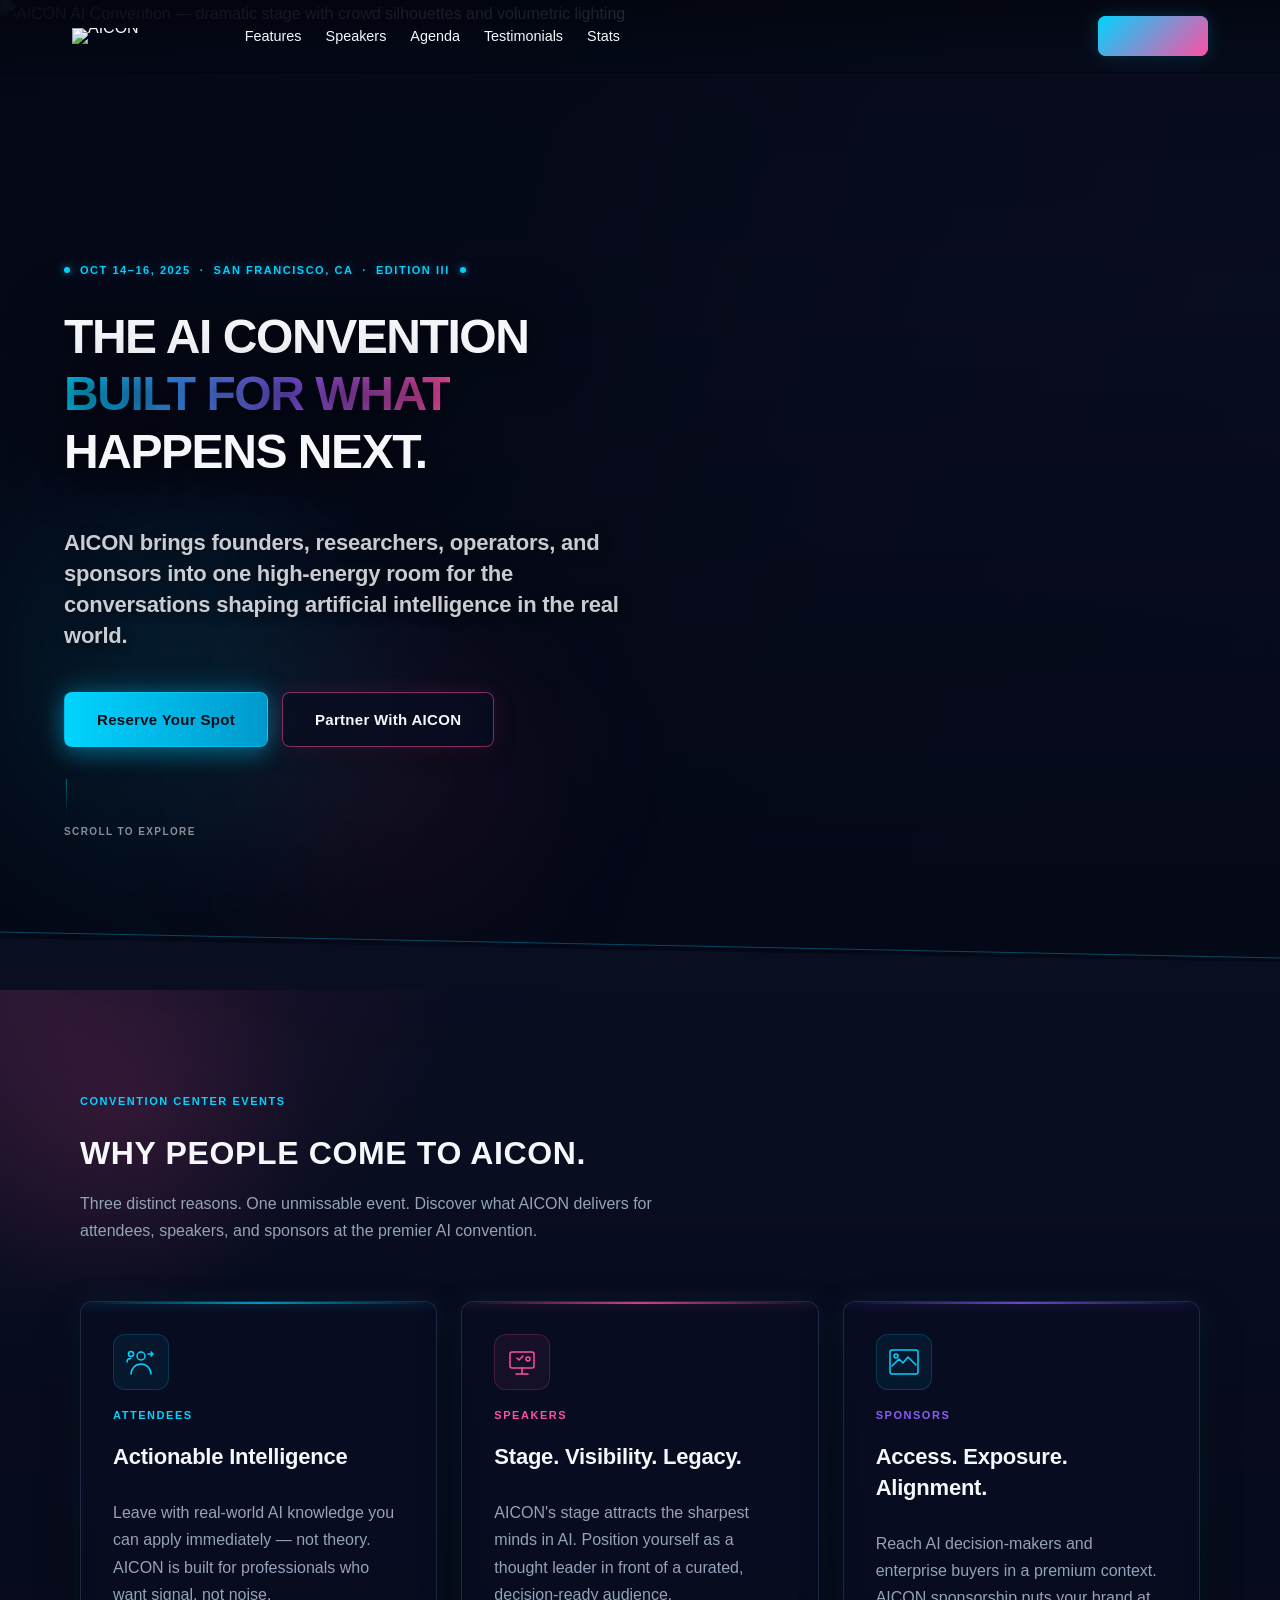
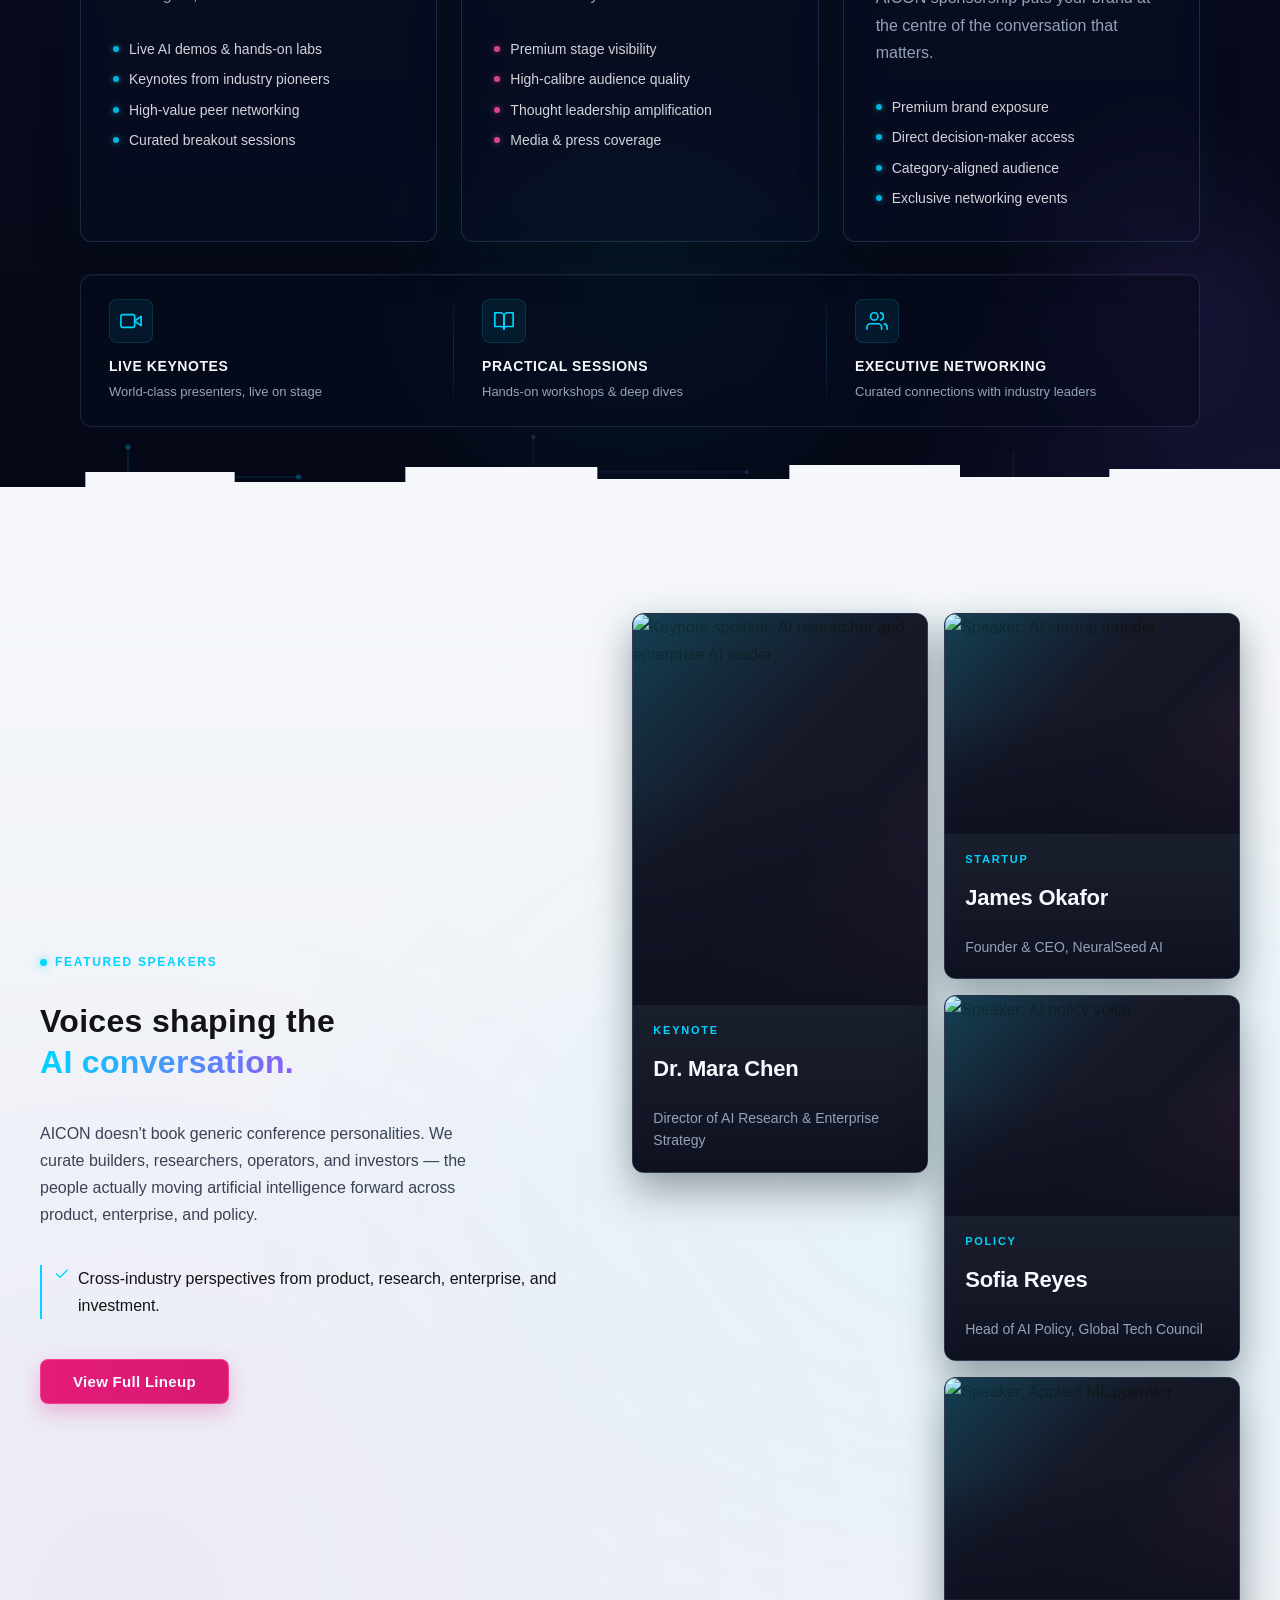
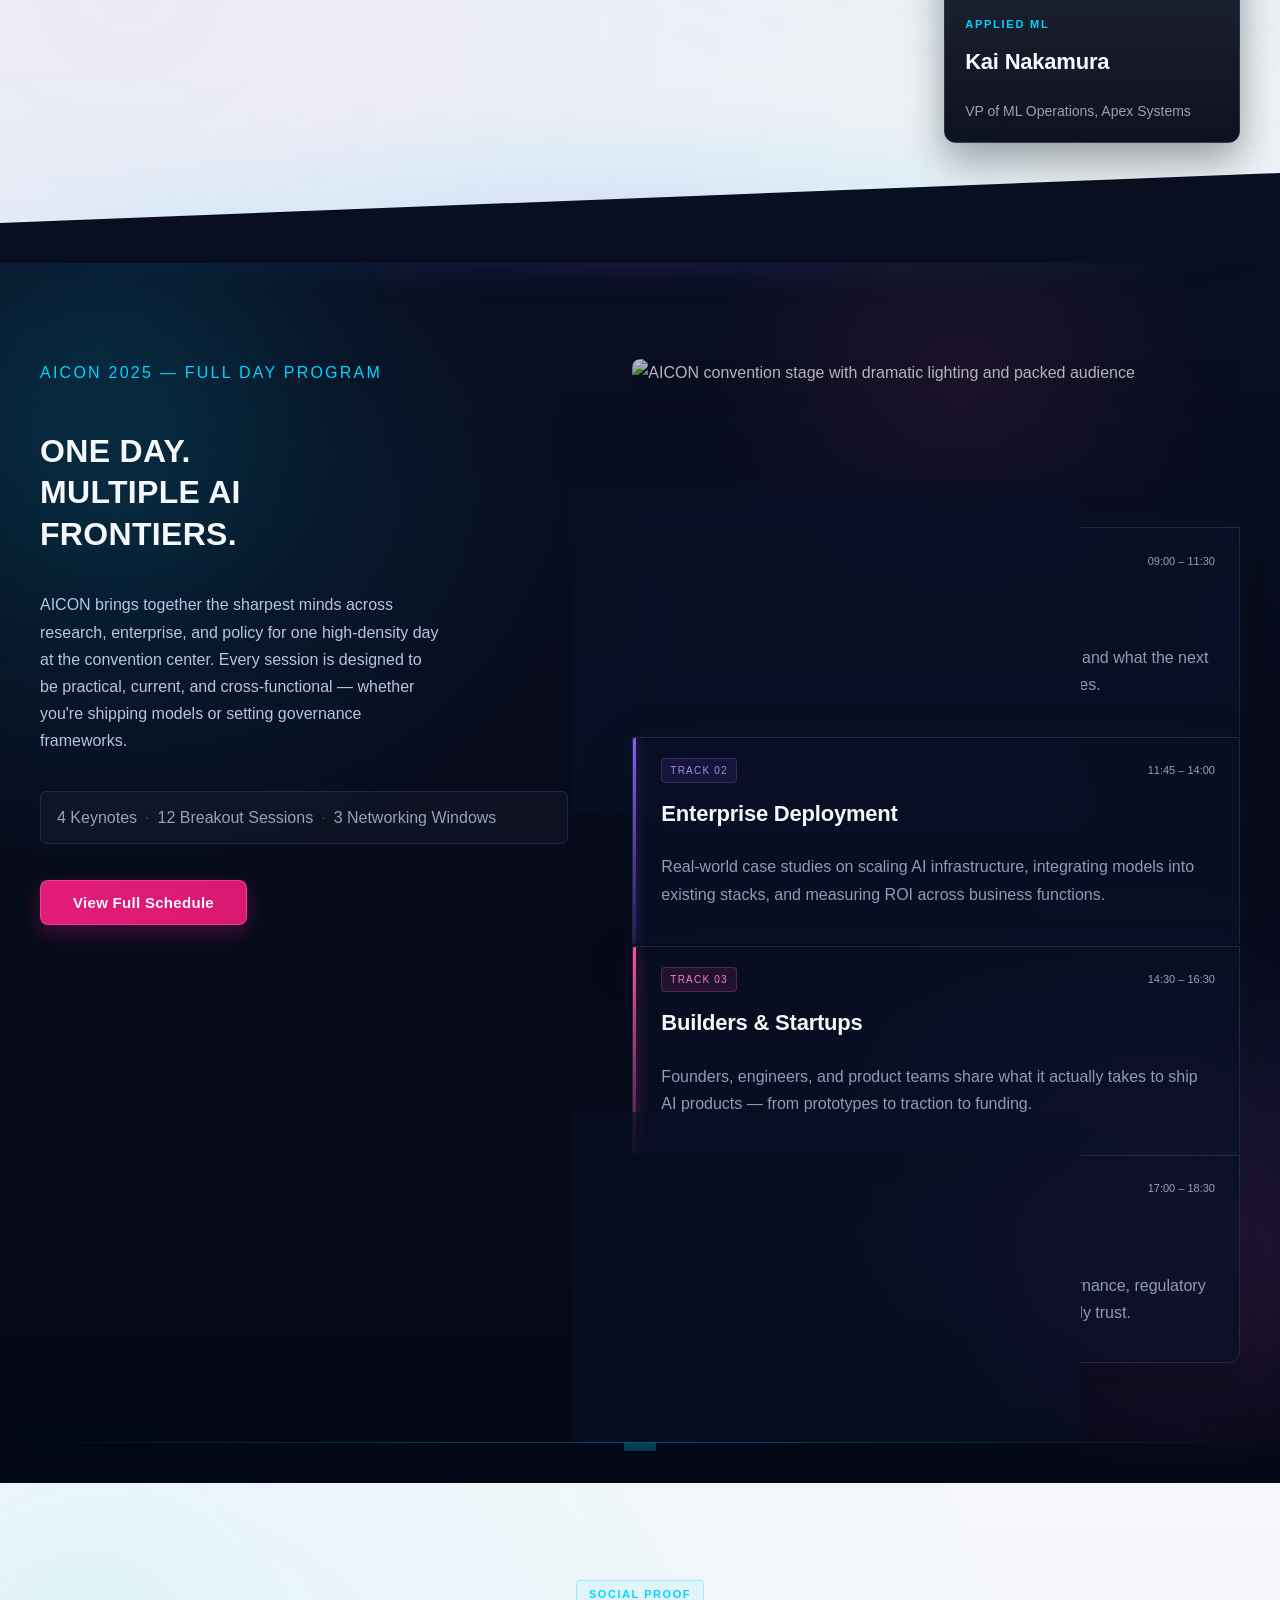
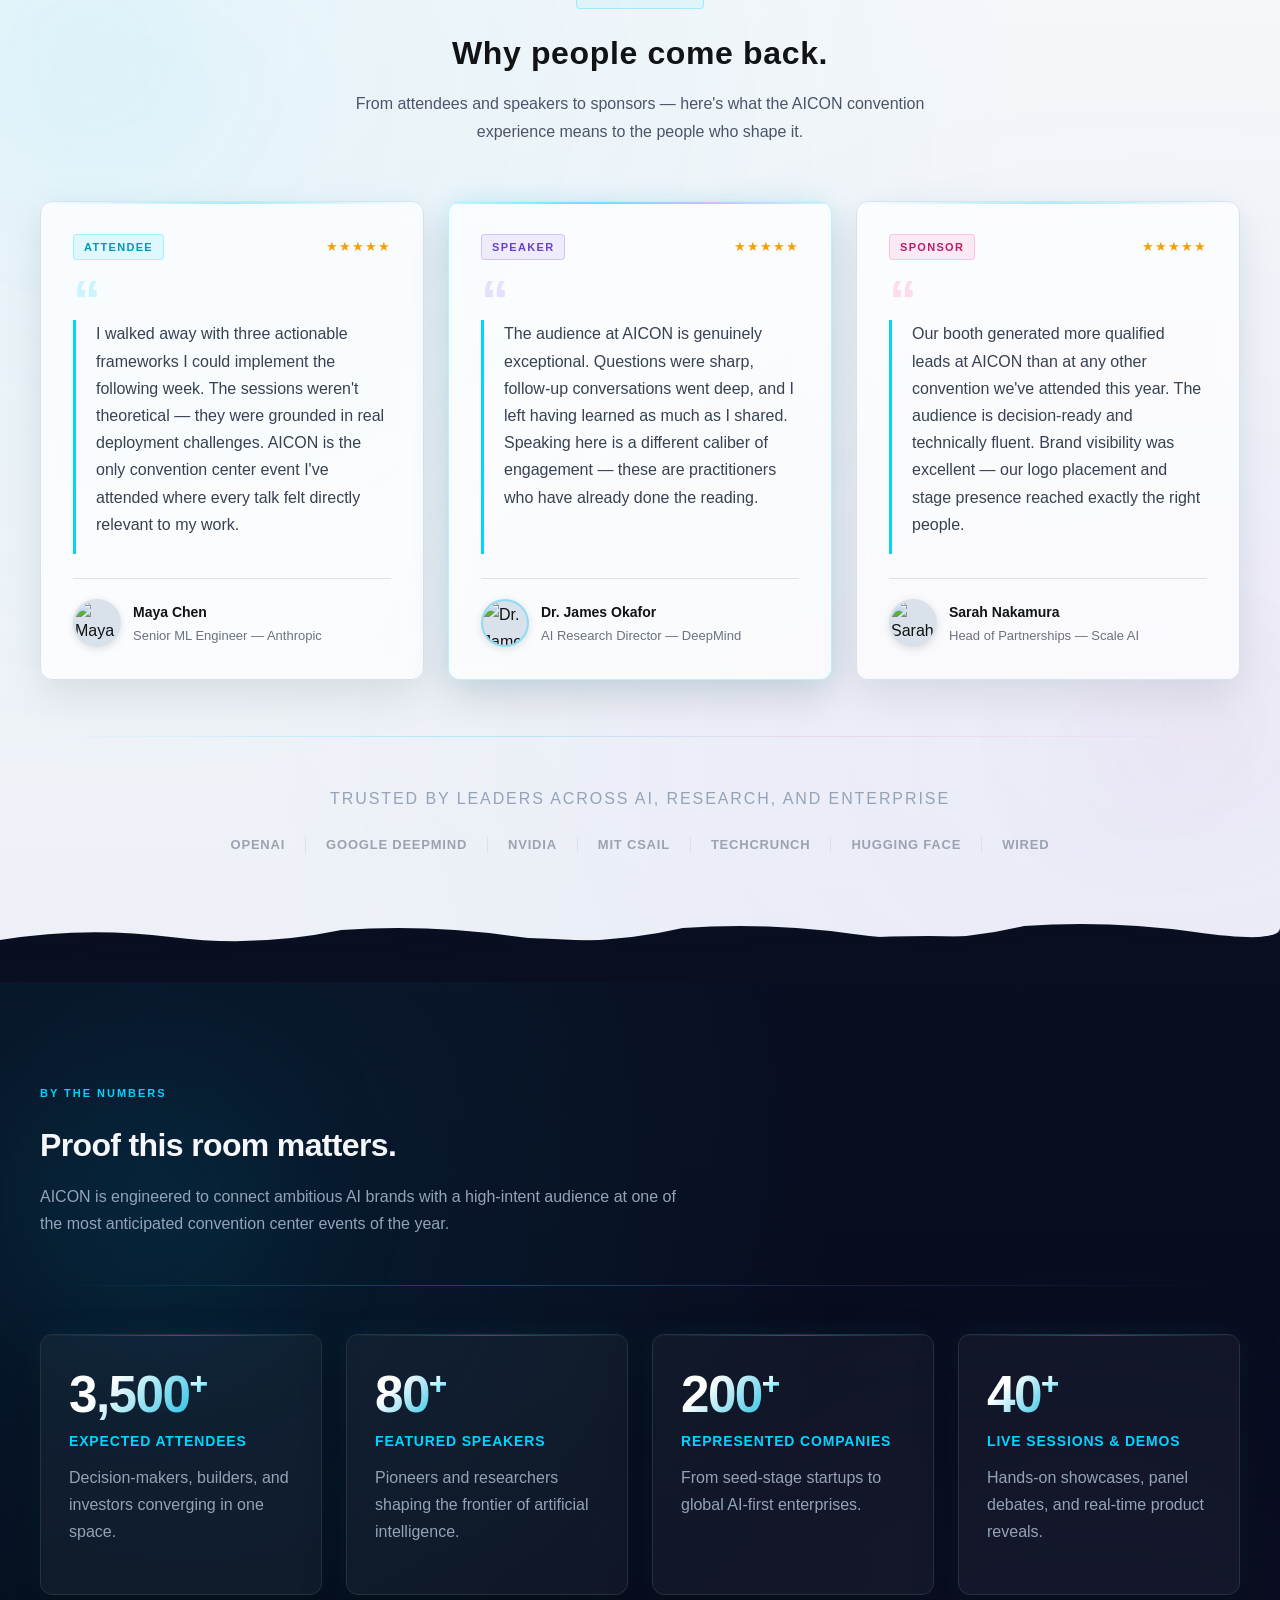
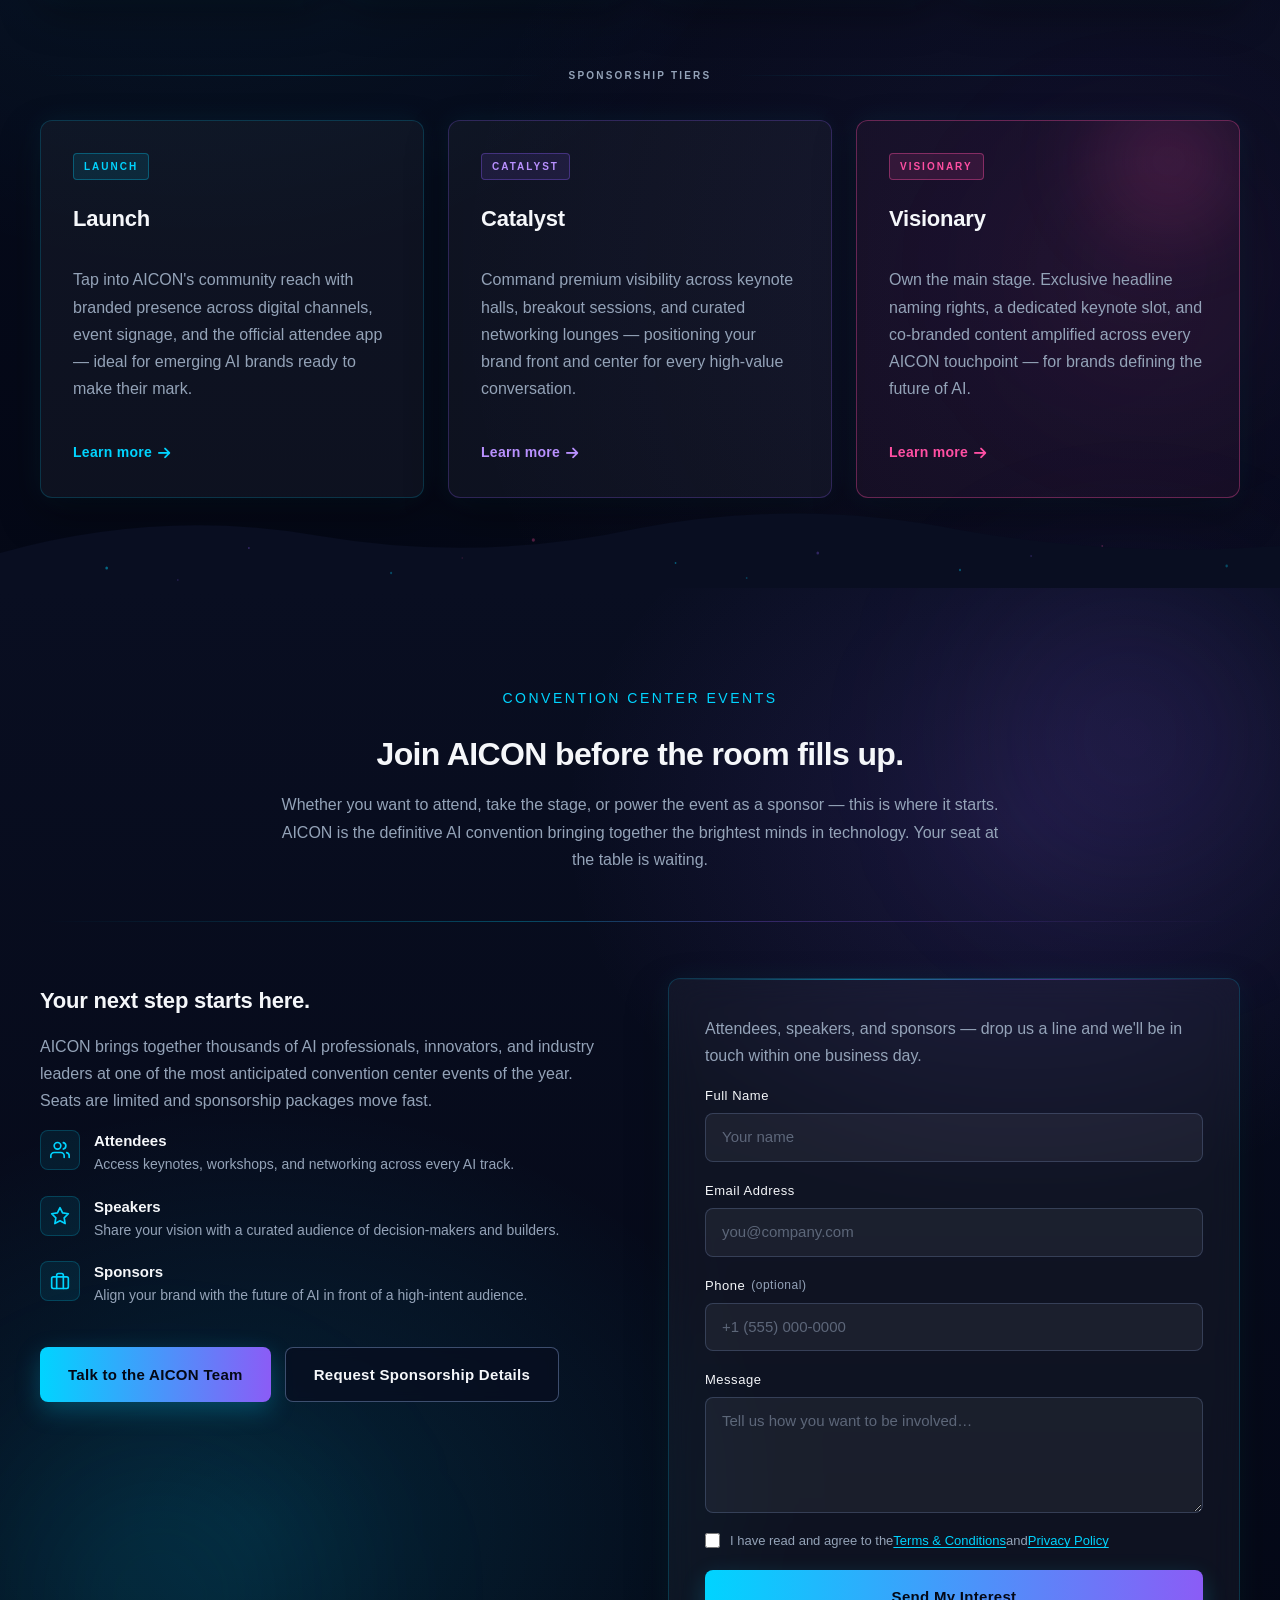
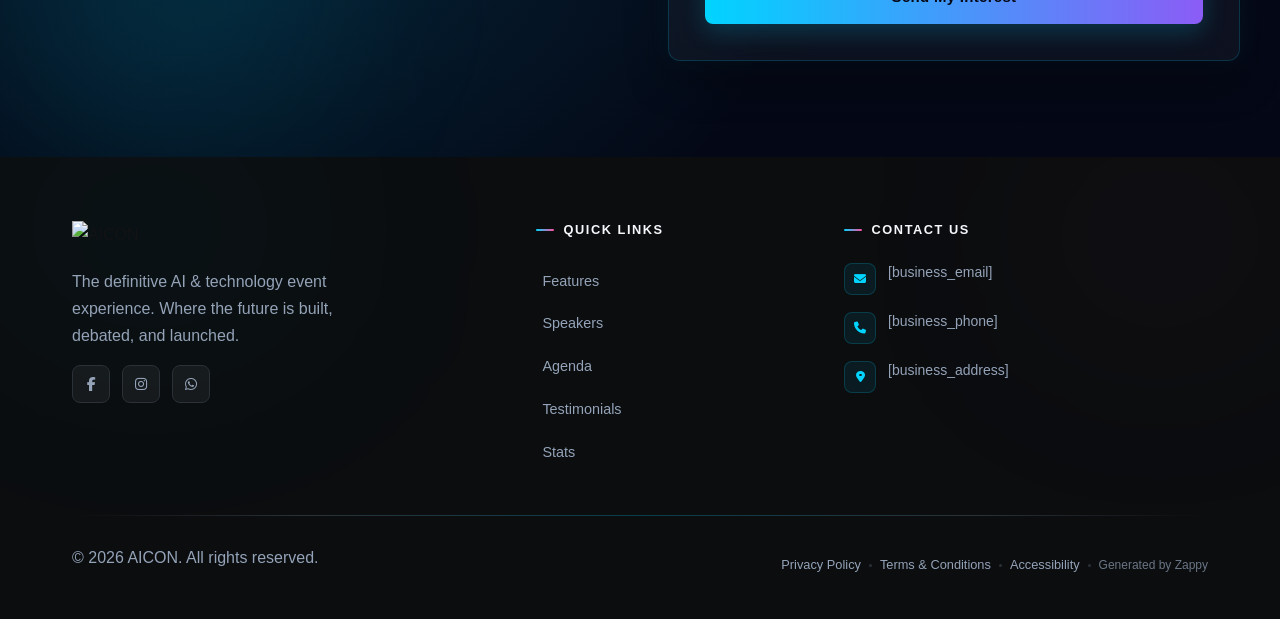
==== public/index.html @ 01e0728f "Background sync: Progressive GitHub Sync" ====
<!doctype html><html dir="ltr" lang="en"><head><meta charset="UTF-8"><meta content="width=device-width,initial-scale=1" name="viewport"><meta content="index, follow" name="robots"><title>convention center events — AICON</title><meta content="An AI-focused convention event landing page designed to attract attendees, speakers, or sponsors. The event centers around artificial intelligence themes and li" name="description"><meta content="convention center events, oaks convention center, washington convention center, convention center" name="keywords"><link href="/assets/favicon.ico" rel="icon" type="image/x-icon"><link href="/assets/favicon-16x16.png" rel="icon" type="image/png" sizes="16x16"><link href="/assets/favicon-32x32.png" rel="icon" type="image/png" sizes="32x32"><link href="/assets/favicon-48x48.png" rel="icon" type="image/png" sizes="48x48"><link href="/assets/favicon-192x192.png" rel="icon" type="image/png" sizes="192x192"><link href="/assets/favicon-512x512.png" rel="icon" type="image/png" sizes="512x512"><link href="/assets/apple-touch-icon.png" rel="apple-touch-icon"><script>!function(){"use strict";var t="b36169b9-cd5f-4ce1-9590-e017bd163cc9",e="https://api.zappy5.com/api/analytics/track",a=18e5,n=2592e6,o=!0,i=!0,r=!0;var s=function(){var e="zappy_visitor_"+t,a=null;try{if(a=localStorage.getItem(e)){var o=JSON.parse(a),i=Date.now();if(i-o.created<n)return o.lastSeen=i,localStorage.setItem(e,JSON.stringify(o)),o.id}}catch(t){console.warn("Zappy Analytics: LocalStorage not available")}var r="zv_"+Date.now()+"_"+Math.random().toString(36).substr(2,9);try{localStorage.setItem(e,JSON.stringify({id:r,created:Date.now(),lastSeen:Date.now()}))}catch(t){}return r}(),c=function(){var e="zappy_session_"+t,n=null;try{if(n=sessionStorage.getItem(e)){var o=JSON.parse(n),i=Date.now();if(i-o.timestamp<a)return o.timestamp=i,sessionStorage.setItem(e,JSON.stringify(o)),o.id}}catch(t){console.warn("Zappy Analytics: SessionStorage not available")}var r="zs_"+Date.now()+"_"+Math.random().toString(36).substr(2,9);try{sessionStorage.setItem(e,JSON.stringify({id:r,timestamp:Date.now()}))}catch(t){}return r}();function l(a,n){n=n||{};var o={website_id:t,event_type:a,page_path:window.location.pathname,referrer:document.referrer||"direct",visitor_id:s,session_id:c,metadata:n};if(navigator.sendBeacon){var i=new Blob([JSON.stringify(o)],{type:"application/json"});navigator.sendBeacon(e,i)}else fetch(e,{method:"POST",headers:{"Content-Type":"application/json"},body:JSON.stringify(o),keepalive:!0}).catch(function(t){console.warn("Zappy Analytics: Failed to track event",t)})}o&&l("pageview",{title:document.title,url:window.location.href}),i&&document.addEventListener("click",function(t){var e=t.target;if("BUTTON"===e.tagName||e.closest("button")){var a="BUTTON"===e.tagName?e:e.closest("button");l("click",{element:"button",text:a.textContent.trim().substring(0,100),id:a.id||null,class:a.className||null})}else if("A"===e.tagName||e.closest("a")){var n="A"===e.tagName?e:e.closest("a");l("navigation",{element:"link",text:n.textContent.trim().substring(0,100),href:n.href,external:n.hostname!==window.location.hostname})}},!0),r&&document.addEventListener("submit",function(t){var e=t.target;l("form_submit",{form_id:e.id||null,form_name:e.name||null,form_action:e.action||null,form_method:e.method||"GET"})},!0);var d=Date.now();window.addEventListener("beforeunload",function(){l("page_unload",{time_on_page:Math.floor((Date.now()-d)/1e3),page_path:window.location.pathname})}),window.zappyAnalytics={track:l,getVisitorId:function(){return s},getSessionId:function(){return c}}}()</script><meta content="convention center events — AICON" property="og:title"><meta content="An AI-focused convention event landing page designed to attract attendees, speakers, or sponsors. The event centers around artificial intelligence themes and li" property="og:description"><meta content="summary_large_image" name="twitter:card"><meta content="convention center events — AICON" name="twitter:title"><meta content="An AI-focused convention event landing page designed to attract attendees, speakers, or sponsors. The event centers around artificial intelligence themes and li" name="twitter:description"><meta content="website" property="og:type"><meta content="en_US" property="og:locale"><link href="https://cdnjs.cloudflare.com/ajax/libs/font-awesome/6.4.0/css/all.min.css" rel="stylesheet"><link href="/assets/favicon.ico" rel="icon" type="image/x-icon"><link href="/assets/favicon-16x16.png" rel="icon" type="image/png" sizes="16x16"><link href="/assets/favicon-32x32.png" rel="icon" type="image/png" sizes="32x32"><link href="/assets/favicon-48x48.png" rel="icon" type="image/png" sizes="48x48"><link href="/assets/favicon-192x192.png" rel="icon" type="image/png" sizes="192x192"><link href="/assets/favicon-512x512.png" rel="icon" type="image/png" sizes="512x512"><link href="/assets/apple-touch-icon.png" rel="apple-touch-icon"><link href="https://cdn.jsdelivr.net/npm/vanilla-cookieconsent@3/dist/cookieconsent.css" rel="stylesheet"><script src="https://cdn.jsdelivr.net/npm/vanilla-cookieconsent@3/dist/cookieconsent.umd.js"></script><script src="https://cdn.jsdelivr.net/gh/mickidum/acc_toolbar/acctoolbar/acctoolbar.min.js"></script><link href="/styles.css" rel="stylesheet"><style id="zappy-dropdown-submenu-styles">#navMenu li:has(.sub-menu),.nav-menu li:has(.sub-menu),.navbar li:has(.sub-menu),nav li:has(.sub-menu){position:relative}#navMenu .sub-menu,.nav-menu .sub-menu,.navbar .sub-menu,nav .sub-menu{display:block!important;position:absolute!important;top:100%;left:0;min-width:220px;background:#fff;border-radius:8px;box-shadow:0 8px 25px rgba(0,0,0,.15);padding:8px 0;opacity:0;visibility:hidden;transform:translateY(10px);transition:all .3s ease;z-index:1000;list-style:none;pointer-events:none}#navMenu li:hover>.sub-menu,.nav-menu li:hover>.sub-menu,.navbar li:hover>.sub-menu,nav li:hover>.sub-menu{opacity:1!important;visibility:visible!important;transform:translateY(0)!important;pointer-events:auto!important}.sub-menu li{list-style:none;margin:0;padding:0}.sub-menu a{display:block!important;padding:10px 16px!important;color:var(--text-dark,#333)!important;font-weight:500;text-decoration:none;white-space:nowrap;transition:background-color .2s}.sub-menu .zappy-nav-child>a{padding-left:28px!important;font-size:.9em!important;opacity:.85!important}[dir=rtl] .sub-menu .zappy-nav-child>a,html[lang=ar] .sub-menu .zappy-nav-child>a,html[lang=he] .sub-menu .zappy-nav-child>a{padding-left:10px!important;padding-right:28px!important}.sub-menu .zappy-nav-parent>a{font-weight:600!important}.sub-menu a:hover{background-color:#f5f5f5}[dir=rtl] .nav-menu .sub-menu,[dir=rtl] .navbar .sub-menu,[dir=rtl] nav .sub-menu,html[lang=ar] .nav-menu .sub-menu,html[lang=ar] .navbar .sub-menu,html[lang=ar] nav .sub-menu,html[lang=he] .nav-menu .sub-menu,html[lang=he] .navbar .sub-menu,html[lang=he] nav .sub-menu{left:auto!important;right:0!important}.sub-menu:empty,.sub-menu:not(:has(li)):not(:has(> a)),.sub-menu:not(:has(li:not(.zappy-hidden-menu-item))):not(:has(> a)){display:none!important;opacity:0!important;visibility:hidden!important;pointer-events:none!important}li:has(.menu-group-title):hover>.sub-menu{opacity:1!important;visibility:visible!important;transform:translateY(0)!important;pointer-events:auto!important}#navMenu>li>.menu-group-title,.nav-menu>li>.menu-group-title{display:inline-block;padding:.5rem 1rem;cursor:default;user-select:none}@media (max-width:768px){#navMenu .sub-menu,.nav-menu .sub-menu,.navbar .sub-menu,nav .sub-menu{position:static!important;transform:none!important;box-shadow:none!important;background:0 0!important;max-height:0;overflow:hidden;opacity:0;visibility:hidden;transition:max-height .3s ease,opacity .3s ease;padding:0!important;border-radius:0!important}#navMenu .sub-menu.mobile-expanded,.nav-menu .sub-menu.mobile-expanded,.navbar .sub-menu.mobile-expanded{max-height:none!important;overflow-y:visible!important;opacity:1!important;visibility:visible!important;padding:8px 0 8px 16px!important}[dir=rtl] .sub-menu.mobile-expanded,html[lang=he] .sub-menu.mobile-expanded{padding:8px 16px 8px 0!important}#navMenu li:hover>.sub-menu,.nav-menu li:hover>.sub-menu,.navbar li:hover>.sub-menu,nav li:hover>.sub-menu{opacity:0;visibility:hidden;pointer-events:none}#navMenu li>.sub-menu.mobile-expanded,.nav-menu li>.sub-menu.mobile-expanded,.navbar li>.sub-menu.mobile-expanded,nav li>.sub-menu.mobile-expanded{opacity:1!important;visibility:visible!important;pointer-events:auto!important}#navMenu li:has(.sub-menu),.nav-menu li:has(.sub-menu),.navbar li:has(.sub-menu),nav li:has(.sub-menu){display:flex!important;flex-wrap:wrap!important;align-items:center!important;position:relative!important;min-height:44px!important}#navMenu li:has(.sub-menu)>a,.nav-menu li:has(.sub-menu)>a,.navbar li:has(.sub-menu)>a,nav li:has(.sub-menu)>a{flex:1!important;min-width:0!important}#navMenu li:has(.sub-menu)>.menu-group-title,.nav-menu li:has(.sub-menu)>.menu-group-title,.navbar li:has(.sub-menu)>.menu-group-title,nav li:has(.sub-menu)>.menu-group-title{flex:1!important;min-width:0!important;padding:0!important;line-height:inherit!important}#navMenu li:has(.sub-menu)>.sub-menu,.nav-menu li:has(.sub-menu)>.sub-menu,.navbar li:has(.sub-menu)>.sub-menu,nav li:has(.sub-menu)>.sub-menu{flex-basis:100%!important;width:100%!important}#navMenu li:has(.sub-menu)>a [class*=arrow],#navMenu li:has(.sub-menu)>a [class*=chevron],.nav-menu li:has(.sub-menu)>a .fa-angle-down,.nav-menu li:has(.sub-menu)>a .fa-chevron-down,.nav-menu li:has(.sub-menu)>a [class*=arrow],.nav-menu li:has(.sub-menu)>a [class*=chevron],nav li:has(.sub-menu)>a [class*=arrow],nav li:has(.sub-menu)>a [class*=chevron]{display:none!important;visibility:hidden!important}.mobile-submenu-toggle{display:flex!important;align-items:center!important;justify-content:center!important;width:44px!important;height:auto!important;background:0 0!important;border:none!important;cursor:pointer!important;color:var(--text-light)!important;position:static!important;flex-shrink:0!important;align-self:stretch!important;z-index:2!important;padding:0!important;margin:0!important}.mobile-submenu-toggle::after{content:''!important;width:0!important;height:0!important;border-left:6px solid transparent!important;border-right:6px solid transparent!important;border-top:7px solid currentColor!important;transition:transform .3s ease!important}.mobile-submenu-toggle.expanded::after{transform:rotate(180deg)!important}.sub-menu a{padding:10px 0!important;display:block!important;color:var(--text-light)!important;white-space:normal!important}.sub-menu .zappy-nav-child>a{padding-left:28px!important;font-size:.9em!important;opacity:.85!important}[dir=rtl] .sub-menu .zappy-nav-child>a,html[lang=ar] .sub-menu .zappy-nav-child>a,html[lang=he] .sub-menu .zappy-nav-child>a{padding-left:0!important;padding-right:28px!important}.sub-menu .zappy-nav-parent>a{font-weight:600!important}#navMenu.active,.nav-menu.active{max-width:100vw!important;overflow-x:hidden!important;box-sizing:border-box!important}.navbar .sub-menu li a,.zappy-products-dropdown .sub-menu a,nav.navbar .sub-menu li a{color:var(--text-light)!important}}@media (min-width:769px){.mobile-submenu-toggle{display:none!important}}</style><style id="mobile-lang-menu-deployed-css">@media (max-width:768px){.lang-switcher,.nav-container .lang-switcher,.nav-cta-container .lang-switcher,.nav-ecommerce-icons .lang-switcher,.nav-icons-left .lang-switcher,.navbar .lang-switcher,.navbar .nav-cta-container .lang-switcher{display:none!important}.mobile-lang-menu{width:100%;border-top:1px solid rgba(128,128,128,.2);padding:8px 0 0 0;margin-top:8px}.mobile-lang-toggle{display:flex!important;align-items:center;justify-content:space-between;width:100%;padding:12px 16px;background:0 0;border:none;cursor:pointer;font-size:15px;color:inherit;font-family:inherit}.mobile-lang-toggle::after{content:'';display:inline-block;width:8px;height:8px;border-right:2px solid currentColor;border-bottom:2px solid currentColor;transform:rotate(45deg);transition:transform .3s ease;margin-left:8px}.mobile-lang-toggle.expanded::after{transform:rotate(-135deg)}.mobile-lang-options{max-height:0;overflow:hidden;transition:max-height .3s ease}.mobile-lang-options.expanded{max-height:300px}.mobile-lang-option{display:flex!important;align-items:center;gap:10px;padding:10px 24px;text-decoration:none;color:inherit;font-size:14px;font-family:inherit}.mobile-lang-option:hover{background:rgba(128,128,128,.1)}.mobile-lang-option.active{font-weight:600;opacity:.7;pointer-events:none}.mobile-lang-option img{width:20px;height:20px;border-radius:50%}}@media (min-width:769px){.mobile-lang-menu{display:none!important}}</style><style id="zappy-widget-visibility">#mic-access-tool-box,#mic-access-tool-general-button,#mic-init-access-tool #mic-access-tool-box,#mic-init-access-tool #mic-access-tool-general-button,#mic-init-access-tool .mic-access-tool-general-button,._access-icon,._access-menu,.mic-access-tool-box,.mic-access-tool-general-button,div[id*=mic-access-tool-box]{display:none!important;visibility:hidden!important;opacity:0!important;pointer-events:none!important}</style></head><body><nav class="navbar"><button class="mobile-toggle" aria-label="Menu" id="mobileToggle"><svg viewBox="0 0 24 24" fill="none" height="24" width="24" class="hamburger-icon"><path d="M3 12h18M3 6h18M3 18h18" stroke="currentColor" stroke-linecap="round" stroke-width="2"></path></svg><svg viewBox="0 0 24 24" fill="none" height="24" width="24" class="close-icon" style="display:none"><path d="M18 6L6 18M6 6l12 12" stroke="currentColor" stroke-linecap="round" stroke-width="2"></path></svg></button><button class="phone-header-btn" aria-label="Call" data-phone=""><svg viewBox="0 0 24 24" fill="currentColor" height="20" width="20"><path d="M22 16.92v3a2 2 0 0 1-2.18 2 19.79 19.79 0 0 1-8.63-3.07 19.5 19.5 0 0 1-6-6 19.79 19.79 0 0 1-3.07-8.67A2 2 0 0 1 4.11 2h3a2 2 0 0 1 2 1.72 12.84 12.84 0 0 0 .7 2.81 2 2 0 0 1-.45 2.11L8.09 9.91a16 16 0 0 0 6 6l1.27-1.27a2 2 0 0 1 2.11-.45 12.84 12.84 0 0 0 2.81.7A2 2 0 0 1 22 16.92z"></path></svg></button><div class="nav-container"><div class="nav-brand"><a href="/" class="logo-link"><img alt="AICON" src="/assets/business-logo.webp" class="logo"></a></div><ul class="nav-menu" id="navMenu"><li><a href="#features">Features</a></li><li><a href="#speakers">Speakers</a></li><li><a href="#agenda">Agenda</a></li><li><a href="#testimonials">Testimonials</a></li><li><a href="#stats">Stats</a></li></ul><div class="nav-cta-container"><a href="#cta" class="nav-cta-btn">Contact</a></div></div></nav><script>window.addEventListener("load",function(){const e=document.querySelector(".navbar, nav, header");if(!e)return void console.log("[Navbar] Navbar element not found");let t=document.getElementById("mobileToggle")||document.querySelector(".mobile-toggle")||document.querySelector(".hamburger")||document.querySelector(".hamburger-menu")||document.querySelector(".menu-toggle")||document.querySelector(".burger-menu")||document.querySelector('[aria-label="Menu"]')||document.querySelector('[aria-label="תפריט"]');const o=document.querySelector(".phone-header-btn"),n=window.getComputedStyle(e);let r=n.backgroundColor;if(console.log("[Navbar] Initial navbar background:",r),"transparent"===r||"rgba(0, 0, 0, 0)"===r||r.startsWith("rgba")&&r.includes(", 0)")){const e=n.backgroundImage;if(e&&"none"!==e)console.log("[Navbar] Navbar has background image/gradient, using dark text"),r="rgb(240, 240, 240)";else{const e=window.getComputedStyle(document.body).backgroundColor;console.log("[Navbar] Navbar transparent, using body background:",e),r=e}}const i=r.match(/\d+/g);if(i&&i.length>=3){const e=(.299*parseInt(i[0])+.587*parseInt(i[1])+.114*parseInt(i[2]))/255;console.log("[Navbar] Mobile button colors preserved from Claude CSS (luminance:",e.toFixed(2)+")");const n=document.createElement("style");n.id="zappy-mobile-nav-fix";document.documentElement.lang;document.documentElement.dir,n.textContent='\n        /* Hide mobile buttons on desktop, show only on mobile */\n        @media (min-width: 769px) {\n          .mobile-toggle,\n          .phone-header-btn {\n            display: none !important;\n          }\n        }\n        \n        /* Show and position mobile buttons correctly on mobile */\n        @media (max-width: 768px) {\n          .mobile-toggle,\n          .phone-header-btn {\n            position: absolute !important;\n            top: 50% !important;\n            transform: translateY(-50%) !important;\n            z-index: 1001 !important;\n            display: flex !important;\n            align-items: center !important;\n            justify-content: center !important;\n            width: 36px !important;\n            height: 36px !important;\n            border-radius: 50% !important;\n            border: none !important;\n            cursor: pointer !important;\n            padding: 6px !important;\n            background: none !important;\n            color: var(--nav-text, var(--text-light)) !important;\n          }\n          \n          /* LTR positioning (default): hamburger LEFT, phone RIGHT */\n          html:not([dir="rtl"]):not([lang="he"]):not([lang="ar"]) .mobile-toggle,\n          html[dir="ltr"] .mobile-toggle {\n            left: 12px !important;\n            right: auto !important;\n          }\n          html:not([dir="rtl"]):not([lang="he"]):not([lang="ar"]) .phone-header-btn,\n          html[dir="ltr"] .phone-header-btn {\n            right: 12px !important;\n            left: auto !important;\n          }\n          \n          /* RTL positioning: hamburger RIGHT, phone LEFT */\n          html[dir="rtl"] .mobile-toggle,\n          html[lang="he"] .mobile-toggle,\n          html[lang="ar"] .mobile-toggle {\n            right: 12px !important;\n            left: auto !important;\n          }\n          html[dir="rtl"] .phone-header-btn,\n          html[lang="he"] .phone-header-btn,\n          html[lang="ar"] .phone-header-btn {\n            left: 12px !important;\n            right: auto !important;\n          }\n          \n          /* CRITICAL: Ensure nav-container has min-height on mobile */\n          /* All children are positioned absolutely/fixed on mobile, so height:auto collapses to 0 */\n          .nav-container {\n            min-height: 70px !important;\n            position: relative !important;\n          }\n          \n          /* Ensure SVG icons are properly sized and inherit color */\n          .mobile-toggle svg,\n          .phone-header-btn svg {\n            width: 24px !important;\n            height: 24px !important;\n            /* Don\'t force display - let JavaScript control hamburger/close toggle */\n          }\n          \n          /* Reset nav-cta-container on mobile - remove desktop box-shadow/padding */\n          /* that creates a visible ghost box when CTA button is hidden */\n          .nav-cta-container {\n            box-shadow: none !important;\n            padding: 0 !important;\n          }\n          \n          /* Hide nav-cta-container entirely on mobile when there\'s no lang-switcher */\n          /* (only the CTA button is inside, and it\'s hidden on mobile) */\n          .nav-cta-container:not(:has(.lang-switcher)) {\n            display: none !important;\n          }\n          \n          /* CRITICAL: Prevent hero image fade gradient from bleeding over headline text */\n          /* The .image-fade-gradient has bottom: -30px (extends below parent) */\n          /* On mobile stacked layout, this overlaps the h1 text below the image */\n          .hero-image-column {\n            overflow: hidden !important;\n          }\n          .image-fade-gradient {\n            bottom: 0 !important;\n          }\n          \n          /* Hide desktop language switcher on mobile - hamburger menu handles it */\n          /* High specificity to override stored CSS */\n          .lang-switcher,\n          .nav-cta-container .lang-switcher,\n          .nav-container .lang-switcher,\n          .navbar .lang-switcher,\n          .navbar .nav-cta-container .lang-switcher {\n            display: none !important;\n          }\n        }\n      ';const r=document.getElementById("zappy-mobile-nav-fix");r&&r.remove(),document.head.appendChild(n),console.log("[Navbar] Critical CSS injected for mobile nav positioning");const l=window.innerWidth<=768;if(t){const e=t.querySelector(".hamburger-icon"),o=t.querySelector(".close-icon");e&&(e.style.setProperty("width","24px","important"),e.style.setProperty("height","24px","important"),e.style.setProperty("display","block","important")),o&&(o.style.setProperty("width","24px","important"),o.style.setProperty("height","24px","important"),o.style.setProperty("display","none","important")),l?(t.style.setProperty("position","absolute","important"),t.style.setProperty("top","50%","important"),t.style.setProperty("transform","translateY(-50%)","important"),t.style.setProperty("z-index","1001","important"),t.style.removeProperty("left"),t.style.removeProperty("right"),console.log("[Navbar] Mobile toggle positioning applied (mobile viewport)")):(t.style.removeProperty("position"),t.style.removeProperty("top"),t.style.removeProperty("transform"),t.style.removeProperty("z-index"),t.style.removeProperty("left"),t.style.removeProperty("right"),console.log("[Navbar] Desktop viewport - cleared mobile toggle inline positioning"))}if(o){const e=o.querySelector("svg");e&&(e.style.width="24px",e.style.height="24px",e.setAttribute("width","24"),e.setAttribute("height","24")),l?(o.style.setProperty("position","absolute","important"),o.style.setProperty("top","50%","important"),o.style.setProperty("transform","translateY(-50%)","important"),o.style.setProperty("z-index","1001","important"),o.style.removeProperty("left"),o.style.removeProperty("right"),console.log("[Navbar] Phone button positioning applied (mobile viewport)")):(o.style.removeProperty("position"),o.style.removeProperty("top"),o.style.removeProperty("transform"),o.style.removeProperty("z-index"),o.style.removeProperty("left"),o.style.removeProperty("right"),console.log("[Navbar] Desktop viewport - cleared phone button inline positioning"))}}else console.log("[Navbar] Could not parse background color:",r);t=document.getElementById("mobileToggle")||document.querySelector(".mobile-toggle")||document.querySelector(".hamburger")||document.querySelector(".hamburger-menu")||document.querySelector(".menu-toggle")||document.querySelector(".burger-menu")||document.querySelector('[aria-label="Menu"]')||document.querySelector('[aria-label="תפריט"]');const l=document.getElementById("navMenu")||document.querySelector(".nav-menu")||document.querySelector(".nav-links")||document.querySelector("nav ul:not(.submenu)");if(!t||!l)return void console.log("[Navbar] Mobile toggle or menu not found:",{toggle:!!t,menu:!!l});l.id||(l.id="navMenu"),console.log("[Navbar] Initializing mobile menu...");const a=t.cloneNode(!0);t.parentNode.replaceChild(a,t),a.addEventListener("click",function(e){e.preventDefault(),e.stopPropagation();const t=this.querySelector(".hamburger-icon"),o=this.querySelector(".close-icon");l.classList.contains("active")?(l.classList.remove("active"),t&&t.style.setProperty("display","block","important"),o&&o.style.setProperty("display","none","important"),document.body.style.overflow="",console.log("[Navbar] Menu closed")):(l.classList.add("active"),t&&t.style.setProperty("display","none","important"),o&&o.style.setProperty("display","block","important"),document.body.style.overflow="hidden",console.log("[Navbar] Menu opened"))}),l.querySelectorAll("a").forEach(function(e){e.addEventListener("click",function(){if("#"===this.getAttribute("href"))return;const e=a.querySelector(".hamburger-icon"),t=a.querySelector(".close-icon");l.classList.remove("active"),e&&e.style.setProperty("display","block","important"),t&&t.style.setProperty("display","none","important"),document.body.style.overflow="",console.log("[Navbar] Menu closed (link clicked)")})});var s=l.querySelectorAll(".dropdown-toggle");s.forEach(function(e){e.addEventListener("click",function(e){e.preventDefault(),e.stopPropagation();var t=this.closest(".nav-dropdown");t&&(t.parentNode.querySelectorAll(".nav-dropdown.open").forEach(function(e){e!==t&&e.classList.remove("open")}),t.classList.toggle("open"),console.log("[Navbar] Dropdown toggled:",t.classList.contains("open")?"open":"closed"))})}),document.addEventListener("click",function(e){e.target.closest(".nav-dropdown")||document.querySelectorAll(".nav-dropdown.open").forEach(function(e){e.classList.remove("open")})}),console.log("[Navbar] Dropdown handlers initialized for "+s.length+" dropdowns"),o&&o.addEventListener("click",function(){const e=document.querySelectorAll('a[href^="tel:"]'),t=e.length>0?e[0].getAttribute("href").replace("tel:",""):"[business_phone]";window.location.href="tel:"+t,console.log("[Navbar] Phone button clicked")}),console.log("[Navbar] Mobile menu initialized successfully");const p=function(){const e=document.querySelector(".whatsapp-float");e&&(window.innerWidth>=769?(e.style.setProperty("display","none","important"),e.style.setProperty("visibility","hidden","important"),e.style.setProperty("opacity","0","important"),e.style.setProperty("pointer-events","none","important"),console.log("[WhatsApp] Button hidden on desktop")):(e.style.removeProperty("display"),e.style.removeProperty("visibility"),e.style.removeProperty("opacity"),e.style.removeProperty("pointer-events"),console.log("[WhatsApp] Button visible on mobile")))};let c;p(),window.addEventListener("resize",function(){clearTimeout(c),c=setTimeout(p,100)})})</script><main><section class="home-hero-section" data-layout-spec="Home-hero" id="hero" data-hero-type="fullscreen-scrim"><div class="home-hero-bg"><img alt="AICON AI Convention — dramatic stage with crowd silhouettes and volumetric lighting" src="/assets/site-home-hero-image-1.webp" data-context="Dramatic AI convention stage photographed from the audience perspective. A massive dark arena filled with thousands of attendees as silhouettes, bathed in volumetric cyan and magenta stage lighting beams cutting through atmospheric haze. The main stage features enormous LED screens displaying abstract neural network visualizations and glowing data flow patterns. Holographic UI elements and particle fields are subtly integrated into the scene. The mood is cinematic, electric, and high-stakes — like a world-class tech summit meets a concert. Near-black environment with electric cyan and magenta edge lighting creating a premium, urgent atmosphere." data-placeholder="home-hero-image-1" height="900" width="1440" data-hero-bg="true"></div><div class="home-hero-scrim" aria-hidden="true"></div><div class="home-hero-glow home-hero-glow--cyan" aria-hidden="true"></div><div class="home-hero-glow home-hero-glow--magenta" aria-hidden="true"></div><div class="home-hero-container"><div class="home-hero-content"><div class="home-hero-meta"><span class="home-hero-meta-dot" aria-hidden="true"></span><span class="home-hero-meta-text">OCT 14–16, 2025 &nbsp;·&nbsp; SAN FRANCISCO, CA &nbsp;·&nbsp; EDITION III</span><span class="home-hero-meta-dot" aria-hidden="true"></span></div><h1 class="home-hero-h1">The AI convention<br><span class="home-hero-h1-accent">built for what</span><br>happens next.</h1><h3 class="home-hero-h3">AICON brings founders, researchers, operators, and sponsors into one high-energy room for the conversations shaping artificial intelligence in the real world.</h3><div class="home-hero-ctas"><a href="#register" class="home-hero-btn-primary">Reserve Your Spot</a><a href="#sponsor" class="home-hero-btn-secondary">Partner With AICON</a></div><div class="home-hero-scroll-hint" aria-hidden="true"><span class="home-hero-scroll-line"></span><span class="home-hero-scroll-label">Scroll to explore</span></div></div></div><div class="home-hero-divider-wrapper" aria-hidden="true"><svg viewBox="0 0 1440 90" aria-hidden="true" xmlns="http://www.w3.org/2000/svg" data-no-icon-edit="true" preserveAspectRatio="none"><line stroke="rgba(0,212,255,0.35)" stroke-width="1" x1="0" x2="1440" y1="32" y2="58"></line><path d="M0,90 L0,38 L1440,62 L1440,90 Z" fill="#090E21"></path></svg></div></section><section class="home-features-section" data-layout-spec="Home-features" id="features"><div class="hf-glow hf-glow--tl" aria-hidden="true"></div><div class="hf-glow hf-glow--br" aria-hidden="true"></div><div class="hf-container"><div class="hf-intro"><span class="hf-eyebrow">Convention Center Events</span><h2 class="hf-heading">Why people come to AICON.</h2><p class="hf-subhead">Three distinct reasons. One unmissable event. Discover what AICON delivers for attendees, speakers, and sponsors at the premier AI convention.</p></div><div class="hf-cards"><article class="hf-card"><div class="hf-card__icon-wrap"><svg viewBox="0 0 32 32" aria-hidden="true" xmlns="http://www.w3.org/2000/svg" data-element-type="icon" data-icon-type="svg" fill="none" height="32" stroke="currentColor" stroke-linecap="round" stroke-linejoin="round" stroke-width="1.5" width="32"><circle cx="16" cy="10" r="4"></circle><path d="M6 28c0-5.523 4.477-10 10-10s10 4.477 10 10"></path><path d="M26 6l2 2-2 2M28 8h-5"></path><circle cx="6" cy="8" r="2.5"></circle><path d="M2 16c0-2 1.5-3.5 3.5-3.5"></path></svg></div><div class="hf-card__content"><span class="hf-card__label">Attendees</span><h3 class="hf-card__title">Actionable Intelligence</h3><p class="hf-card__desc">Leave with real-world AI knowledge you can apply immediately — not theory. AICON is built for professionals who want signal, not noise.</p><ul class="hf-card__bullets"><li><span class="hf-bullet-dot" aria-hidden="true"></span>Live AI demos &amp; hands-on labs</li><li><span class="hf-bullet-dot" aria-hidden="true"></span>Keynotes from industry pioneers</li><li><span class="hf-bullet-dot" aria-hidden="true"></span>High-value peer networking</li><li><span class="hf-bullet-dot" aria-hidden="true"></span>Curated breakout sessions</li></ul></div><div class="hf-card__edge hf-card__edge--cyan" aria-hidden="true"></div></article><article class="hf-card hf-card--accent"><div class="hf-card__icon-wrap"><svg viewBox="0 0 32 32" aria-hidden="true" xmlns="http://www.w3.org/2000/svg" data-element-type="icon" data-icon-type="svg" fill="none" height="32" stroke="currentColor" stroke-linecap="round" stroke-linejoin="round" stroke-width="1.5" width="32"><rect height="16" rx="2" width="24" x="4" y="6"></rect><path d="M10 28h12M16 22v6"></path><path d="M11 12l2 2 4-4"></path><circle cx="22" cy="13" r="2"></circle></svg></div><div class="hf-card__content"><span class="hf-card__label">Speakers</span><h3 class="hf-card__title">Stage. Visibility. Legacy.</h3><p class="hf-card__desc">AICON's stage attracts the sharpest minds in AI. Position yourself as a thought leader in front of a curated, decision-ready audience.</p><ul class="hf-card__bullets"><li><span class="hf-bullet-dot hf-bullet-dot--magenta" aria-hidden="true"></span>Premium stage visibility</li><li><span class="hf-bullet-dot hf-bullet-dot--magenta" aria-hidden="true"></span>High-calibre audience quality</li><li><span class="hf-bullet-dot hf-bullet-dot--magenta" aria-hidden="true"></span>Thought leadership amplification</li><li><span class="hf-bullet-dot hf-bullet-dot--magenta" aria-hidden="true"></span>Media &amp; press coverage</li></ul></div><div class="hf-card__edge hf-card__edge--magenta" aria-hidden="true"></div></article><article class="hf-card"><div class="hf-card__icon-wrap"><svg viewBox="0 0 32 32" aria-hidden="true" xmlns="http://www.w3.org/2000/svg" data-element-type="icon" data-icon-type="svg" fill="none" height="32" stroke="currentColor" stroke-linecap="round" stroke-linejoin="round" stroke-width="1.5" width="32"><path d="M4 20l7-7 4 4 5-6 8 8"></path><rect height="24" rx="2" width="28" x="2" y="4"></rect><circle cx="8" cy="10" r="2"></circle></svg></div><div class="hf-card__content"><span class="hf-card__label">Sponsors</span><h3 class="hf-card__title">Access. Exposure. Alignment.</h3><p class="hf-card__desc">Reach AI decision-makers and enterprise buyers in a premium context. AICON sponsorship puts your brand at the centre of the conversation that matters.</p><ul class="hf-card__bullets"><li><span class="hf-bullet-dot" aria-hidden="true"></span>Premium brand exposure</li><li><span class="hf-bullet-dot" aria-hidden="true"></span>Direct decision-maker access</li><li><span class="hf-bullet-dot" aria-hidden="true"></span>Category-aligned audience</li><li><span class="hf-bullet-dot" aria-hidden="true"></span>Exclusive networking events</li></ul></div><div class="hf-card__edge hf-card__edge--violet" aria-hidden="true"></div></article></div><div class="hf-strip"><div class="hf-panel"><div class="hf-panel__icon" aria-hidden="true"><svg viewBox="0 0 24 24" fill="none" height="22" width="22" data-element-type="icon" data-icon-type="svg" stroke="currentColor" stroke-linecap="round" stroke-linejoin="round" stroke-width="1.8" xmlns="http://www.w3.org/2000/svg"><polygon points="23 7 16 12 23 17 23 7"></polygon><rect height="14" rx="2" width="15" x="1" y="5" ry="2"></rect></svg></div><div class="hf-panel__text"><span class="hf-panel__title">Live Keynotes</span><span class="hf-panel__sub">World-class presenters, live on stage</span></div></div><div class="hf-panel__divider" aria-hidden="true"></div><div class="hf-panel"><div class="hf-panel__icon" aria-hidden="true"><svg viewBox="0 0 24 24" fill="none" height="22" width="22" data-element-type="icon" data-icon-type="svg" stroke="currentColor" stroke-linecap="round" stroke-linejoin="round" stroke-width="1.8" xmlns="http://www.w3.org/2000/svg"><path d="M2 3h6a4 4 0 0 1 4 4v14a3 3 0 0 0-3-3H2z"></path><path d="M22 3h-6a4 4 0 0 0-4 4v14a3 3 0 0 1 3-3h7z"></path></svg></div><div class="hf-panel__text"><span class="hf-panel__title">Practical Sessions</span><span class="hf-panel__sub">Hands-on workshops &amp; deep dives</span></div></div><div class="hf-panel__divider" aria-hidden="true"></div><div class="hf-panel"><div class="hf-panel__icon" aria-hidden="true"><svg viewBox="0 0 24 24" fill="none" height="22" width="22" data-element-type="icon" data-icon-type="svg" stroke="currentColor" stroke-linecap="round" stroke-linejoin="round" stroke-width="1.8" xmlns="http://www.w3.org/2000/svg"><path d="M17 21v-2a4 4 0 0 0-4-4H5a4 4 0 0 0-4 4v2"></path><circle cx="9" cy="7" r="4"></circle><path d="M23 21v-2a4 4 0 0 0-3-3.87"></path><path d="M16 3.13a4 4 0 0 1 0 7.75"></path></svg></div><div class="hf-panel__text"><span class="hf-panel__title">Executive Networking</span><span class="hf-panel__sub">Curated connections with industry leaders</span></div></div></div></div><div class="hf-divider-wrapper" aria-hidden="true"><svg viewBox="0 0 1200 90" aria-hidden="true" xmlns="http://www.w3.org/2000/svg" data-no-icon-edit="true" preserveAspectRatio="none"><line stroke="rgba(0,212,255,0.18)" stroke-width="1" x1="120" x2="120" y1="20" y2="50"></line><line stroke="rgba(0,212,255,0.18)" stroke-width="1" x1="120" x2="280" y1="50" y2="50"></line><circle cx="120" cy="20" r="2.5" fill="rgba(0,212,255,0.28)"></circle><circle cx="280" cy="50" r="2.5" fill="rgba(0,212,255,0.28)"></circle><line stroke="rgba(139,92,246,0.16)" stroke-width="1" x1="500" x2="500" y1="10" y2="45"></line><line stroke="rgba(139,92,246,0.16)" stroke-width="1" x1="500" x2="700" y1="45" y2="45"></line><circle cx="500" cy="10" r="2" fill="rgba(139,92,246,0.24)"></circle><circle cx="700" cy="45" r="2" fill="rgba(139,92,246,0.24)"></circle><line stroke="rgba(255,79,163,0.14)" stroke-width="1" x1="950" x2="950" y1="25" y2="55"></line><line stroke="rgba(255,79,163,0.14)" stroke-width="1" x1="950" x2="1080" y1="55" y2="55"></line><circle cx="1080" cy="55" r="2" fill="rgba(255,79,163,0.2)"></circle><path d="M0,90 L0,60 L80,60 L80,45 L220,45 L220,55 L380,55 L380,40 L560,40 L560,52 L740,52 L740,38 L900,38 L900,50 L1040,50 L1040,42 L1200,42 L1200,90 Z" fill="var(--bg-light)"></path></svg></div></section><section class="home-speakers-section" data-layout-spec="Home-speakers" id="speakers"><div class="home-speakers-container"><div class="home-speakers-intro"><div class="home-speakers-label"><span class="home-speakers-label-dot"></span><span>Featured Speakers</span></div><h2 class="home-speakers-heading">Voices shaping the<br><em>AI conversation.</em></h2><p class="home-speakers-body">AICON doesn't book generic conference personalities. We curate builders, researchers, operators, and investors — the people actually moving artificial intelligence forward across product, enterprise, and policy.</p><p class="home-speakers-credibility"><span class="home-speakers-credibility-icon"><svg viewBox="0 0 24 24" aria-hidden="true" xmlns="http://www.w3.org/2000/svg" data-element-type="icon" data-icon-type="svg" fill="none" height="16" stroke="currentColor" stroke-linecap="round" stroke-linejoin="round" stroke-width="2" width="16"><polyline points="20 6 9 17 4 12"></polyline></svg></span>Cross-industry perspectives from product, research, enterprise, and investment.</p><a href="#agenda" class="btn-primary home-speakers-cta">View Full Lineup</a></div><div class="home-speakers-mosaic"><article class="home-speakers-tile home-speakers-tile--keynote"><div class="home-speakers-tile-img-wrap"><img alt="Keynote speaker: AI researcher and enterprise AI leader" src="/assets/site-home-speakers-image-1.webp" data-context="A high-end editorial portrait of a distinguished AI researcher or enterprise AI leader, shot in dramatic studio lighting with cyan and magenta reflected light accents on the face and shoulders. Magazine-quality, sharp, cinematic — like a Wired cover shoot. Dark background. Professional attire. Confident forward-facing gaze. Photorealistic." data-placeholder="home-speakers-image-1" height="720" width="600"><div class="home-speakers-tile-neon-border"></div></div><div class="home-speakers-tile-info"><span class="home-speakers-tile-track">Keynote</span><h3 class="home-speakers-tile-name">Dr. Mara Chen</h3><small class="home-speakers-tile-role">Director of AI Research &amp; Enterprise Strategy</small></div></article><div class="home-speakers-supporting"><article class="home-speakers-tile home-speakers-tile--small"><div class="home-speakers-tile-img-wrap"><img alt="Speaker: AI startup founder" src="/assets/site-home-speakers-image-2.webp" data-context="Editorial portrait of a sharp, visionary startup founder in the AI space. Dramatic side lighting with cyan glow on one side and magenta on the other. Dark studio background. Modern professional attire. Confident, forward-looking expression. Magazine-quality photography. Photorealistic." data-placeholder="home-speakers-image-2" height="300" width="300"><div class="home-speakers-tile-neon-border"></div></div><div class="home-speakers-tile-info"><span class="home-speakers-tile-track">Startup</span><h3 class="home-speakers-tile-name">James Okafor</h3><small class="home-speakers-tile-role">Founder &amp; CEO, NeuralSeed AI</small></div></article><article class="home-speakers-tile home-speakers-tile--small"><div class="home-speakers-tile-img-wrap"><img alt="Speaker: AI policy voice" src="/assets/site-home-speakers-image-3.webp" data-context="Editorial portrait of a poised AI policy expert or government advisor. Cool cyan and violet rim lighting against a near-black background. Professional formal attire suggesting authority and influence. Sharp focus, magazine-quality photography. Confident, composed expression. Photorealistic." data-placeholder="home-speakers-image-3" height="300" width="300"><div class="home-speakers-tile-neon-border"></div></div><div class="home-speakers-tile-info"><span class="home-speakers-tile-track">Policy</span><h3 class="home-speakers-tile-name">Sofia Reyes</h3><small class="home-speakers-tile-role">Head of AI Policy, Global Tech Council</small></div></article><article class="home-speakers-tile home-speakers-tile--small"><div class="home-speakers-tile-img-wrap"><img alt="Speaker: Applied ML operator" src="/assets/site-home-speakers-image-4.webp" data-context="Editorial portrait of a hands-on applied machine learning engineer or ML operations leader. Dramatic studio lighting with electric cyan highlight on one side and magenta on the other. Dark background. Smart-casual technical attire. Focused, analytical expression. Magazine-quality, sharp photography. Photorealistic." data-placeholder="home-speakers-image-4" height="300" width="300"><div class="home-speakers-tile-neon-border"></div></div><div class="home-speakers-tile-info"><span class="home-speakers-tile-track">Applied ML</span><h3 class="home-speakers-tile-name">Kai Nakamura</h3><small class="home-speakers-tile-role">VP of ML Operations, Apex Systems</small></div></article></div></div></div><div class="home-speakers-divider-glow" aria-hidden="true"></div><div class="home-speakers-divider-wrapper"><svg viewBox="0 0 1440 100" aria-hidden="true" xmlns="http://www.w3.org/2000/svg" data-no-icon-edit="true" preserveAspectRatio="none"><path d="M0,100 L0,60 L1440,10 L1440,100 Z" fill="#090E21"></path></svg></div></section><section class="home-agenda-section" data-layout-spec="Home-agenda" id="agenda"><div class="home-agenda-glow home-agenda-glow--cyan" aria-hidden="true"></div><div class="home-agenda-glow home-agenda-glow--magenta" aria-hidden="true"></div><div class="home-agenda-container"><div class="home-agenda-title-col"><p class="home-agenda-mono-label">AICON 2025 — FULL DAY PROGRAM</p><h2 class="home-agenda-heading">One day.<br>Multiple AI<br>frontiers.</h2><p class="home-agenda-body">AICON brings together the sharpest minds across research, enterprise, and policy for one high-density day at the convention center. Every session is designed to be practical, current, and cross-functional — whether you're shipping models or setting governance frameworks.</p><p class="home-agenda-meta"><span class="home-agenda-meta-item"><i class="fa-keynote fa-regular" aria-hidden="true"></i>4 Keynotes</span><span class="home-agenda-meta-sep">·</span><span class="home-agenda-meta-item">12 Breakout Sessions</span><span class="home-agenda-meta-sep">·</span><span class="home-agenda-meta-item">3 Networking Windows</span></p><a href="#" class="btn-primary home-agenda-cta">View Full Schedule</a></div><div class="home-agenda-schedule-col"><div class="home-agenda-venue-tile"><img alt="AICON convention stage with dramatic lighting and packed audience" src="/assets/site-home-agenda-image-1.webp" data-context="A packed AI convention stage with dramatic lighting — electric cyan and magenta spotlights illuminating a large audience in a darkened convention center hall, with a massive LED screen backdrop displaying abstract AI neural network visuals. Cinematic atmosphere, premium tech event, wide panoramic shot." data-placeholder="home-agenda-image-1" height="280" width="600"><div class="home-agenda-venue-overlay" aria-hidden="true"></div></div><div class="home-agenda-cards"><article class="home-agenda-card"><div class="home-agenda-card-accent home-agenda-card-accent--cyan" aria-hidden="true"></div><div class="home-agenda-card-inner"><div class="home-agenda-card-header"><span class="home-agenda-track-badge home-agenda-track-badge--cyan">Track 01</span><span class="home-agenda-time">09:00 – 11:30</span></div><h3 class="home-agenda-card-title">Frontier Models</h3><p class="home-agenda-card-desc">The state of large language models, multimodal reasoning, and what the next capability leap looks like — from labs to deployment pipelines.</p></div></article><article class="home-agenda-card"><div class="home-agenda-card-accent home-agenda-card-accent--violet" aria-hidden="true"></div><div class="home-agenda-card-inner"><div class="home-agenda-card-header"><span class="home-agenda-track-badge home-agenda-track-badge--violet">Track 02</span><span class="home-agenda-time">11:45 – 14:00</span></div><h3 class="home-agenda-card-title">Enterprise Deployment</h3><p class="home-agenda-card-desc">Real-world case studies on scaling AI infrastructure, integrating models into existing stacks, and measuring ROI across business functions.</p></div></article><article class="home-agenda-card"><div class="home-agenda-card-accent home-agenda-card-accent--magenta" aria-hidden="true"></div><div class="home-agenda-card-inner"><div class="home-agenda-card-header"><span class="home-agenda-track-badge home-agenda-track-badge--magenta">Track 03</span><span class="home-agenda-time">14:30 – 16:30</span></div><h3 class="home-agenda-card-title">Builders &amp; Startups</h3><p class="home-agenda-card-desc">Founders, engineers, and product teams share what it actually takes to ship AI products — from prototypes to traction to funding.</p></div></article><article class="home-agenda-card"><div class="home-agenda-card-accent home-agenda-card-accent--cyan" aria-hidden="true"></div><div class="home-agenda-card-inner"><div class="home-agenda-card-header"><span class="home-agenda-track-badge home-agenda-track-badge--cyan">Track 04</span><span class="home-agenda-time">17:00 – 18:30</span></div><h3 class="home-agenda-card-title">Ethics, Policy &amp; Trust</h3><p class="home-agenda-card-desc">Policymakers, ethicists, and legal experts examine AI governance, regulatory frameworks, and how to build systems the world can actually trust.</p></div></article></div></div></div><div class="home-agenda-divider-wrapper" aria-hidden="true"><div class="home-agenda-divider-line"><span class="home-agenda-divider-notch"></span></div><div class="home-agenda-divider-fade"></div></div></section><section class="home-testimonials-section" data-layout-spec="Home-testimonials" id="testimonials"><div class="ht-glow ht-glow-left" aria-hidden="true"></div><div class="ht-glow ht-glow-right" aria-hidden="true"></div><div class="ht-container"><div class="ht-intro"><span class="ht-label">Social Proof</span><h2 class="ht-heading">Why people come back.</h2><p class="ht-subhead">From attendees and speakers to sponsors — here's what the AICON convention experience means to the people who shape it.</p></div><div class="ht-grid"><article class="ht-card ht-card--attendee"><div class="ht-card-top"><span class="ht-role-badge ht-role-badge--attendee">Attendee</span><div class="ht-stars" aria-label="5 stars">★★★★★</div></div><div class="ht-quote-mark" aria-hidden="true">“</div><blockquote class="ht-quote"><p>I walked away with three actionable frameworks I could implement the following week. The sessions weren't theoretical — they were grounded in real deployment challenges. AICON is the only convention center event I've attended where every talk felt directly relevant to my work.</p></blockquote><footer class="ht-card-footer"><figure class="ht-avatar"><img alt="Maya Chen, Senior ML Engineer at Anthropic" src="/assets/site-home-testimonials-image-1.webp" data-context="Professional headshot of a female AI engineer or machine learning practitioner in her 30s, confident and approachable expression, neutral tech-office background, high quality portrait photography" data-placeholder="home-testimonials-image-1" height="48" width="48"></figure><div class="ht-author"><strong class="ht-author-name">Maya Chen</strong><span class="ht-author-role">Senior ML Engineer — Anthropic</span></div></footer></article><article class="ht-card ht-card--featured ht-card--speaker"><div class="ht-card-top"><span class="ht-role-badge ht-role-badge--speaker">Speaker</span><div class="ht-stars" aria-label="5 stars">★★★★★</div></div><div class="ht-quote-mark" aria-hidden="true">“</div><blockquote class="ht-quote"><p>The audience at AICON is genuinely exceptional. Questions were sharp, follow-up conversations went deep, and I left having learned as much as I shared. Speaking here is a different caliber of engagement — these are practitioners who have already done the reading.</p></blockquote><footer class="ht-card-footer"><figure class="ht-avatar"><img alt="Dr. James Okafor, AI Research Director" src="/assets/site-home-testimonials-image-2.webp" data-context="Professional headshot of a male AI researcher or keynote speaker in his 40s, intellectual and authoritative presence, minimal dark background, high quality portrait photography" data-placeholder="home-testimonials-image-2" height="48" width="48"></figure><div class="ht-author"><strong class="ht-author-name">Dr. James Okafor</strong><span class="ht-author-role">AI Research Director — DeepMind</span></div></footer></article><article class="ht-card ht-card--sponsor"><div class="ht-card-top"><span class="ht-role-badge ht-role-badge--sponsor">Sponsor</span><div class="ht-stars" aria-label="5 stars">★★★★★</div></div><div class="ht-quote-mark" aria-hidden="true">“</div><blockquote class="ht-quote"><p>Our booth generated more qualified leads at AICON than at any other convention we've attended this year. The audience is decision-ready and technically fluent. Brand visibility was excellent — our logo placement and stage presence reached exactly the right people.</p></blockquote><footer class="ht-card-footer"><figure class="ht-avatar"><img alt="Sarah Nakamura, Head of Partnerships at Scale AI" src="/assets/site-home-testimonials-image-3.webp" data-context="Professional headshot of a female tech executive or partnerships director in her late 30s, polished business appearance, clean bright office background, high quality portrait photography" data-placeholder="home-testimonials-image-3" height="48" width="48"></figure><div class="ht-author"><strong class="ht-author-name">Sarah Nakamura</strong><span class="ht-author-role">Head of Partnerships — Scale AI</span></div></footer></article></div><div class="ht-trust-strip"><p class="ht-trust-label">Trusted by leaders across AI, research, and enterprise</p><div class="ht-wordmarks"><span class="ht-wordmark">OpenAI</span><span class="ht-wordmark-divider" aria-hidden="true"></span><span class="ht-wordmark">Google DeepMind</span><span class="ht-wordmark-divider" aria-hidden="true"></span><span class="ht-wordmark">NVIDIA</span><span class="ht-wordmark-divider" aria-hidden="true"></span><span class="ht-wordmark">MIT CSAIL</span><span class="ht-wordmark-divider" aria-hidden="true"></span><span class="ht-wordmark">TechCrunch</span><span class="ht-wordmark-divider" aria-hidden="true"></span><span class="ht-wordmark">Hugging Face</span><span class="ht-wordmark-divider" aria-hidden="true"></span><span class="ht-wordmark">Wired</span></div></div></div><div class="ht-divider-wrapper"><svg viewBox="0 0 1200 100" aria-hidden="true" xmlns="http://www.w3.org/2000/svg" data-no-icon-edit="true" preserveAspectRatio="none"><path d="M0,100 L0,58 Q80,44 160,55 T320,48 Q400,42 480,54 T640,46 Q720,40 800,52 T960,44 Q1040,38 1120,50 T1200,46 L1200,100 Z" fill="#090E21"></path><path d="M0,100 L0,68 Q100,56 200,65 T400,58 Q500,52 600,63 T800,56 Q900,50 1000,61 T1200,56 L1200,100 Z" fill="#090E21"></path><path d="M0,100 L0,76 Q60,66 120,72 T240,65 Q300,60 360,68 T480,62 Q540,56 600,64 T720,58 Q780,52 840,60 T960,54 Q1020,48 1080,56 T1200,52 L1200,100 Z" fill="#090E21"></path></svg></div></section><section class="home-stats-section" data-layout-spec="Home-stats" id="stats"><div class="stats-glow stats-glow--cyan" aria-hidden="true"></div><div class="stats-glow stats-glow--magenta" aria-hidden="true"></div><div class="stats-container"><div class="stats-header"><span class="stats-eyebrow">BY THE NUMBERS</span><h2 class="stats-title">Proof this room matters.</h2><p class="stats-subtitle">AICON is engineered to connect ambitious AI brands with a high-intent audience at one of the most anticipated convention center events of the year.</p></div><div class="stats-rule" aria-hidden="true"></div><div class="stats-grid"><article class="stat-card"><div class="stat-number"><span class="stat-num-text">3,500<span class="stat-plus">+</span></span></div><div class="stat-label">Expected Attendees</div><p class="stat-desc">Decision-makers, builders, and investors converging in one space.</p></article><article class="stat-card"><div class="stat-number"><span class="stat-num-text">80<span class="stat-plus">+</span></span></div><div class="stat-label">Featured Speakers</div><p class="stat-desc">Pioneers and researchers shaping the frontier of artificial intelligence.</p></article><article class="stat-card"><div class="stat-number"><span class="stat-num-text">200<span class="stat-plus">+</span></span></div><div class="stat-label">Represented Companies</div><p class="stat-desc">From seed-stage startups to global AI-first enterprises.</p></article><article class="stat-card"><div class="stat-number"><span class="stat-num-text">40<span class="stat-plus">+</span></span></div><div class="stat-label">Live Sessions &amp; Demos</div><p class="stat-desc">Hands-on showcases, panel debates, and real-time product reveals.</p></article></div><div class="sponsor-divider-row" aria-hidden="true"><span class="sponsor-divider-line"></span><span class="sponsor-divider-label">SPONSORSHIP TIERS</span><span class="sponsor-divider-line"></span></div><div class="sponsor-grid"><article class="sponsor-card sponsor-card--launch"><div class="sponsor-tier-badge">LAUNCH</div><h3 class="sponsor-tier-name">Launch</h3><p class="sponsor-tier-desc">Tap into AICON's community reach with branded presence across digital channels, event signage, and the official attendee app — ideal for emerging AI brands ready to make their mark.</p><div class="sponsor-tier-cta"><a href="#contact" class="sponsor-learn-link">Learn more<i class="fa-arrow-right fa-solid" aria-hidden="true"></i></a></div></article><article class="sponsor-card sponsor-card--catalyst"><div class="sponsor-tier-badge sponsor-tier-badge--catalyst">CATALYST</div><h3 class="sponsor-tier-name">Catalyst</h3><p class="sponsor-tier-desc">Command premium visibility across keynote halls, breakout sessions, and curated networking lounges — positioning your brand front and center for every high-value conversation.</p><div class="sponsor-tier-cta"><a href="#contact" class="sponsor-learn-link sponsor-learn-link--catalyst">Learn more<i class="fa-arrow-right fa-solid" aria-hidden="true"></i></a></div></article><article class="sponsor-card sponsor-card--visionary"><div class="sponsor-glow-bloom" aria-hidden="true"></div><div class="sponsor-tier-badge sponsor-tier-badge--visionary">VISIONARY</div><h3 class="sponsor-tier-name">Visionary</h3><p class="sponsor-tier-desc">Own the main stage. Exclusive headline naming rights, a dedicated keynote slot, and co-branded content amplified across every AICON touchpoint — for brands defining the future of AI.</p><div class="sponsor-tier-cta"><a href="#contact" class="sponsor-learn-link sponsor-learn-link--visionary">Learn more<i class="fa-arrow-right fa-solid" aria-hidden="true"></i></a></div></article></div></div><div class="stats-divider-wrapper"><svg viewBox="0 0 1440 90" aria-hidden="true" xmlns="http://www.w3.org/2000/svg" data-no-icon-edit="true" preserveAspectRatio="none"><path d="M0,90 L0,55 Q180,10 360,38 Q540,65 720,30 Q900,0 1080,32 Q1260,60 1440,48 L1440,90 Z" fill="#090E21"></path></svg><svg viewBox="0 0 1440 90" aria-hidden="true" xmlns="http://www.w3.org/2000/svg" data-no-icon-edit="true" preserveAspectRatio="none" class="stats-particles"><circle cx="120" cy="70" r="1.5" fill="rgba(0,212,255,0.45)"></circle><circle cx="280" cy="50" r="1" fill="rgba(139,92,246,0.35)"></circle><circle cx="440" cy="75" r="1.2" fill="rgba(0,212,255,0.3)"></circle><circle cx="600" cy="42" r="1.8" fill="rgba(255,79,163,0.3)"></circle><circle cx="760" cy="65" r="1" fill="rgba(0,212,255,0.4)"></circle><circle cx="920" cy="55" r="1.5" fill="rgba(139,92,246,0.3)"></circle><circle cx="1080" cy="72" r="1.2" fill="rgba(0,212,255,0.35)"></circle><circle cx="1240" cy="48" r="1" fill="rgba(255,79,163,0.25)"></circle><circle cx="1380" cy="68" r="1.4" fill="rgba(0,212,255,0.3)"></circle><circle cx="200" cy="82" r="1" fill="rgba(139,92,246,0.2)"></circle><circle cx="520" cy="60" r="0.8" fill="rgba(255,79,163,0.2)"></circle><circle cx="840" cy="80" r="1" fill="rgba(0,212,255,0.25)"></circle><circle cx="1160" cy="58" r="0.9" fill="rgba(139,92,246,0.25)"></circle></svg></div></section><section class="home-cta-section" data-layout-spec="Home-cta" id="cta"><div class="home-cta-glow home-cta-glow--cyan" aria-hidden="true"></div><div class="home-cta-glow home-cta-glow--violet" aria-hidden="true"></div><div class="home-cta-container"><div class="home-cta-header"><small class="home-cta-eyebrow">Convention Center Events</small><h2 class="home-cta-title">Join AICON before the room fills up.</h2><p class="home-cta-subtitle">Whether you want to attend, take the stage, or power the event as a sponsor — this is where it starts. AICON is the definitive AI convention bringing together the brightest minds in technology. Your seat at the table is waiting.</p></div><div class="home-cta-rule" aria-hidden="true"></div><div class="home-cta-body"><div class="home-cta-copy"><h3 class="home-cta-copy-title">Your next step starts here.</h3><p class="home-cta-copy-text">AICON brings together thousands of AI professionals, innovators, and industry leaders at one of the most anticipated convention center events of the year. Seats are limited and sponsorship packages move fast.</p><ul class="home-cta-pathways" role="list"><li class="home-cta-pathway"><span class="home-cta-pathway-icon" aria-hidden="true"><svg viewBox="0 0 24 24" aria-hidden="true" data-element-type="icon" data-icon-type="svg" fill="none" height="20" stroke="currentColor" stroke-linecap="round" stroke-linejoin="round" stroke-width="2" width="20"><path d="M17 21v-2a4 4 0 0 0-4-4H5a4 4 0 0 0-4 4v2"></path><circle cx="9" cy="7" r="4"></circle><path d="M23 21v-2a4 4 0 0 0-3-3.87"></path><path d="M16 3.13a4 4 0 0 1 0 7.75"></path></svg></span><div class="home-cta-pathway-content"><strong>Attendees</strong><span>Access keynotes, workshops, and networking across every AI track.</span></div></li><li class="home-cta-pathway"><span class="home-cta-pathway-icon" aria-hidden="true"><svg viewBox="0 0 24 24" aria-hidden="true" data-element-type="icon" data-icon-type="svg" fill="none" height="20" stroke="currentColor" stroke-linecap="round" stroke-linejoin="round" stroke-width="2" width="20"><polygon points="12 2 15.09 8.26 22 9.27 17 14.14 18.18 21.02 12 17.77 5.82 21.02 7 14.14 2 9.27 8.91 8.26 12 2"></polygon></svg></span><div class="home-cta-pathway-content"><strong>Speakers</strong><span>Share your vision with a curated audience of decision-makers and builders.</span></div></li><li class="home-cta-pathway"><span class="home-cta-pathway-icon" aria-hidden="true"><svg viewBox="0 0 24 24" aria-hidden="true" data-element-type="icon" data-icon-type="svg" fill="none" height="20" stroke="currentColor" stroke-linecap="round" stroke-linejoin="round" stroke-width="2" width="20"><rect height="14" rx="2" width="20" x="2" y="7" ry="2"></rect><path d="M16 21V5a2 2 0 0 0-2-2h-4a2 2 0 0 0-2 2v16"></path></svg></span><div class="home-cta-pathway-content"><strong>Sponsors</strong><span>Align your brand with the future of AI in front of a high-intent audience.</span></div></li></ul><div class="home-cta-buttons"><a href="#contact" class="home-cta-btn home-cta-btn--primary">Talk to the AICON Team</a><a href="#contact" class="home-cta-btn home-cta-btn--secondary">Request Sponsorship Details</a></div></div><div class="home-cta-form-wrap"><p class="home-cta-form-invite">Attendees, speakers, and sponsors — drop us a line and we'll be in touch within one business day.</p><form class="contact-form home-cta-form" id="contact" novalidate=""><div class="home-cta-field"><label class="home-cta-label" for="cta-name">Full Name</label><input class="home-cta-input" name="name" type="text" autocomplete="name" id="cta-name" placeholder="Your name" required=""></div><div class="home-cta-field"><label class="home-cta-label" for="cta-email">Email Address</label><input class="home-cta-input" name="email" type="email" autocomplete="email" id="cta-email" placeholder="you@company.com" required=""></div><div class="home-cta-field"><label class="home-cta-label" for="cta-phone">Phone<span class="home-cta-optional">(optional)</span></label><input class="home-cta-input" name="phone" type="tel" autocomplete="tel" id="cta-phone" placeholder="+1 (555) 000-0000"></div><div class="home-cta-field"><label class="home-cta-label" for="cta-message">Message</label><textarea class="home-cta-input home-cta-textarea" id="cta-message" name="message" placeholder="Tell us how you want to be involved…" required="" rows="4"></textarea></div><div class="privacy-consent"><label class="privacy-consent-label"><input class="privacy-consent-checkbox" name="privacy_consent" type="checkbox" required=""><span>I have read and agree to the<a href="/terms" target="_blank">Terms &amp; Conditions</a>and<a href="/privacy" target="_blank">Privacy Policy</a></span></label></div><button class="home-cta-submit" type="submit">Send My Interest</button></form></div></div></div></section></main><footer class="site-footer"><div class="footer-glow footer-glow--cyan"></div><div class="footer-glow footer-glow--magenta"></div><div class="footer-container"><div class="footer-top"><div class="footer-col footer-col--brand"><a href="/" class="footer-logo-link"><img alt="AICON" src="/assets/business-logo.webp" class="logo"></a><p class="footer-tagline">The definitive AI &amp; technology event experience. Where the future is built, debated, and launched.</p><div class="footer-social"><a href="[facebook_handle]" aria-label="Facebook"><i class="fab fa-facebook-f"></i></a><a href="[instagram_handle]" aria-label="Instagram"><i class="fab fa-instagram"></i></a><a href="[whatsapp_handle]" aria-label="WhatsApp"><i class="fab fa-whatsapp"></i></a></div></div><div class="footer-col footer-col--links"><h4 class="footer-heading"><span class="footer-heading-accent"></span>Quick Links</h4><ul class="footer-nav"><li><a href="#features">Features</a></li><li><a href="#speakers">Speakers</a></li><li><a href="#agenda">Agenda</a></li><li><a href="#testimonials">Testimonials</a></li><li><a href="#stats">Stats</a></li></ul></div><div class="footer-col footer-col--contact"><h4 class="footer-heading"><span class="footer-heading-accent"></span>Contact Us</h4><ul class="footer-contact"><li><span class="contact-icon"><i class="fas fa-envelope"></i></span><span class="contact-text"><a href="mailto:[business_email]">[business_email]</a></span></li><li><span class="contact-icon"><i class="fas fa-phone"></i></span><span class="contact-text"><a href="tel:[business_phone]">[business_phone]</a></span></li><li><a href="/"><span class="contact-icon"><i class="fas fa-map-marker-alt"></i></span><span class="contact-text">[business_address]</span></a></li></ul></div></div><div class="footer-divider"></div><div class="footer-bottom"><p class="footer-copyright">© 2026 AICON. All rights reserved.</p><div class="footer-legal"><a href="/privacy">Privacy Policy</a><span class="footer-legal-sep"></span><a href="/terms">Terms &amp; Conditions</a><span class="footer-legal-sep"></span><a href="/accessibility">Accessibility</a><span class="footer-legal-sep"></span><a href="https://zappy5.com" class="zappy-attribution" target="_blank">Generated by Zappy</a></div></div></div></footer><a href="https://wa.me/[whatsapp_handle]" class="whatsapp-float" aria-label="WhatsApp"><i class="fab fa-whatsapp"></i></a><div data-integration="accessibility:toolbar"></div><script src="/script.js"></script><script id="zappy-mobile-submenu-script">!function(){function e(){if(window.innerWidth>768)return document.querySelectorAll(".mobile-submenu-toggle").forEach(function(e){e.remove()}),void document.querySelectorAll(".sub-menu.mobile-expanded").forEach(function(e){e.classList.remove("mobile-expanded")});document.querySelectorAll(".nav-menu li:has(.sub-menu), nav li:has(.sub-menu), .navbar li:has(.sub-menu), #navMenu li:has(.sub-menu)").forEach(function(e){if(!e.querySelector(".mobile-submenu-toggle")){var t=e.querySelector(".sub-menu"),n=e.querySelector(":scope > a");if(t&&n){var o=document.createElement("button");o.className="mobile-submenu-toggle",o.setAttribute("aria-label","Toggle submenu"),o.setAttribute("type","button"),n.insertAdjacentElement("afterend",o),o.addEventListener("click",function(e){e.preventDefault(),e.stopPropagation(),document.querySelectorAll(".sub-menu.mobile-expanded").forEach(function(e){if(e!==t){e.classList.remove("mobile-expanded");var n=e.parentElement.querySelector(".mobile-submenu-toggle");n&&n.classList.remove("expanded")}}),t.classList.toggle("mobile-expanded"),o.classList.toggle("expanded")})}}})}var t;"loading"===document.readyState?document.addEventListener("DOMContentLoaded",e):e(),window.addEventListener("resize",function(){clearTimeout(t),t=setTimeout(e,250)});var n=new MutationObserver(function(t){t.forEach(function(t){if("attributes"===t.type){var n=t.target;n.classList&&(n.classList.contains("active")||n.classList.contains("open"))&&setTimeout(e,100)}})});setTimeout(function(){document.querySelectorAll(".mobile-menu, .nav-menu, #navMenu, nav").forEach(function(e){n.observe(e,{attributes:!0,attributeFilter:["class","style"]})})},500)}()</script><script id="zappy-navbar-scroll-effect">!function(){var e=document.querySelector("nav.navbar,.navbar:not(.zappy-catalog-menu)"),t=document.querySelector(".zappy-catalog-menu,#zappy-catalog-menu");if(e){var r="rgba(245,247,250,0.85)",o=getComputedStyle(document.documentElement),a=o.getPropertyValue("--text-dark").trim()||"#1a1a1a",s=(o.getPropertyValue("--text-light").trim(),a);e.style.transition="background 0.3s ease,backdrop-filter 0.3s ease,-webkit-backdrop-filter 0.3s ease,box-shadow 0.3s ease",t&&(t.style.transition="background 0.3s ease,backdrop-filter 0.3s ease,-webkit-backdrop-filter 0.3s ease");var n="a,.navbar-brand,.navbar-brand a,.dropdown-toggle,.mobile-toggle,.phone-header-btn,.mobile-hamburger-btn,.mobile-close-btn,.mobile-submenu-toggle,.nav-link",l=["cart-link","login-link","nav-search-toggle","search-toggle"];window.addEventListener("scroll",f,{passive:!0}),window.addEventListener("resize",f,{passive:!0}),f();var i=document.querySelector('section[class*="hero"],[data-hero-type],main>section:first-child'),d=!1;if(i){var p=getComputedStyle(i),c=p.backgroundImage;if(c&&"none"!==c)if(-1!==c.indexOf("url(")){var b=p.backgroundColor.match(/\d+/g);d=!(b&&b.length>=3)||h(parseInt(b[0]),parseInt(b[1]),parseInt(b[2]))<.4}else if(-1!==c.indexOf("gradient")){var y=c.match(/rgba?\(\s*(\d+)\s*,\s*(\d+)\s*,\s*(\d+)/g);if(y&&y.length>0){for(var g=0,m=0;m<y.length;m++){var u=y[m].match(/\d+/g);g+=h(parseInt(u[0]),parseInt(u[1]),parseInt(u[2]))}d=g/y.length<.4}else d=!0}else d=!0;else{var k=p.backgroundColor.match(/\d+/g);k&&k.length>=3&&(d=h(parseInt(k[0]),parseInt(k[1]),parseInt(k[2]))<.4)}}d||(window.removeEventListener("scroll",f),window.removeEventListener("resize",f),e.classList.add("scrolled"),window.innerWidth>768&&(e.style.setProperty("--frosted-text",s),e.style.setProperty("background-image","none","important"),e.style.setProperty("background-color",r,"important"),e.style.backdropFilter="blur(12px)",e.style.webkitBackdropFilter="blur(12px)",e.style.boxShadow="0 2px 16px rgba(0,0,0,0.12)",w(e,s)),t&&(t.classList.add("scrolled"),window.innerWidth>768&&(t.style.setProperty("background",r,"important"),t.style.setProperty("backdrop-filter","blur(12px)","important"),t.style.setProperty("-webkit-backdrop-filter","blur(12px)","important"),w(t,s))),window._zappyNavNoDarkHero=!0)}function w(e,t){for(var r=e.querySelectorAll(n),o=0;o<r.length;o++){var a=!1;(r[o].closest(".sub-menu")||r[o].closest(".dropdown-menu"))&&(a=!0);for(var s=0;s<l.length;s++)if(r[o].classList.contains(l[s])){a=!0;break}a||r[o].style.setProperty("color",t,"important")}}function v(e){for(var t=e.querySelectorAll(n),r=0;r<t.length;r++)t[r].closest(".sub-menu")||t[r].closest(".dropdown-menu")||t[r].style.removeProperty("color")}function f(){if(!window._zappyNavNoDarkHero){if(window.innerWidth<=768)return e.classList.remove("scrolled"),v(e),void(t&&(t.classList.remove("scrolled"),v(t)));(window.scrollY||window.pageYOffset)>60?(e.classList.add("scrolled"),e.style.setProperty("background-color",r,"important"),e.style.setProperty("background-image","none","important"),e.style.setProperty("--frosted-text",s),e.style.backdropFilter="blur(12px)",e.style.webkitBackdropFilter="blur(12px)",e.style.boxShadow="0 2px 16px rgba(0,0,0,0.12)",w(e,s),t&&(t.classList.add("scrolled"),t.style.setProperty("background",r,"important"),t.style.setProperty("backdrop-filter","blur(12px)","important"),t.style.setProperty("-webkit-backdrop-filter","blur(12px)","important"),w(t,s))):(e.classList.remove("scrolled"),e.style.setProperty("background-color","transparent","important"),e.style.removeProperty("background-image"),e.style.removeProperty("--frosted-text"),e.style.backdropFilter="none",e.style.webkitBackdropFilter="none",e.style.boxShadow="none",v(e),t&&(t.classList.remove("scrolled"),t.style.setProperty("background","transparent","important"),t.style.setProperty("backdrop-filter","none","important"),t.style.setProperty("-webkit-backdrop-filter","none","important"),v(t)))}}function h(e,t,r){return t/=255,r/=255,.2126*(e=(e/=255)<=.03928?e/12.92:Math.pow((e+.055)/1.055,2.4))+.7152*(t=t<=.03928?t/12.92:Math.pow((t+.055)/1.055,2.4))+.0722*(r=r<=.03928?r/12.92:Math.pow((r+.055)/1.055,2.4))}}()</script><script id="zappy-mobile-lang-menu-script">!function(){function e(){if(window.innerWidth>768){var e=document.querySelector(".mobile-lang-menu");e&&e.remove()}else if(!document.querySelector(".mobile-lang-menu")){var n=document.querySelector(".lang-switcher");if(n){var a=n.querySelector(".lang-switcher-dropdown");if(a){var i=a.querySelectorAll(".lang-option");if(0!==i.length){var t=document.getElementById("navMenu")||document.querySelector(".nav-menu")||document.querySelector("nav ul");if(t){var l=document.documentElement.lang||"en",s=document.createElement("div");s.className="mobile-lang-menu";var c={he:{name:"עברית",flag:"https://api.iconify.design/circle-flags/il.svg"},en:{name:"English",flag:"https://api.iconify.design/circle-flags/us.svg"},ar:{name:"العربية",flag:"https://api.iconify.design/circle-flags/sa.svg"},fr:{name:"Français",flag:"https://api.iconify.design/circle-flags/fr.svg"},es:{name:"Español",flag:"https://api.iconify.design/circle-flags/es.svg"},de:{name:"Deutsch",flag:"https://api.iconify.design/circle-flags/de.svg"},ru:{name:"Русский",flag:"https://api.iconify.design/circle-flags/ru.svg"},zh:{name:"中文",flag:"https://api.iconify.design/circle-flags/cn.svg"},ja:{name:"日本語",flag:"https://api.iconify.design/circle-flags/jp.svg"},pt:{name:"Português",flag:"https://api.iconify.design/circle-flags/br.svg"},it:{name:"Italiano",flag:"https://api.iconify.design/circle-flags/it.svg"},ko:{name:"한국어",flag:"https://api.iconify.design/circle-flags/kr.svg"}}[l]||{name:l,flag:""},r=document.createElement("button");r.className="mobile-lang-toggle",r.type="button";var g=c.flag?'<img src="'+c.flag+'" width="20" height="20" alt="" style="border-radius:50%;margin-right:8px;margin-left:8px;">':"";r.innerHTML=g+c.name,s.appendChild(r);var o=document.createElement("div");o.className="mobile-lang-options";var d=document.createElement("a");d.className="mobile-lang-option active",d.href="#",d.innerHTML=g+c.name,o.appendChild(d),i.forEach(function(e){var n=document.createElement("a");n.className="mobile-lang-option",n.href=e.getAttribute("href"),n.innerHTML=e.innerHTML,o.appendChild(n)}),s.appendChild(o),t.appendChild(s),r.addEventListener("click",function(e){e.preventDefault(),e.stopPropagation(),r.classList.toggle("expanded"),o.classList.toggle("expanded")})}}}}}}"loading"===document.readyState?document.addEventListener("DOMContentLoaded",e):e(),window.addEventListener("resize",function(){clearTimeout(window._mlrt),window._mlrt=setTimeout(e,250)})}()</script></body></html>
---- styles.css ----
/* Self-hosted fonts (Inter + Rubik for multi-language support) */

/* Inter font (English / LTR languages) */
@font-face {
  font-family: 'Inter';
  font-style: normal;
  font-weight: 400;
  font-display: swap;
  src: url('assets/fonts/Inter-Regular.woff2') format('woff2');
}

@font-face {
  font-family: 'Inter';
  font-style: normal;
  font-weight: 500;
  font-display: swap;
  src: url('assets/fonts/Inter-Medium.woff2') format('woff2');
}

@font-face {
  font-family: 'Inter';
  font-style: normal;
  font-weight: 600;
  font-display: swap;
  src: url('assets/fonts/Inter-SemiBold.woff2') format('woff2');
}

@font-face {
  font-family: 'Inter';
  font-style: normal;
  font-weight: 700;
  font-display: swap;
  src: url('assets/fonts/Inter-Bold.woff2') format('woff2');
}

/* Rubik font (Hebrew / RTL languages) */
@font-face {
  font-family: 'Rubik';
  font-style: normal;
  font-weight: 400;
  font-display: swap;
  src: url('assets/fonts/Rubik-Regular.woff2') format('woff2');
}

@font-face {
  font-family: 'Rubik';
  font-style: normal;
  font-weight: 500;
  font-display: swap;
  src: url('assets/fonts/Rubik-Medium.woff2') format('woff2');
}

@font-face {
  font-family: 'Rubik';
  font-style: normal;
  font-weight: 600;
  font-display: swap;
  src: url('assets/fonts/Rubik-SemiBold.woff2') format('woff2');
}

@font-face {
  font-family: 'Rubik';
  font-style: normal;
  font-weight: 700;
  font-display: swap;
  src: url('assets/fonts/Rubik-Bold.woff2') format('woff2');
}


/* Self-hosted fonts (Inter + Rubik for multi-language support) */

/* Inter font (English / LTR languages) */
@font-face {
  font-family: 'Inter';
  font-style: normal;
  font-weight: 400;
  font-display: swap;
  src: url('assets/fonts/Inter-Regular.woff2') format('woff2');
}

@font-face {
  font-family: 'Inter';
  font-style: normal;
  font-weight: 500;
  font-display: swap;
  src: url('assets/fonts/Inter-Medium.woff2') format('woff2');
}

@font-face {
  font-family: 'Inter';
  font-style: normal;
  font-weight: 600;
  font-display: swap;
  src: url('assets/fonts/Inter-SemiBold.woff2') format('woff2');
}

@font-face {
  font-family: 'Inter';
  font-style: normal;
  font-weight: 700;
  font-display: swap;
  src: url('assets/fonts/Inter-Bold.woff2') format('woff2');
}

/* Rubik font (Hebrew / RTL languages) */
@font-face {
  font-family: 'Rubik';
  font-style: normal;
  font-weight: 400;
  font-display: swap;
  src: url('assets/fonts/Rubik-Regular.woff2') format('woff2');
}

@font-face {
  font-family: 'Rubik';
  font-style: normal;
  font-weight: 500;
  font-display: swap;
  src: url('assets/fonts/Rubik-Medium.woff2') format('woff2');
}

@font-face {
  font-family: 'Rubik';
  font-style: normal;
  font-weight: 600;
  font-display: swap;
  src: url('assets/fonts/Rubik-SemiBold.woff2') format('woff2');
}

@font-face {
  font-family: 'Rubik';
  font-style: normal;
  font-weight: 700;
  font-display: swap;
  src: url('assets/fonts/Rubik-Bold.woff2') format('woff2');
}
@import url('https://fonts.googleapis.com/css2?family=Space+Grotesk:wght@400;500;600;700&family=Inter:wght@400;500;600;700&family=JetBrains+Mono:wght@400;500&display=swap');

:root {
  --primary: #00D4FF;
  --secondary: #FF4FA3;
  --accent: #8B5CF6;
  --bg-light: #F5F7FA;
  --bg-dark: #111315;
  --text-dark: #111315;
  --text-light: #F5F7FA;
  --text-muted: #94A3B8;
  --border-light: #D9E1EA;
  --border-dark: #2A3138;
  --nav-bg: transparent;
  --nav-text: #F5F7FA;
  --nav-text-hover: #00D4FF;

  --radius-sm: 4px;
  --radius-card: 12px;
  --radius-btn: 8px;
  --radius-img: 8px;
  --radius-badge: 4px;
  --radius-input: 8px;
  --shadow-subtle: 0 10px 30px rgba(0,0,0,0.24);
  --shadow-card: 0 18px 40px rgba(0,0,0,0.34), 0 0 28px rgba(18,199,255,0.08);
  --shadow-elevated: 0 30px 70px rgba(0,0,0,0.48), 0 0 56px rgba(140,82,255,0.16);
  --shadow-btn-hover: 0 0 28px rgba(18,199,255,0.34), 0 0 56px rgba(140,82,255,0.16);
  --spacing-section: 96px;
  --spacing-section-mobile: 56px;
  --spacing-card-padding: 32px;
  --spacing-card-gap: 24px;
  --spacing-element-gap: 16px;
  --transition-default: all 0.25s cubic-bezier(0.4, 0, 0.2, 1);
  --transition-hover: all 0.2s cubic-bezier(0.4, 0, 0.2, 1);

  --gradient-primary: linear-gradient(90deg, #E31C79 0%, #FF5FA8 100%);
  --gradient-gold-shine: linear-gradient(90deg, rgba(245,197,109,0) 0%, rgba(245,197,109,0.85) 50%, rgba(245,197,109,0) 100%);
  --gradient-secondary: linear-gradient(90deg, #12C7FF 0%, #8C52FF 100%);
  --gradient-gold-accent: linear-gradient(135deg, #F5C56D 0%, #FFD98A 100%);
  --gradient-dark-section: linear-gradient(180deg, #090E21 0%, #040816 100%);
  --gradient-overlay-dark: linear-gradient(180deg, rgba(4,8,22,0.12) 0%, rgba(4,8,22,0.72) 70%, rgba(4,8,22,0.95) 100%);
  --gradient-light-section: linear-gradient(180deg, rgba(26,37,74,0.65) 0%, rgba(10,16,38,0.88) 100%);
  --gradient-overlay-light: linear-gradient(180deg, rgba(255,255,255,0.03) 0%, rgba(18,199,255,0.06) 100%);
}

*,
*::before,
*::after {
  box-sizing: border-box;
  margin: 0;
  padding: 0;
}

html {
  font-size: 16px !important;
  scroll-behavior: smooth;
  -webkit-text-size-adjust: 100%;
  text-size-adjust: 100%;
  direction: ltr;
}

body {
  font-size: 16px !important;
  line-height: 1.7 !important;
  font-family: 'Inter', sans-serif;
  color: var(--text-dark);
  background-color: var(--bg-dark);
  -webkit-font-smoothing: antialiased;
  -moz-osx-font-smoothing: grayscale;
  text-rendering: optimizeLegibility;
  overflow-x: hidden;
}

img,
picture,
video,
canvas,
svg {
  display: block;
  max-width: 100%;
}

input,
button,
textarea,
select {
  font: inherit;
}

ul,
ol {
  list-style: none;
}

table {
  border-collapse: collapse;
  border-spacing: 0;
}

hr {
  border: none;
  border-top: 1px solid var(--border-dark);
  margin: 1.5rem 0;
}

h1,
h2,
h3,
h4,
h5,
h6 {
  font-family: 'Inter', sans-serif;
  font-weight: 700;
  color: inherit;
  letter-spacing: -0.02em;
}

h1 {
  font-size: 48px !important;
  font-weight: 700 !important;
  line-height: 1.2 !important;
  margin-bottom: 1rem !important;
  margin-top: 0.5rem !important;
  letter-spacing: -0.03em;
}

h2 {
  font-size: 32px !important;
  font-weight: 600 !important;
  line-height: 1.3 !important;
  margin-bottom: 1rem !important;
  margin-top: 0.5rem !important;
  letter-spacing: -0.02em;
}

h3 {
  font-size: 22px !important;
  font-weight: 600 !important;
  line-height: 1.4 !important;
  margin-bottom: 1rem !important;
  margin-top: 0.5rem !important;
  letter-spacing: -0.01em;
}

h4 {
  font-size: 18px;
  font-weight: 600;
  line-height: 1.4;
  margin-bottom: 0.75rem;
  margin-top: 0.5rem;
}

h5 {
  font-size: 16px;
  font-weight: 600;
  line-height: 1.5;
  margin-bottom: 0.5rem;
  margin-top: 0.5rem;
}

h6 {
  font-size: 14px;
  font-weight: 600;
  line-height: 1.5;
  margin-bottom: 0.5rem;
  margin-top: 0.5rem;
}

p {
  font-size: 16px !important;
  font-weight: 400 !important;
  line-height: 1.7 !important;
  margin-bottom: 1rem !important;
  font-family: 'Inter', sans-serif;
}

small,
.small-text {
  font-size: 14px !important;
  font-weight: 400 !important;
  line-height: 1.6 !important;
  font-family: 'Inter', sans-serif;
}

span,
div,
li,
td,
th,
label,
figcaption,
blockquote,
cite,
address {
  font-family: 'Inter', sans-serif;
}

code,
pre,
kbd,
samp,
.mono,
.meta-label,
.track-label,
.date-label,
.location-label {
  font-family: 'Inter', sans-serif;
  font-size: 13px;
  letter-spacing: 0.02em;
}

a {
  color: var(--accent);
  color: var(--accent, var(--primary));
  text-decoration: none;
  transition: var(--transition-hover);
}

a:hover {
  color: var(--primary);
  text-decoration: none;
}

a:focus-visible {
  outline: 2px solid var(--primary);
  outline-offset: 3px;
  border-radius: var(--radius-sm);
}

.site-footer a {
  color: inherit;
}

.site-footer a:hover {
  color: var(--primary);
}

blockquote {
  border-left: 3px solid var(--primary);
  padding-left: 1.25rem;
  margin: 1.5rem 0;
  font-style: italic;
  color: var(--text-muted);
}

strong,
b {
  font-weight: 700;
}

em,
i {
  font-style: italic;
}

.container {
  max-width: 1200px;
  margin: 0 auto;
  padding: 0 20px;
  width: 100%;
}

.container-wide {
  max-width: 1400px;
  margin: 0 auto;
  padding: 0 24px;
  width: 100%;
}

.container-narrow {
  max-width: 800px;
  margin: 0 auto;
  padding: 0 20px;
  width: 100%;
}

.btn {
  display: inline-flex;
  align-items: center;
  justify-content: center;
  gap: 8px;
  border-radius: var(--radius-btn);
  padding: 14px 32px;
  font-weight: 600;
  font-size: 15px;
  text-transform: none;
  transition: var(--transition-hover);
  cursor: pointer;
  border: none;
  outline: none;
  text-decoration: none;
  font-family: 'Inter', sans-serif;
  letter-spacing: 0.01em;
  line-height: 1;
  white-space: nowrap;
  position: relative;
  overflow: hidden;
}

.btn:hover {
  box-shadow: var(--shadow-btn-hover);
  transform: translateY(-1px);
  text-decoration: none;
}

.btn:active {
  transform: translateY(0);
}

.btn:focus-visible {
  outline: 2px solid var(--primary);
  outline-offset: 3px;
}

.btn-primary {
  background: linear-gradient(90deg, #12C7FF 0%, #8C52FF 100%);
  color: #ffffff;
  box-shadow: var(--shadow-subtle);
}

.btn-primary:hover {
  background: linear-gradient(90deg, #00D4FF 0%, #9B6FFF 100%);
  color: #ffffff;
  box-shadow: var(--shadow-btn-hover);
}

.btn-secondary {
  background: linear-gradient(90deg, #E31C79 0%, #FF5FA8 100%);
  color: #ffffff;
  box-shadow: var(--shadow-subtle);
}

.btn-secondary:hover {
  background: linear-gradient(90deg, #FF4FA3 0%, #FF7FBF 100%);
  color: #ffffff;
  box-shadow: var(--shadow-btn-hover);
}

.btn-outline {
  background: transparent;
  color: var(--primary);
  border: 1.5px solid var(--primary);
}

.btn-outline:hover {
  background: var(--primary);
  color: var(--bg-dark);
  box-shadow: var(--shadow-btn-hover);
}

.btn-ghost {
  background: rgba(255, 255, 255, 0.06);
  color: var(--text-light);
  border: 1px solid var(--border-dark);
}

.btn-ghost:hover {
  background: rgba(255, 255, 255, 0.12);
  color: var(--primary);
  border-color: var(--primary);
  box-shadow: var(--shadow-btn-hover);
}

.btn-sm {
  padding: 10px 20px;
  font-size: 13px;
}

.btn-lg {
  padding: 18px 40px;
  font-size: 17px;
}

.section {
  padding: var(--spacing-section) 0;
}

.section-sm {
  padding: calc(var(--spacing-section) * 0.6) 0;
}

.card {
  background: rgba(255, 255, 255, 0.04);
  border: 1px solid var(--border-dark);
  border-radius: var(--radius-card);
  padding: var(--spacing-card-padding);
  box-shadow: var(--shadow-card);
  transition: var(--transition-default);
}

.card:hover {
  box-shadow: var(--shadow-elevated);
  transform: translateY(-2px);
  border-color: rgba(0, 212, 255, 0.2);
}

.badge {
  display: inline-flex;
  align-items: center;
  padding: 4px 10px;
  border-radius: var(--radius-badge);
  font-size: 12px;
  font-weight: 500;
  font-family: 'Inter', sans-serif;
  letter-spacing: 0.04em;
  text-transform: uppercase;
  line-height: 1;
}

.badge-primary {
  background: rgba(0, 212, 255, 0.12);
  color: var(--primary);
  border: 1px solid rgba(0, 212, 255, 0.25);
}

.badge-secondary {
  background: rgba(255, 79, 163, 0.12);
  color: var(--secondary);
  border: 1px solid rgba(255, 79, 163, 0.25);
}

.badge-accent {
  background: rgba(139, 92, 246, 0.12);
  color: var(--accent);
  border: 1px solid rgba(139, 92, 246, 0.25);
}

.text-primary { color: var(--primary) !important; }
.text-secondary { color: var(--secondary) !important; }
.text-accent { color: var(--accent) !important; }
.text-muted { color: var(--text-muted) !important; }
.text-light { color: var(--text-light) !important; }
.text-dark { color: var(--text-dark) !important; }

.text-center { text-align: center !important; }
.text-left { text-align: left !important; }
.text-right { text-align: right !important; }

.font-heading {
  font-family: 'Inter', sans-serif;
}

.font-body {
  font-family: 'Inter', sans-serif;
}

.font-mono {
  font-family: 'Inter', sans-serif;
}

.gradient-text-primary {
  background: linear-gradient(90deg, #E31C79 0%, #FF5FA8 100%);
  -webkit-background-clip: text;
  -webkit-text-fill-color: transparent;
  background-clip: text;
}

.gradient-text-secondary {
  background: linear-gradient(90deg, #12C7FF 0%, #8C52FF 100%);
  -webkit-background-clip: text;
  -webkit-text-fill-color: transparent;
  background-clip: text;
}

.gradient-text-gold {
  background: linear-gradient(135deg, #F5C56D 0%, #FFD98A 100%);
  -webkit-background-clip: text;
  -webkit-text-fill-color: transparent;
  background-clip: text;
}

.bg-dark { background-color: var(--bg-dark) !important; }
.bg-light { background-color: var(--bg-light) !important; }
.bg-dark-section { background: var(--gradient-dark-section) !important; }

.d-flex { display: flex !important; }
.d-grid { display: grid !important; }
.d-block { display: block !important; }
.d-none { display: none !important; }
.d-inline-flex { display: inline-flex !important; }

.align-center { align-items: center !important; }
.justify-center { justify-content: center !important; }
.justify-between { justify-content: space-between !important; }
.flex-wrap { flex-wrap: wrap !important; }
.flex-col { flex-direction: column !important; }
.gap-sm { gap: var(--spacing-element-gap) !important; }
.gap-md { gap: var(--spacing-card-gap) !important; }
.gap-lg { gap: var(--spacing-card-padding) !important; }

.w-full { width: 100% !important; }
.h-full { height: 100% !important; }

.mt-0 { margin-top: 0 !important; }
.mb-0 { margin-bottom: 0 !important; }
.mt-1 { margin-top: 0.5rem !important; }
.mb-1 { margin-bottom: 0.5rem !important; }
.mt-2 { margin-top: 1rem !important; }
.mb-2 { margin-bottom: 1rem !important; }
.mt-4 { margin-top: 2rem !important; }
.mb-4 { margin-bottom: 2rem !important; }
.mx-auto { margin-left: auto !important; margin-right: auto !important; }

.p-0 { padding: 0 !important; }
.p-card { padding: var(--spacing-card-padding) !important; }

.sr-only {
  position: absolute;
  width: 1px;
  height: 1px;
  padding: 0;
  margin: -1px;
  overflow: hidden;
  clip: rect(0, 0, 0, 0);
  white-space: nowrap;
  border-width: 0;
}

.whatsapp-float {
  position: fixed;
  bottom: 20px;
  right: 20px;
  width: 60px;
  height: 60px;
  background: #25D366;
  color: white;
  border-radius: 50%;
  display: flex;
  align-items: center;
  justify-content: center;
  font-size: 30px;
  z-index: 999;
  box-shadow: 0 4px 12px rgba(0,0,0,0.15);
  text-decoration: none;
  transition: transform 0.3s, box-shadow 0.3s;
}

.whatsapp-float:hover {
  transform: scale(1.1);
  box-shadow: 0 6px 20px rgba(0,0,0,0.2);
  color: white;
}

@media (max-width: 1024px) {
  h1 { font-size: 36px !important; }
  h2 { font-size: 28px !important; }
  h3 { font-size: 20px !important; }
  p  { font-size: 15px !important; }

  .section {
    padding: calc(var(--spacing-section) * 0.75) 0;
  }
}

@media (max-width: 768px) {
  h1 {
    font-size: 28px !important;
    margin-bottom: 1rem !important;
    margin-top: 0.5rem !important;
  }
  h2 {
    font-size: 22px !important;
    margin-bottom: 1rem !important;
    margin-top: 0.5rem !important;
  }
  h3 {
    font-size: 18px !important;
    margin-bottom: 1rem !important;
    margin-top: 0.5rem !important;
  }
  p { font-size: 14px !important; }

  .section {
    padding: var(--spacing-section-mobile) 0;
  }

  .container,
  .container-wide,
  .container-narrow {
    padding: 0 16px;
  }

  .btn {
    padding: 12px 24px;
    font-size: 14px;
  }

  .btn-lg {
    padding: 14px 28px;
    font-size: 15px;
  }

  .card {
    padding: 20px;
  }
}

@media (max-width: 480px) {
  .container,
  .container-wide,
  .container-narrow {
    padding: 0 12px;
  }

  .btn {
    padding: 11px 20px;
    font-size: 14px;
  }
}

@media (min-width: 769px) {
  .whatsapp-float {
    display: none !important;
  }
}

@media (min-width: 1025px) {
  .hide-desktop { display: none !important; }
}

@media (max-width: 1024px) {
  .hide-tablet { display: none !important; }
}

@media (max-width: 768px) {
  .hide-mobile { display: none !important; }
}

@media (prefers-reduced-motion: reduce) {
  *,
  *::before,
  *::after {
    animation-duration: 0.01ms !important;
    animation-iteration-count: 1 !important;
    transition-duration: 0.01ms !important;
    scroll-behavior: auto !important;
  }
}

/* Navbar Styles */
:root {
  --nav-bg: transparent;
  --nav-text: #F5F7FA;
  --nav-text-hover: #00D4FF;
  --primary: #00D4FF;
  --secondary: #FF4FA3;
  --accent: #8B5CF6;
  --bg-dark: #111315;
  --text-light: #F5F7FA;
  --text-muted: #94A3B8;
  --border-dark: #2A3138;
}

.navbar {
  position: fixed;
  top: 0;
  left: 0;
  right: 0;
  z-index: 1000;
  background: var(--nav-bg);
  backdrop-filter: blur(0px);
  -webkit-backdrop-filter: blur(0px);
  border-bottom: 1px solid transparent;
  transition: background 0.35s cubic-bezier(0.4, 0, 0.2, 1), backdrop-filter 0.35s ease, border-color 0.35s ease;
  width: 100%;
}

.navbar.scrolled {
  background: rgba(17, 19, 21, 0.88);
  backdrop-filter: blur(18px);
  -webkit-backdrop-filter: blur(18px);
  border-bottom: 1px solid rgba(0, 212, 255, 0.12);
  box-shadow: 0 4px 32px rgba(0, 0, 0, 0.45), 0 1px 0 rgba(0, 212, 255, 0.08);
}

.nav-container {
  display: flex;
  align-items: center;
  max-width: 1200px;
  margin: 0 auto;
  padding: 0 32px;
  height: 72px;
  gap: 40px;
}

.nav-brand {
  flex-shrink: 0;
  display: flex;
  align-items: center;
}

.logo-link {
  display: flex;
  align-items: center;
  text-decoration: none;
  position: relative;
}

.logo-link::after {
  content: 'AICON';
  font-size: 22px;
  font-weight: 800;
  letter-spacing: 0.08em;
  background: linear-gradient(90deg, #00D4FF 0%, #8B5CF6 60%, #FF4FA3 100%);
  -webkit-background-clip: text;
  -webkit-text-fill-color: transparent;
  background-clip: text;
  text-transform: uppercase;
  display: block;
}

.logo {
  max-height: 40px;
  height: auto;
  display: block;
}

.logo[src=""] {
  display: none;
}

.logo[src=""] + .logo-link::after,
.logo-link:has(.logo[src=""])::after {
  display: block;
}

.nav-menu {
  display: flex;
  align-items: center;
  list-style: none;
  margin: 0;
  padding: 0;
  gap: 4px;
  flex: 1;
  justify-content: center;
}

.nav-menu li {
  position: relative;
}

.nav-link {
  display: inline-flex;
  align-items: center;
  padding: 8px 14px;
  color: var(--nav-text);
  text-decoration: none;
  font-size: 14px;
  font-weight: 500;
  letter-spacing: 0.03em;
  border-radius: 6px;
  transition: all 0.2s cubic-bezier(0.4, 0, 0.2, 1);
  position: relative;
  white-space: nowrap;
}

.nav-link::after {
  content: '';
  position: absolute;
  bottom: 4px;
  left: 14px;
  right: 14px;
  height: 1.5px;
  background: linear-gradient(90deg, #00D4FF, #8B5CF6);
  border-radius: 2px;
  transform: scaleX(0);
  transform-origin: center;
  transition: transform 0.2s cubic-bezier(0.4, 0, 0.2, 1);
}

.nav-link:hover {
  color: var(--nav-text-hover);
  background: rgba(0, 212, 255, 0.07);
  text-shadow: 0 0 12px rgba(0, 212, 255, 0.4);
}

.nav-link:hover::after {
  transform: scaleX(1);
}

.nav-cta-container {
  margin-left: auto;
  flex-shrink: 0;
  display: flex;
  align-items: center;
}

.nav-cta-btn {
  display: inline-flex;
  align-items: center;
  justify-content: center;
  padding: 10px 28px;
  background: linear-gradient(135deg, #00D4FF 0%, #8B5CF6 100%);
  color: #111315;
  text-decoration: none;
  font-size: 14px;
  font-weight: 600;
  letter-spacing: 0.02em;
  border-radius: 8px;
  border: none;
  cursor: pointer;
  position: relative;
  overflow: hidden;
  transition: all 0.2s cubic-bezier(0.4, 0, 0.2, 1);
  white-space: nowrap;
  box-shadow: 0 0 16px rgba(0, 212, 255, 0.2), 0 2px 8px rgba(0, 0, 0, 0.3);
}

.nav-cta-btn::before {
  content: '';
  position: absolute;
  inset: 0;
  background: linear-gradient(135deg, #00D4FF 0%, #FF4FA3 100%);
  
  transition: opacity 0.2s cubic-bezier(0.4, 0, 0.2, 1);
}

.nav-cta-btn:hover {
  transform: translateY(-1px);
  box-shadow: 0 0 28px rgba(0, 212, 255, 0.34), 0 0 56px rgba(140, 82, 255, 0.16), 0 4px 16px rgba(0, 0, 0, 0.4);
  color: #111315;
}

.nav-cta-btn:hover::before {
  opacity: 1;
}

.nav-cta-btn span,
.nav-cta-btn {
  position: relative;
  z-index: 1;
}

.mobile-toggle {
  display: none;
  align-items: center;
  justify-content: center;
  background: rgba(0, 212, 255, 0.08);
  border: 1px solid rgba(0, 212, 255, 0.2);
  border-radius: 8px;
  color: var(--nav-text);
  cursor: pointer;
  padding: 8px;
  transition: all 0.2s cubic-bezier(0.4, 0, 0.2, 1);
  position: absolute;
  right: 16px;
  top: 50%;
  transform: translateY(-50%);
  z-index: 1010;
}

.mobile-toggle:hover {
  background: rgba(0, 212, 255, 0.15);
  border-color: rgba(0, 212, 255, 0.4);
  color: var(--nav-text-hover);
}

.phone-header-btn {
  display: none;
  align-items: center;
  justify-content: center;
  background: rgba(139, 92, 246, 0.1);
  border: 1px solid rgba(139, 92, 246, 0.25);
  border-radius: 8px;
  color: var(--nav-text);
  cursor: pointer;
  padding: 8px;
  transition: all 0.2s cubic-bezier(0.4, 0, 0.2, 1);
  position: absolute;
  right: 60px;
  top: 50%;
  transform: translateY(-50%);
  z-index: 1010;
}

.phone-header-btn:hover {
  background: rgba(139, 92, 246, 0.2);
  border-color: rgba(139, 92, 246, 0.5);
  color: #8B5CF6;
}

@media (max-width: 768px) {
  .navbar {
    background: rgba(17, 19, 21, 0.95);
    backdrop-filter: blur(20px);
    -webkit-backdrop-filter: blur(20px);
    border-bottom: 1px solid rgba(0, 212, 255, 0.1);
  }

  .mobile-toggle {
    display: flex;
  }

  .phone-header-btn {
    display: flex;
  }

  .nav-container {
    padding: 0 16px;
    height: 64px;
    gap: 0;
  }

  .nav-menu {
    position: fixed;
    top: 64px;
    left: 0;
    right: 0;
    bottom: 0;
    background: rgba(17, 19, 21, 0.98);
    backdrop-filter: blur(24px);
    -webkit-backdrop-filter: blur(24px);
    flex-direction: column;
    justify-content: flex-start;
    align-items: stretch;
    padding: 24px 20px;
    gap: 4px;
    transform: translateX(-100%);
    
    transition: transform 0.3s cubic-bezier(0.4, 0, 0.2, 1), opacity 0.3s ease;
    pointer-events: none;
    border-top: 1px solid rgba(0, 212, 255, 0.1);
    overflow-y: auto;
  }

  .nav-menu.active {
    transform: translateX(0);
    opacity: 1;
    pointer-events: all;
  }

  .nav-link {
    padding: 14px 16px;
    font-size: 16px;
    border-radius: 8px;
    border: 1px solid transparent;
  }

  .nav-link:hover {
    border-color: rgba(0, 212, 255, 0.15);
    background: rgba(0, 212, 255, 0.06);
  }

  .nav-link::after {
    display: none;
  }

  .nav-cta-container {
    margin-left: 0;
    margin-top: 16px;
    padding-top: 16px;
    border-top: 1px solid rgba(0, 212, 255, 0.1);
  }

  .nav-cta-btn {
    width: 100%;
    padding: 14px 32px;
    font-size: 15px;
    justify-content: center;
  }
}
:root {
  --nav-bg: transparent;
  --nav-text: #F5F7FA;
  --nav-text-hover: #00D4FF;
  --primary: #00D4FF;
  --secondary: #FF4FA3;
  --accent: #8B5CF6;
  --bg-dark: #111315;
  --text-light: #F5F7FA;
  --text-muted: #94A3B8;
  --border-dark: #2A3138;
}

.navbar {
  position: fixed;
  top: 0;
  left: 0;
  right: 0;
  z-index: 1000;
  background: var(--nav-bg);
  backdrop-filter: blur(0px);
  -webkit-backdrop-filter: blur(0px);
  border-bottom: 1px solid transparent;
  transition: background 0.35s cubic-bezier(0.4, 0, 0.2, 1), backdrop-filter 0.35s ease, border-color 0.35s ease;
  width: 100%;
}

.navbar.scrolled {
  background: rgba(17, 19, 21, 0.88);
  backdrop-filter: blur(18px);
  -webkit-backdrop-filter: blur(18px);
  border-bottom: 1px solid rgba(0, 212, 255, 0.12);
  box-shadow: 0 4px 32px rgba(0, 0, 0, 0.45), 0 1px 0 rgba(0, 212, 255, 0.08);
}

.nav-container {
  display: flex;
  align-items: center;
  max-width: 1200px;
  margin: 0 auto;
  padding: 0 32px;
  height: 72px;
  gap: 40px;
}

.nav-brand {
  flex-shrink: 0;
  display: flex;
  align-items: center;
}

.logo-link {
  display: flex;
  align-items: center;
  text-decoration: none;
  position: relative;
}

.logo-link::after {
  content: 'AICON';
  font-size: 22px;
  font-weight: 800;
  letter-spacing: 0.08em;
  background: linear-gradient(90deg, #00D4FF 0%, #8B5CF6 60%, #FF4FA3 100%);
  -webkit-background-clip: text;
  -webkit-text-fill-color: transparent;
  background-clip: text;
  text-transform: uppercase;
  display: block;
}

.logo {
  max-height: 40px;
  height: auto;
  display: block;
}

.logo[src=""] {
  display: none;
}

.logo[src=""] + .logo-link::after,
.logo-link:has(.logo[src=""])::after {
  display: block;
}

.nav-menu {
  display: flex;
  align-items: center;
  list-style: none;
  margin: 0;
  padding: 0;
  gap: 4px;
  flex: 1;
  justify-content: center;
}

.nav-menu li {
  position: relative;
}

.nav-link {
  display: inline-flex;
  align-items: center;
  padding: 8px 14px;
  color: var(--nav-text);
  text-decoration: none;
  font-size: 14px;
  font-weight: 500;
  letter-spacing: 0.03em;
  border-radius: 6px;
  transition: all 0.2s cubic-bezier(0.4, 0, 0.2, 1);
  position: relative;
  white-space: nowrap;
}

.nav-link::after {
  content: '';
  position: absolute;
  bottom: 4px;
  left: 14px;
  right: 14px;
  height: 1.5px;
  background: linear-gradient(90deg, #00D4FF, #8B5CF6);
  border-radius: 2px;
  transform: scaleX(0);
  transform-origin: center;
  transition: transform 0.2s cubic-bezier(0.4, 0, 0.2, 1);
}

.nav-link:hover {
  color: var(--nav-text-hover);
  background: rgba(0, 212, 255, 0.07);
  text-shadow: 0 0 12px rgba(0, 212, 255, 0.4);
}

.nav-link:hover::after {
  transform: scaleX(1);
}

.nav-cta-container {
  margin-left: auto;
  flex-shrink: 0;
  display: flex;
  align-items: center;
}

.nav-cta-btn {
  display: inline-flex;
  align-items: center;
  justify-content: center;
  padding: 10px 28px;
  background: linear-gradient(135deg, #00D4FF 0%, #8B5CF6 100%);
  color: #111315;
  text-decoration: none;
  font-size: 14px;
  font-weight: 600;
  letter-spacing: 0.02em;
  border-radius: 8px;
  border: none;
  cursor: pointer;
  position: relative;
  overflow: hidden;
  transition: all 0.2s cubic-bezier(0.4, 0, 0.2, 1);
  white-space: nowrap;
  box-shadow: 0 0 16px rgba(0, 212, 255, 0.2), 0 2px 8px rgba(0, 0, 0, 0.3);
}

.nav-cta-btn::before {
  content: '';
  position: absolute;
  inset: 0;
  background: linear-gradient(135deg, #00D4FF 0%, #FF4FA3 100%);
  
  transition: opacity 0.2s cubic-bezier(0.4, 0, 0.2, 1);
}

.nav-cta-btn:hover {
  transform: translateY(-1px);
  box-shadow: 0 0 28px rgba(0, 212, 255, 0.34), 0 0 56px rgba(140, 82, 255, 0.16), 0 4px 16px rgba(0, 0, 0, 0.4);
  color: #111315;
}

.nav-cta-btn:hover::before {
  opacity: 1;
}

.nav-cta-btn span,
.nav-cta-btn {
  position: relative;
  z-index: 1;
}

.mobile-toggle {
  display: none;
  align-items: center;
  justify-content: center;
  background: rgba(0, 212, 255, 0.08);
  border: 1px solid rgba(0, 212, 255, 0.2);
  border-radius: 8px;
  color: var(--nav-text);
  cursor: pointer;
  padding: 8px;
  transition: all 0.2s cubic-bezier(0.4, 0, 0.2, 1);
  position: absolute;
  right: 16px;
  top: 50%;
  transform: translateY(-50%);
  z-index: 1010;
}

.mobile-toggle:hover {
  background: rgba(0, 212, 255, 0.15);
  border-color: rgba(0, 212, 255, 0.4);
  color: var(--nav-text-hover);
}

.phone-header-btn {
  display: none;
  align-items: center;
  justify-content: center;
  background: rgba(139, 92, 246, 0.1);
  border: 1px solid rgba(139, 92, 246, 0.25);
  border-radius: 8px;
  color: var(--nav-text);
  cursor: pointer;
  padding: 8px;
  transition: all 0.2s cubic-bezier(0.4, 0, 0.2, 1);
  position: absolute;
  right: 60px;
  top: 50%;
  transform: translateY(-50%);
  z-index: 1010;
}

.phone-header-btn:hover {
  background: rgba(139, 92, 246, 0.2);
  border-color: rgba(139, 92, 246, 0.5);
  color: #8B5CF6;
}

@media (max-width: 768px) {
  .navbar {
    background: rgba(17, 19, 21, 0.95);
    backdrop-filter: blur(20px);
    -webkit-backdrop-filter: blur(20px);
    border-bottom: 1px solid rgba(0, 212, 255, 0.1);
  }

  .mobile-toggle {
    display: flex;
  }

  .phone-header-btn {
    display: flex;
  }

  .nav-container {
    padding: 0 16px;
    height: 64px;
    gap: 0;
  }

  .nav-menu {
    position: fixed;
    top: 64px;
    left: 0;
    right: 0;
    bottom: 0;
    background: rgba(17, 19, 21, 0.98);
    backdrop-filter: blur(24px);
    -webkit-backdrop-filter: blur(24px);
    flex-direction: column;
    justify-content: flex-start;
    align-items: stretch;
    padding: 24px 20px;
    gap: 4px;
    transform: translateX(-100%);
    
    transition: transform 0.3s cubic-bezier(0.4, 0, 0.2, 1), opacity 0.3s ease;
    pointer-events: none;
    border-top: 1px solid rgba(0, 212, 255, 0.1);
    overflow-y: auto;
  }

  .nav-menu.active {
    transform: translateX(0);
    opacity: 1;
    pointer-events: all;
  }

  .nav-link {
    padding: 14px 16px;
    font-size: 16px;
    border-radius: 8px;
    border: 1px solid transparent;
  }

  .nav-link:hover {
    border-color: rgba(0, 212, 255, 0.15);
    background: rgba(0, 212, 255, 0.06);
  }

  .nav-link::after {
    display: none;
  }

  .nav-cta-container {
    margin-left: 0;
    margin-top: 16px;
    padding-top: 16px;
    border-top: 1px solid rgba(0, 212, 255, 0.1);
  }

  .nav-cta-btn {
    width: 100%;
    padding: 14px 32px;
    font-size: 15px;
    justify-content: center;
  }
}


/* ============================================
   NAVBAR LAYOUT - POST-GENERATION FIXES
   Structural layout only - colors from Claude
   ============================================ */

/* Base navbar styles - structural only, colors from AI */
.navbar {
  position: sticky;
  top: 0;
  width: 100%;
  z-index: 1000;
  /* Background color is set by Claude's CSS - don't override */
  box-shadow: 0 2px 4px rgba(0,0,0,0.1);
}

/* ============================================
   DESKTOP LAYOUT (>768px)
   ============================================ */

/* Nav container - constrains max width and provides padding */
.nav-container {
  display: flex;
  align-items: center;
  gap: 1rem;
  position: relative;
  max-width: 1400px;
  margin: 0 auto;
  padding: 1rem 2rem;
  width: 100%;
  box-sizing: border-box;
  min-height: 70px;
}

/* Logo styling (desktop) — mobile logo stays at 110px/35px, do not adjust */
.logo {
  max-height: 40px;
  max-width: 160px !important;
  height: auto;
  width: auto;
  display: block;
  object-fit: contain;
  transition: opacity 0.3s ease;
}

.logo:hover {
  opacity: 0.8;
}

.logo-link {
  display: inline-flex;
  align-items: center;
  text-decoration: none;
  line-height: 0;
}

.logo-link:focus {
  outline: none;
}

/* Remove browser default dark focus box on mouse-click; preserve for keyboard (:focus-visible). */
.navbar a:focus:not(:focus-visible),
.navbar button:focus:not(:focus-visible),
.nav-menu a:focus:not(:focus-visible) {
  outline: none;
}
.navbar a:focus-visible,
.navbar button:focus-visible,
.nav-menu a:focus-visible {
  outline: 2px solid var(--primary-color, var(--primary, #00D4FF));
  outline-offset: 2px;
}

/* Nav brand container */
.nav-brand {
  display: flex;
  align-items: center;
  flex-shrink: 0;
  margin: 0;
}

/* Navigation menu - positioned adjacent to logo */
.nav-menu {
  display: flex;
  list-style: none;
  gap: 0.2rem;
  margin: 0;
  padding: 0;
  align-items: center;
  flex-wrap: nowrap;
  flex: 1;
  min-width: 0;
}

.nav-menu li {
  margin: 0;
  padding: 0;
}

.nav-menu > li > a,
.nav-menu > .nav-item > a {
  text-decoration: none;
  transition: color 0.3s ease;
  font-weight: 500;
  font-size: 0.9rem;
  padding: 0.5rem 0.65rem;
  white-space: nowrap;
  color: var(--nav-text, var(--text-light)) !important;
}

.nav-menu > li > a:hover,
.nav-menu > .nav-item > a:hover {
  color: var(--nav-text-hover, var(--secondary)) !important;
}

/* CTA Container - pushed to end of navbar */
.nav-cta-container {
  margin-left: auto;
  display: flex;
  align-items: center;
  align-self: center;
  height: auto;
  max-height: none;
  padding-top: 0;
  padding-bottom: 0;
}

.nav-cta-item {
  list-style: none;
  margin: 0;
  padding: 0;
}

/* Search container inside CTA area — vertically center to match CTA button */
.nav-cta-container .zappy-search-container {
  align-self: center;
}
.nav-cta-container p {
  margin: 0 !important;
}

/* CTA button - prevent stretching to fill navbar height.
   AI CSS provides colors/gradients/etc - we only constrain sizing.
   display: inline-flex + max-height: 44px keeps it as a compact pill. */
.nav-cta-btn {
  display: inline-flex;
  align-items: center;
  align-self: center;
  height: auto;
  max-height: 44px;
  padding-top: 0.5rem;
  padding-bottom: 0.5rem;
  white-space: nowrap;
  box-sizing: border-box;
  overflow: hidden;
}

/* ============================================
   LTR DESKTOP LAYOUT (English, Spanish, French)
   ============================================ */
html[dir="ltr"] .nav-container,
html[lang="en"] .nav-container,
html[lang="es"] .nav-container,
html[lang="fr"] .nav-container {
  justify-content: flex-start;
}

html[dir="ltr"] .nav-menu,
html[lang="en"] .nav-menu,
html[lang="es"] .nav-menu,
html[lang="fr"] .nav-menu {
  margin-left: 0;
  margin-right: 0;
}

html[dir="ltr"] .nav-cta-container,
html[lang="en"] .nav-cta-container,
html[lang="es"] .nav-cta-container,
html[lang="fr"] .nav-cta-container {
  margin-left: auto;
  margin-right: 0;
}

/* ============================================
   RTL DESKTOP LAYOUT (Hebrew, Arabic)
   ============================================ */
html[dir="rtl"] .nav-container,
html[lang="he"] .nav-container,
html[lang="ar"] .nav-container {
  flex-direction: row-reverse;
  justify-content: space-between;
}

/* CTA on the left in RTL */
html[dir="rtl"] .nav-cta-container,
html[lang="he"] .nav-cta-container,
html[lang="ar"] .nav-cta-container {
  order: -1;
  margin: 0;
}

/* Wrapper groups menu and logo together on the right */
html[dir="rtl"] .nav-right-group,
html[lang="he"] .nav-right-group,
html[lang="ar"] .nav-right-group {
  display: flex;
  align-items: center;
  gap: 1rem;
  order: 1;
  flex: 1;
  min-width: 0;
  flex-direction: row-reverse;
}

/* Within wrapper: Logo on far right, menu to its left */
html[dir="rtl"] .nav-right-group .nav-brand,
html[lang="he"] .nav-right-group .nav-brand,
html[lang="ar"] .nav-right-group .nav-brand {
  order: 2;
}

html[dir="rtl"] .nav-right-group .nav-menu,
html[lang="he"] .nav-right-group .nav-menu,
html[lang="ar"] .nav-right-group .nav-menu {
  order: 1;
}

/* ============================================
   DROPDOWN MENUS (Desktop)
   ============================================ */
.nav-dropdown {
  position: relative;
}

.dropdown-toggle {
  background: none;
  border: none;
  cursor: pointer;
  font-family: 'Inter', sans-serif;
  font-size: 0.9rem;
  font-weight: 500;
  display: inline-flex;
  align-items: center;
  gap: 4px;
  padding: 0.5rem 0.65rem;
  color: var(--nav-text, var(--text-light)) !important;
  transition: color 0.3s ease;
  white-space: nowrap;
}

.dropdown-toggle:hover {
  color: var(--nav-text-hover, var(--secondary)) !important;
}

.dropdown-arrow {
  width: 10px;
  height: 10px;
  flex-shrink: 0;
  transition: transform 0.2s ease;
}

.nav-dropdown:hover .dropdown-arrow,
.nav-dropdown.open .dropdown-arrow {
  transform: rotate(180deg);
}

.nav-dropdown {
  overflow: visible !important;
}

.dropdown-menu {
  display: none;
  position: absolute;
  top: calc(100% + 8px);
  min-width: 220px;
  background: var(--bg-light, #ffffff);
  box-shadow: 0 8px 24px rgba(0,0,0,0.15);
  border-radius: 8px;
  padding: 8px 0;
  z-index: 100001;
  list-style: none;
  margin: 0;
}

html[dir="rtl"] .dropdown-menu,
html[lang="he"] .dropdown-menu,
html[lang="ar"] .dropdown-menu {
  right: 0;
  left: auto;
}

html[dir="ltr"] .dropdown-menu,
html:not([dir="rtl"]):not([lang="he"]):not([lang="ar"]) .dropdown-menu {
  left: 0;
  right: auto;
}

@media (min-width: 769px) {
  .nav-dropdown:hover > .dropdown-menu {
    display: block;
  }
}

.dropdown-menu li {
  margin: 0;
  padding: 0;
}

.dropdown-menu li a {
  display: block;
  padding: 10px 20px;
  text-decoration: none;
  white-space: nowrap;
  font-weight: 400;
  font-size: 0.9em;
  color: var(--text-dark, #1a1a1a) !important;
  transition: background 0.2s ease, color 0.2s ease;
}

.dropdown-menu li a:hover {
  background: rgba(128,128,128,0.1);
  color: var(--nav-text-hover, var(--accent, var(--primary))) !important;
}

/* Desktop: Hide mobile-only elements */
@media (min-width: 769px) {
  .mobile-toggle,
  .phone-header-btn {
    display: none !important;
  }
  
  /* Hide Contact in nav-menu on desktop (it shows in CTA container instead) */
  .nav-menu .mobile-contact-link {
    display: none !important;
  }
  
  /* When .nav-right-group wrapper is absent, the nav-container has 3 direct
     children (brand, menu, CTA) with space-between. flex:1 makes the menu
     fill the gap, and justify-content:flex-start pushes items toward the
     logo side instead of centering them in the available space. */
  .nav-menu {
    flex: 1 !important;
    justify-content: flex-start !important;
  }
}

/* ============================================
   MOBILE RESPONSIVE (≤768px)
   ============================================ */
@media (max-width: 768px) {
  /* Reset nav-container for mobile */
  /* CRITICAL: Reset position properties to prevent conflict with AI-generated mobile CSS */
  /* Some AI generations set .nav-container to position:fixed for slide-out menus, */
  /* position:relative is needed so .nav-brand (position:absolute) centers within it */
  .nav-container {
    padding: 0.75rem 1rem;
    gap: 0;
    justify-content: center !important;
    position: relative !important;
    top: auto !important;
    right: auto !important;
    left: auto !important;
    height: auto !important;
    min-height: 70px !important; /* Ensure height for absolutely positioned mobile buttons */
    width: 100% !important;
  }
  
  /* Show mobile elements - positioned as direct children of navbar */
  .mobile-toggle {
    position: absolute;
    top: 50%;
    transform: translateY(-50%);
    left: 12px; /* LTR default - hamburger on left */
    right: auto;
    display: flex !important;
    align-items: center;
    justify-content: center;
    background: none;
    border: none;
    cursor: pointer;
    padding: 6px;
    z-index: 1001;
    width: 36px !important;
    height: 36px !important;
    color: var(--nav-text, var(--text-light)) !important;
  }
  
  .phone-header-btn {
    position: absolute;
    top: 50%;
    transform: translateY(-50%);
    right: 12px; /* LTR default - phone on right */
    left: auto;
    display: flex !important;
    align-items: center;
    justify-content: center;
    background: none;
    border: none;
    cursor: pointer;
    padding: 6px;
    z-index: 1001;
    width: 36px !important;
    height: 36px !important;
    color: var(--nav-text, var(--text-light)) !important;
  }
  
  /* Ensure logo-link is centered */
  .logo-link, .nav-brand a {
    display: flex !important;
    justify-content: center !important;
    margin: 0 auto !important;
  }
  
  .mobile-toggle svg,
  .phone-header-btn svg {
    width: 24px !important;
    height: 24px !important;
    color: inherit !important;
    fill: none !important;
    stroke: currentColor !important;
    stroke-width: 2 !important;
    transition: opacity 0.3s ease;
  }
  
  .mobile-toggle svg path,
  .phone-header-btn svg path {
    stroke: currentColor !important;
  }
  
  .mobile-toggle img,
  .phone-header-btn img {
    width: 24px !important;
    height: 24px !important;
    /* Filter removed - preserve original image colors */
    /* ColorContrastService will handle contrast adjustments */
  }
  
  .mobile-toggle:hover svg,
  .phone-header-btn:hover svg {
    opacity: 0.8;
  }
  
  /* Remove default button styles */
  .mobile-toggle:focus,
  .mobile-toggle:active,
  .phone-header-btn:focus,
  .phone-header-btn:active {
    outline: none;
    border: none;
    box-shadow: none;
  }
  
  /* Center logo on mobile - applies to both LTR and RTL */
  /* RTL selectors added for higher specificity to override desktop RTL rules */
  /* IMPORTANT: Do NOT use margin shorthand (margin: 0 auto) — it resets margin-top
     which breaks AI centering hacks (top:50% + margin-top:-Npx).
     Use explicit left/right + transform for robust vertical centering. */
  .nav-brand,
  html[dir="rtl"] .nav-brand,
  html[lang="he"] .nav-brand,
  html[lang="ar"] .nav-brand,
  html[dir="rtl"] .nav-right-group .nav-brand,
  html[lang="he"] .nav-right-group .nav-brand,
  html[lang="ar"] .nav-right-group .nav-brand {
    position: absolute !important;
    left: 50% !important;
    top: 50% !important;
    transform: translate(-50%, -50%) !important;
    margin: 0 !important;
    text-align: center;
    order: 0 !important;
  }
  
  /* Mobile logo size: fixed at 35px/110px — do not adjust, especially for e-commerce/catalog sites */
  .logo {
    max-height: 35px !important;
    max-width: 110px !important;
  }
  
  /* Hide RTL wrapper on mobile */
  .nav-right-group {
    display: contents !important;
  }
  
  /* Hide CTA container on mobile - Contact will be in hamburger menu */
  .nav-cta-container {
    display: none !important;
  }
  
  /* Mobile menu - hidden by default */
  /* CRITICAL: flex-direction: column must have !important to override any desktop rules */
  .nav-menu {
    position: fixed;
    top: 70px;
    width: 50%;
    max-width: 300px;
    /* Mobile menu is position:fixed so it CANNOT inherit background from navbar.
       When --nav-bg is transparent (hero-overlay navbars), the menu would be invisible.
       Always use a solid background derived from the palette. */
    background-color: var(--bg-dark, #1a1a1a) !important;
    flex-direction: column !important;
    gap: 0;
    padding: 20px 0;
    box-shadow: 0 4px 12px rgba(0,0,0,0.15);
    display: none;
    z-index: 999;
    margin: 0 !important;
    /* Align menu items to top, not center */
    align-items: stretch !important;
    justify-content: flex-start !important;
  }
  
  .nav-menu.active {
    display: flex !important;
    flex-direction: column !important;
  }
  
  .nav-menu li {
    width: 100%;
  }
  
  /* Show mobile-contact-link in hamburger menu */
  .nav-menu .mobile-contact-link {
    display: block !important;
  }
  
  /* LTR mobile menu text alignment - left aligned */
  html[dir="ltr"] .nav-menu a,
  html:not([dir="rtl"]):not([lang="he"]):not([lang="ar"]) .nav-menu a {
    text-align: left !important;
  }
  
  .nav-menu a {
    display: block;
    padding: 15px 30px;
    width: 100%;
    font-weight: 500;
  }
  
  /* Mobile dropdown menus */
  .nav-dropdown {
    position: static;
  }
  
  .dropdown-toggle {
    display: flex;
    width: 100%;
    padding: 15px 30px;
    font-weight: 500;
    justify-content: space-between;
  }
  
  .dropdown-menu {
    position: static !important;
    box-shadow: none !important;
    border-radius: 0 !important;
    padding: 0 !important;
    background: rgba(128,128,128,0.06) !important;
    min-width: auto !important;
    max-height: 0 !important;
    overflow: hidden !important;
    opacity: 1 !important;
    visibility: visible !important;
    transform: none !important;
    transition: max-height 0.3s ease !important;
  }
  
  .nav-dropdown .dropdown-menu {
    display: block;
    max-height: 0 !important;
    overflow: hidden !important;
  }
  
  .nav-dropdown.open > .dropdown-menu {
    display: block !important;
    max-height: none !important;
    overflow-y: visible !important;
    padding: 0.5rem 0 !important;
  }
  
  .dropdown-menu li a {
    padding: 12px 30px 12px 50px !important;
    font-size: 0.9em;
  }
  
  html[dir="rtl"] .dropdown-menu li a,
  html[lang="he"] .dropdown-menu li a,
  html[lang="ar"] .dropdown-menu li a {
    padding: 12px 50px 12px 30px !important;
  }

  /* Mobile submenu links: use nav panel text color instead of desktop submenu color.
     Desktop submenu uses light bg + dark text, but mobile submenu is inline (transparent)
     within the nav panel which may be dark. Cannot use 'inherit' because the container
     chain (.sub-menu, li) has dark color — only nav <a> tags get light color explicitly. */
  .navbar .sub-menu li a,
  nav.navbar .sub-menu li a,
  .nav-menu .sub-menu a,
  .zappy-products-dropdown .sub-menu a,
  .sub-menu a {
    color: var(--nav-text, var(--text-light)) !important;
    white-space: normal !important;
  }
  .mobile-submenu-toggle {
    color: var(--nav-text, var(--text-light)) !important;
  }

  /* Force sub-menu hidden by default on mobile */
  .navbar .zappy-products-dropdown .sub-menu,
  .navbar .zappy-products-dropdown > .sub-menu {
    display: none !important;
    position: static !important;
    max-height: 0 !important;
    overflow: hidden !important;
     !important;
    visibility: hidden !important;
    pointer-events: none !important;
    box-shadow: none !important;
    border: none !important;
    padding: 0 !important;
    transform: none !important;
  }
  /* Disable hover-triggered dropdowns on mobile — only open via click (.open class) */
  .navbar .zappy-products-dropdown:hover .sub-menu,
  .navbar .zappy-products-dropdown:hover > .sub-menu,
  .navbar .zappy-products-dropdown:focus-within .sub-menu,
  .navbar .zappy-products-dropdown:focus-within > .sub-menu,
  .navbar .menu-item-has-children:hover > .sub-menu,
  .navbar .nav-dropdown:hover > .dropdown-menu {
    display: none !important;
     !important;
    visibility: hidden !important;
    max-height: 0 !important;
    pointer-events: none !important;
  }
  .navbar .zappy-products-dropdown.open .sub-menu,
  .navbar .zappy-products-dropdown.open > .sub-menu,
  .navbar .zappy-products-dropdown .sub-menu.mobile-expanded,
  .navbar .zappy-products-dropdown > .sub-menu.mobile-expanded,
  .navbar .menu-item-has-children.open > .sub-menu,
  .navbar .menu-item-has-children > .sub-menu.mobile-expanded,
  .navbar .nav-dropdown.open > .dropdown-menu {
    display: block !important;
    opacity: 1 !important;
    visibility: visible !important;
    max-height: none !important;
    pointer-events: auto !important;
    position: static !important;
    overflow-y: visible !important;
    padding: 0.5rem 0 !important;
  }

  /* Prevent hero image fade gradient from bleeding over headline text below */
  /* The .image-fade-gradient has bottom: -30px which extends below parent; */
  /* on mobile stacked layout this overlaps the h1 text */
  .hero-image-column {
    overflow: hidden !important;
  }
  .image-fade-gradient {
    bottom: 0 !important;
  }
}

/* ============================================
   LTR POSITIONING (English, Spanish, French, etc.)
   For LTR mobile: hamburger on LEFT, phone on RIGHT
   Uses !important to override any inline styles
   ============================================ */
@media (max-width: 768px) {
  html[dir="ltr"] .mobile-toggle,
  html:not([dir="rtl"]):not([lang="he"]):not([lang="ar"]) .mobile-toggle {
    left: 12px !important;
    right: auto !important;
  }
  
  html[dir="ltr"] .phone-header-btn,
  html:not([dir="rtl"]):not([lang="he"]):not([lang="ar"]) .phone-header-btn {
    right: 12px !important;
    left: auto !important;
  }
  
  html[dir="ltr"] .nav-menu,
  html:not([dir="rtl"]):not([lang="he"]):not([lang="ar"]) .nav-menu {
    left: 0 !important;
    right: auto !important;
  }
}

/* ============================================
   RTL POSITIONING (Hebrew, Arabic)
   For RTL mobile: hamburger on RIGHT, phone on LEFT
   (natural mirror of LTR layout)
   Uses !important to override any inline styles
   ============================================ */
@media (max-width: 768px) {
  html[dir="rtl"] .mobile-toggle,
  html[lang="he"] .mobile-toggle,
  html[lang="ar"] .mobile-toggle {
    left: auto !important;
    right: 12px !important;
  }
  
  html[dir="rtl"] .phone-header-btn,
  html[lang="he"] .phone-header-btn,
  html[lang="ar"] .phone-header-btn {
    left: 12px !important;
    right: auto !important;
  }
  
  html[dir="rtl"] .nav-menu,
  html[lang="he"] .nav-menu,
  html[lang="ar"] .nav-menu {
    right: 0 !important;
    left: auto !important;
  }
  
  html[dir="rtl"] .nav-menu a,
  html[lang="he"] .nav-menu a,
  html[lang="ar"] .nav-menu a {
    text-align: right !important;
  }
  
  /* Hide desktop language switcher on mobile - hamburger menu handles it */
  /* High specificity to override stored CSS */
  .lang-switcher,
  .nav-cta-container .lang-switcher,
  .nav-container .lang-switcher,
  .navbar .lang-switcher,
  .navbar .nav-cta-container .lang-switcher {
    display: none !important;
  }
}

/* ============================================
   CLONED SITE NAVBAR FIXES
   For sites without nav-right-group wrapper
   ============================================ */

/* Force navbar to be truly full width */
header {
  width: 100% !important;
  max-width: 100% !important;
  margin: 0 !important;
  padding: 0 !important;
  box-sizing: border-box !important;
}

.navbar {
  width: 100% !important;
  max-width: 100% !important;
  margin: 0 !important;
  left: 0 !important;
  right: 0 !important;
}

nav.navbar {
  position: fixed;
  top: 0;
  left: 0;
  right: 0;
  width: 100% !important;
  max-width: none !important;
  overflow-x: hidden !important;
}

/* iOS Safari fix: When the page has hidden horizontal overflow (which iOS
   does not clip on the <html> element), width: 100% / 100vw on a fixed
   element resolves to the visual viewport width, which can exceed the
   actual layout viewport. This pushes children positioned with right:0
   off-screen to the right.

   Two-part fix:
   1. Navbar — left:0 + right:0 + width:auto + overflow-x:hidden anchors
      the navbar to the real layout viewport on all mobile browsers.
   2. Mobile dropdown menu — position:fixed + right:0 on the menu still
      anchors to the iOS visual viewport (regardless of its navbar parent).
      We use a CSS variable --ios-viewport-gap, set by a runtime JS snippet
      (see ensureIOSNavbarGapFix in githubService) to
      (window.innerWidth - document.documentElement.clientWidth). Shifting
      the menu's 'right' by that gap lands it on the real layout-viewport
      right edge on iOS, and is a no-op on every other browser (gap=0).  */
@media (max-width: 768px) {
  .navbar,
  nav.navbar {
    width: auto !important;
    max-width: none !important;
    left: 0 !important;
    right: 0 !important;
    overflow-x: hidden !important;
    box-sizing: border-box !important;
  }
  /* Selector list mirrors the RTL selectors used elsewhere in Zappy CSS so
     this rule wins the cascade via equal-or-higher specificity. */
  #navMenu,
  .nav-menu,
  html[dir="rtl"] .nav-menu,
  html[dir="rtl"] .navbar .nav-menu,
  html[dir="rtl"] nav .nav-menu,
  html[dir="rtl"] header .nav-menu,
  html[dir="rtl"] .nav-container .nav-menu,
  [dir="rtl"] .navbar .nav-menu,
  [dir="rtl"] nav .nav-menu,
  [dir="rtl"] header .nav-menu,
  [dir="rtl"] .nav-container .nav-menu,
  [dir="rtl"] .nav-menu,
  html[lang="he"] .nav-menu,
  html[lang="ar"] .nav-menu {
    position: fixed !important;
    top: var(--zappy-navbar-bottom, 70px) !important;
    right: var(--ios-viewport-gap, 0px) !important;
  }
}

/* Constrained nav-container - content limited to 1200px and centered */
.nav-container {
  width: 100% !important;
  max-width: 1200px !important;
  margin: 0 auto !important;
  padding: 0 2rem !important;
  box-sizing: border-box !important;
  display: flex !important;
  align-items: center !important;
  justify-content: space-between !important;
}

/* RTL layout for cloned sites (without nav-right-group) */
/* Base RTL styles - apply to all screens */
html[dir="rtl"] .nav-container,
html[lang="he"] .nav-container,
html[lang="ar"] .nav-container {
  justify-content: space-between !important;
}

/* Logo stays on right in RTL - DESKTOP ONLY */
/* On mobile, logo should be centered (handled by mobile media query) */
@media (min-width: 769px) {
  html[dir="rtl"] .nav-brand,
  html[dir="rtl"] .logo-link,
  html[lang="he"] .nav-brand,
  html[lang="he"] .logo-link,
  html[lang="ar"] .nav-brand,
  html[lang="ar"] .logo-link {
    order: 2 !important;
    margin-left: 1.5rem !important;
  }
}

/* Base RTL nav-menu styles - display:flex but NOT flex-direction (that's desktop-only) */
html[dir="rtl"] .nav-menu,
html[lang="he"] .nav-menu,
html[lang="ar"] .nav-menu {
  order: 1 !important;
  margin-right: 0 !important;
  margin-left: 0 !important;
}

/* CTA button pushed to far left in RTL */
html[dir="rtl"] .cta-button,
html[dir="rtl"] a.cta-button,
html[dir="rtl"] .nav-cta-btn,
html[lang="he"] .cta-button,
html[lang="he"] a.cta-button,
html[lang="he"] .nav-cta-btn,
html[lang="ar"] .cta-button,
html[lang="ar"] a.cta-button,
html[lang="ar"] .nav-cta-btn {
  order: 0 !important;
  margin-right: auto !important;
  margin-left: 0 !important;
}

/* DESKTOP ONLY: Horizontal flex layout for RTL navbar - prevents breaking mobile vertical menu */
@media (min-width: 769px) {
  html[dir="rtl"] .nav-container,
  html[lang="he"] .nav-container,
  html[lang="ar"] .nav-container {
    flex-direction: row-reverse !important;
  }
  
  html[dir="rtl"] .nav-menu,
  html[lang="he"] .nav-menu,
  html[lang="ar"] .nav-menu {
    display: flex !important;
    flex-direction: row !important;
    align-items: center !important;
    gap: 1.5rem !important;
    /* flex:1 ensures menu fills space between brand and CTA so items
       stay adjacent to the logo instead of centering when the
       .nav-right-group wrapper is absent (cloned sites, etc.).
       justify-content: flex-start pushes items toward the logo
       (in RTL, flex-start = right side, adjacent to the brand). */
    flex: 1 !important;
    justify-content: flex-start !important;
  }
}

/* ============================================
   END NAVBAR FIXES
   ============================================ */

/* Post-generation fix: Remove main element margin-top and padding-top */
main { margin-top: 0 !important; padding-top: 0 !important; }


/* Footer Styles */
.site-footer { --primary: #00D4FF; --secondary: #FF4FA3; --accent: #8B5CF6; --bg-dark: #111315; --text-light: #F5F7FA; --text-muted: #94A3B8; --border-dark: #2A3138; --radius-card: 12px; --radius-btn: 8px; --shadow: 0 10px 30px rgba(0,0,0,0.24); --transition: all 0.2s cubic-bezier(0.4, 0, 0.2, 1); position: relative; background-color: #0B0D0F; overflow: hidden; font-family: 'Inter', sans-serif; } .footer-glow { position: absolute; border-radius: 50%; filter: blur(120px); pointer-events: none; z-index: 0; } .footer-glow--cyan { width: 500px; height: 300px; top: -80px; left: -100px; background: radial-gradient(ellipse, rgba(0,212,255,0.08) 0%, transparent 70%); } .footer-glow--magenta { width: 400px; height: 280px; top: -60px; right: -80px; background: radial-gradient(ellipse, rgba(255,79,163,0.07) 0%, transparent 70%); } .footer-container { position: relative; z-index: 1; max-width: 1200px; margin: 0 auto; padding: 4rem 2rem 2rem; } .footer-top { display: grid; grid-template-columns: 1.6fr 1fr 1.4fr; gap: 3rem; margin-bottom: 3rem; } .footer-col { display: flex; flex-direction: column; } .footer-logo-link { display: inline-block; margin-bottom: 1.25rem; } .footer-logo-link img { display: block; height: 40px; width: auto; max-width: 150px; } .footer-tagline { color: var(--text-muted); font-size: 0.875rem; line-height: 1.7; margin: 0 0 1.75rem 0; max-width: 300px; } .footer-social { display: flex; gap: 0.75rem; flex-wrap: wrap; } .footer-social a { display: inline-flex; align-items: center; justify-content: center; width: 38px; height: 38px; border-radius: var(--radius-btn); background: rgba(255,255,255,0.05); border: 1px solid var(--border-dark); color: var(--text-muted); font-size: 0.875rem; text-decoration: none; transition: var(--transition); } .footer-social a:hover { background: rgba(0,212,255,0.12); border-color: rgba(0,212,255,0.4); color: var(--primary); box-shadow: 0 0 14px rgba(0,212,255,0.2); transform: translateY(-2px); } .footer-heading { display: flex; align-items: center; gap: 0.6rem; color: var(--text-light); font-size: 0.8rem; font-weight: 700; letter-spacing: 0.12em; text-transform: uppercase; margin: 0 0 1.5rem 0; } .footer-heading-accent { display: inline-block; width: 18px; height: 2px; background: linear-gradient(90deg, var(--primary), var(--secondary)); border-radius: 2px; flex-shrink: 0; } .footer-nav { list-style: none; margin: 0; padding: 0; display: flex; flex-direction: column; gap: 0.6rem; } .footer-nav li a { color: var(--text-muted); text-decoration: none; font-size: 0.9rem; transition: var(--transition); display: inline-flex; align-items: center; gap: 0.4rem; padding: 0.15rem 0; } .footer-nav li a::before { content: ''; display: inline-block; width: 0; height: 1px; background: var(--primary); transition: var(--transition); } .footer-nav li a:hover { color: var(--text-light); } .footer-nav li a:hover::before { width: 12px; } .footer-contact { list-style: none; margin: 0; padding: 0; display: flex; flex-direction: column; gap: 1rem; } .footer-contact li { display: flex; align-items: flex-start; gap: 0.75rem; } .contact-icon { display: inline-flex; align-items: center; justify-content: center; width: 32px; height: 32px; border-radius: 8px; background: rgba(0,212,255,0.08); border: 1px solid rgba(0,212,255,0.18); color: var(--primary); font-size: 0.75rem; flex-shrink: 0; margin-top: 1px; } .contact-text { color: var(--text-muted); font-size: 0.875rem; line-height: 1.5; } .contact-text a { color: var(--text-muted); text-decoration: none; transition: var(--transition); } .contact-text a:hover { color: var(--primary); } .footer-divider { height: 1px; background: linear-gradient(90deg, transparent, var(--border-dark) 20%, rgba(0,212,255,0.25) 50%, var(--border-dark) 80%, transparent); margin-bottom: 1.75rem; } .footer-bottom { display: flex; align-items: center; justify-content: space-between; flex-wrap: wrap; gap: 1rem; } .footer-copyright { color: var(--text-muted); font-size: 0.8rem; margin: 0; } .footer-legal { display: flex; align-items: center; flex-wrap: wrap; gap: 0.5rem; } .footer-legal a { color: var(--text-muted); text-decoration: none; font-size: 0.8rem; transition: var(--transition); white-space: nowrap; } .footer-legal a:hover { color: var(--text-light); } .footer-legal-sep { display: inline-block; width: 3px; height: 3px; border-radius: 50%; background: var(--border-dark); flex-shrink: 0; } .zappy-attribution { color: var(--text-muted) !important; font-size: 0.75rem !important; opacity: 0.7; transition: var(--transition) !important; } .zappy-attribution:hover { color: var(--primary) !important; opacity: 1; } @media (max-width: 900px) { .footer-top { grid-template-columns: 1fr 1fr; gap: 2.5rem; } .footer-col--brand { grid-column: 1 / -1; } .footer-tagline { max-width: 100%; } } @media (max-width: 600px) { .footer-container { padding: 3rem 1.25rem 1.5rem; } .footer-top { grid-template-columns: 1fr; gap: 2rem; } .footer-col--brand { grid-column: auto; } .footer-bottom { flex-direction: column; align-items: flex-start; gap: 0.75rem; } .footer-legal { gap: 0.4rem; } }


/* Footer Contrast Guard — overrides dark-on-dark text */
.site-footer .contact-list a,
.site-footer .contact-list li,
.site-footer .contact-list span,
.site-footer .footer-legal a,
.site-footer .copyright p,
.site-footer .footer-description,
.site-footer .footer-bottom a,
.site-footer .footer-bottom p,
.site-footer .footer-bottom span:not(.separator) {
  color: #94A3B8 !important;
}
.site-footer .contact-list a:hover,
.site-footer .footer-legal a:hover,
.site-footer .footer-bottom a:hover {
  color: #F5F7FA !important;
}
.site-footer .footer-legal .separator {
  color: #2A3138 !important;
}
/* Footer contact alignment fix */
.footer-contact li > a { display: flex; align-items: flex-start; gap: inherit; }
/* RTL footer contact: icon on the right (start) side, text on the left */
html[dir="rtl"] .footer-contact li,
html[dir="rtl"] .site-footer .footer-contact li,
html[dir="rtl"] .site-footer .footer-col:nth-child(3) .footer-contact li {
  flex-direction: row !important;
  justify-content: flex-start !important;
}
html[dir="rtl"] .footer-contact .contact-icon { order: 0 !important; }
html[dir="rtl"] .footer-contact .contact-text { order: 1 !important; }
html[dir="rtl"] .footer-contact li > a { flex-direction: row !important; }
/* home-hero */
.home-hero-section {
  position: relative;
  width: 100%;
  min-height: 100vh;
  overflow: visible;
  background-color: #090E21;
  color: var(--text-light);
  display: flex;
  align-items: flex-end;
  padding-bottom: 90px;
}

/* ── Background Image ─────────────────────────────── */
.home-hero-section .home-hero-bg {
  position: absolute;
  inset: 0;
  z-index: 0;
  overflow: hidden;
}

.home-hero-section .home-hero-bg img {
  width: 100%;
  height: 100%;
  object-fit: cover;
  object-position: center 30%;
  display: block;
  border-radius: 0;
}

/* ── Scrim Overlay ────────────────────────────────── */
.home-hero-section .home-hero-scrim {
  position: absolute;
  inset: 0;
  z-index: 1;
  pointer-events: none;
  background-image:
    linear-gradient(105deg,
      rgba(4, 8, 22, 0.92) 0%,
      rgba(4, 8, 22, 0.78) 38%,
      rgba(4, 8, 22, 0.30) 65%,
      rgba(4, 8, 22, 0.10) 100%
    ),
    linear-gradient(180deg,
      rgba(4, 8, 22, 0.30) 0%,
      rgba(4, 8, 22, 0.0) 30%,
      rgba(4, 8, 22, 0.55) 70%,
      rgba(4, 8, 22, 0.90) 100%
    );
}

/* ── Decorative Glow Orbs ─────────────────────────── */
.home-hero-section .home-hero-glow {
  position: absolute;
  border-radius: 50%;
  z-index: 2;
  pointer-events: none;
  filter: blur(80px);
}

.home-hero-section .home-hero-glow--cyan {
  width: 520px;
  height: 520px;
  left: -80px;
  bottom: 60px;
  background: radial-gradient(circle, rgba(0, 212, 255, 0.14) 0%, transparent 70%);
}

.home-hero-section .home-hero-glow--magenta {
  width: 380px;
  height: 380px;
  left: 200px;
  bottom: 20px;
  background: radial-gradient(circle, rgba(255, 79, 163, 0.10) 0%, transparent 70%);
}

/* ── Container ────────────────────────────────────── */
.home-hero-section .home-hero-container {
  position: relative;
  z-index: 10;
  width: 100%;
  max-width: 1200px;
  margin: 0 auto;
  padding: 0 24px;
  padding-top: 100px;
  padding-bottom: 48px;
  display: flex;
  align-items: flex-end;
  min-height: 100vh;
  box-sizing: border-box;
}

/* ── Content Block ────────────────────────────────── */
.home-hero-section .home-hero-content {
  max-width: 680px;
  display: flex;
  flex-direction: column;
  gap: 24px;
}

/* ── Mono Metadata Line ───────────────────────────── */
.home-hero-section .home-hero-meta {
  display: flex;
  align-items: center;
  gap: 10px;
  font-family: 'Inter', sans-serif;
  font-size: 11px;
  font-weight: 700;
  letter-spacing: 0.14em;
  text-transform: uppercase;
  color: var(--primary);
  line-height: 1;
}

.home-hero-section .home-hero-meta-dot {
  display: inline-block;
  width: 6px;
  height: 6px;
  border-radius: 50%;
  background: var(--primary);
  box-shadow: 0 0 8px rgba(0, 212, 255, 0.8);
  flex-shrink: 0;
}

.home-hero-section .home-hero-meta-text {
  color: var(--primary);
  text-shadow: 0 0 12px rgba(0, 212, 255, 0.5);
}

/* ── H1 ───────────────────────────────────────────── */
.home-hero-section .home-hero-h1 {
  font-family: 'Inter', sans-serif;
  font-size: clamp(2.8rem, 6vw, 4.5rem);
  font-weight: 800;
  line-height: 1.0;
  letter-spacing: -0.03em;
  text-transform: uppercase;
  color: var(--text-light);
  margin: 0;
  text-shadow:
    0 2px 24px rgba(0, 0, 0, 0.7),
    0 0 60px rgba(0, 0, 0, 0.5);
}

.home-hero-section .home-hero-h1-accent {
  background: linear-gradient(90deg, #00D4FF 0%, #8B5CF6 60%, #FF4FA3 100%);
  -webkit-background-clip: text;
  -webkit-text-fill-color: transparent;
  background-clip: text;
  display: inline;
}

/* ── H3 Subtitle ──────────────────────────────────── */
.home-hero-section .home-hero-h3 {
  font-family: 'Inter', sans-serif;
  font-size: 1rem;
  font-weight: 400;
  line-height: 1.7;
  color: rgba(245, 247, 250, 0.82);
  margin: 0;
  max-width: 560px;
  text-shadow: 0 1px 12px rgba(0, 0, 0, 0.6);
}

/* ── CTA Buttons ──────────────────────────────────── */
.home-hero-section .home-hero-ctas {
  display: flex;
  flex-direction: row;
  flex-wrap: wrap;
  gap: 14px;
  align-items: center;
}

.home-hero-section .home-hero-btn-primary {
  display: inline-flex;
  align-items: center;
  justify-content: center;
  font-family: 'Inter', sans-serif;
  font-size: 15px;
  font-weight: 700;
  letter-spacing: 0.02em;
  text-decoration: none;
  padding: 14px 32px;
  border-radius: 8px;
  border: 1px solid rgba(0, 212, 255, 0.55);
  background: linear-gradient(90deg, var(--primary) 0%, #0099cc 100%);
  color: #0a0e1a;
  box-shadow: 0 0 28px rgba(0, 212, 255, 0.34), 0 8px 22px rgba(0, 212, 255, 0.20);
  transition: all 0.25s cubic-bezier(0.4, 0, 0.2, 1);
  white-space: nowrap;
}

.home-hero-section .home-hero-btn-primary:hover {
  transform: translateY(-3px);
  box-shadow: 0 0 40px rgba(0, 212, 255, 0.55), 0 0 56px rgba(139, 92, 246, 0.20), 0 12px 28px rgba(0, 0, 0, 0.4);
  background: linear-gradient(90deg, #33ddff 0%, var(--primary) 100%);
  color: #060a14;
}

.home-hero-section .home-hero-btn-secondary {
  display: inline-flex;
  align-items: center;
  justify-content: center;
  font-family: 'Inter', sans-serif;
  font-size: 15px;
  font-weight: 600;
  letter-spacing: 0.02em;
  text-decoration: none;
  padding: 14px 32px;
  border-radius: 8px;
  border: 1px solid rgba(255, 79, 163, 0.50);
  background: rgba(8, 13, 31, 0.72);
  color: var(--text-light);
  backdrop-filter: blur(8px);
  -webkit-backdrop-filter: blur(8px);
  box-shadow: 0 0 20px rgba(255, 79, 163, 0.12), 0 8px 22px rgba(0, 0, 0, 0.30);
  transition: all 0.25s cubic-bezier(0.4, 0, 0.2, 1);
  white-space: nowrap;
}

.home-hero-section .home-hero-btn-secondary:hover {
  transform: translateY(-3px);
  border-color: rgba(255, 79, 163, 0.80);
  background: rgba(255, 79, 163, 0.12);
  box-shadow: 0 0 32px rgba(255, 79, 163, 0.28), 0 0 56px rgba(139, 92, 246, 0.14), 0 12px 28px rgba(0, 0, 0, 0.4);
  color: var(--text-light);
}

/* ── Scroll Hint ──────────────────────────────────── */
.home-hero-section .home-hero-scroll-hint {
  display: flex;
  flex-direction: column;
  align-items: flex-start;
  gap: 8px;
  margin-top: 8px;
  opacity: 0.55;
}

.home-hero-section .home-hero-scroll-line {
  display: block;
  width: 1px;
  height: 36px;
  background: linear-gradient(180deg, rgba(0, 212, 255, 0.8) 0%, transparent 100%);
  margin-left: 2px;
}

.home-hero-section .home-hero-scroll-label {
  font-family: 'Inter', sans-serif;
  font-size: 10px;
  font-weight: 700;
  letter-spacing: 0.14em;
  text-transform: uppercase;
  color: var(--text-light);
}

/* ── Bottom Divider ───────────────────────────────── */
.home-hero-section .home-hero-divider-wrapper {
  position: absolute;
  bottom: 0;
  left: 0;
  width: 100%;
  height: 90px;
  pointer-events: none;
  z-index: 5;
}

.home-hero-section .home-hero-divider-wrapper svg {
  display: block;
  width: 100%;
  height: 100%;
}

/* ── MOBILE ───────────────────────────────────────── */
@media (max-width: 768px) {
  .home-hero-section {
    min-height: 100svh;
    align-items: flex-end;
    padding-bottom: 90px;
  }

  .home-hero-section .home-hero-container {
    padding: 100px 16px 40px;
    min-height: 100svh;
    align-items: flex-end;
  }

  .home-hero-section .home-hero-content {
    max-width: 100%;
    gap: 18px;
  }

  .home-hero-section .home-hero-h1 {
    font-size: clamp(2.2rem, 9vw, 3rem);
    line-height: 1.05;
  }

  .home-hero-section .home-hero-h3 {
    font-size: 0.9375rem;
    line-height: 1.65;
    max-width: 100%;
  }

  .home-hero-section .home-hero-ctas {
    flex-direction: column;
    align-items: stretch;
    gap: 12px;
  }

  .home-hero-section .home-hero-btn-primary,
  .home-hero-section .home-hero-btn-secondary {
    width: 100%;
    justify-content: center;
    padding: 15px 24px;
  }

  .home-hero-section .home-hero-scroll-hint {
    display: none;
  }

  .home-hero-section .home-hero-glow--cyan {
    width: 300px;
    height: 300px;
    left: -40px;
    bottom: 40px;
  }

  .home-hero-section .home-hero-glow--magenta {
    width: 220px;
    height: 220px;
    left: 60px;
    bottom: 10px;
  }

  .home-hero-section .home-hero-meta {
    font-size: 9px;
    letter-spacing: 0.10em;
    flex-wrap: wrap;
    gap: 6px;
  }

  .home-hero-section .home-hero-meta-dot {
    display: none;
  }
}

/* ── DESKTOP ENHANCEMENTS ─────────────────────────── */
@media (min-width: 769px) {
  .home-hero-section .home-hero-container {
    padding-top: 0;
    padding-bottom: 60px;
  }

  .home-hero-section .home-hero-content {
    max-width: 640px;
  }

  .home-hero-section .home-hero-h3 {
    font-size: 1rem;
  }
}

@media (min-width: 1024px) {
  .home-hero-section .home-hero-content {
    max-width: 680px;
  }
}

/* home-features */
.home-features-section {
  position: relative;
  overflow: visible;
  background-color: #090E21;
  background-image:
    radial-gradient(ellipse 60% 50% at 0% 0%, rgba(255,79,163,0.13) 0%, transparent 60%),
    radial-gradient(ellipse 50% 45% at 100% 100%, rgba(139,92,246,0.14) 0%, transparent 60%),
    radial-gradient(ellipse 40% 40% at 50% 80%, rgba(0,212,255,0.07) 0%, transparent 55%),
    linear-gradient(180deg, #090E21 0%, #040816 100%);
  color: var(--text-light);
  padding: 96px 0 90px;
  font-family: 'Inter', sans-serif;
}

/* Corner glows */
.home-features-section .hf-glow {
  position: absolute;
  border-radius: 50%;
  pointer-events: none;
  z-index: 0;
}
.home-features-section .hf-glow--tl {
  top: -80px;
  left: -80px;
  width: 400px;
  height: 400px;
  background: radial-gradient(circle, rgba(255,79,163,0.10) 0%, transparent 70%);
}
.home-features-section .hf-glow--br {
  bottom: 60px;
  right: -60px;
  width: 360px;
  height: 360px;
  background: radial-gradient(circle, rgba(139,92,246,0.12) 0%, transparent 70%);
}

/* Container */
.home-features-section .hf-container {
  position: relative;
  z-index: 1;
  max-width: 1200px;
  margin: 0 auto;
  padding: 0 24px;
}

/* Intro block */
.home-features-section .hf-intro {
  max-width: 600px;
  margin-bottom: 56px;
}
.home-features-section .hf-eyebrow {
  display: inline-block;
  font-size: 11px;
  font-weight: 700;
  letter-spacing: 0.14em;
  text-transform: uppercase;
  color: var(--primary);
  margin-bottom: 14px;
  font-family: 'Inter', sans-serif;
}
.home-features-section .hf-heading {
  font-family: 'Inter', sans-serif;
  font-size: 2rem;
  font-weight: 800;
  line-height: 1.3;
  letter-spacing: 0.02em;
  text-transform: uppercase;
  color: var(--text-light);
  margin: 0 0 16px;
}
.home-features-section .hf-subhead {
  font-size: 16px;
  line-height: 1.7;
  color: var(--text-muted);
  margin: 0;
}

/* Cards grid */
.home-features-section .hf-cards {
  display: grid;
  grid-template-columns: 1fr;
  gap: 24px;
  margin-bottom: 32px;
}

/* Individual card */
.home-features-section .hf-card {
  position: relative;
  background: rgba(10,16,38,0.42);
  backdrop-filter: blur(10px);
  -webkit-backdrop-filter: blur(10px);
  border-radius: 12px;
  border: 1px solid rgba(165,196,255,0.16);
  box-shadow: 0 18px 40px rgba(0,0,0,0.34), 0 0 28px rgba(18,199,255,0.08);
  padding: 32px;
  overflow: hidden;
  transition: all 0.25s cubic-bezier(0.4, 0, 0.2, 1);
  display: flex;
  flex-direction: column;
  gap: 16px;
}
.home-features-section .hf-card:hover {
  transform: translateY(-4px);
  box-shadow: 0 30px 70px rgba(0,0,0,0.48), 0 0 56px rgba(140,82,255,0.16);
  border-color: rgba(0,212,255,0.28);
}
.home-features-section .hf-card--accent:hover {
  border-color: rgba(255,79,163,0.30);
  box-shadow: 0 30px 70px rgba(0,0,0,0.48), 0 0 56px rgba(255,79,163,0.14);
}

/* Top edge glow line */
.home-features-section .hf-card__edge {
  position: absolute;
  top: 0;
  left: 0;
  right: 0;
  height: 2px;
  border-radius: 12px 12px 0 0;
}
.home-features-section .hf-card__edge--cyan {
  background: linear-gradient(90deg, transparent 0%, rgba(0,212,255,0.7) 50%, transparent 100%);
  box-shadow: 0 0 12px rgba(0,212,255,0.4);
}
.home-features-section .hf-card__edge--magenta {
  background: linear-gradient(90deg, transparent 0%, rgba(255,79,163,0.8) 50%, transparent 100%);
  box-shadow: 0 0 12px rgba(255,79,163,0.4);
}
.home-features-section .hf-card__edge--violet {
  background: linear-gradient(90deg, transparent 0%, rgba(139,92,246,0.75) 50%, transparent 100%);
  box-shadow: 0 0 12px rgba(139,92,246,0.4);
}

/* Card icon wrap */
.home-features-section .hf-card__icon-wrap {
  width: 56px;
  height: 56px;
  border-radius: 12px;
  background: rgba(0,212,255,0.06);
  border: 1px solid rgba(0,212,255,0.18);
  display: flex;
  align-items: center;
  justify-content: center;
  color: var(--primary);
  flex-shrink: 0;
}
.home-features-section .hf-card--accent .hf-card__icon-wrap {
  background: rgba(255,79,163,0.06);
  border-color: rgba(255,79,163,0.20);
  color: var(--secondary);
}

/* Card content */
.home-features-section .hf-card__content {
  display: flex;
  flex-direction: column;
  gap: 10px;
}
.home-features-section .hf-card__label {
  font-size: 11px;
  font-weight: 700;
  letter-spacing: 0.14em;
  text-transform: uppercase;
  color: var(--primary);
  font-family: 'Inter', sans-serif;
}
.home-features-section .hf-card--accent .hf-card__label {
  color: var(--secondary);
}
.home-features-section .hf-card:last-child .hf-card__label {
  color: var(--accent);
}
.home-features-section .hf-card__title {
  font-family: 'Inter', sans-serif;
  font-size: 1.375rem;
  font-weight: 800;
  line-height: 1.4;
  color: var(--text-light);
  margin: 0;
}
.home-features-section .hf-card__desc {
  font-size: 16px;
  line-height: 1.7;
  color: var(--text-muted);
  margin: 0;
}

/* Bullets */
.home-features-section .hf-card__bullets {
  list-style: none;
  margin: 4px 0 0;
  padding: 0;
  display: flex;
  flex-direction: column;
  gap: 8px;
}
.home-features-section .hf-card__bullets li {
  display: flex;
  align-items: center;
  gap: 10px;
  font-size: 14px;
  line-height: 1.6;
  color: var(--text-light);
  opacity: 0.85;
}
.home-features-section .hf-bullet-dot {
  display: inline-block;
  width: 6px;
  height: 6px;
  border-radius: 50%;
  background: var(--primary);
  flex-shrink: 0;
  box-shadow: 0 0 6px rgba(0,212,255,0.6);
}
.home-features-section .hf-bullet-dot--magenta {
  background: var(--secondary);
  box-shadow: 0 0 6px rgba(255,79,163,0.6);
}

/* Supporting strip */
.home-features-section .hf-strip {
  display: flex;
  flex-direction: column;
  gap: 0;
  background: rgba(8,12,29,0.62);
  border: 1px solid rgba(165,196,255,0.14);
  border-radius: 12px;
  overflow: hidden;
  box-shadow: inset 0 1px 0 rgba(255,255,255,0.04);
  margin-top: 8px;
}
.home-features-section .hf-panel {
  display: flex;
  align-items: center;
  gap: 16px;
  padding: 20px 28px;
  flex: 1;
  transition: background 0.2s cubic-bezier(0.4, 0, 0.2, 1);
}
.home-features-section .hf-panel:hover {
  background: rgba(0,212,255,0.04);
}
.home-features-section .hf-panel__divider {
  height: 1px;
  background: linear-gradient(90deg, transparent, rgba(18,199,255,0.2), transparent);
  margin: 0 28px;
}
.home-features-section .hf-panel__icon {
  width: 44px;
  height: 44px;
  border-radius: 8px;
  background: rgba(0,212,255,0.07);
  border: 1px solid rgba(0,212,255,0.15);
  display: flex;
  align-items: center;
  justify-content: center;
  color: var(--primary);
  flex-shrink: 0;
}
.home-features-section .hf-panel__text {
  display: flex;
  flex-direction: column;
  gap: 3px;
}
.home-features-section .hf-panel__title {
  font-family: 'Inter', sans-serif;
  font-size: 14px;
  font-weight: 700;
  letter-spacing: 0.04em;
  color: var(--text-light);
  text-transform: uppercase;
}
.home-features-section .hf-panel__sub {
  font-size: 13px;
  line-height: 1.5;
  color: var(--text-muted);
}

/* Bottom divider */
.home-features-section .hf-divider-wrapper {
  position: absolute;
  bottom: 0;
  left: 0;
  width: 100%;
  height: 90px;
  pointer-events: none;
  z-index: 5;
}
.home-features-section .hf-divider-wrapper svg {
  display: block;
  width: 100%;
  height: 100%;
}

/* ── Tablet / Desktop ──────────────────────────────── */
@media (min-width: 640px) {
  .home-features-section .hf-strip {
    flex-direction: row;
    align-items: stretch;
  }
  .home-features-section .hf-panel__divider {
    width: 1px;
    height: auto;
    margin: 16px 0;
    background: linear-gradient(180deg, transparent, rgba(18,199,255,0.2), transparent);
  }
  .home-features-section .hf-panel {
    flex: 1;
    flex-direction: column;
    align-items: flex-start;
    gap: 12px;
    padding: 24px 28px;
  }
}

@media (min-width: 768px) {
  .home-features-section {
    padding: 96px 0 90px;
  }
  .home-features-section .hf-container {
    padding: 0 40px;
  }
  .home-features-section .hf-heading {
    font-size: 2rem;
  }
  .home-features-section .hf-cards {
    grid-template-columns: repeat(3, 1fr);
  }
  .home-features-section .hf-card {
    min-width: 0;
  }
}

@media (min-width: 1024px) {
  .home-features-section .hf-heading {
    font-size: 2.25rem;
  }
  .home-features-section .hf-intro {
    max-width: 640px;
  }
}

/* ── Mobile overrides ──────────────────────────────── */
@media (max-width: 767px) {
  .home-features-section {
    padding: 56px 0 90px;
  }
  .home-features-section .hf-container {
    padding: 0 16px;
  }
  .home-features-section .hf-intro {
    margin-bottom: 36px;
  }
  .home-features-section .hf-heading {
    font-size: 1.6rem;
  }
  .home-features-section .hf-cards {
    grid-template-columns: 1fr !important;
  }
  .home-features-section .hf-card {
    padding: 24px;
  }
  .home-features-section .hf-glow--tl,
  .home-features-section .hf-glow--br {
    display: none;
  }
}

/* home-speakers */
.home-speakers-section {
  position: relative;
  overflow: visible;
  background-color: var(--bg-light);
  background-image:
    radial-gradient(ellipse at 80% 50%, rgba(0,212,255,0.06) 0%, transparent 55%),
    radial-gradient(ellipse at 10% 80%, rgba(139,92,246,0.05) 0%, transparent 50%),
    linear-gradient(180deg, #F5F7FA 0%, #EEF1F6 100%);
  color: var(--text-dark);
  padding: 96px 24px 120px;
}

.home-speakers-section .home-speakers-container {
  max-width: 1200px;
  margin: 0 auto;
  display: grid;
  grid-template-columns: 1fr 1.15fr;
  gap: 64px;
  align-items: center;
}

/* ── INTRO BLOCK ── */
.home-speakers-section .home-speakers-intro {
  display: flex;
  flex-direction: column;
  gap: 20px;
}

.home-speakers-section .home-speakers-label {
  display: inline-flex;
  align-items: center;
  gap: 8px;
  font-family: 'Inter', sans-serif;
  font-size: 0.75rem;
  font-weight: 700;
  letter-spacing: 0.14em;
  text-transform: uppercase;
  color: var(--primary);
}

.home-speakers-section .home-speakers-label-dot {
  display: inline-block;
  width: 7px;
  height: 7px;
  border-radius: 50%;
  background: var(--primary);
  box-shadow: 0 0 8px rgba(0,212,255,0.7);
}

.home-speakers-section .home-speakers-heading {
  font-family: 'Inter', sans-serif;
  font-size: 2rem;
  font-weight: 800;
  line-height: 1.2;
  letter-spacing: 0.01em;
  color: var(--text-dark);
  margin: 0;
}

.home-speakers-section .home-speakers-heading em {
  font-style: normal;
  background: linear-gradient(90deg, var(--primary) 0%, var(--accent) 100%);
  -webkit-background-clip: text;
  -webkit-text-fill-color: transparent;
  background-clip: text;
}

.home-speakers-section .home-speakers-body {
  color: #3A4255;
  line-height: 1.7;
  margin: 0;
  max-width: 440px;
}

.home-speakers-section .home-speakers-credibility {
  display: flex;
  align-items: flex-start;
  gap: 8px;
  font-size: 0.875rem;
  font-weight: 600;
  color: var(--text-dark);
  line-height: 1.5;
  border-left: 2px solid var(--primary);
  padding-left: 12px;
  margin: 0;
}

.home-speakers-section .home-speakers-credibility-icon {
  display: inline-flex;
  align-items: center;
  flex-shrink: 0;
  margin-top: 1px;
  color: var(--primary);
}

.home-speakers-section .home-speakers-cta {
  display: inline-block;
  align-self: flex-start;
  background: linear-gradient(90deg, #E31C79 0%, #D91871 100%);
  color: #F7F9FF;
  padding: 14px 32px;
  border-radius: 8px;
  border: 1px solid rgba(255,95,168,0.55);
  font-family: 'Inter', sans-serif;
  font-weight: 700;
  font-size: 0.9375rem;
  line-height: 1;
  letter-spacing: 0.02em;
  text-decoration: none;
  box-shadow: 0 8px 22px rgba(227,28,121,0.28);
  transition: all 0.25s cubic-bezier(0.4, 0, 0.2, 1);
  margin-top: 4px;
}

.home-speakers-section .home-speakers-cta:hover {
  box-shadow: 0 0 28px rgba(18,199,255,0.34), 0 0 56px rgba(140,82,255,0.16), 0 8px 22px rgba(227,28,121,0.28);
  transform: translateY(-2px);
}

/* ── MOSAIC ── */
.home-speakers-section .home-speakers-mosaic {
  display: grid;
  grid-template-columns: 1fr 1fr;
  grid-template-rows: auto;
  gap: 16px;
  align-items: start;
}

/* Keynote spans full left column */
.home-speakers-section .home-speakers-tile--keynote {
  grid-column: 1;
  grid-row: 1 / 3;
}

/* Supporting tiles in right column */
.home-speakers-section .home-speakers-supporting {
  grid-column: 2;
  grid-row: 1 / 3;
  display: flex;
  flex-direction: column;
  gap: 16px;
}

/* ── TILES ── */
.home-speakers-section .home-speakers-tile {
  background: linear-gradient(180deg, #1A1F2E 0%, #0E1120 100%);
  border-radius: 12px;
  border: 1px solid rgba(165,196,255,0.18);
  box-shadow: 0 18px 40px rgba(0,0,0,0.34), 0 0 28px rgba(18,199,255,0.08);
  overflow: hidden;
  transition: all 0.25s cubic-bezier(0.4, 0, 0.2, 1);
  cursor: default;
}

.home-speakers-section .home-speakers-tile:hover {
  transform: translateY(-4px);
  box-shadow: 0 30px 70px rgba(0,0,0,0.48), 0 0 56px rgba(140,82,255,0.16);
}

/* Image wrapper with neon border effect */
.home-speakers-section .home-speakers-tile-img-wrap {
  position: relative;
  overflow: hidden;
  display: block;
}

.home-speakers-section .home-speakers-tile--keynote .home-speakers-tile-img-wrap {
  aspect-ratio: 3/4;
}

.home-speakers-section .home-speakers-tile--small .home-speakers-tile-img-wrap {
  aspect-ratio: 4/3;
}

.home-speakers-section .home-speakers-tile-img-wrap img {
  display: block;
  width: 100%;
  height: 100%;
  object-fit: cover;
  border-radius: 0;
  transition: transform 0.35s cubic-bezier(0.4, 0, 0.2, 1);
  background: linear-gradient(135deg, #1a1f2e 0%, #0e1120 100%);
}

.home-speakers-section .home-speakers-tile:hover .home-speakers-tile-img-wrap img {
  transform: scale(1.03);
}

/* Neon contour stroke overlay */
.home-speakers-section .home-speakers-tile-neon-border {
  position: absolute;
  inset: 0;
  border-radius: 0;
  pointer-events: none;
  background:
    linear-gradient(135deg, rgba(0,212,255,0.18) 0%, transparent 40%),
    linear-gradient(315deg, rgba(255,79,163,0.14) 0%, transparent 40%);
  z-index: 2;
}

/* Cyan-magenta gradient overlay at bottom of image for depth */
.home-speakers-section .home-speakers-tile-img-wrap::after {
  content: '';
  position: absolute;
  bottom: 0;
  left: 0;
  right: 0;
  height: 55%;
  background: linear-gradient(to top, rgba(14,17,32,0.92) 0%, rgba(14,17,32,0.5) 50%, transparent 100%);
  z-index: 3;
  pointer-events: none;
}

/* Tile Info */
.home-speakers-section .home-speakers-tile-info {
  padding: 16px 20px 20px;
  display: flex;
  flex-direction: column;
  gap: 4px;
  background: linear-gradient(180deg, #1A1F2E 0%, #0E1120 100%);
}

.home-speakers-section .home-speakers-tile-track {
  display: inline-block;
  font-family: 'Inter', sans-serif;
  font-size: 0.6875rem;
  font-weight: 700;
  letter-spacing: 0.16em;
  text-transform: uppercase;
  color: var(--primary);
  margin-bottom: 2px;
}

.home-speakers-section .home-speakers-tile-name {
  font-family: 'Inter', sans-serif;
  font-size: 1rem;
  font-weight: 800;
  line-height: 1.2;
  color: #F7F9FF;
  margin: 0;
}

.home-speakers-section .home-speakers-tile--keynote .home-speakers-tile-name {
  font-size: 1.2rem;
}

.home-speakers-section .home-speakers-tile-role {
  font-size: 0.8125rem;
  color: #94A3B8;
  line-height: 1.4;
  display: block;
  margin-top: 2px;
}

/* ── BOTTOM DIVIDER ── */
.home-speakers-section .home-speakers-divider-glow {
  position: absolute;
  bottom: 0;
  left: 0;
  width: 100%;
  height: 160px;
  background: radial-gradient(ellipse at 50% 100%, rgba(139,92,246,0.22) 0%, rgba(0,212,255,0.08) 40%, transparent 70%);
  pointer-events: none;
  z-index: 4;
  filter: blur(18px);
}

.home-speakers-section .home-speakers-divider-wrapper {
  position: absolute;
  bottom: 0;
  left: 0;
  width: 100%;
  height: 100px;
  pointer-events: none;
  z-index: 5;
}

.home-speakers-section .home-speakers-divider-wrapper svg {
  display: block;
  width: 100%;
  height: 100%;
}

/* ── RESPONSIVE ── */
@media (max-width: 900px) {
  .home-speakers-section .home-speakers-container {
    grid-template-columns: 1fr;
    gap: 40px;
  }

  .home-speakers-section .home-speakers-intro {
    text-align: center;
    align-items: center;
  }

  .home-speakers-section .home-speakers-body {
    max-width: 560px;
    text-align: center;
  }

  .home-speakers-section .home-speakers-credibility {
    border-left: none;
    border-top: 2px solid var(--primary);
    padding-left: 0;
    padding-top: 12px;
    justify-content: center;
    text-align: center;
  }
}

@media (max-width: 768px) {
  .home-speakers-section {
    padding: 56px 16px 110px;
  }

  .home-speakers-section .home-speakers-heading {
    font-size: 1.6rem;
  }

  .home-speakers-section .home-speakers-mosaic {
    grid-template-columns: 1fr;
  }

  .home-speakers-section .home-speakers-tile--keynote {
    grid-column: 1;
    grid-row: auto;
  }

  .home-speakers-section .home-speakers-supporting {
    grid-column: 1;
    grid-row: auto;
    display: grid;
    grid-template-columns: 1fr 1fr;
    gap: 12px;
  }

  .home-speakers-section .home-speakers-tile--keynote .home-speakers-tile-img-wrap {
    aspect-ratio: 16/9;
  }

  .home-speakers-section .home-speakers-tile--small .home-speakers-tile-img-wrap {
    aspect-ratio: 1/1;
  }

  .home-speakers-section .home-speakers-tile-info {
    padding: 12px 14px 14px;
  }

  .home-speakers-section .home-speakers-tile-name {
    font-size: 0.875rem;
  }

  .home-speakers-section .home-speakers-tile--keynote .home-speakers-tile-name {
    font-size: 1rem;
  }

  .home-speakers-section .home-speakers-tile-role {
    font-size: 0.75rem;
  }

  .home-speakers-section .home-speakers-divider-wrapper {
    height: 60px;
  }
}

@media (max-width: 480px) {
  .home-speakers-section .home-speakers-supporting {
    grid-template-columns: 1fr;
  }
}

/* home-agenda */
.home-agenda-section {
  position: relative;
  overflow: visible;
  background-color: #090E21;
  background-image:
    radial-gradient(ellipse 60% 50% at 10% 20%, rgba(0, 212, 255, 0.10) 0%, transparent 60%),
    radial-gradient(ellipse 50% 45% at 90% 75%, rgba(139, 92, 246, 0.13) 0%, transparent 55%),
    radial-gradient(ellipse 40% 40% at 75% 10%, rgba(255, 79, 163, 0.08) 0%, transparent 50%),
    linear-gradient(180deg, #090E21 0%, #040816 100%);
  color: var(--text-light);
  padding: 96px 24px 120px;
}

/* Decorative glows */
.home-agenda-section .home-agenda-glow {
  position: absolute;
  border-radius: 50%;
  pointer-events: none;
  z-index: 0;
  filter: blur(80px);
}
.home-agenda-section .home-agenda-glow--cyan {
  width: 340px;
  height: 340px;
  top: -60px;
  left: -80px;
  background: rgba(0, 212, 255, 0.08);
}
.home-agenda-section .home-agenda-glow--magenta {
  width: 280px;
  height: 280px;
  bottom: 60px;
  right: -60px;
  background: rgba(255, 79, 163, 0.09);
}

/* Container */
.home-agenda-section .home-agenda-container {
  position: relative;
  z-index: 1;
  max-width: 1200px;
  margin: 0 auto;
  display: grid;
  grid-template-columns: 1fr 1.15fr;
  gap: 64px;
  align-items: start;
}

/* ── LEFT COLUMN ── */
.home-agenda-section .home-agenda-title-col {
  display: flex;
  flex-direction: column;
  gap: 20px;
  position: sticky;
  top: 120px;
}

.home-agenda-section .home-agenda-mono-label {
  font-family: 'Inter', sans-serif;
  font-size: 11px;
  font-weight: 400;
  letter-spacing: 0.14em;
  text-transform: uppercase;
  color: var(--primary);
  margin: 0;
}

.home-agenda-section .home-agenda-heading {
  font-family: 'Inter', sans-serif;
  font-size: 48px;
  font-weight: 800;
  line-height: 1.1;
  letter-spacing: 0.01em;
  text-transform: uppercase;
  color: var(--text-light);
  margin: 0;
}

.home-agenda-section .home-agenda-body {
  font-family: 'Inter', sans-serif;
  font-size: 16px;
  font-weight: 400;
  line-height: 1.7;
  color: #B9C2E3;
  margin: 0;
  max-width: 400px;
}

.home-agenda-section .home-agenda-meta {
  display: flex;
  align-items: center;
  flex-wrap: wrap;
  gap: 8px;
  font-family: 'Inter', sans-serif;
  font-size: 12px;
  color: var(--text-muted);
  margin: 0;
  padding: 12px 16px;
  background: rgba(255, 255, 255, 0.03);
  border: 1px solid rgba(165, 196, 255, 0.12);
  border-radius: 6px;
  backdrop-filter: blur(6px);
}

.home-agenda-section .home-agenda-meta-item {
  color: var(--text-muted);
  white-space: nowrap;
}

.home-agenda-section .home-agenda-meta-sep {
  color: rgba(165, 196, 255, 0.3);
}

.home-agenda-section .home-agenda-cta {
  display: inline-block;
  background: linear-gradient(90deg, #E31C79 0%, #D91871 100%);
  color: #F7F9FF;
  padding: 14px 32px;
  border-radius: 8px;
  border: 1px solid rgba(255, 95, 168, 0.55);
  font-family: 'Inter', sans-serif;
  font-weight: 700;
  font-size: 15px;
  letter-spacing: 0.02em;
  line-height: 1;
  text-decoration: none;
  box-shadow: 0 8px 22px rgba(227, 28, 121, 0.28);
  transition: all 0.25s cubic-bezier(0.4, 0, 0.2, 1);
  align-self: flex-start;
}
.home-agenda-section .home-agenda-cta:hover {
  box-shadow: 0 0 28px rgba(18, 199, 255, 0.34), 0 0 56px rgba(140, 82, 255, 0.16);
  transform: translateY(-2px);
}

/* ── RIGHT COLUMN ── */
.home-agenda-section .home-agenda-schedule-col {
  position: relative;
  display: flex;
  flex-direction: column;
  gap: 0;
}

/* Venue image tile — peeks from top, ~30% visible */
.home-agenda-section .home-agenda-venue-tile {
  position: relative;
  width: 100%;
  height: 200px;
  border-radius: 8px 8px 0 0;
  overflow: hidden;
  flex-shrink: 0;
  z-index: 0;
}

.home-agenda-section .home-agenda-venue-tile img {
  width: 100%;
  height: 100%;
  object-fit: cover;
  object-position: center 30%;
  border-radius: 8px 8px 0 0;
  display: block;
  filter: brightness(0.75) saturate(1.2);
}

.home-agenda-section .home-agenda-venue-overlay {
  position: absolute;
  inset: 0;
  background: linear-gradient(180deg, rgba(9, 14, 33, 0.0) 0%, rgba(9, 14, 33, 0.20) 50%, rgba(9, 14, 33, 0.92) 100%);
  z-index: 1;
  border-radius: 8px 8px 0 0;
}

/* Cards stack */
.home-agenda-section .home-agenda-cards {
  position: relative;
  z-index: 2;
  display: flex;
  flex-direction: column;
  gap: 2px;
  margin-top: -32px;
}

.home-agenda-section .home-agenda-card {
  position: relative;
  background: rgba(10, 16, 38, 0.72);
  backdrop-filter: blur(14px);
  -webkit-backdrop-filter: blur(14px);
  border-radius: 0;
  border: 1px solid rgba(165, 196, 255, 0.14);
  border-bottom: none;
  box-shadow: 0 18px 40px rgba(0, 0, 0, 0.34), 0 0 28px rgba(18, 199, 255, 0.06);
  overflow: hidden;
  transition: all 0.25s cubic-bezier(0.4, 0, 0.2, 1);
}
.home-agenda-section .home-agenda-card:first-child {
  border-radius: 0;
}
.home-agenda-section .home-agenda-card:last-child {
  border-radius: 0 0 12px 12px;
  border-bottom: 1px solid rgba(165, 196, 255, 0.14);
}
.home-agenda-section .home-agenda-card:hover {
  background: rgba(14, 22, 54, 0.82);
  box-shadow: 0 30px 70px rgba(0, 0, 0, 0.48), 0 0 56px rgba(140, 82, 255, 0.14);
  transform: translateX(4px);
  z-index: 3;
}

/* Left accent bar */
.home-agenda-section .home-agenda-card-accent {
  position: absolute;
  left: 0;
  top: 0;
  bottom: 0;
  width: 3px;
  border-radius: 2px 0 0 2px;
}
.home-agenda-section .home-agenda-card-accent--cyan {
  background: linear-gradient(180deg, var(--primary) 0%, rgba(0, 212, 255, 0.2) 100%);
  box-shadow: 0 0 12px rgba(0, 212, 255, 0.5);
}
.home-agenda-section .home-agenda-card-accent--violet {
  background: linear-gradient(180deg, var(--accent) 0%, rgba(139, 92, 246, 0.2) 100%);
  box-shadow: 0 0 12px rgba(139, 92, 246, 0.5);
}
.home-agenda-section .home-agenda-card-accent--magenta {
  background: linear-gradient(180deg, var(--secondary) 0%, rgba(255, 79, 163, 0.2) 100%);
  box-shadow: 0 0 12px rgba(255, 79, 163, 0.5);
}

.home-agenda-section .home-agenda-card-inner {
  padding: 20px 24px 20px 28px;
  display: flex;
  flex-direction: column;
  gap: 8px;
}

.home-agenda-section .home-agenda-card-header {
  display: flex;
  align-items: center;
  justify-content: space-between;
  gap: 12px;
}

.home-agenda-section .home-agenda-track-badge {
  font-family: 'Inter', sans-serif;
  font-size: 10px;
  font-weight: 400;
  letter-spacing: 0.12em;
  text-transform: uppercase;
  padding: 3px 8px;
  border-radius: 4px;
}
.home-agenda-section .home-agenda-track-badge--cyan {
  color: var(--primary);
  background: rgba(0, 212, 255, 0.10);
  border: 1px solid rgba(0, 212, 255, 0.25);
}
.home-agenda-section .home-agenda-track-badge--violet {
  color: #A78BFA;
  background: rgba(139, 92, 246, 0.10);
  border: 1px solid rgba(139, 92, 246, 0.25);
}
.home-agenda-section .home-agenda-track-badge--magenta {
  color: #FF7EC4;
  background: rgba(255, 79, 163, 0.10);
  border: 1px solid rgba(255, 79, 163, 0.25);
}

.home-agenda-section .home-agenda-time {
  font-family: 'Inter', sans-serif;
  font-size: 11px;
  color: var(--text-muted);
  white-space: nowrap;
}

.home-agenda-section .home-agenda-card-title {
  font-family: 'Inter', sans-serif;
  font-size: 18px;
  font-weight: 800;
  line-height: 1.2;
  color: var(--text-light);
  margin: 0;
}

.home-agenda-section .home-agenda-card-desc {
  font-family: 'Inter', sans-serif;
  font-size: 14px;
  font-weight: 400;
  line-height: 1.6;
  color: #8E9BB8;
  margin: 0;
}

/* ── BOTTOM DIVIDER ── */
.home-agenda-section .home-agenda-divider-wrapper {
  position: absolute;
  bottom: 0;
  left: 0;
  width: 100%;
  pointer-events: none;
  z-index: 5;
  display: flex;
  flex-direction: column;
  align-items: center;
  gap: 0;
}

.home-agenda-section .home-agenda-divider-line {
  position: relative;
  width: 100%;
  height: 1px;
  background: linear-gradient(90deg, transparent 0%, rgba(0, 212, 255, 0.22) 30%, rgba(0, 212, 255, 0.35) 50%, rgba(0, 212, 255, 0.22) 70%, transparent 100%);
  display: flex;
  align-items: center;
  justify-content: center;
}

.home-agenda-section .home-agenda-divider-notch {
  display: block;
  width: 32px;
  height: 8px;
  background: rgba(0, 212, 255, 0.25);
  border: 1px solid rgba(0, 212, 255, 0.40);
  border-radius: 0 0 4px 4px;
  border-top: none;
  position: absolute;
  top: 0;
  left: 50%;
  transform: translateX(-50%);
  backdrop-filter: blur(4px);
}

.home-agenda-section .home-agenda-divider-fade {
  width: 100%;
  height: 40px;
  background: linear-gradient(180deg, rgba(4, 8, 22, 0.0) 0%, rgba(4, 8, 22, 0.85) 100%);
}

/* ── RESPONSIVE ── */
@media (max-width: 900px) {
  .home-agenda-section .home-agenda-container {
    grid-template-columns: 1fr;
    gap: 40px;
  }
  .home-agenda-section .home-agenda-title-col {
    position: static;
  }
  .home-agenda-section .home-agenda-heading {
    font-size: 36px;
  }
  .home-agenda-section .home-agenda-body {
    max-width: 100%;
  }
}

@media (max-width: 768px) {
  .home-agenda-section {
    padding: 56px 16px 80px;
  }
  .home-agenda-section .home-agenda-heading {
    font-size: 30px;
  }
  .home-agenda-section .home-agenda-venue-tile {
    height: 160px;
  }
  .home-agenda-section .home-agenda-card-inner {
    padding: 16px 18px 16px 22px;
  }
  .home-agenda-section .home-agenda-card-header {
    flex-direction: column;
    align-items: flex-start;
    gap: 4px;
  }
  .home-agenda-section .home-agenda-cta {
    width: 100%;
    text-align: center;
    align-self: stretch;
  }
  .home-agenda-section .home-agenda-meta {
    font-size: 11px;
    gap: 6px;
  }
}

/* home-testimonials */
.home-testimonials-section {
  position: relative;
  overflow: visible;
  background-color: var(--bg-light);
  background-image:
    radial-gradient(ellipse at 10% 20%, rgba(0,212,255,0.06) 0%, transparent 55%),
    radial-gradient(ellipse at 90% 80%, rgba(139,92,246,0.05) 0%, transparent 55%),
    linear-gradient(180deg, #F5F7FA 0%, #EDF1F7 100%);
  color: var(--text-dark);
  padding: 96px 24px 120px;
  font-family: 'Inter', sans-serif;
}

/* --- Glow accents --- */
.home-testimonials-section .ht-glow {
  position: absolute;
  border-radius: 50%;
  pointer-events: none;
  z-index: 0;
  filter: blur(80px);
}
.home-testimonials-section .ht-glow-left {
  width: 340px;
  height: 340px;
  top: 0;
  left: -80px;
  background: radial-gradient(circle, rgba(0,212,255,0.09) 0%, transparent 70%);
}
.home-testimonials-section .ht-glow-right {
  width: 280px;
  height: 280px;
  bottom: 120px;
  right: -60px;
  background: radial-gradient(circle, rgba(255,79,163,0.08) 0%, transparent 70%);
}

/* --- Container --- */
.home-testimonials-section .ht-container {
  position: relative;
  z-index: 1;
  max-width: 1200px;
  margin: 0 auto;
}

/* --- Intro Block --- */
.home-testimonials-section .ht-intro {
  text-align: center;
  max-width: 620px;
  margin: 0 auto 56px;
}

.home-testimonials-section .ht-label {
  display: inline-block;
  font-family: 'Inter', sans-serif;
  font-size: 11px;
  font-weight: 700;
  letter-spacing: 0.14em;
  text-transform: uppercase;
  color: var(--primary);
  border: 1px solid rgba(0,212,255,0.3);
  border-radius: 4px;
  padding: 4px 12px;
  margin-bottom: 16px;
  background: rgba(0,212,255,0.06);
}

.home-testimonials-section .ht-heading {
  font-family: 'Inter', sans-serif;
  font-size: 2rem;
  font-weight: 800;
  line-height: 1.3;
  letter-spacing: 0.02em;
  color: var(--text-dark);
  margin: 0 0 16px;
  text-align: center;
}

.home-testimonials-section .ht-subhead {
  font-size: 16px;
  line-height: 1.7;
  color: #4A5568;
  margin: 0;
  text-align: center;
}

/* --- Testimonial Grid --- */
.home-testimonials-section .ht-grid {
  display: grid;
  grid-template-columns: repeat(3, 1fr);
  gap: 24px;
  margin-bottom: 56px;
}

/* --- Cards --- */
.home-testimonials-section .ht-card {
  position: relative;
  background: rgba(255,255,255,0.72);
  border: 1px solid var(--border-light);
  border-radius: 12px;
  padding: 32px;
  box-shadow: 0 18px 40px rgba(0,0,0,0.08), 0 0 28px rgba(0,212,255,0.05);
  display: flex;
  flex-direction: column;
  gap: 0;
  transition: all 0.25s cubic-bezier(0.4, 0, 0.2, 1);
  backdrop-filter: blur(8px);
  overflow: hidden;
}

.home-testimonials-section .ht-card::before {
  content: '';
  position: absolute;
  top: 0;
  left: 0;
  right: 0;
  height: 2px;
  border-radius: 12px 12px 0 0;
  background: linear-gradient(90deg, transparent, rgba(0,212,255,0.35), transparent);
  
  transition: opacity 0.25s cubic-bezier(0.4, 0, 0.2, 1);
}

.home-testimonials-section .ht-card--featured::before {
  opacity: 1;
  background: linear-gradient(90deg, rgba(0,212,255,0.2), rgba(0,212,255,0.6), rgba(139,92,246,0.4), rgba(0,212,255,0.2));
}

.home-testimonials-section .ht-card--featured {
  border-color: rgba(0,212,255,0.25);
  box-shadow: 0 18px 40px rgba(0,0,0,0.12), 0 0 28px rgba(0,212,255,0.12);
}

.home-testimonials-section .ht-card:hover {
  transform: translateY(-4px);
  box-shadow: 0 30px 70px rgba(0,0,0,0.14), 0 0 56px rgba(139,92,246,0.10);
}

.home-testimonials-section .ht-card:hover::before {
  opacity: 1;
}

/* --- Card Top Row --- */
.home-testimonials-section .ht-card-top {
  display: flex;
  align-items: center;
  justify-content: space-between;
  margin-bottom: 16px;
}

/* --- Role Badges --- */
.home-testimonials-section .ht-role-badge {
  font-size: 11px;
  font-weight: 700;
  letter-spacing: 0.12em;
  text-transform: uppercase;
  border-radius: 4px;
  padding: 3px 10px;
  font-family: 'Inter', sans-serif;
}

.home-testimonials-section .ht-role-badge--attendee {
  background: rgba(0,212,255,0.10);
  color: #0099BB;
  border: 1px solid rgba(0,212,255,0.25);
}

.home-testimonials-section .ht-role-badge--speaker {
  background: rgba(139,92,246,0.10);
  color: #6D3FCC;
  border: 1px solid rgba(139,92,246,0.28);
}

.home-testimonials-section .ht-role-badge--sponsor {
  background: rgba(255,79,163,0.10);
  color: #C0196A;
  border: 1px solid rgba(255,79,163,0.25);
}

/* --- Stars --- */
.home-testimonials-section .ht-stars {
  font-size: 13px;
  color: #F59E0B;
  letter-spacing: 1px;
}

/* --- Quote Mark --- */
.home-testimonials-section .ht-quote-mark {
  font-family: 'Inter', sans-serif;
  font-size: 56px;
  line-height: 1;
  color: rgba(0,212,255,0.18);
  margin-bottom: -8px;
  margin-top: -4px;
  display: block;
  font-weight: 900;
  user-select: none;
}

.home-testimonials-section .ht-card--speaker .ht-quote-mark {
  color: rgba(139,92,246,0.18);
}

.home-testimonials-section .ht-card--sponsor .ht-quote-mark {
  color: rgba(255,79,163,0.18);
}

/* --- Quote Text --- */
.home-testimonials-section .ht-quote {
  margin: 0 0 24px;
  flex: 1;
}

.home-testimonials-section .ht-quote p {
  font-size: 16px;
  line-height: 1.7;
  color: #374151;
  margin: 0;
  font-style: normal;
}

/* --- Card Footer --- */
.home-testimonials-section .ht-card-footer {
  display: flex;
  align-items: center;
  gap: 12px;
  padding-top: 20px;
  border-top: 1px solid var(--border-light);
  margin-top: auto;
}

/* --- Avatar --- */
.home-testimonials-section .ht-avatar {
  margin: 0;
  flex-shrink: 0;
}

.home-testimonials-section .ht-avatar img {
  width: 48px;
  height: 48px;
  border-radius: 50%;
  object-fit: cover;
  border: 2px solid var(--border-light);
  box-shadow: 0 2px 8px rgba(0,0,0,0.12);
  display: block;
  background: var(--border-light);
}

.home-testimonials-section .ht-card--featured .ht-avatar img {
  border-color: rgba(0,212,255,0.35);
}

/* --- Author Info --- */
.home-testimonials-section .ht-author {
  display: flex;
  flex-direction: column;
  gap: 2px;
}

.home-testimonials-section .ht-author-name {
  font-family: 'Inter', sans-serif;
  font-size: 14px;
  font-weight: 700;
  color: var(--text-dark);
  display: block;
}

.home-testimonials-section .ht-author-role {
  font-size: 13px;
  color: #6B7280;
  display: block;
  line-height: 1.4;
}

/* --- Trust Strip --- */
.home-testimonials-section .ht-trust-strip {
  text-align: center;
  padding-top: 48px;
  border-top: 1px solid;
  border-image: linear-gradient(90deg, transparent, rgba(0,212,255,0.25), rgba(255,79,163,0.15), transparent) 1;
}

.home-testimonials-section .ht-trust-label {
  font-size: 11px;
  font-weight: 700;
  letter-spacing: 0.12em;
  text-transform: uppercase;
  color: #94A3B8;
  margin: 0 0 24px;
  font-family: 'Inter', sans-serif;
}

.home-testimonials-section .ht-wordmarks {
  display: flex;
  align-items: center;
  justify-content: center;
  flex-wrap: wrap;
  gap: 0;
}

.home-testimonials-section .ht-wordmark {
  font-family: 'Inter', sans-serif;
  font-size: 13px;
  font-weight: 700;
  letter-spacing: 0.06em;
  text-transform: uppercase;
  color: #9CA3AF;
  padding: 6px 20px;
  transition: color 0.2s cubic-bezier(0.4, 0, 0.2, 1);
  cursor: default;
  white-space: nowrap;
}

.home-testimonials-section .ht-wordmark:hover {
  color: var(--text-dark);
}

.home-testimonials-section .ht-wordmark-divider {
  display: inline-block;
  width: 1px;
  height: 16px;
  background: var(--border-light);
  flex-shrink: 0;
  align-self: center;
}

/* --- Bottom Divider --- */
.home-testimonials-section .ht-divider-wrapper {
  position: absolute;
  bottom: 0;
  left: 0;
  width: 100%;
  height: 100px;
  pointer-events: none;
  z-index: 5;
}

.home-testimonials-section .ht-divider-wrapper svg {
  display: block;
  width: 100%;
  height: 100%;
}

/* --- Responsive: Tablet --- */
@media (max-width: 1024px) {
  .home-testimonials-section .ht-grid {
    grid-template-columns: repeat(2, 1fr);
  }

  .home-testimonials-section .ht-card--featured {
    grid-column: span 2;
  }

  .home-testimonials-section .ht-wordmarks {
    gap: 0;
  }
}

/* --- Responsive: Mobile --- */
@media (max-width: 768px) {
  .home-testimonials-section {
    padding: 56px 16px 120px;
  }

  .home-testimonials-section .ht-intro {
    margin-bottom: 36px;
  }

  .home-testimonials-section .ht-heading {
    font-size: 1.6rem;
  }

  .home-testimonials-section .ht-grid {
    grid-template-columns: 1fr !important;
    gap: 16px;
  }

  .home-testimonials-section .ht-card--featured {
    grid-column: span 1 !important;
  }

  .home-testimonials-section .ht-card {
    padding: 24px;
  }

  .home-testimonials-section .ht-quote-mark {
    font-size: 40px;
  }

  .home-testimonials-section .ht-trust-strip {
    padding-top: 32px;
  }

  .home-testimonials-section .ht-wordmarks {
    gap: 0;
    justify-content: center;
  }

  .home-testimonials-section .ht-wordmark {
    padding: 4px 12px;
    font-size: 12px;
  }

  .home-testimonials-section .ht-wordmark-divider {
    display: none;
  }

  .home-testimonials-section .ht-glow-left,
  .home-testimonials-section .ht-glow-right {
    display: none;
  }
}

/* home-stats */
.home-stats-section {
  position: relative;
  overflow: visible;
  background-color: #090E21;
  background-image:
    radial-gradient(circle at 15% 20%, rgba(0, 212, 255, 0.08) 0%, transparent 45%),
    radial-gradient(circle at 85% 75%, rgba(139, 92, 246, 0.07) 0%, transparent 45%),
    linear-gradient(180deg, #090E21 0%, #040816 100%);
  color: var(--text-light);
  padding: 96px 24px 90px;
}

/* Ambient glow blobs */
.home-stats-section .stats-glow {
  position: absolute;
  border-radius: 50%;
  pointer-events: none;
  z-index: 0;
  filter: blur(80px);
}
.home-stats-section .stats-glow--cyan {
  width: 420px;
  height: 320px;
  top: 5%;
  left: -80px;
  background: radial-gradient(circle, rgba(0, 212, 255, 0.1) 0%, transparent 70%);
}
.home-stats-section .stats-glow--magenta {
  width: 380px;
  height: 280px;
  bottom: 15%;
  right: -60px;
  background: radial-gradient(circle, rgba(255, 79, 163, 0.09) 0%, transparent 70%);
}

/* Container */
.home-stats-section .stats-container {
  position: relative;
  z-index: 1;
  max-width: 1200px;
  margin: 0 auto;
}

/* Section Header */
.home-stats-section .stats-header {
  max-width: 640px;
  margin-bottom: 48px;
}

.home-stats-section .stats-eyebrow {
  display: inline-block;
  font-family: 'Inter', sans-serif;
  font-size: 11px;
  font-weight: 700;
  letter-spacing: 0.18em;
  color: var(--primary);
  text-transform: uppercase;
  margin-bottom: 14px;
}

.home-stats-section .stats-title {
  font-family: 'Inter', sans-serif;
  font-size: 2rem;
  font-weight: 700;
  line-height: 1.3;
  color: var(--text-light);
  margin: 0 0 16px;
  letter-spacing: -0.02em;
}

.home-stats-section .stats-subtitle {
  font-family: 'Inter', sans-serif;
  font-size: 16px;
  line-height: 1.7;
  color: var(--text-muted);
  margin: 0;
}

/* Divider rule */
.home-stats-section .stats-rule {
  width: 100%;
  height: 1px;
  background: linear-gradient(90deg, transparent, rgba(0, 212, 255, 0.3), rgba(139, 92, 246, 0.2), transparent);
  margin-bottom: 48px;
}

/* Four-up stat grid */
.home-stats-section .stats-grid {
  display: grid;
  grid-template-columns: repeat(4, 1fr);
  gap: 24px;
  margin-bottom: 72px;
}

.home-stats-section .stat-card {
  background: rgba(255, 255, 255, 0.04);
  border: 1px solid var(--border-dark);
  border-radius: 12px;
  padding: 32px 28px;
  box-shadow: 0 18px 40px rgba(0, 0, 0, 0.34), 0 0 28px rgba(18, 199, 255, 0.08);
  transition: all 0.25s cubic-bezier(0.4, 0, 0.2, 1);
  position: relative;
  overflow: hidden;
}

.home-stats-section .stat-card::before {
  content: '';
  position: absolute;
  top: 0;
  left: 0;
  right: 0;
  height: 1px;
  background: linear-gradient(90deg, transparent, rgba(0, 212, 255, 0.4), transparent);
  
  transition: opacity 0.25s ease;
}

.home-stats-section .stat-card:hover {
  transform: translateY(-4px);
  box-shadow: 0 30px 70px rgba(0, 0, 0, 0.48), 0 0 56px rgba(140, 82, 255, 0.16);
  border-color: rgba(0, 212, 255, 0.25);
}

.home-stats-section .stat-card:hover::before {
  opacity: 1;
}

.home-stats-section .stat-number {
  margin-bottom: 10px;
}

.home-stats-section .stat-num-text {
  font-family: 'Inter', sans-serif;
  font-size: 3.2rem;
  font-weight: 700;
  line-height: 1;
  color: var(--text-light);
  letter-spacing: -0.03em;
  display: inline-block;
  background: linear-gradient(135deg, #ffffff 30%, rgba(0, 212, 255, 0.85) 100%);
  -webkit-background-clip: text;
  -webkit-text-fill-color: transparent;
  background-clip: text;
}

.home-stats-section .stat-plus {
  font-size: 2rem;
  vertical-align: super;
  background: linear-gradient(135deg, #ffffff 30%, rgba(0, 212, 255, 0.85) 100%);
  -webkit-background-clip: text;
  -webkit-text-fill-color: transparent;
  background-clip: text;
}

.home-stats-section .stat-label {
  font-family: 'Inter', sans-serif;
  font-size: 0.875rem;
  font-weight: 600;
  letter-spacing: 0.06em;
  text-transform: uppercase;
  color: var(--primary);
  margin-bottom: 10px;
}

.home-stats-section .stat-desc {
  font-family: 'Inter', sans-serif;
  font-size: 16px;
  line-height: 1.7;
  color: var(--text-muted);
  margin: 0;
}

/* Sponsor divider row */
.home-stats-section .sponsor-divider-row {
  display: flex;
  align-items: center;
  gap: 20px;
  margin-bottom: 36px;
}

.home-stats-section .sponsor-divider-line {
  flex: 1;
  height: 1px;
  background: linear-gradient(90deg, transparent, rgba(0, 212, 255, 0.25), transparent);
}

.home-stats-section .sponsor-divider-label {
  font-family: 'Inter', sans-serif;
  font-size: 10px;
  font-weight: 700;
  letter-spacing: 0.22em;
  color: var(--text-muted);
  text-transform: uppercase;
  white-space: nowrap;
}

/* Sponsor tier grid */
.home-stats-section .sponsor-grid {
  display: grid;
  grid-template-columns: repeat(3, 1fr);
  gap: 24px;
}

.home-stats-section .sponsor-card {
  position: relative;
  background: rgba(255, 255, 255, 0.04);
  border: 1px solid var(--border-dark);
  border-radius: 12px;
  padding: 32px;
  box-shadow: 0 18px 40px rgba(0, 0, 0, 0.34), 0 0 28px rgba(18, 199, 255, 0.08);
  transition: all 0.25s cubic-bezier(0.4, 0, 0.2, 1);
  overflow: hidden;
  display: flex;
  flex-direction: column;
  gap: 16px;
}

.home-stats-section .sponsor-card:hover {
  transform: translateY(-4px);
  box-shadow: 0 30px 70px rgba(0, 0, 0, 0.48), 0 0 56px rgba(140, 82, 255, 0.16);
}

/* Launch tier */
.home-stats-section .sponsor-card--launch {
  border-color: rgba(0, 212, 255, 0.18);
}

.home-stats-section .sponsor-card--launch:hover {
  border-color: rgba(0, 212, 255, 0.35);
}

/* Catalyst tier */
.home-stats-section .sponsor-card--catalyst {
  border-color: rgba(139, 92, 246, 0.25);
}

.home-stats-section .sponsor-card--catalyst:hover {
  border-color: rgba(139, 92, 246, 0.45);
}

/* Visionary tier — most prominent */
.home-stats-section .sponsor-card--visionary {
  border-color: rgba(255, 79, 163, 0.35);
  background: rgba(255, 79, 163, 0.05);
}

.home-stats-section .sponsor-card--visionary:hover {
  border-color: rgba(255, 79, 163, 0.55);
  box-shadow: 0 30px 70px rgba(0, 0, 0, 0.48), 0 0 56px rgba(255, 79, 163, 0.2);
}

/* Magenta bloom behind visionary card */
.home-stats-section .sponsor-glow-bloom {
  position: absolute;
  width: 260px;
  height: 200px;
  top: -60px;
  right: -60px;
  border-radius: 50%;
  background: radial-gradient(circle, rgba(255, 79, 163, 0.18) 0%, transparent 70%);
  pointer-events: none;
  filter: blur(30px);
  z-index: 0;
}

/* Tier badge */
.home-stats-section .sponsor-tier-badge {
  position: relative;
  z-index: 1;
  display: inline-block;
  font-family: 'Inter', sans-serif;
  font-size: 10px;
  font-weight: 700;
  letter-spacing: 0.2em;
  text-transform: uppercase;
  padding: 4px 10px;
  border-radius: 4px;
  background: rgba(0, 212, 255, 0.1);
  border: 1px solid rgba(0, 212, 255, 0.3);
  color: var(--primary);
  width: fit-content;
}

.home-stats-section .sponsor-tier-badge--catalyst {
  background: rgba(139, 92, 246, 0.12);
  border-color: rgba(139, 92, 246, 0.35);
  color: #b991ff;
}

.home-stats-section .sponsor-tier-badge--visionary {
  background: rgba(255, 79, 163, 0.12);
  border-color: rgba(255, 79, 163, 0.4);
  color: var(--secondary);
}

/* Tier name */
.home-stats-section .sponsor-tier-name {
  position: relative;
  z-index: 1;
  font-family: 'Inter', sans-serif;
  font-size: 1.375rem;
  font-weight: 700;
  line-height: 1.4;
  color: var(--text-light);
  margin: 0;
  letter-spacing: -0.01em;
}

/* Tier desc */
.home-stats-section .sponsor-tier-desc {
  position: relative;
  z-index: 1;
  font-family: 'Inter', sans-serif;
  font-size: 16px;
  line-height: 1.7;
  color: var(--text-muted);
  margin: 0;
  flex: 1;
}

/* Tier CTA */
.home-stats-section .sponsor-tier-cta {
  position: relative;
  z-index: 1;
  margin-top: 4px;
}

.home-stats-section .sponsor-learn-link {
  font-family: 'Inter', sans-serif;
  font-size: 0.875rem;
  font-weight: 600;
  color: var(--primary);
  text-decoration: none;
  display: inline-flex;
  align-items: center;
  gap: 6px;
  letter-spacing: 0.02em;
  transition: all 0.2s cubic-bezier(0.4, 0, 0.2, 1);
}

.home-stats-section .sponsor-learn-link:hover {
  gap: 10px;
  opacity: 0.85;
}

.home-stats-section .sponsor-learn-link--catalyst {
  color: #b991ff;
}

.home-stats-section .sponsor-learn-link--visionary {
  color: var(--secondary);
}

/* Bottom arc divider */
.home-stats-section .stats-divider-wrapper {
  position: absolute;
  bottom: 0;
  left: 0;
  width: 100%;
  height: 90px;
  pointer-events: none;
  z-index: 5;
}

.home-stats-section .stats-divider-wrapper svg {
  display: block;
  width: 100%;
  height: 100%;
}

.home-stats-section .stats-particles {
  position: absolute;
  top: 0;
  left: 0;
  width: 100%;
  height: 100%;
}

/* ─── RESPONSIVE: tablet ─────────────────────────────────── */
@media (max-width: 1024px) {
  .home-stats-section .stats-grid {
    grid-template-columns: repeat(2, 1fr);
  }

  .home-stats-section .sponsor-grid {
    grid-template-columns: repeat(2, 1fr);
  }

  .home-stats-section .sponsor-card--visionary {
    grid-column: span 2;
  }
}

/* ─── RESPONSIVE: mobile ─────────────────────────────────── */
@media (max-width: 768px) {
  .home-stats-section {
    padding: 56px 16px 90px;
  }

  .home-stats-section .stats-header {
    margin-bottom: 32px;
  }

  .home-stats-section .stats-title {
    font-size: 1.6rem;
  }

  .home-stats-section .stats-grid {
    grid-template-columns: repeat(2, 1fr) !important;
    gap: 16px;
    margin-bottom: 48px;
  }

  .home-stats-section .stat-card {
    padding: 24px 20px;
  }

  .home-stats-section .stat-num-text {
    font-size: 2.4rem;
  }

  .home-stats-section .stat-plus {
    font-size: 1.5rem;
  }

  .home-stats-section .sponsor-grid {
    grid-template-columns: 1fr !important;
    gap: 16px;
  }

  .home-stats-section .sponsor-card--visionary {
    grid-column: span 1;
  }

  .home-stats-section .sponsor-card {
    padding: 24px 20px;
  }

  .home-stats-section .stats-glow--cyan,
  .home-stats-section .stats-glow--magenta {
    display: none;
  }
}

/* home-cta */
.home-cta-section {
  position: relative;
  background-color: #090E21;
  background-image:
    radial-gradient(ellipse 70% 60% at 20% 80%, rgba(0, 212, 255, 0.13) 0%, transparent 60%),
    radial-gradient(ellipse 60% 55% at 80% 20%, rgba(139, 92, 246, 0.14) 0%, transparent 60%),
    linear-gradient(180deg, #090E21 0%, #040816 100%);
  color: var(--text-light);
  padding: 96px 24px;
  overflow: visible;
}

/* Decorative glow orbs */
.home-cta-section .home-cta-glow {
  position: absolute;
  border-radius: 50%;
  pointer-events: none;
  z-index: 0;
  filter: blur(80px);
}
.home-cta-section .home-cta-glow--cyan {
  width: 480px;
  height: 480px;
  background: radial-gradient(circle, rgba(0, 212, 255, 0.12) 0%, transparent 70%);
  bottom: -80px;
  left: -80px;
}
.home-cta-section .home-cta-glow--violet {
  width: 420px;
  height: 420px;
  background: radial-gradient(circle, rgba(139, 92, 246, 0.14) 0%, transparent 70%);
  top: -60px;
  right: -60px;
}

/* Container */
.home-cta-section .home-cta-container {
  position: relative;
  z-index: 1;
  max-width: 1200px;
  margin: 0 auto;
}

/* ── TOP HEADER ─────────────────────────────────────── */
.home-cta-section .home-cta-header {
  text-align: center;
  max-width: 720px;
  margin: 0 auto 48px;
}

.home-cta-section .home-cta-eyebrow {
  display: inline-block;
  font-family: 'Inter', sans-serif;
  font-size: 11px;
  font-weight: 600;
  letter-spacing: 0.18em;
  text-transform: uppercase;
  color: var(--primary);
  margin-bottom: 16px;
}

.home-cta-section .home-cta-title {
  font-family: 'Inter', sans-serif;
  font-size: 2rem;
  font-weight: 700;
  line-height: 1.3;
  color: var(--text-light);
  margin: 0 0 16px;
  letter-spacing: -0.02em;
}

.home-cta-section .home-cta-subtitle {
  font-family: 'Inter', sans-serif;
  font-size: 16px;
  line-height: 1.7;
  color: var(--text-muted);
  margin: 0;
}

/* ── RULE ───────────────────────────────────────────── */
.home-cta-section .home-cta-rule {
  width: 100%;
  height: 1px;
  background: linear-gradient(90deg, transparent 0%, rgba(0, 212, 255, 0.3) 40%, rgba(139, 92, 246, 0.3) 60%, transparent 100%);
  margin-bottom: 56px;
}

/* ── TWO-COLUMN BODY ────────────────────────────────── */
.home-cta-section .home-cta-body {
  display: grid;
  grid-template-columns: 1fr 1fr;
  gap: 56px;
  align-items: start;
}

/* ── COPY SIDE ──────────────────────────────────────── */
.home-cta-section .home-cta-copy-title {
  font-family: 'Inter', sans-serif;
  font-size: 1.375rem;
  font-weight: 600;
  line-height: 1.4;
  color: var(--text-light);
  margin: 0 0 12px;
}

.home-cta-section .home-cta-copy-text {
  font-family: 'Inter', sans-serif;
  font-size: 16px;
  line-height: 1.7;
  color: var(--text-muted);
  margin: 0 0 36px;
}

/* Pathways list */
.home-cta-section .home-cta-pathways {
  list-style: none;
  margin: 0 0 40px;
  padding: 0;
  display: flex;
  flex-direction: column;
  gap: 20px;
}

.home-cta-section .home-cta-pathway {
  display: grid;
  grid-template-columns: 40px 1fr;
  gap: 14px;
  align-items: start;
}

.home-cta-section .home-cta-pathway-icon {
  width: 40px;
  height: 40px;
  border-radius: 8px;
  background: rgba(0, 212, 255, 0.08);
  border: 1px solid rgba(0, 212, 255, 0.2);
  display: flex;
  align-items: center;
  justify-content: center;
  color: var(--primary);
  flex-shrink: 0;
  transition: all 0.25s cubic-bezier(0.4, 0, 0.2, 1);
}

.home-cta-section .home-cta-pathway:hover .home-cta-pathway-icon {
  background: rgba(0, 212, 255, 0.16);
  box-shadow: 0 0 18px rgba(0, 212, 255, 0.2);
}

.home-cta-section .home-cta-pathway-content {
  display: flex;
  flex-direction: column;
  gap: 2px;
}

.home-cta-section .home-cta-pathway-content strong {
  font-family: 'Inter', sans-serif;
  font-size: 15px;
  font-weight: 600;
  color: var(--text-light);
  line-height: 1.4;
}

.home-cta-section .home-cta-pathway-content span {
  font-family: 'Inter', sans-serif;
  font-size: 14px;
  line-height: 1.6;
  color: var(--text-muted);
}

/* CTA Buttons */
.home-cta-section .home-cta-buttons {
  display: flex;
  flex-wrap: wrap;
  gap: 14px;
}

.home-cta-section .home-cta-btn {
  display: inline-flex;
  align-items: center;
  justify-content: center;
  font-family: 'Inter', sans-serif;
  font-size: 15px;
  font-weight: 600;
  letter-spacing: 0.02em;
  text-decoration: none;
  border-radius: 8px;
  padding: 14px 28px;
  transition: all 0.25s cubic-bezier(0.4, 0, 0.2, 1);
  white-space: nowrap;
  cursor: pointer;
}

.home-cta-section .home-cta-btn--primary {
  background: linear-gradient(90deg, #00D4FF 0%, #8B5CF6 100%);
  color: #040816;
  border: none;
  box-shadow: 0 8px 24px rgba(0, 212, 255, 0.25);
}

.home-cta-section .home-cta-btn--primary:hover {
  box-shadow: 0 0 28px rgba(0, 212, 255, 0.4), 0 0 56px rgba(139, 92, 246, 0.2);
  transform: translateY(-2px);
}

.home-cta-section .home-cta-btn--secondary {
  background: rgba(8, 13, 31, 0.72);
  color: var(--text-light);
  border: 1px solid rgba(165, 196, 255, 0.35);
  backdrop-filter: blur(6px);
}

.home-cta-section .home-cta-btn--secondary:hover {
  border-color: rgba(0, 212, 255, 0.5);
  background: rgba(0, 212, 255, 0.07);
  transform: translateY(-2px);
  box-shadow: 0 0 20px rgba(0, 212, 255, 0.15);
}

/* ── FORM SIDE ──────────────────────────────────────── */
.home-cta-section .home-cta-form-wrap {
  background: rgba(255, 255, 255, 0.04);
  border: 1px solid rgba(0, 212, 255, 0.18);
  border-radius: 12px;
  padding: 36px;
  backdrop-filter: blur(16px);
  box-shadow: 0 18px 40px rgba(0, 0, 0, 0.34), 0 0 28px rgba(0, 212, 255, 0.07);
  position: relative;
  overflow: hidden;
}

.home-cta-section .home-cta-form-wrap::before {
  content: '';
  position: absolute;
  top: 0;
  left: 0;
  right: 0;
  height: 1px;
  background: linear-gradient(90deg, transparent, rgba(0, 212, 255, 0.5), rgba(139, 92, 246, 0.4), transparent);
  pointer-events: none;
}

.home-cta-section .home-cta-form-invite {
  font-family: 'Inter', sans-serif;
  font-size: 14px;
  line-height: 1.6;
  color: var(--text-muted);
  margin: 0 0 24px;
}

.home-cta-section .home-cta-form {
  display: flex;
  flex-direction: column;
  gap: 18px;
}

.home-cta-section .home-cta-field {
  display: flex;
  flex-direction: column;
  gap: 6px;
}

.home-cta-section .home-cta-label {
  font-family: 'Inter', sans-serif;
  font-size: 13px;
  font-weight: 500;
  letter-spacing: 0.04em;
  color: var(--text-light);
  display: flex;
  align-items: center;
  gap: 6px;
}

.home-cta-section .home-cta-optional {
  font-size: 12px;
  color: var(--text-muted);
  font-weight: 400;
}

.home-cta-section .home-cta-input {
  font-family: 'Inter', sans-serif;
  font-size: 15px;
  line-height: 1.5;
  color: var(--text-light);
  background: rgba(255, 255, 255, 0.05);
  border: 1px solid rgba(165, 196, 255, 0.2);
  border-radius: 8px;
  padding: 12px 16px;
  width: 100%;
  box-sizing: border-box;
  transition: all 0.25s cubic-bezier(0.4, 0, 0.2, 1);
  outline: none;
  -webkit-appearance: none;
}

.home-cta-section .home-cta-input::placeholder {
  color: rgba(148, 163, 184, 0.55);
}

.home-cta-section .home-cta-input:focus {
  border-color: rgba(0, 212, 255, 0.5);
  background: rgba(0, 212, 255, 0.05);
  box-shadow: 0 0 0 3px rgba(0, 212, 255, 0.1);
}

.home-cta-section .home-cta-textarea {
  resize: vertical;
  min-height: 110px;
}

/* Privacy consent */
.home-cta-section .privacy-consent {
  color: var(--text-muted);
}

.home-cta-section .privacy-consent-label {
  display: flex;
  align-items: flex-start;
  gap: 10px;
  cursor: pointer;
  font-family: 'Inter', sans-serif;
  font-size: 13px;
  line-height: 1.6;
  color: var(--text-muted);
}

.home-cta-section .privacy-consent-checkbox {
  margin-top: 2px;
  accent-color: var(--primary);
  width: 15px;
  height: 15px;
  flex-shrink: 0;
  cursor: pointer;
}

.home-cta-section .privacy-consent-label a {
  color: var(--primary);
  text-decoration: underline;
  text-underline-offset: 2px;
}

.home-cta-section .privacy-consent-label a:hover {
  color: var(--text-light);
}

/* Submit button */
.home-cta-section .home-cta-submit {
  font-family: 'Inter', sans-serif;
  font-size: 15px;
  font-weight: 600;
  letter-spacing: 0.02em;
  color: #040816;
  background: linear-gradient(90deg, #00D4FF 0%, #8B5CF6 100%);
  border: none;
  border-radius: 8px;
  padding: 14px 32px;
  cursor: pointer;
  width: 100%;
  transition: all 0.25s cubic-bezier(0.4, 0, 0.2, 1);
  box-shadow: 0 8px 24px rgba(0, 212, 255, 0.2);
}

.home-cta-section .home-cta-submit:hover {
  box-shadow: 0 0 28px rgba(0, 212, 255, 0.4), 0 0 56px rgba(139, 92, 246, 0.2);
  transform: translateY(-2px);
}

/* ── RESPONSIVE ─────────────────────────────────────── */
@media (max-width: 900px) {
  .home-cta-section .home-cta-body {
    grid-template-columns: 1fr;
    gap: 40px;
  }
}

@media (max-width: 768px) {
  .home-cta-section {
    padding: 56px 16px;
  }

  .home-cta-section .home-cta-header {
    margin-bottom: 32px;
  }

  .home-cta-section .home-cta-title {
    font-size: 1.6rem;
  }

  .home-cta-section .home-cta-rule {
    margin-bottom: 36px;
  }

  .home-cta-section .home-cta-body {
    grid-template-columns: 1fr !important;
    gap: 32px;
  }

  .home-cta-section .home-cta-form-wrap {
    padding: 24px 20px;
  }

  .home-cta-section .home-cta-buttons {
    flex-direction: column;
    gap: 12px;
  }

  .home-cta-section .home-cta-btn {
    width: 100%;
    text-align: center;
  }

  .home-cta-section .home-cta-glow--cyan,
  .home-cta-section .home-cta-glow--violet {
    width: 260px;
    height: 260px;
    opacity: 0.7;
  }
}



/* Global font override - exclude icon fonts and special elements */
*:not(.fas):not(.far):not(.fab):not(.fa):not([class*="fa-"]):not(.iconify):not([class*="icon"]):not(code):not(pre):not(i[class*="fa"]) {
  font-family: 'Inter', sans-serif !important;
}


/* Logo size constraint - enforce max-height only */
.logo, img.logo, .logo img, .logo-link img, .nav-brand img {
  max-height: 40px !important;
  height: auto !important;
  width: auto !important;
  object-fit: contain !important;
}


/* Hide WhatsApp float button on desktop (mobile-only) */
@media (min-width: 769px) {
  .whatsapp-float {
    display: none !important;
    visibility: hidden !important;
    opacity: 0 !important;
    pointer-events: none !important;
  }
}


/* Footer contact alignment fix */
.footer-contact li > a { display: flex; align-items: flex-start; gap: inherit; }

/* RTL footer contact: icon on the right (start) side, text on the left */
html[dir="rtl"] .footer-contact li, html[dir="rtl"] .site-footer .footer-contact li, html[dir="rtl"] .site-footer .footer-col:nth-child(3) .footer-contact li { flex-direction: row !important; justify-content: flex-start !important; }
html[dir="rtl"] .footer-contact .contact-icon { order: 0 !important; }
html[dir="rtl"] .footer-contact .contact-text { order: 1 !important; }
html[dir="rtl"] .footer-contact li > a { flex-direction: row !important; }


/* ============================================
   MOBILE RESPONSIVE FIXES (Auto-generated)
   Safe, minimal fixes for common overflow issues
   ============================================ */

@media (max-width: 768px) {
  
  /* 1. GLOBAL FIXES - Essential for preventing horizontal scroll */
  html, body {
    width: 100% !important;
    max-width: 100vw !important;
    overflow-x: hidden !important;
    box-sizing: border-box !important;
  }
  
  *, *::before, *::after {
    box-sizing: border-box !important;
  }

  /* 2. FORM FIXES - Forms often have fixed widths */
  input[type="text"],
  input[type="email"],
  input[type="tel"],
  input[type="number"],
  input[type="url"],
  input[type="search"],
  select,
  textarea {
    width: 100% !important;
    max-width: 100% !important;
    min-width: 0 !important;
    box-sizing: border-box !important;
  }

  .form-field,
  .form-group,
  .input-group {
    width: 100% !important;
    max-width: 100% !important;
    box-sizing: border-box !important;
  }

  /* 3. GRID TO COLUMN CONVERSION */
  /* Only convert grids that don't have proper mobile handling */
  [style*="display: grid"]:not([data-zappy-auto-grid="true"]):not(.zappy-preserve-css-grid),
  [style*="display:grid"]:not([data-zappy-auto-grid="true"]):not(.zappy-preserve-css-grid),
  .grid:not([data-zappy-auto-grid="true"]):not(.zappy-preserve-css-grid) {
    display: flex !important;
    flex-direction: column !important;
    gap: 1rem !important;
  }
  
  /* Ensure auto-grids use single column on mobile */
  [data-zappy-auto-grid="true"] {
    display: grid !important;
    grid-template-columns: 1fr !important;
    gap: 1.5rem !important;
  }
  
  /* Force single-column for AI-generated grids with class names like gallery-grid, features-grid, etc. */
  /* These often have fixed column counts (repeat(3, 1fr) or repeat(4, 1fr)) that don't fit mobile */
  [class*="-grid"]:not([data-zappy-auto-grid="true"]):not([data-zappy-explicit-columns="true"]) {
    grid-template-columns: 1fr !important;
  }
  
  /* Reset any column/row spanning items on mobile - they cause overflow */
  [class*="-grid"] > [class*="-large"],
  [class*="-grid"] > [class*="-item-large"],
  [class*="-grid"] > [style*="grid-column: span"],
  [class*="-grid"] > [style*="grid-row: span"] {
    grid-column: span 1 !important;
    grid-row: span 1 !important;
  }
  
  /* Fix zoom wrapper images to be responsive on mobile */
  [data-zappy-zoom-wrapper="true"] {
    width: 100% !important;
    max-width: 100% !important;
    height: auto !important;
  }
  
  [data-zappy-zoom-wrapper="true"] img {
    position: relative !important;
    width: 100% !important;
    height: auto !important;
    max-height: 300px !important;
    object-fit: cover !important;
    top: 0 !important;
    left: 0 !important;
  }

  /* Hero sections need extra padding-top to clear the sticky navbar */
  /* The navbar is ~70px tall, so hero needs at least 100px padding-top */
  /* IMPORTANT: Use section tag to avoid matching child elements like buttons that contain "-hero-section" in their BEM class */
  section[class*="-hero-section"]:first-of-type,
  main > section:first-child {
    padding-top: 100px !important;
  }

  /* 4. TYPOGRAPHY SCALING - Only headings, NOT spans (breaks icons) */
  h1 {
    font-size: clamp(28px, 8vw, 48px) !important;
  }
  
  h2 {
    font-size: clamp(24px, 6vw, 36px) !important;
  }
  
  h3 {
    font-size: clamp(20px, 5vw, 28px) !important;
  }
  
  h4 {
    font-size: clamp(18px, 4vw, 24px) !important;
  }

  /* Body text scaling - exclude spans to avoid breaking icons */
  p, li {
    font-size: clamp(14px, 4vw, 18px) !important;
  }

  /* 5. IMAGE RESPONSIVENESS */
  img {
    max-width: 100% !important;
    height: auto !important;
  }

  /* 5b. HERO BG IMAGE EXCEPTION - fullscreen hero backgrounds must fill their
     absolute-positioned wrapper, not shrink to natural aspect-ratio height.
     data-hero-bg is added deterministically by sectionGenerationService. */
  img[data-hero-bg] {
    height: 100% !important;
    width: 100% !important;
    object-fit: cover !important;
  }

  /* 6. MULTI-COLUMN LAYOUTS */
  .columns,
  [style*="column-count"],
  [style*="columns:"] {
    column-count: 1 !important;
    columns: 1 !important;
  }

  /* 7. TABLES */
  table {
    width: 100% !important;
    display: block !important;
    overflow-x: auto !important;
  }

  /* 8. CARDS/BLOCKS */
  .card,
  .block,
  .box {
    width: 100% !important;
    max-width: 100% !important;
  }

  /* 9. HERO SECTIONS - Targeted selectors only */
  section.hero,
  section.hero-section,
  section[class*="hero-section"] {
    min-height: auto !important;
    height: auto !important;
    padding: 2rem 1rem !important;
  }

  /* 9b. HERO SECTION CHILDREN - prevent 100vh min-height on inner wrappers
     AI often sets content-wrappers / scrim divs to min-height:100vh which
     creates huge empty space on mobile. Reset direct children so the section
     sizes to its content. Absolute-positioned backgrounds are unaffected. */
  section.hero > *,
  section.hero-section > *,
  section[class*="hero-section"] > * {
    min-height: auto !important;
  }

  /* 9c. FULLSCREEN HERO EXCEPTION — from sharedMobileCss.js */

  section[data-hero-type*="fullscreen"] {
    height: auto !important;
    min-height: 100svh !important;
    padding: 0 0 90px 0 !important;
  }
  section[data-hero-type*="fullscreen"] > [class*="-container"]:not([class*="bg"]):not([class*="scrim"]):not([class*="divider"]),
  section[data-hero-type*="fullscreen"] > .container {
    padding-bottom: 100px !important;
    min-height: auto !important;
  }

  /* 10. HERO TITLE ACCENTS - ensure inline display for proper text flow */
  h1 span[class*="accent"],
  h2 span[class*="accent"],
  .hero-title span,
  .hero-heading span {
    display: inline !important;
  }

  /* 11. PACKAGES/CARDS GRIDS - Specific class targeting */
  .packages-grid,
  .cards-grid,
  .pricing-grid {
    display: flex !important;
    flex-direction: column !important;
    width: 100% !important;
  }

  /* 12. PREVENT HORIZONTAL SCROLL - Safety net */
  body > * {
    max-width: 100vw !important;
  }
}

/* END MOBILE RESPONSIVE FIXES */

/* === NAVBAR STYLE OVERRIDES START === */
.navbar { background-color: transparent !important; background-image: linear-gradient(to bottom, rgba(0,0,0,var(--nav-overlay-opacity,0.35)), transparent) !important; transition: background-color 0.3s ease, background-image 0.3s ease, backdrop-filter 0.3s ease, -webkit-backdrop-filter 0.3s ease, box-shadow 0.3s ease !important; }
.zappy-catalog-menu, #zappy-catalog-menu { background-image: linear-gradient(to bottom, rgba(0,0,0,var(--nav-overlay-opacity,0.35)), transparent) !important; transition: background 0.3s ease, background-image 0.3s ease, backdrop-filter 0.3s ease, -webkit-backdrop-filter 0.3s ease !important;}
.navbar .nav-menu > li > a,
.navbar .nav-menu > .nav-item > a,
.navbar .nav-link,
.navbar .navbar-nav .nav-link,
.navbar a:not(.nav-cta-btn) { color: #F5F7FA !important; }
.navbar .nav-menu > li > a:hover,
.navbar .nav-menu > .nav-item > a:hover,
.navbar .nav-link:hover,
.navbar a:not(.nav-cta-btn):hover { color: #00D4FF !important; }
.navbar .navbar-brand, .navbar .navbar-brand a { color: #F5F7FA !important; }
.navbar .dropdown-toggle { color: #F5F7FA !important; }
.navbar .dropdown-toggle:hover { color: #00D4FF !important; }
.navbar .mobile-hamburger-btn, .navbar .mobile-close-btn { color: #F5F7FA !important; }
.navbar-toggler { color: #F5F7FA !important; border-color: #F5F7FA44 !important; }
.navbar-toggler-icon { background-image: url("data:image/svg+xml,%3csvg xmlns='http://www.w3.org/2000/svg' viewBox='0 0 30 30'%3e%3cpath stroke='%23F5F7FA' stroke-linecap='round' stroke-miterlimit='10' stroke-width='2' d='M4 7h22M4 15h22M4 23h22'/%3e%3c/svg%3e") !important; }
.navbar .dropdown-menu { background-color: #111315 !important; }
.navbar .dropdown-menu li a,
.navbar .dropdown-menu .dropdown-item { color: #F5F7FA !important; }
.navbar .dropdown-menu li a:hover,
.navbar .dropdown-menu .dropdown-item:hover { color: #00D4FF !important; background-color: rgba(128,128,128,0.1) !important; }
.navbar .sub-menu,
.navbar ul.sub-menu,
nav.navbar .sub-menu { background-color: #111315 !important; }
.navbar .sub-menu a,
.navbar .sub-menu li a,
.navbar .nav-menu .sub-menu a,
.navbar .nav-menu .sub-menu li a,
.navbar .zappy-products-dropdown .sub-menu a,
nav.navbar .sub-menu li a { color: #F5F7FA !important; }
.navbar .sub-menu a:hover,
.navbar .sub-menu li a:hover,
nav.navbar .sub-menu li a:hover { color: #00D4FF !important; background-color: rgba(128,128,128,0.1) !important; }
.navbar .mobile-submenu-toggle { color: #F5F7FA !important; }
.navbar .phone-header-btn { color: #F5F7FA !important; }
.navbar .nav-search-input,
.navbar .nav-search-box .nav-search-input { color: #111315 !important; }
.navbar .nav-search-input::placeholder { color: var(--text-muted, rgba(128,128,128,0.6)) !important; }
@media (min-width: 769px) {
  .navbar .nav-search-box .nav-search-btn { color: #111315 !important; }
  .navbar .nav-search-box .nav-search-btn svg { stroke: #111315 !important; fill: none !important; }
}
.navbar .nav-search-result-name { color: #111315 !important; }
.navbar .nav-search-result-item a { color: #111315 !important; }
.navbar .nav-search-result-price { color: var(--accent, var(--primary)) !important; }
.navbar .nav-search-no-results,
.navbar .search-no-results { color: var(--text-muted, rgba(128,128,128,0.6)) !important; }
.zappy-catalog-menu, #zappy-catalog-menu { background: transparent !important; }
.zappy-catalog-menu .catalog-menu-item,
.zappy-catalog-menu .catalog-menu-all { color: #F5F7FA !important; }
.zappy-catalog-menu .catalog-menu-item:hover,
.zappy-catalog-menu .catalog-menu-all:hover { color: #00D4FF !important; background: rgba(128,128,128,0.1) !important; }
.navbar .cart-link.nav-cart,
.navbar .login-link.nav-login,
.navbar .nav-search-toggle,
.navbar .search-toggle { background: var(--bg-light, #ffffff) !important; color: var(--text-dark, #1a1a1a) !important; }
.navbar .cart-link.nav-cart:hover,
.navbar .login-link.nav-login:hover,
.navbar .nav-search-toggle:hover,
.navbar .search-toggle:hover { background: rgba(128,128,128,0.15) !important; color: var(--text-dark, #1a1a1a) !important; }
.navbar .cart-link.nav-cart svg, .navbar .login-link.nav-login svg, .navbar .nav-search-toggle svg, .navbar .search-toggle svg { color: inherit !important; fill: none !important; stroke: currentColor !important; }

@media (min-width: 769px) {
  .navbar:not(.scrolled) .dropdown-menu { background-color: #111315 !important; }
  .navbar:not(.scrolled) .dropdown-menu li a,
  .navbar:not(.scrolled) .dropdown-menu .dropdown-item { color: #F5F7FA !important; }
  .navbar:not(.scrolled) .dropdown-menu li a:hover,
  .navbar:not(.scrolled) .dropdown-menu .dropdown-item:hover { color: var(--nav-text-hover, var(--accent)) !important; }
  .navbar:not(.scrolled) .sub-menu { background-color: #111315 !important; }
  .navbar:not(.scrolled) .sub-menu a,
  .navbar:not(.scrolled) .sub-menu li a,
  .navbar:not(.scrolled) .nav-menu .sub-menu a,
  .navbar:not(.scrolled) .zappy-products-dropdown .sub-menu a { color: #F5F7FA !important; }
  .navbar:not(.scrolled) .sub-menu a:hover,
  .navbar:not(.scrolled) .sub-menu li a:hover { color: var(--nav-text-hover, var(--accent)) !important; }
}
.navbar.scrolled { background-color: rgba(17,19,21,0.85) !important; background-image: none !important; backdrop-filter: blur(12px) !important; -webkit-backdrop-filter: blur(12px) !important; box-shadow: 0 2px 16px rgba(0,0,0,0.12) !important; }
.navbar.scrolled::before, .navbar.scrolled::after { background: transparent !important; opacity: 0 !important; }
.navbar.scrolled ~ .zappy-catalog-menu, .navbar.scrolled ~ #zappy-catalog-menu, .zappy-catalog-menu.scrolled, #zappy-catalog-menu.scrolled { background: rgba(17,19,21,0.85) !important; background-image: none !important; backdrop-filter: blur(12px) !important; -webkit-backdrop-filter: blur(12px) !important; }
.zappy-catalog-menu.scrolled .catalog-menu-item,
.zappy-catalog-menu.scrolled .catalog-menu-all,
#zappy-catalog-menu.scrolled .catalog-menu-item,
#zappy-catalog-menu.scrolled .catalog-menu-all,
.navbar.scrolled ~ .zappy-catalog-menu .catalog-menu-item,
.navbar.scrolled ~ .zappy-catalog-menu .catalog-menu-all,
.navbar.scrolled ~ #zappy-catalog-menu .catalog-menu-item,
.navbar.scrolled ~ #zappy-catalog-menu .catalog-menu-all { color: var(--frosted-text, #F5F7FA) !important; }
.zappy-catalog-menu.scrolled .catalog-menu-item:hover,
.zappy-catalog-menu.scrolled .catalog-menu-all:hover,
#zappy-catalog-menu.scrolled .catalog-menu-item:hover,
#zappy-catalog-menu.scrolled .catalog-menu-all:hover,
.navbar.scrolled ~ .zappy-catalog-menu .catalog-menu-item:hover,
.navbar.scrolled ~ .zappy-catalog-menu .catalog-menu-all:hover,
.navbar.scrolled ~ #zappy-catalog-menu .catalog-menu-item:hover,
.navbar.scrolled ~ #zappy-catalog-menu .catalog-menu-all:hover { color: var(--nav-text-hover, var(--accent)) !important; }
.navbar.scrolled .nav-menu > li > a,
.navbar.scrolled .nav-menu > .nav-item > a,
.navbar.scrolled .nav-link,
.navbar.scrolled a:not(.nav-cta-btn) { color: var(--frosted-text, #F5F7FA) !important; }
.navbar.scrolled .nav-menu > li > a:hover,
.navbar.scrolled .nav-menu > .nav-item > a:hover,
.navbar.scrolled .nav-link:hover,
.navbar.scrolled a:not(.nav-cta-btn):hover { color: var(--nav-text-hover, var(--accent)) !important; }
.navbar.scrolled .navbar-brand, .navbar.scrolled .navbar-brand a { color: var(--frosted-text, #F5F7FA) !important; }
.navbar.scrolled .dropdown-toggle { color: var(--frosted-text, #F5F7FA) !important; }
.navbar.scrolled .mobile-hamburger-btn, .navbar.scrolled .mobile-close-btn { color: var(--frosted-text, #F5F7FA) !important; }
.navbar.scrolled .phone-header-btn { color: var(--frosted-text, #F5F7FA) !important; }
.navbar.scrolled .mobile-toggle { color: var(--frosted-text, #F5F7FA) !important; }
.navbar.scrolled .mobile-toggle svg { color: inherit !important; }
.navbar.scrolled .mobile-toggle svg path { stroke: currentColor !important; }
.navbar.scrolled .nav-search-btn { color: var(--frosted-text, #F5F7FA) !important; }
.navbar.scrolled .nav-search-btn svg { stroke: var(--frosted-text, #F5F7FA) !important; fill: none !important; }
@media (min-width: 769px) {
  .navbar.scrolled .sub-menu,
  .navbar.scrolled ul.sub-menu,
  nav.navbar.scrolled .sub-menu { background-color: #F5F7FA !important; border-radius: 8px !important; box-shadow: 0 4px 20px rgba(0,0,0,0.15) !important; }
  .navbar.scrolled .sub-menu a,
  .navbar.scrolled .sub-menu li a,
  .navbar.scrolled .nav-menu .sub-menu a,
  .navbar.scrolled .nav-menu .sub-menu li a,
  .navbar.scrolled .zappy-products-dropdown .sub-menu a,
  nav.navbar.scrolled .sub-menu li a { color: #111315 !important; }
  .navbar.scrolled .sub-menu a:hover,
  .navbar.scrolled .sub-menu li a:hover,
  .navbar.scrolled .nav-menu .sub-menu a:hover,
  nav.navbar.scrolled .sub-menu li a:hover { color: #00D4FF !important; background-color: rgba(128,128,128,0.1) !important; }
  .navbar.scrolled .dropdown-menu { background-color: #F5F7FA !important; }
  .navbar.scrolled .dropdown-menu li a,
  .navbar.scrolled .dropdown-menu .dropdown-item { color: #111315 !important; }
  .navbar.scrolled .dropdown-menu li a:hover,
  .navbar.scrolled .dropdown-menu .dropdown-item:hover { color: #00D4FF !important; background-color: rgba(128,128,128,0.1) !important; }
  .navbar.scrolled .mobile-submenu-toggle { color: #111315 !important; }
}

.navbar.scrolled .cart-link.nav-cart,
.navbar.scrolled .login-link.nav-login,
.navbar.scrolled .nav-search-toggle,
.navbar.scrolled .search-toggle { background: var(--bg-light, #ffffff) !important; color: var(--text-dark, #1a1a1a) !important; }
@media (max-width: 768px) {
  .navbar { background-color: transparent !important; background-image: none !important; backdrop-filter: none !important; -webkit-backdrop-filter: none !important; box-shadow: none !important; }
  .zappy-catalog-menu, #zappy-catalog-menu { background-image: none !important; }
  .navbar::before, .navbar::after { background: transparent !important; opacity: 0 !important; }
  body.menu-open .navbar, body.nav-open .navbar, body.mobile-menu-open .navbar, .navbar.scrolled, .navbar.active, .navbar.open, .navbar.show, .navbar.menu-open, .navbar:has(.nav-menu.active), .navbar:has(#navMenu.active), .navbar:has(.mobile-menu.active), .navbar:has(.mobile-toggle.active), .navbar:has(#mobileToggle.active) { background-color: #111315 !important; }
  .nav-menu, .nav-menu.active, .nav-menu.nav-menu-active, #navMenu, #navMenu.active, .mobile-menu, .mobile-menu.active, .mobile-nav, .mobile-nav.active { background-color: #111315 !important; background: #111315 !important; }
  .nav-menu.active, .nav-menu.nav-menu-active, #navMenu.active, .mobile-menu.active, .mobile-nav.active { max-height: calc(100dvh - 70px) !important; overflow-y: auto !important; }
  .nav-menu a, .nav-menu > li > a, #navMenu a, #navMenu > li > a { color: #F5F7FA !important; }
  .nav-menu a:hover, .nav-menu > li > a:hover { color: #00D4FF !important; }
  .nav-menu .dropdown-menu { background: rgba(128,128,128,0.06) !important; }
  .nav-menu .dropdown-menu a, .nav-menu .dropdown-menu li a { color: #F5F7FA !important; }
  .nav-menu .dropdown-menu a:hover { color: #00D4FF !important; }
  .nav-menu .sub-menu a { color: #F5F7FA !important; white-space: normal !important; }
  .nav-menu .sub-menu a:hover { color: #00D4FF !important; }
  .nav-menu > li { position: relative !important; }
  .navbar .nav-menu .mobile-submenu-toggle { color: #F5F7FA !important; position: static !important; height: auto !important; flex-shrink: 0 !important; align-self: stretch !important; }
  .mobile-toggle { color: #F5F7FA !important; }
  .mobile-toggle svg { color: inherit !important; }
  .mobile-toggle svg path { stroke: currentColor !important; }
  
  /* When menu is open or navbar is scrolled in mobile, the background is dropdownBg, so text should be mobileMenuText */
  .navbar.scrolled .mobile-toggle, .navbar.scrolled .mobile-hamburger-btn, .navbar.scrolled .mobile-close-btn,
  .navbar.scrolled .navbar-brand, .navbar.scrolled .dropdown-toggle, .navbar.scrolled .phone-header-btn,
  body.menu-open .navbar .mobile-toggle, body.nav-open .navbar .mobile-toggle, body.mobile-menu-open .navbar .mobile-toggle,
  .navbar.active .mobile-toggle, .navbar.open .mobile-toggle, .navbar.show .mobile-toggle, .navbar.menu-open .mobile-toggle,
  .navbar:has(.nav-menu.active) .mobile-toggle, .navbar:has(#navMenu.active) .mobile-toggle, .navbar:has(.mobile-menu.active) .mobile-toggle, .navbar:has(.mobile-toggle.active) .mobile-toggle,
  body.menu-open .navbar .navbar-brand, body.nav-open .navbar .navbar-brand, body.mobile-menu-open .navbar .navbar-brand,
  .navbar.active .navbar-brand, .navbar.open .navbar-brand, .navbar.show .navbar-brand, .navbar.menu-open .navbar-brand,
  .navbar:has(.nav-menu.active) .navbar-brand, .navbar:has(#navMenu.active) .navbar-brand, .navbar:has(.mobile-menu.active) .navbar-brand, .navbar:has(.mobile-toggle.active) .navbar-brand,
  body.menu-open .navbar .phone-header-btn, body.nav-open .navbar .phone-header-btn, body.mobile-menu-open .navbar .phone-header-btn,
  .navbar.active .phone-header-btn, .navbar.open .phone-header-btn, .navbar.show .phone-header-btn, .navbar.menu-open .phone-header-btn,
  .navbar:has(.nav-menu.active) .phone-header-btn, .navbar:has(#navMenu.active) .phone-header-btn, .navbar:has(.mobile-menu.active) .phone-header-btn, .navbar:has(.mobile-toggle.active) .phone-header-btn {
    color: #F5F7FA !important;
  }
  
  .navbar.scrolled .mobile-toggle svg { color: inherit !important; }
  .navbar.scrolled .mobile-toggle svg path { stroke: currentColor !important; }
  
  .navbar.scrolled .nav-menu > li > a,
  .navbar.scrolled .nav-menu > .nav-item > a,
  .navbar.scrolled .nav-link,
  .navbar.scrolled a:not(.nav-cta-btn) { color: #F5F7FA !important; }
  .cart-link.nav-cart,
  .login-link.nav-login,
  .nav-search-toggle,
  .search-toggle { background: var(--bg-light, #ffffff) !important; color: var(--text-dark, #1a1a1a) !important; }
  .cart-link.nav-cart svg,
  .login-link.nav-login svg,
  .nav-search-toggle svg,
  .search-toggle svg { stroke: var(--text-dark, #1a1a1a) !important; color: var(--text-dark, #1a1a1a) !important; }
  .mobile-search-panel { color: #F5F7FA !important; }
  .mobile-search-panel input { color: #F5F7FA !important; background: rgba(255,255,255,0.12) !important; }
  .mobile-search-panel .close-search { color: #F5F7FA !important; background: rgba(255,255,255,0.15) !important; }
  .mobile-search-panel .close-search svg { stroke: #F5F7FA !important; color: #F5F7FA !important; }
  .mobile-search-panel .close-search:hover { color: #F5F7FA !important; background: rgba(255,255,255,0.25) !important; }
  .mobile-search-panel .close-search:hover svg { stroke: #F5F7FA !important; color: #F5F7FA !important; }
  .navbar .zappy-products-dropdown .sub-menu,
  .navbar .zappy-products-dropdown > .sub-menu {
    display: none !important; position: static !important; max-height: 0 !important;
    overflow: hidden !important; opacity: 0 !important; visibility: hidden !important;
    pointer-events: none !important; box-shadow: none !important; border: none !important;
    padding: 0 !important; transform: none !important;
  }
  .navbar .zappy-products-dropdown:hover .sub-menu,
  .navbar .zappy-products-dropdown:hover > .sub-menu,
  .navbar .zappy-products-dropdown:focus-within .sub-menu,
  .navbar .zappy-products-dropdown:focus-within > .sub-menu,
  .navbar .menu-item-has-children:hover > .sub-menu,
  .navbar .nav-dropdown:hover > .dropdown-menu {
    display: none !important; opacity: 0 !important; visibility: hidden !important;
    max-height: 0 !important; pointer-events: none !important;
  }
  .navbar .zappy-products-dropdown.open .sub-menu,
  .navbar .zappy-products-dropdown.open > .sub-menu,
  .navbar .zappy-products-dropdown .sub-menu.mobile-expanded,
  .navbar .zappy-products-dropdown > .sub-menu.mobile-expanded,
  .navbar .menu-item-has-children.open > .sub-menu,
  .navbar .menu-item-has-children > .sub-menu.mobile-expanded,
  .navbar .nav-dropdown.open > .dropdown-menu {
    display: block !important; opacity: 1 !important; visibility: visible !important;
    max-height: none !important; pointer-events: auto !important; position: static !important;
    overflow-y: visible !important; padding: 0.5rem 0 !important;
  }
}
/* === NAVBAR STYLE OVERRIDES END === */

/* Legal Pages Content Styles */

/* Legal Pages Content Styles */
.legal-page-content {
  padding: 120px 0 60px;
  min-height: 60vh;
  color: #f5f5f5;
}

.legal-page-content .container {
  max-width: 800px;
  margin: 0 auto;
  padding: 0 20px;
}

.legal-page-content h1 {
  font-size: 2.5rem;
  margin-bottom: 1rem;
  color: inherit;
}

.legal-page-content .last-updated {
  color: #999;
  margin-bottom: 2rem;
  font-style: italic;
}

.legal-page-content h2 {
  font-size: 1.5rem;
  margin-top: 2rem;
  margin-bottom: 1rem;
  color: inherit;
}

.legal-page-content p {
  margin-bottom: 1rem;
  line-height: 1.7;
}

.legal-page-content ul {
  margin-bottom: 1.5rem;
  padding-left: 1.5rem;
}

[dir="rtl"] .legal-page-content ul {
  padding-left: 0;
  padding-right: 1.5rem;
}

.legal-page-content li {
  margin-bottom: 0.5rem;
  line-height: 1.6;
}

.legal-page-content .contact-box,
.legal-page-content .contact-info {
  background: rgba(255, 255, 255, 0.05);
  padding: 1.5rem;
  border-radius: 8px;
  margin-top: 1.5rem;
  border: 1px solid rgba(255, 255, 255, 0.1);
}

.legal-page-content .contact-box a,
.legal-page-content .contact-info a {
  color: inherit;
  text-decoration: underline;
}

.legal-page-content .contact-box a:hover,
.legal-page-content .contact-info a:hover {
  opacity: 0.8;
}

.legal-page-content .important-notice,
.legal-page-content .legal-reference {
  background: rgba(255, 255, 255, 0.05);
  padding: 1rem 1.5rem;
  border-radius: 8px;
  margin: 1.5rem 0;
  border-left: 4px solid currentColor;
}

[dir="rtl"] .legal-page-content .important-notice,
[dir="rtl"] .legal-page-content .legal-reference {
  border-left: none;
  border-right: 4px solid currentColor;
}


/* Cookie Consent Styles */

/* Cookie Consent Customizations */
:root {
  --cc-btn-primary-bg: #3b82f6;
  --cc-btn-primary-border: #3b82f6;
  --cc-btn-primary-hover-bg: #2269dd;
}

#cc--main {
  font-family: inherit !important;
}

.cc-btn.cc--btn-primary {
  background-color: var(--cc-btn-primary-bg) !important;
  border-color: var(--cc-btn-primary-border) !important;
}

.cc-btn.cc--btn-primary:hover {
  background-color: var(--cc-btn-primary-hover-bg) !important;
}

/* Responsive adjustments */
@media (max-width: 768px) {
  #cc--main .cc__btn {
    font-size: 14px !important;
    padding: 8px 16px !important;
  }
  
  .cc__modal .cc__modal-content {
    margin: 10px !important;
  }
}

/* Cookie preferences button in footer */
.cookie-preferences-btn:hover {
  text-decoration: none !important;
}

/* Accessibility Styles */

/* Basic Accessibility Enhancements */
:root {
  --accessibility-focus: #0B0D0F;
}

/* Skip link styles */
.skip-link:focus {
  position: absolute !important;
  top: 6px !important;
  left: 6px !important;
  background: #000 !important;
  color: white !important;
  padding: 8px !important;
  text-decoration: none !important;
  z-index: 10000 !important;
  border-radius: 4px !important;
}

/* Enhanced focus indicators */
*:focus {
  outline: 2px solid var(--accessibility-focus) !important;
  outline-offset: 2px !important;
}

/* High contrast mode support */
@media (prefers-contrast: high) {
  * {
    border-color: currentColor !important;
  }
}

/* Reduced motion support */
@media (prefers-reduced-motion: reduce) {
  *,
  *::before,
  *::after {
    animation-duration: 0.01ms !important;
    animation-iteration-count: 1 !important;
    transition-duration: 0.01ms !important;
    scroll-behavior: auto !important;
  }
}

/* Screen reader only content */
.sr-only {
  position: absolute !important;
  width: 1px !important;
  height: 1px !important;
  padding: 0 !important;
  margin: -1px !important;
  overflow: hidden !important;
  clip: rect(0, 0, 0, 0) !important;
  white-space: nowrap !important;
  border: 0 !important;
}


/* Custom Accessibility Toolbar Styling - Zappy Style */

/* Main button icon - ONLY target the floating button, not menu elements */
#mic-access-tool-general-button {
  background-color: transparent !important;
  background: transparent !important;
  border: none !important;
  width: 32px !important;
  height: 32px !important;
  min-width: 32px !important;
  min-height: 32px !important;
  display: flex !important;
  align-items: center !important;
  justify-content: center !important;
  padding: 0 !important;
  line-height: 0 !important;
  position: relative !important;
  overflow: hidden !important;
}

/* AGGRESSIVELY hide all text in the button */
#mic-access-tool-general-button,
#mic-access-tool-general-button *:not(svg):not(path):not(circle):not(rect):not(polygon):not(ellipse):not(line):not(polyline):not(g) {
  font-size: 0 !important;
  color: transparent !important;
  text-indent: -9999px !important;
  line-height: 0 !important;
  letter-spacing: -999em !important;
  white-space: nowrap !important;
}

/* Hide text nodes specifically */
#mic-access-tool-general-button::before,
#mic-access-tool-general-button::after {
  content: none !important;
  display: none !important;
}

/* Hover state - keep text hidden */
#mic-access-tool-general-button:hover {
  background-color: rgba(11, 13, 15, 0.1) !important;
  background: rgba(11, 13, 15, 0.1) !important;
  box-shadow: 0 2px 8px rgba(11, 13, 15, 0.2) !important;
  font-size: 0 !important;
  color: transparent !important;
  text-indent: -9999px !important;
}

/* Target the SVG and make it the selected color */
#mic-access-tool-general-button svg {
  width: 18px !important;
  height: 18px !important;
  max-width: 18px !important;
  max-height: 18px !important;
  position: absolute !important;
  top: 50% !important;
  left: 50% !important;
  transform: translate(-50%, -50%) !important;
  margin: 0 !important;
  /* Convert green to selected color using dynamic CSS filter */
  filter: invert(50%) sepia(100%) saturate(500%) hue-rotate(0deg) brightness(100%) contrast(100%) !important;
}

/* Also directly target all SVG elements to be the selected color */
#mic-access-tool-general-button svg,
#mic-access-tool-general-button svg *,
#mic-access-tool-general-button svg path,
#mic-access-tool-general-button svg circle,
#mic-access-tool-general-button svg rect,
#mic-access-tool-general-button svg polygon,
#mic-access-tool-general-button svg ellipse,
#mic-access-tool-general-button svg line,
#mic-access-tool-general-button svg polyline,
#mic-access-tool-general-button svg g {
  fill: #0B0D0F !important;
  stroke: #0B0D0F !important;
  color: #0B0D0F !important;
}

/* Target images if the icon is an img instead of SVG */
#mic-access-tool-general-button img,
#mic-access-tool-general-button i {
  width: 18px !important;
  height: 18px !important;
  position: absolute !important;
  top: 50% !important;
  left: 50% !important;
  transform: translate(-50%, -50%) !important;
  /* Convert green to selected color using dynamic filter */
  filter: invert(50%) sepia(100%) saturate(500%) hue-rotate(0deg) brightness(100%) contrast(100%) !important;
}

/* Menu header with selected color */
#mic-access-tool-box .mic-access-tool-box-header,
.mic-access-tool-box-header,
div[id*="mic-access-tool-box"] header,
div[id*="mic-access-tool-box"] .header {
  background: #0B0D0F !important;
  color: white !important;
}

/* Make header text white - title and close button */
#mic-access-tool-box .mic-access-tool-box-header *,
.mic-access-tool-box-header *,
div[id*="mic-access-tool-box"] header *,
div[id*="mic-access-tool-box"] .header * {
  color: white !important;
}

/* Close button text */
#mic-access-tool-box .mic-access-tool-box-header button,
#mic-access-tool-box .mic-access-tool-box-header a,
#mic-access-tool-box [class*="close"],
#mic-access-tool-box button[title*="close"],
#mic-access-tool-box button[title*="Close"] {
  color: white !important;
  background: transparent !important;
}

/* Active buttons and highlights in menu */
#mic-access-tool-box button.active,
#mic-access-tool-box button:hover,
div[id*="mic-access-tool-box"] button.active,
div[id*="mic-access-tool-box"] button:hover {
  border-color: #0B0D0F !important;
  color: #0B0D0F !important;
  background-color: rgba(11, 13, 15, 0.1) !important;
}

/* Reset button */
#mic-access-tool-box button[title*="reset"],
#mic-access-tool-box button[title*="Reset"],
#mic-access-tool-box [class*="reset"],
div[id*="mic-access-tool-box"] button[class*="reset"] {
  background: #0B0D0F !important;
  color: white !important;
}

/* Reset button text and icon */
#mic-access-tool-box button[title*="reset"] *,
#mic-access-tool-box button[title*="Reset"] *,
#mic-access-tool-box [class*="reset"] *,
div[id*="mic-access-tool-box"] button[class*="reset"] * {
  color: white !important;
}

/* Hide accessibility widget by default on all screen sizes */
/* TODO: Can be re-enabled in the future by removing display: none */
/* The widget can be shown via ALT+A keyboard shortcut (desktop only) */
/* Target Mickidum accessibility button with high specificity */
#mic-access-tool-general-button,
.mic-access-tool-general-button,
#mic-init-access-tool .mic-access-tool-general-button,
#mic-init-access-tool #mic-access-tool-general-button,
._access-icon {
  display: none !important; /* Hidden by default - can be re-enabled */
}

/* Target Mickidum accessibility menu with high specificity */
#mic-access-tool-box,
.mic-access-tool-box,
#mic-init-access-tool #mic-access-tool-box,
div[id*="mic-access-tool-box"],
._access-menu {
  display: none !important; /* Hidden by default - can be re-enabled */
}

/* Show accessibility widget when ALT+A keyboard shortcut is used (desktop only) */
body.accessibility-widget-visible #mic-access-tool-general-button,
body.accessibility-widget-visible .mic-access-tool-general-button,
body.accessibility-widget-visible #mic-init-access-tool .mic-access-tool-general-button,
body.accessibility-widget-visible #mic-init-access-tool #mic-access-tool-general-button,
body.accessibility-widget-visible ._access-icon {
  display: flex !important; /* Show button when visible class is added */
}

body.accessibility-widget-visible #mic-access-tool-box,
body.accessibility-widget-visible .mic-access-tool-box,
body.accessibility-widget-visible #mic-init-access-tool #mic-access-tool-box,
body.accessibility-widget-visible div[id*="mic-access-tool-box"],
body.accessibility-widget-visible ._access-menu {
  display: block !important; /* Show menu when visible class is added */
}

/* On mobile, ensure it stays hidden */
@media (max-width: 768px) {
  /* Hide the accessibility button on mobile - higher specificity */
  #mic-access-tool-general-button,
  .mic-access-tool-general-button,
  #mic-init-access-tool .mic-access-tool-general-button,
  #mic-init-access-tool #mic-access-tool-general-button,
  ._access-icon {
    display: none !important; /* Hidden on mobile - can be re-enabled */
  }
  
  /* Hide the accessibility menu on mobile - higher specificity */
  #mic-access-tool-box,
  .mic-access-tool-box,
  #mic-init-access-tool #mic-access-tool-box,
  div[id*="mic-access-tool-box"],
  ._access-menu {
    display: none !important; /* Hidden on mobile - can be re-enabled */
  }
  
  /* Ensure mobile never shows widget even with keyboard shortcut */
  body.accessibility-widget-visible #mic-access-tool-general-button,
  body.accessibility-widget-visible .mic-access-tool-general-button,
  body.accessibility-widget-visible #mic-init-access-tool .mic-access-tool-general-button,
  body.accessibility-widget-visible #mic-init-access-tool #mic-access-tool-general-button,
  body.accessibility-widget-visible ._access-icon,
  body.accessibility-widget-visible #mic-access-tool-box,
  body.accessibility-widget-visible .mic-access-tool-box,
  body.accessibility-widget-visible #mic-init-access-tool #mic-access-tool-box,
  body.accessibility-widget-visible div[id*="mic-access-tool-box"],
  body.accessibility-widget-visible ._access-menu {
    display: none !important;
  }
}
/* mobile-submenu-overflow-fix */
@media (max-width: 768px) {
  .navbar .sub-menu.mobile-expanded,
  .nav-menu .sub-menu.mobile-expanded,
  #navMenu .sub-menu.mobile-expanded,
  .zappy-products-dropdown .sub-menu.mobile-expanded,
  .zappy-products-dropdown > .sub-menu.mobile-expanded,
  .menu-item-has-children > .sub-menu.mobile-expanded {
    max-height: none !important;
    overflow-y: visible !important;
  }
  .menu-item-has-children,
  .zappy-products-dropdown,
  .nav-menu > li.menu-item-has-children {
    flex-shrink: 0 !important;
  }
  .sub-menu a,
  .navbar .sub-menu a,
  .navbar .sub-menu li a,
  nav.navbar .sub-menu li a,
  .zappy-products-dropdown .sub-menu a {
    white-space: normal !important;
  }
}


/* zappy-nav-child-indent */
.zappy-products-dropdown .zappy-nav-child > a,
.sub-menu .zappy-nav-child > a {
  padding-left: 28px !important;
  font-size: 0.9em !important;
  opacity: 0.85 !important;
}
[dir="rtl"] .zappy-products-dropdown .zappy-nav-child > a,
[dir="rtl"] .sub-menu .zappy-nav-child > a,
html[lang="he"] .zappy-products-dropdown .zappy-nav-child > a,
html[lang="he"] .sub-menu .zappy-nav-child > a,
html[lang="ar"] .zappy-products-dropdown .zappy-nav-child > a,
html[lang="ar"] .sub-menu .zappy-nav-child > a {
  padding-left: 0 !important;
  padding-right: 28px !important;
}
.zappy-products-dropdown .zappy-nav-parent > a,
.sub-menu .zappy-nav-parent > a {
  font-weight: 600 !important;
}
@media (max-width: 768px) {
  .nav-menu.active,
  #navMenu.active {
    max-width: 100vw !important;
    overflow-x: hidden !important;
    box-sizing: border-box !important;
  }
}


/* ========== EMPTY SUBMENU HIDING (Auto-added by Zappy) ========== */
.sub-menu:empty,
.dropdown-menu:empty,
.sub-menu.zappy-empty-submenu,
.dropdown-menu.zappy-empty-submenu,
.nav-menu .sub-menu.zappy-empty-submenu,
nav .sub-menu.zappy-empty-submenu,
.navbar .sub-menu.zappy-empty-submenu,
#navMenu .sub-menu.zappy-empty-submenu,
#navMenu .dropdown-menu.zappy-empty-submenu {
  display: none !important;
}


/* ========== RTL MOBILE NAVBAR FIX (zappy-rtl-mobile-fix) ========== */
/* High-specificity rules to ensure RTL positioning wins over any [lang="en"] conflicts */
/* For RTL sites: hamburger on RIGHT, phone on LEFT (mirror of LTR layout) */
/* NOTE: Includes both html[dir="rtl"] AND [dir="rtl"] selectors as fallback */
/* because some pages may be wrapped with <html lang="en"> (missing dir="rtl" on html) */
/* but still have dir="rtl" on <body> or other ancestor elements */

@media (max-width: 768px) {
  /* RTL Mobile Toggle (hamburger) - positioned on RIGHT */
  /* Using multiple parent selectors for higher specificity */
  html[dir="rtl"] .navbar .mobile-toggle,
  html[dir="rtl"] nav .mobile-toggle,
  html[dir="rtl"] header .mobile-toggle,
  html[dir="rtl"] .nav-container .mobile-toggle,
  html[dir="rtl"] .mobile-toggle,
  [dir="rtl"] .navbar .mobile-toggle,
  [dir="rtl"] nav .mobile-toggle,
  [dir="rtl"] header .mobile-toggle,
  [dir="rtl"] .nav-container .mobile-toggle,
  [dir="rtl"] .mobile-toggle,
  html[lang="he"] .mobile-toggle,
  html[lang="ar"] .mobile-toggle {
    left: auto !important;
    right: 15px !important;
  }
  
  /* RTL Phone Button - positioned on LEFT */
  html[dir="rtl"] .navbar .phone-header-btn,
  html[dir="rtl"] nav .phone-header-btn,
  html[dir="rtl"] header .phone-header-btn,
  html[dir="rtl"] .nav-container .phone-header-btn,
  html[dir="rtl"] .phone-header-btn,
  [dir="rtl"] .navbar .phone-header-btn,
  [dir="rtl"] nav .phone-header-btn,
  [dir="rtl"] header .phone-header-btn,
  [dir="rtl"] .nav-container .phone-header-btn,
  [dir="rtl"] .phone-header-btn,
  html[lang="he"] .phone-header-btn,
  html[lang="ar"] .phone-header-btn {
    left: 15px !important;
    right: auto !important;
  }
  
  /* RTL Mobile Menu - slides from RIGHT */
  html[dir="rtl"] .navbar .nav-menu,
  html[dir="rtl"] nav .nav-menu,
  html[dir="rtl"] header .nav-menu,
  html[dir="rtl"] .nav-container .nav-menu,
  html[dir="rtl"] .nav-menu,
  [dir="rtl"] .navbar .nav-menu,
  [dir="rtl"] nav .nav-menu,
  [dir="rtl"] header .nav-menu,
  [dir="rtl"] .nav-container .nav-menu,
  [dir="rtl"] .nav-menu,
  html[lang="he"] .nav-menu,
  html[lang="ar"] .nav-menu {
    left: auto !important;
    right: 0 !important;
  }
  
  /* RTL Mobile Menu Links - text align right */
  html[dir="rtl"] .nav-menu a,
  html[dir="rtl"] .nav-menu li,
  [dir="rtl"] .nav-menu a,
  [dir="rtl"] .nav-menu li,
  html[lang="he"] .nav-menu a,
  html[lang="he"] .nav-menu li,
  html[lang="ar"] .nav-menu a,
  html[lang="ar"] .nav-menu li {
    text-align: right !important;
  }
}

/* ========== END RTL MOBILE NAVBAR FIX ========== */


/* ========== NAV CONTAINER MIN-HEIGHT FIX (nav-container-min-height-fix) ========== */
/* On mobile, all nav children are position:absolute/fixed (out of flow), */
/* so height:auto collapses to 0px. min-height ensures the navbar is visible. */

/* DEFENSIVE: Ensure CTA container is visible on desktop */
/* This guards against CSS minifiers (CleanCSS level 2) that may pull */
/* the mobile display:none rule out of its @media query */
@media (min-width: 769px) {
  .nav-cta-container,
  .nav-cta-container:not(:has(.lang-switcher)) {
    display: flex !important;
    align-items: center !important;
  }
}

@media (max-width: 768px) {
  .nav-container {
    min-height: 70px !important;
    position: relative !important;
  }
  /* Reset nav-cta-container desktop styling (box-shadow/padding) on mobile */
  .nav-cta-container {
    box-shadow: none !important;
    padding: 0 !important;
  }
  /* Hide nav-cta-container when no lang-switcher (only CTA btn, which is hidden on mobile) */
  .nav-cta-container:not(:has(.lang-switcher)) {
    display: none !important;
  }
}

/* ========== END NAV CONTAINER MIN-HEIGHT FIX ========== */


/* ========== HERO IMAGE GRADIENT FIX (hero-image-gradient-fix) ========== */
/* Prevent hero image fade gradient from bleeding over headline text below. */
/* The .image-fade-gradient has bottom: -30px which extends below its parent; */
/* on mobile stacked layout this overlaps the h1 text. */

@media (max-width: 768px) {
  .hero-image-column {
    overflow: hidden !important;
  }
  .image-fade-gradient {
    bottom: 0 !important;
  }
}

/* ========== END HERO IMAGE GRADIENT FIX ========== */


/* ========== FULLSCREEN HERO OVERFLOW FIX (fullscreen-hero-overflow-fix) ========== */
@media (max-width: 768px) {

  section[data-hero-type*="fullscreen"] {
    height: auto !important;
    min-height: 100svh !important;
    padding: 0 0 90px 0 !important;
  }
  section[data-hero-type*="fullscreen"] > [class*="-container"]:not([class*="bg"]):not([class*="scrim"]):not([class*="divider"]),
  section[data-hero-type*="fullscreen"] > .container {
    padding-bottom: 100px !important;
    min-height: auto !important;
  }
}
/* ========== END FULLSCREEN HERO OVERFLOW FIX ========== */


/* ========== PRODUCT ICON STYLES (product-icon-styles) ========== */
.product-title-row { display: flex; align-items: flex-start; justify-content: space-between; gap: 16px; width: 100%; }
.product-title-row h1 { flex: 1; min-width: 0; }
.product-icon-actions { display: flex; gap: 8px; flex-shrink: 0; padding-top: 6px; }
.icon-btn { width: 36px; height: 36px; border: none; background: transparent; cursor: pointer; display: flex; align-items: center; justify-content: center; transition: color 0.2s; color: currentColor; padding: 0; }
.icon-btn:hover { color: var(--primary-color, #ff0083); }
.icon-btn.active { color: #e74c3c; }
.icon-btn.active .heart-outline { display: none !important; }
.icon-btn.active .heart-filled { display: block !important; }
.profile-section, .addresses-section, .favorites-section, .orders-section { border: 1px solid var(--border-color, rgba(128,128,128,0.2)); border-radius: 12px; padding: 24px; margin-bottom: 24px; background: transparent; }
.favorites-section h2 { font-size: 1.25rem; color: var(--text-color, #1f2937); margin-bottom: 20px; }
.favorites-loading { text-align: center; padding: 20px; color: var(--text-secondary, #6b7280); }
.favorites-empty { text-align: center; padding: 32px; color: var(--text-secondary, #6b7280); }
.favorites-empty p { margin-bottom: 16px; }
.favorites-grid { display: grid; grid-template-columns: repeat(auto-fill, minmax(180px, 1fr)); gap: 16px; }
.favorite-card { background: transparent; border: 1px solid var(--border-color, rgba(128,128,128,0.2)); border-radius: 10px; overflow: hidden; transition: box-shadow 0.2s; position: relative; }
.favorite-card:hover { box-shadow: 0 2px 12px rgba(0,0,0,0.08); }
.favorite-card-img { width: 100%; aspect-ratio: 1; object-fit: cover; }
.favorite-card-body { padding: 12px; }
.favorite-card-body h4 { font-size: 0.875rem; font-weight: 500; color: var(--text-color, #1f2937); margin: 0 0 6px 0; overflow: hidden; text-overflow: ellipsis; white-space: nowrap; }
.favorite-price { font-weight: 600; color: var(--primary-color, #ff0083); font-size: 0.9rem; }
.favorite-remove-btn { position: absolute; top: 8px; right: 8px; width: 28px; height: 28px; border-radius: 50%; border: none; background: rgba(255,255,255,0.9); color: #dc2626; cursor: pointer; display: flex; align-items: center; justify-content: center; font-size: 16px; transition: all 0.2s; box-shadow: 0 1px 4px rgba(0,0,0,0.1); }
.favorite-remove-btn:hover { background: #dc2626; color: white; }
@media (max-width: 480px) { .favorites-grid { grid-template-columns: repeat(2, 1fr); gap: 10px; } }
/* ========== END PRODUCT ICON STYLES ========== */

/* ========== ORPHANED_ZOOM_IMG_FIX ========== */
@media (max-width: 768px) {
  .zappy-preserve-css-grid > img[data-zappy-zoom],
  [class*="-grid"] > img[data-zappy-zoom] {
    position: relative !important;
    width: 100% !important;
    height: auto !important;
    max-width: 100% !important;
    max-height: 300px !important;
    object-fit: cover !important;
    left: auto !important;
    top: auto !important;
  }
}
/* ========== END ORPHANED_ZOOM_IMG_FIX ========== */


/* ========== GRID RESPONSIVE FIX (zappy-grid-mobile-fix) ========== */
/* Ensures grids with explicit columns use CSS variable and are responsive on mobile */

/* DESKTOP: Explicit column grids use CSS variable for grid-template-columns */
/* The deployment process ensures --zappy-grid-cols is always set in inline styles */
[data-zappy-explicit-columns="true"] {
  display: grid !important;
  grid-template-columns: var(--zappy-grid-cols, repeat(2, minmax(0, 1fr))) !important;
}
/* Carousel mode overrides grid display to allow flex-based track layout */
.zappy-carousel-mode,
[data-zappy-display-mode="carousel"] {
  display: block !important;
}

/* ZOOM WRAPPER: Ensure overflow:hidden and position:relative for crop zoom effect */
/* The wrapper clips the oversized image to create the zoom/crop effect */
/* position:relative is needed so absolutely positioned images stay within the wrapper */
[data-zappy-zoom-wrapper="true"] {
  overflow: hidden !important;
  position: relative !important;
}

/* Prevent inserted elements from exceeding their container width.
   max-width uses no !important so inline styles can set a specific constraint. */
.zappy-inserted-element {
  max-width: 100%;
  box-sizing: border-box !important;
}

@media (max-width: 768px) {
  /* Auto-grid (AI-generated) grids - force single column on mobile */
  .zappy-preserve-css-grid[data-zappy-auto-grid="true"],
  [data-zappy-auto-grid="true"] {
    grid-template-columns: 1fr !important;
    gap: 1.5rem !important;
  }
  
  /* Grid children: override min-width:auto so children with fixed-width
     content (e.g. zoom wrappers with width:448px!important) can shrink
     to fit the 1fr column instead of overflowing the grid container. */
  .zappy-preserve-css-grid[data-zappy-auto-grid="true"] > *,
  [data-zappy-auto-grid="true"] > *,
  [data-zappy-explicit-columns="true"] > * {
    min-width: 0 !important;
    max-width: 100% !important;
  }
  
  /* Featured grids - force single column on mobile */
  .featured-grid {
    grid-template-columns: 1fr !important;
  }
  
  /* Neutralize centering transforms on mobile */
  [data-zappy-center-transform] {
    transform: none !important;
  }
  
  /* Media-only grid items - constrain height on mobile */
  .zappy-preserve-css-grid[data-zappy-auto-grid="true"] > .zappy-grid-item-media-only,
  [data-zappy-auto-grid="true"] > .zappy-grid-item-media-only {
    height: auto !important;
    max-height: 300px !important;
  }
  
  .zappy-preserve-css-grid[data-zappy-auto-grid="true"] > .zappy-grid-item-media-only img,
  [data-zappy-auto-grid="true"] > .zappy-grid-item-media-only img {
    height: auto !important;
    max-height: 300px !important;
  }
  
  /* Full-width mode zoom wrappers - ensure image is visible (not collapsed) */
  [data-zappy-zoom-wrapper-width-mode="full"] img {
    position: relative !important;
    width: 100% !important;
    height: auto !important;
    max-width: 100% !important;
    max-height: 300px !important;
    left: auto !important;
    top: auto !important;
    object-fit: cover !important;
  }
  
  /* MOBILE: Explicit column grids - force single column on mobile */
  [data-zappy-explicit-columns="true"] {
    grid-template-columns: 1fr !important;
  }
  
  /* Inline grid with fixed pixel columns - make responsive */
  .zappy-inline-grid-active.zappy-preserve-css-grid {
    grid-template-columns: 1fr !important;
  }
  
  /* AI-generated section grids with common naming patterns */
  /* These often have fixed pixel column widths that don't adapt to mobile */
  [class*="-grid"]:not([data-zappy-auto-grid]):not(.zappy-preserve-css-grid):not([data-zappy-explicit-columns="true"]) {
    grid-template-columns: 1fr !important;
  }
  
  /* Reset any column/row spanning items on mobile - they cause overflow */
  /* Gallery grids often have -large items that span multiple columns */
  [class*="-grid"] > [class*="-large"],
  [class*="-grid"] > [class*="-item-large"],
  [class*="-grid"] > [style*="grid-column: span"],
  [class*="-grid"] > [style*="grid-row: span"] {
    grid-column: span 1 !important;
    grid-row: span 1 !important;
  }
  
  /* Common AI-generated visual/frame containers that may overflow */
  [class*="-visual"],
  [class*="-frame"] {
    width: 100% !important;
    max-width: 100% !important;
    min-width: 0 !important;
  }
  
  /* CRITICAL: Constrain zoom wrappers on mobile - they often have fixed pixel widths */
  [data-zappy-zoom-wrapper="true"] {
    width: 100% !important;
    max-width: 100% !important;
    min-width: 0 !important;
    height: auto !important;
  }
  
  /* Fix zoom wrapper images on mobile - make responsive */
  /* Exclude images with mobile overrides — those are handled by JS to honor user settings */
  [data-zappy-zoom-wrapper="true"] img:not([data-zappy-mobile-object-position]):not([data-zappy-mobile-zoom]) {
    position: relative !important;
    width: 100% !important;
    height: auto !important;
    max-height: 300px !important;
    max-width: 100% !important;
    object-fit: cover !important;
    top: auto !important;
    left: auto !important;
    right: auto !important;
    bottom: auto !important;
  }
  
  /* Carousel: ensure block display on mobile */
  .zappy-carousel-mode,
  [data-zappy-display-mode="carousel"] {
    display: block !important;
  }
  /* JS-initialized carousel: constrain wrapper on mobile */
  .zappy-carousel-js-init .zappy-carousel-container-wrapper {
    max-width: calc(100% - 20px) !important;
  }
  .zappy-carousel-js-init .zappy-carousel-item {
    min-width: 0 !important;
    max-width: 100% !important;
  }
  /* CSS-only fallback: if JS didn't initialize, stack items vertically */
  .zappy-carousel-mode:not(.zappy-carousel-js-init) .zappy-carousel-container-wrapper {
    width: 100% !important;
    max-width: 100% !important;
    overflow: visible !important;
  }
  .zappy-carousel-mode:not(.zappy-carousel-js-init) .zappy-carousel-track {
    flex-direction: column !important;
    transform: none !important;
    gap: 1.5rem !important;
  }
  .zappy-carousel-mode:not(.zappy-carousel-js-init) .zappy-carousel-item {
    width: 100% !important;
    min-width: 0 !important;
    max-width: 100% !important;
    flex: 0 0 auto !important;
  }
  .zappy-carousel-mode:not(.zappy-carousel-js-init) > :not(style):not(script):not(.zappy-carousel-btn):not(.zappy-carousel-dots):not(.zappy-carousel-container-wrapper) {
    width: 100% !important;
    min-width: 0 !important;
    max-width: 100% !important;
    flex: none !important;
  }
  .zappy-carousel-mode:not(.zappy-carousel-js-init) .zappy-carousel-btn,
  .zappy-carousel-mode:not(.zappy-carousel-js-init) .zappy-carousel-dots {
    display: none !important;
  }
  /* Carousel items: fix zoom wrapper padding creating excess spacing */
  .zappy-carousel-item [data-zappy-zoom-wrapper="true"],
  .zappy-carousel-mode > div [data-zappy-zoom-wrapper="true"] {
    padding-bottom: 0 !important;
    min-height: 0 !important;
    height: auto !important;
  }
  /* Carousel buttons: position inside the card area on mobile */
  .zappy-carousel-js-init > .zappy-carousel-btn {
    left: 4px !important;
    right: auto !important;
    width: 36px !important;
    height: 36px !important;
    font-size: 16px !important;
    background: rgba(255,255,255,0.9) !important;
  }
  .zappy-carousel-js-init > .zappy-carousel-btn.zappy-carousel-right {
    left: auto !important;
    right: 4px !important;
  }
  
  /* ========== MAIN PADDING FIX ========== */
  /* Fix double-padding from old V2 mobile CSS that applied padding to both main and sections */
  /* Exclude ecommerce-page which needs its own horizontal padding for proper mobile layout */
  main:not(.ecommerce-page) {
    padding-left: 0 !important;
    padding-right: 0 !important;
  }
  
  /* Hero sections need flex-column on mobile for proper stacking */
  section[class*="hero"],
  .home-Hero-section {
    flex-direction: column !important;
  }
  
  /* Hero sections need extra padding-top to clear the sticky navbar */
  /* The navbar is ~70px tall, so hero needs at least 100px padding-top */
  /* IMPORTANT: Use section tag to avoid matching child elements like buttons that contain "-hero-section" in their BEM class */
  section[class*="-hero-section"]:first-of-type,
  main > section:first-child {
    padding-top: 100px !important;
  }
  
  /* ========== HERO CONTAINER FULL-WIDTH (FULLSCREEN HEROES ONLY) ========== */
  /* Only strip container padding/width for heroes with actual background images.
     Text-only and side-by-side hero sections on inner pages need normal padding. */
  .hero-container,
  /* V2 generation-time fullscreen heroes */
  section[data-hero-type="fullscreen-scrim"] > .container,
  section[data-hero-type="fullscreen-card"] > .container,
  /* Editor-applied background images on hero sections */
  section[class*="hero"][data-zappy-bg-type="image"] > .container,
  section[class*="hero"][data-zappy-bg-type="video"] > .container,
  /* V1 fallback: hero sections with known bg structures */
  section[class*="hero"]:has(.hero-bg-container) > .container,
  section[class*="hero"]:has([data-hero-bg]) > .container {
    width: 100% !important;
    max-width: 100% !important;
  }
  
  /* ========== HERO WIDTH FIX ========== */
  /* Remove nested horizontal padding for fullscreen-type heroes only */
  .home-Hero-section .hero-container,
  .home-Hero-section .hero-content,
  .home-Hero-section .hero-metrics,
  .home-Hero-section .hero-image-column,
  .home-Hero-section .hero-image-frame,
  .home-Hero-section .container,
  .home-Hero-section .wrapper,
  /* V2 fullscreen heroes */
  section[data-hero-type="fullscreen-scrim"] .hero-container,
  section[data-hero-type="fullscreen-scrim"] .hero-content,
  section[data-hero-type="fullscreen-scrim"] .container,
  section[data-hero-type="fullscreen-card"] .hero-container,
  section[data-hero-type="fullscreen-card"] .hero-content,
  section[data-hero-type="fullscreen-card"] .container,
  /* Editor-applied background images on hero sections */
  section[class*="hero"][data-zappy-bg-type="image"] .hero-container,
  section[class*="hero"][data-zappy-bg-type="image"] .hero-content,
  section[class*="hero"][data-zappy-bg-type="image"] .container,
  section[class*="hero"][data-zappy-bg-type="video"] .hero-container,
  section[class*="hero"][data-zappy-bg-type="video"] .hero-content,
  section[class*="hero"][data-zappy-bg-type="video"] .container,
  /* V1 fallback: hero sections with known bg structures */
  section[class*="hero"]:has(.hero-bg-container) .hero-container,
  section[class*="hero"]:has(.hero-bg-container) .hero-content,
  section[class*="hero"]:has(.hero-bg-container) .container,
  section[class*="hero"]:has([data-hero-bg]) .hero-container,
  section[class*="hero"]:has([data-hero-bg]) .hero-content,
  section[class*="hero"]:has([data-hero-bg]) .container {
    padding-left: 0 !important;
    padding-right: 0 !important;
    padding-inline-start: 0 !important;
    padding-inline-end: 0 !important;
  }
  
  /* ========== HERO VERTICAL SPACING FIX ========== */
  .home-Hero-section .hero-content,
  .home-Hero-section .hero-container,
  .home-Hero-section .hero-image-column {
    padding-top: 8px !important;
    padding-bottom: 8px !important;
  }
  
  .hero-cta-row {
    padding: 8px 0 !important;
    margin: 8px 0 12px !important;
  }
  
  .hero-content {
    gap: 12px !important;
  }
  
  .hero-metrics {
    gap: 10px !important;
  }
  
  .metric-card {
    padding: 12px !important;
  }
  
  .hero-container {
    gap: 16px !important;
  }

  /* ========== GRID OVERFLOW FIX ========== */
  /* CSS Grid items default to min-width:auto, preventing them from shrinking
     below their content's intrinsic size. Fixed-width zoom wrappers or large
     images inside grid items can force the column wider than the viewport. */
  .hero-container > * {
    min-width: 0 !important;
    overflow: hidden !important;
  }

  /* Zappy-inserted image elements with fixed-width zoom wrappers must
     respect the parent container width on mobile */
  .zappy-inserted-element,
  [data-zappy-zoom-wrapper] {
    max-width: 100% !important;
  }

  /* ========== FULLSCREEN HERO OVERFLOW FIX ========== */

  section[data-hero-type*="fullscreen"] {
    height: auto !important;
    min-height: 100svh !important;
    padding: 0 0 90px 0 !important;
  }
  section[data-hero-type*="fullscreen"] > [class*="-container"]:not([class*="bg"]):not([class*="scrim"]):not([class*="divider"]),
  section[data-hero-type*="fullscreen"] > .container {
    padding-bottom: 100px !important;
    min-height: auto !important;
  }
}

/* ========== HERO SECTION WIDTH CONSTRAINT (ALL VIEWPORTS) ========== */
/* Prevent hero sections from exceeding viewport width.                */
/* Root cause: AI-generated CSS may use width:100vw or add horizontal  */
/* padding to the section, causing it to overflow the viewport.        */
/* NOTE: Do NOT add overflow:hidden here — it clips SVG bottom dividers */
/* that need overflow:visible to extend into the next section.          */
section[class*="hero" i],
section[class*="Hero"],
section[data-hero-type] {
  max-width: 100% !important;
  box-sizing: border-box !important;
}

/* ========== SVG DIVIDER OVERLAY FIX ========== */
/* Many AI sections place .section-divider absolutely at the bottom of a section,
   which can overlap/cut off the last row of content. The safest CSS-only fix
   is to prevent overlay by forcing the divider into normal flow. */
.section-divider {
  position: relative !important;
  bottom: auto !important;
  top: auto !important;
  left: auto !important;
  right: auto !important;
  z-index: auto !important;
  margin-top: 16px !important;
}

.section-divider svg {
  display: block !important;
  width: 100% !important;
  height: auto !important;
}

/* Exclude small icon SVGs from full-width sizing - these are decorative icons, not wave dividers */
.section-divider svg.divider-icon,
.section-divider svg[width="32"],
.section-divider svg[width="24"],
.section-divider svg[width="48"],
.section-divider svg[viewBox="0 0 32 32"],
.section-divider svg[viewBox="0 0 24 24"],
.section-divider svg[viewBox="0 0 48 48"] {
  width: auto !important;
  height: auto !important;
  max-width: 64px !important;
  max-height: 64px !important;
}

/* ========== END SVG DIVIDER OVERLAY FIX ========== */

/* ========== HORIZONTAL-PAIR GRID MEDIA FIX ========== */
/* Ensures media in horizontal-pair grids fills columns correctly */

/* Image/video media cells: stretch to fill the grid cell */
.zappy-horizontal-grid[data-zappy-grid-kind="horizontal-pair"] [data-zappy-media-cell="true"]:not([data-element-type="icon"]) {
  position: relative !important;
  display: flex !important;
  flex-direction: column !important;
  align-items: stretch !important;
  justify-content: stretch !important;
  min-height: 0 !important;
}

/* Icon media cells: use flex for centering but allow alignment to be controlled by the editor */
.zappy-horizontal-grid[data-zappy-grid-kind="horizontal-pair"] [data-zappy-media-cell="true"][data-element-type="icon"] {
  position: relative !important;
  display: flex !important;
  min-height: 0 !important;
}

/* Images/videos: preserve aspect ratio while filling column width */
.zappy-horizontal-grid[data-zappy-grid-kind="horizontal-pair"] [data-zappy-media-cell="true"] > img,
.zappy-horizontal-grid[data-zappy-grid-kind="horizontal-pair"] [data-zappy-media-cell="true"] > video {
  width: 100% !important;
  max-width: 100% !important;
  height: auto !important;
  max-height: none !important;
  flex: 0 0 auto !important;
  min-height: 0 !important;
  display: block !important;
  object-fit: contain !important;
  object-position: center !important;
}

/* Icons/SVG: respect their explicit pixel size from the editor */
/* Do NOT force width/height: 100% - icons should use their inline size */
.zappy-horizontal-grid[data-zappy-grid-kind="horizontal-pair"] [data-zappy-media-cell="true"] > svg,
.zappy-horizontal-grid[data-zappy-grid-kind="horizontal-pair"] [data-zappy-media-cell="true"] > .iconify,
.zappy-horizontal-grid[data-zappy-grid-kind="horizontal-pair"] [data-zappy-media-cell="true"] > .iconify svg {
  flex: 0 0 auto !important;
  min-height: 0 !important;
  display: inline-block !important;
}

/* Non-media grid items (buttons, text, etc.) should NOT stretch */
.zappy-horizontal-grid[data-zappy-grid-kind="horizontal-pair"] > .zappy-inserted-element:not([data-zappy-media-cell]) {
  align-self: start !important;
  height: auto !important;
  width: auto !important;
  max-width: 100% !important;
}

/* Buttons inside non-media grid items should NOT stretch horizontally */
.zappy-horizontal-grid[data-zappy-grid-kind="horizontal-pair"] > .zappy-inserted-element:not([data-zappy-media-cell]) .btn,
.zappy-horizontal-grid[data-zappy-grid-kind="horizontal-pair"] > .zappy-inserted-element:not([data-zappy-media-cell]) [data-element-type="button"] {
  width: auto !important;
  flex: 0 0 auto !important;
}

/* ========== END HORIZONTAL-PAIR GRID MEDIA FIX ========== */

/* ========== END GRID RESPONSIVE FIX ========== */


/* ZAPPY_NAVBAR_CTA_ALIGNMENT_FIX */
.nav-cta-container .zappy-search-container,
.zappy-search-container { align-self: center; }
.nav-cta-container p { margin: 0 !important; }


/* ZAPPY_SECTION_BG_TYPE_FIX */
[data-zappy-bg-type="color"] { background-image: none !important; background-color: var(--zappy-bg-color, transparent) !important; }
[data-zappy-bg-type="image"] { background-image: linear-gradient(var(--zappy-bg-overlay, rgba(0,0,0,0)), var(--zappy-bg-overlay, rgba(0,0,0,0))), var(--zappy-bg-image, none) !important; background-size: cover !important; background-position: center !important; background-repeat: no-repeat !important; }
[data-zappy-bg-type="video"] { background-image: none !important; }


/* ZAPPY_IOS_NAVBAR_GAP_FIX */
/* iOS Safari does not clip overflow-x:hidden on <html>, so a page with any
   horizontal overflow ends up with visual viewport > layout viewport.
   position:fixed children anchored with right:0 (the mobile dropdown menu)
   then pin to the visual viewport right edge — off-screen past the navbar.
   Companion JS (ZAPPY_IOS_VIEWPORT_GAP_FIX in script.js) measures the gap
   and exposes it as --ios-viewport-gap; this rule uses it to shift the
   menu inward so it lands on the real layout-viewport right edge. On every
   other browser the gap is 0 and the rule is a no-op.

   The selector list below intentionally mirrors the RTL selectors used
   elsewhere in the stylesheet — we need equal-or-higher specificity to
   win the cascade (!important alone can't beat higher specificity). */
@media (max-width: 768px) {
  .navbar,
  nav.navbar {
    width: auto !important;
    max-width: none !important;
    left: 0 !important;
    right: 0 !important;
    overflow-x: hidden !important;
    box-sizing: border-box !important;
  }
  #navMenu,
  .nav-menu,
  html[dir="rtl"] .nav-menu,
  html[dir="rtl"] .navbar .nav-menu,
  html[dir="rtl"] nav .nav-menu,
  html[dir="rtl"] header .nav-menu,
  html[dir="rtl"] .nav-container .nav-menu,
  [dir="rtl"] .navbar .nav-menu,
  [dir="rtl"] nav .nav-menu,
  [dir="rtl"] header .nav-menu,
  [dir="rtl"] .nav-container .nav-menu,
  [dir="rtl"] .nav-menu,
  html[lang="he"] .nav-menu,
  html[lang="ar"] .nav-menu {
    /* Force position:fixed so the --ios-viewport-gap shift is measured
       against the (visual) viewport, not whatever container the menu may
       have been reparented into by earlier v1/v2 patches.
       --zappy-navbar-bottom is set by the runtime JS companion and
       defaults to 70px — this lets us override the v2 `top: 100%` (which
       with position:fixed would resolve to the full viewport height and
       push the menu off-screen). */
    position: fixed !important;
    top: var(--zappy-navbar-bottom, 70px) !important;
    right: var(--ios-viewport-gap, 0px) !important;
  }
}

/* Spec table BiDi fix: isolate cells so mixed LTR/RTL content renders correctly */
.specs-table th, .specs-table td { unicode-bidi: plaintext !important; }
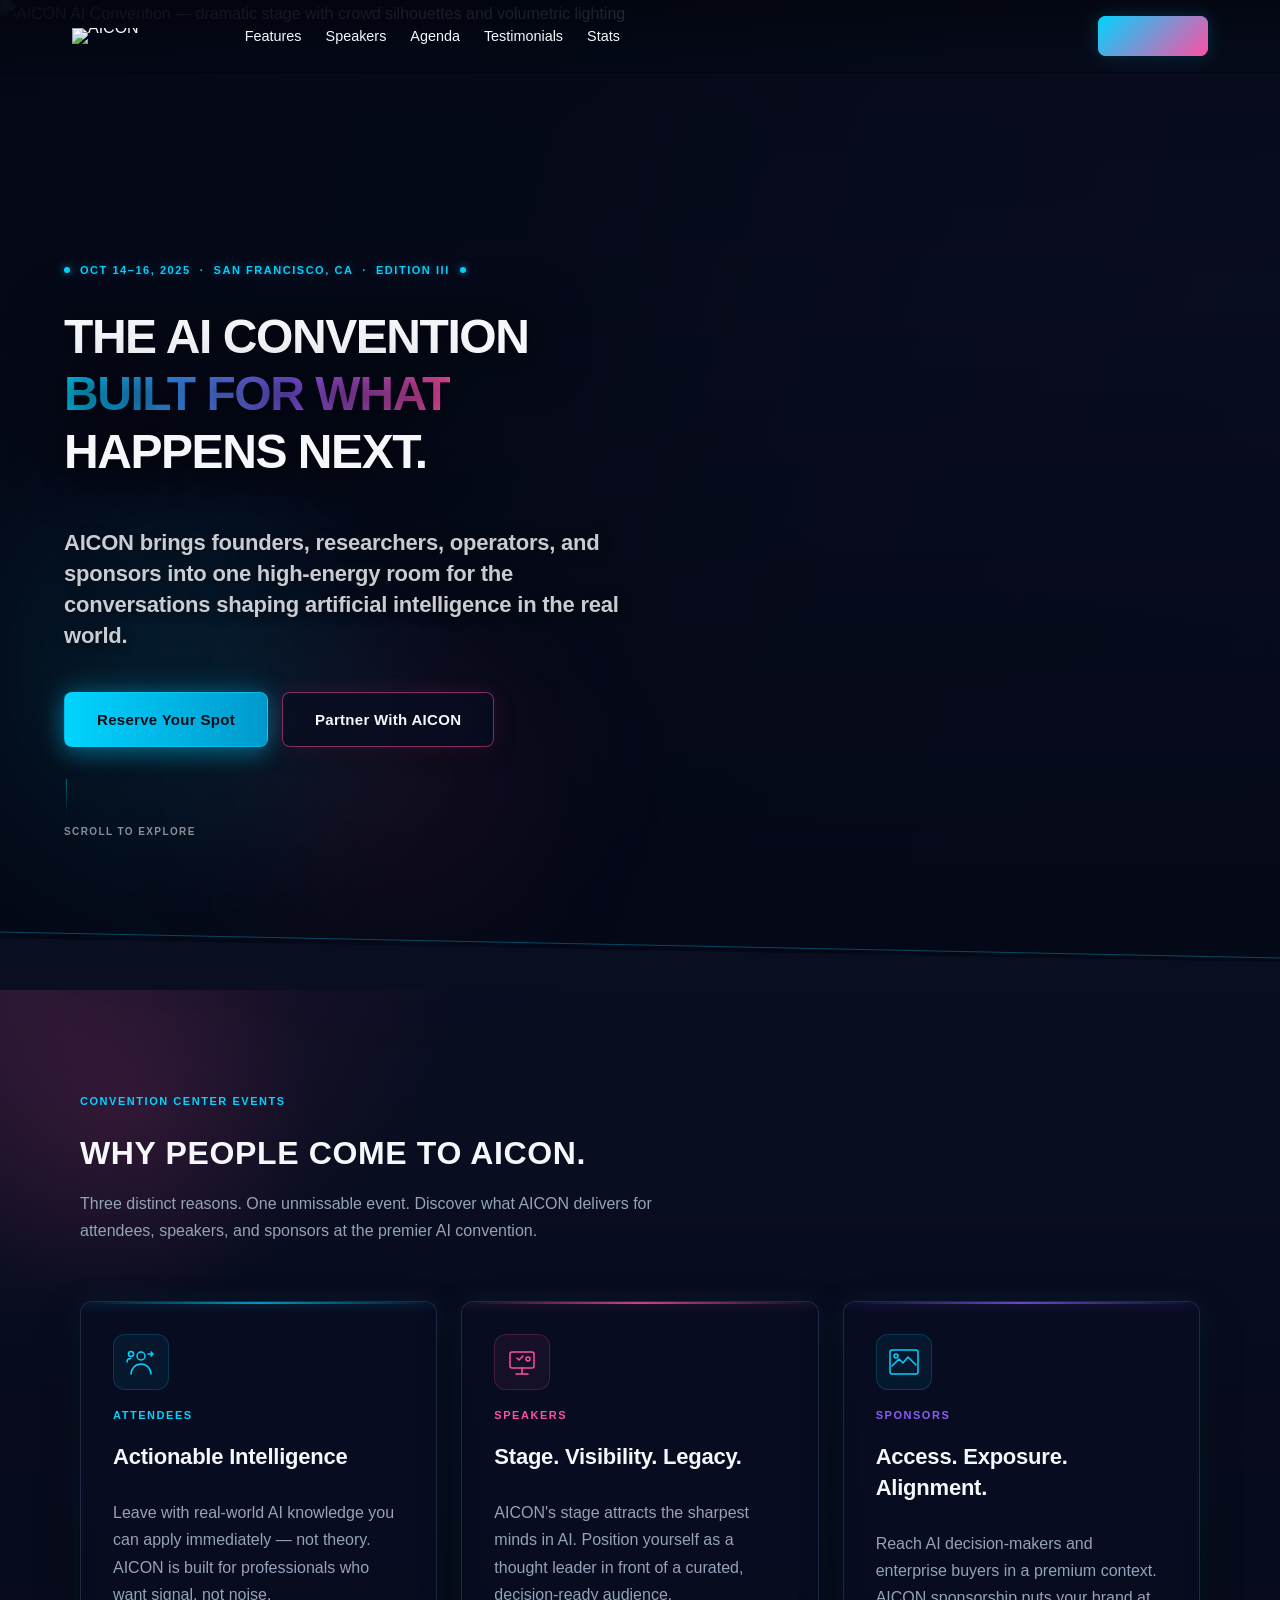
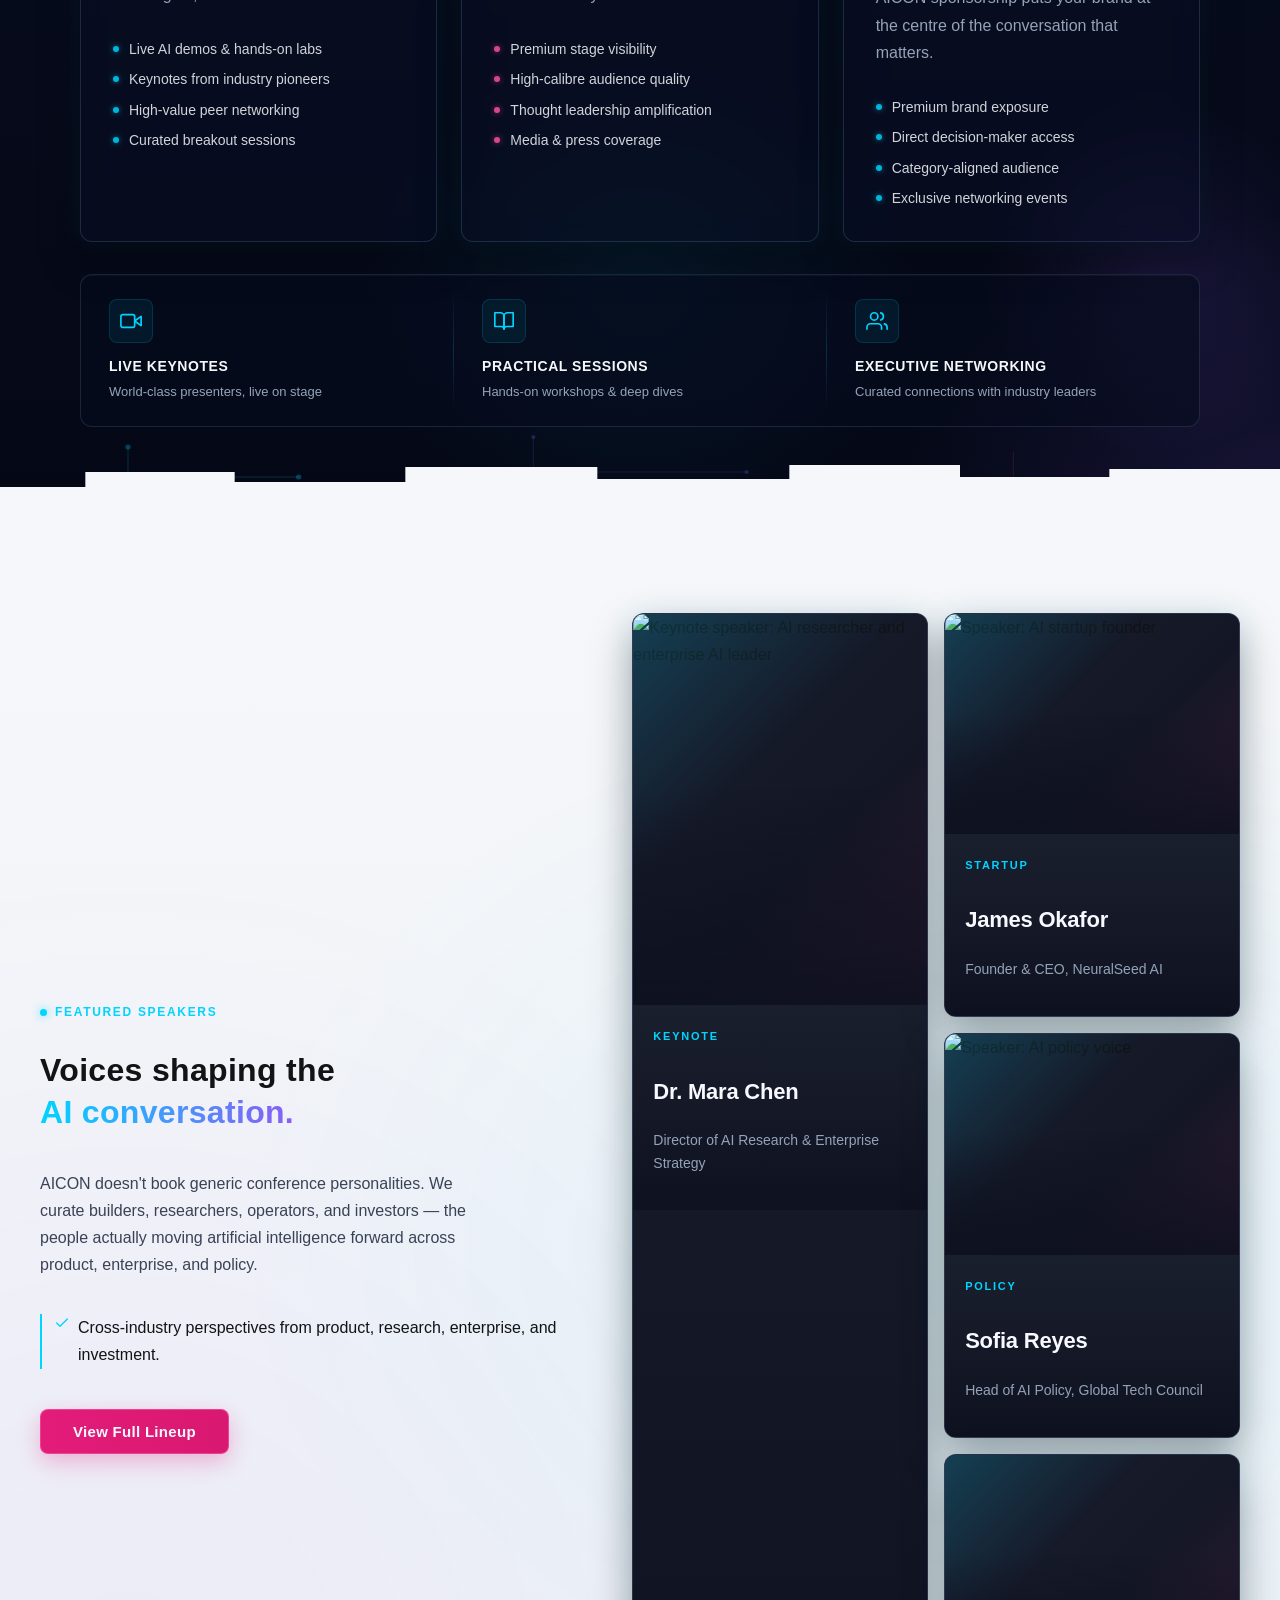
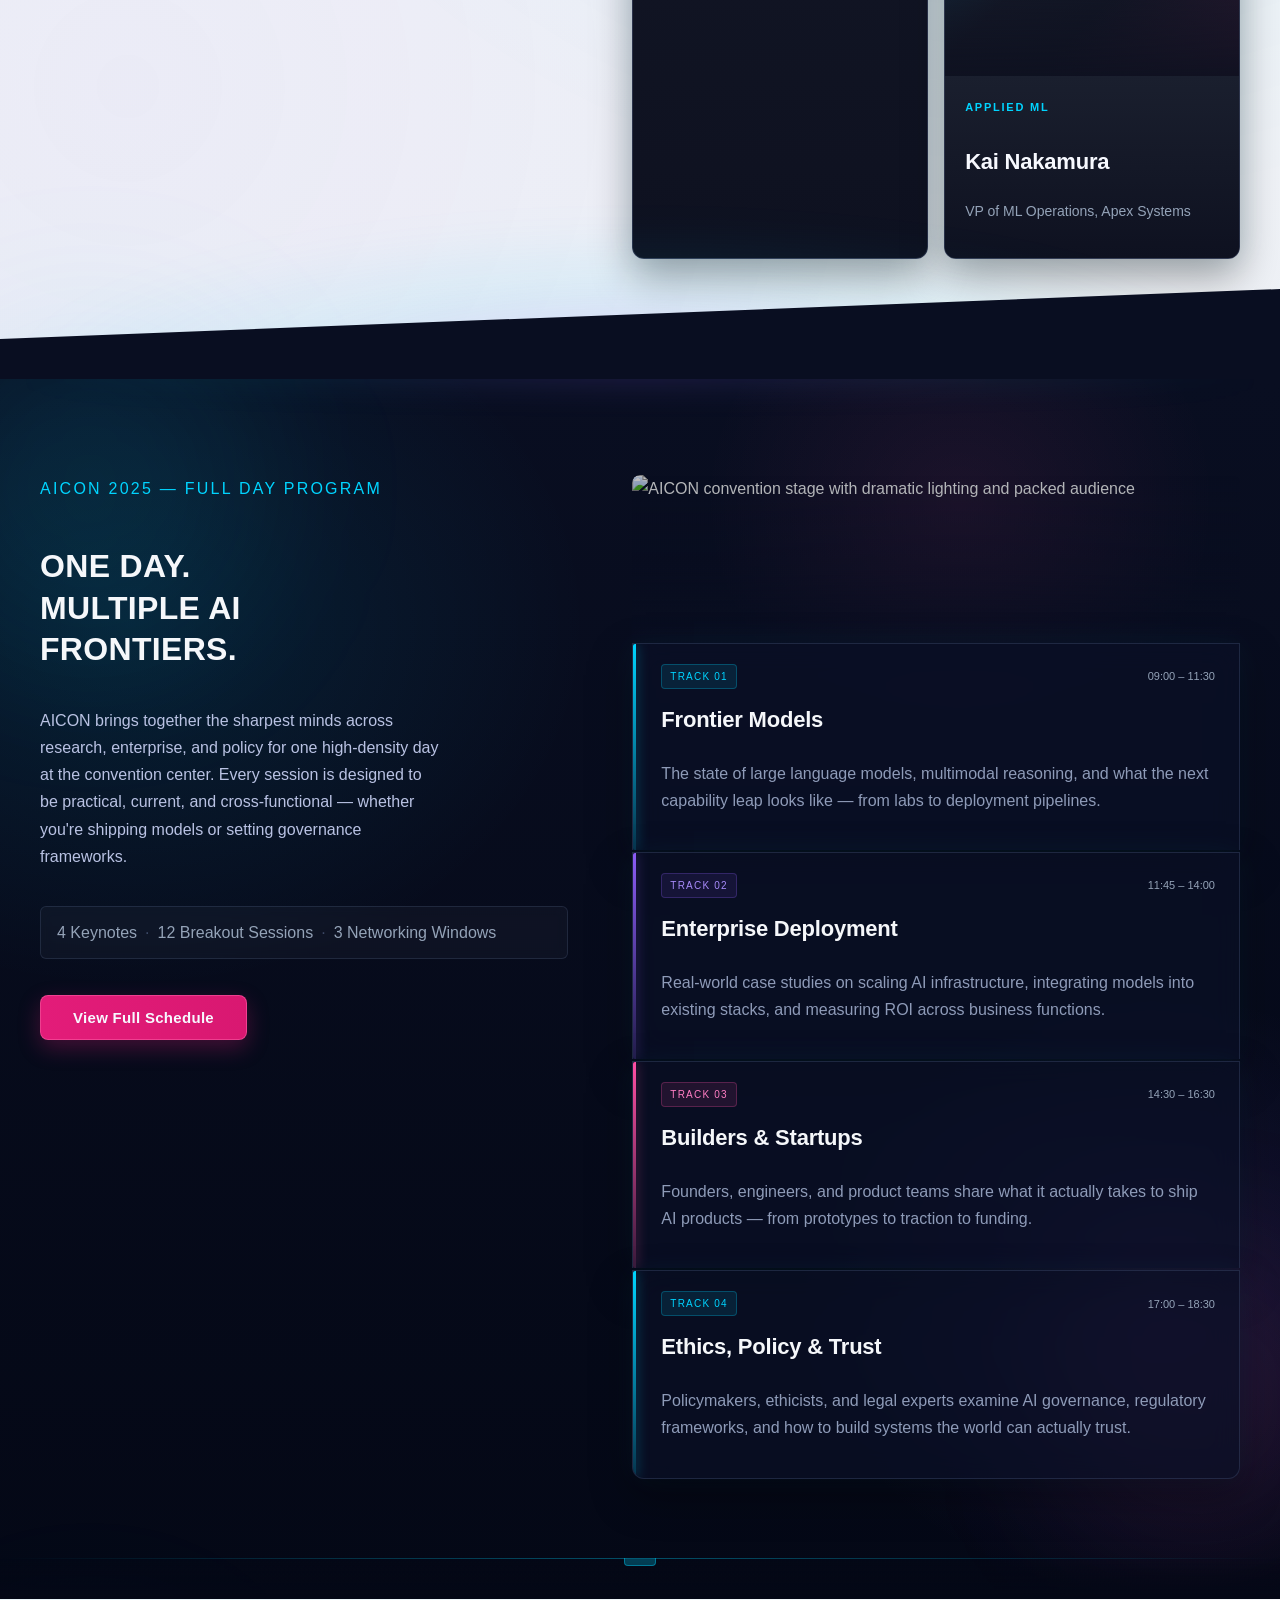
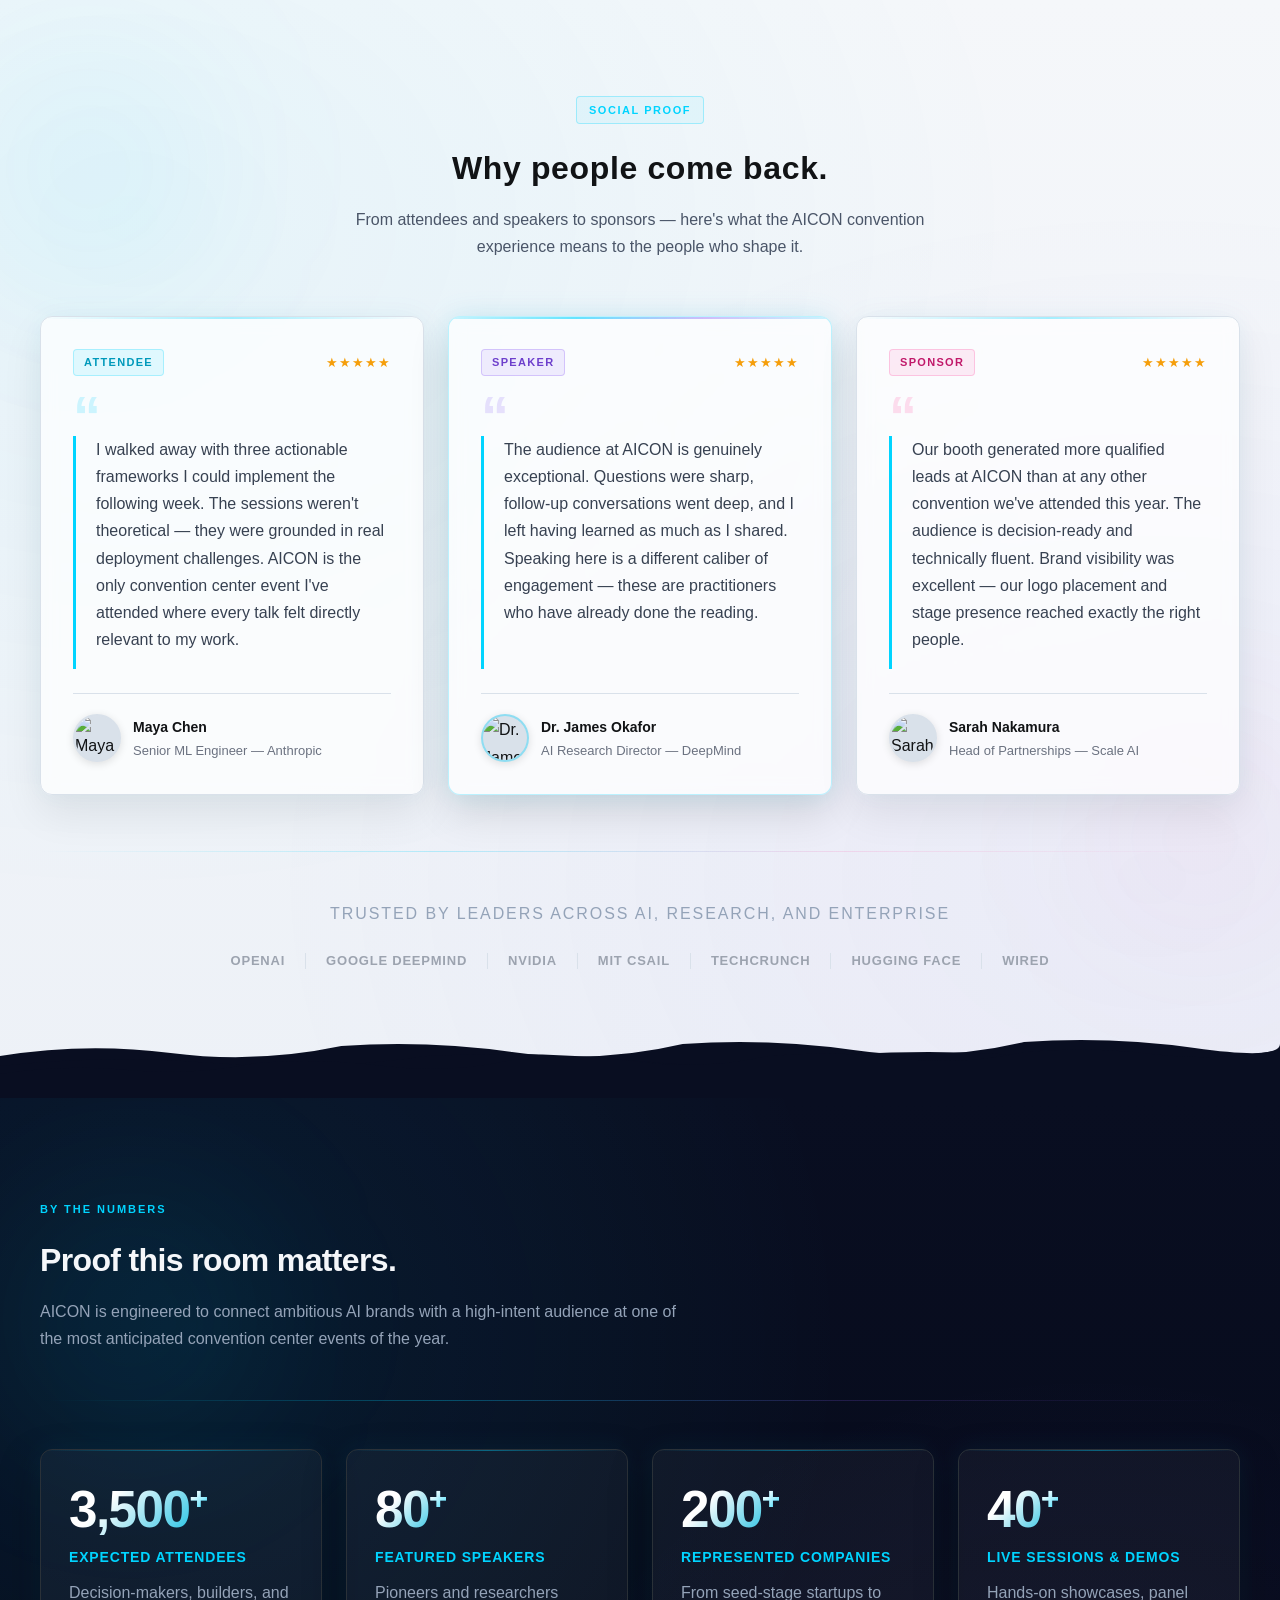
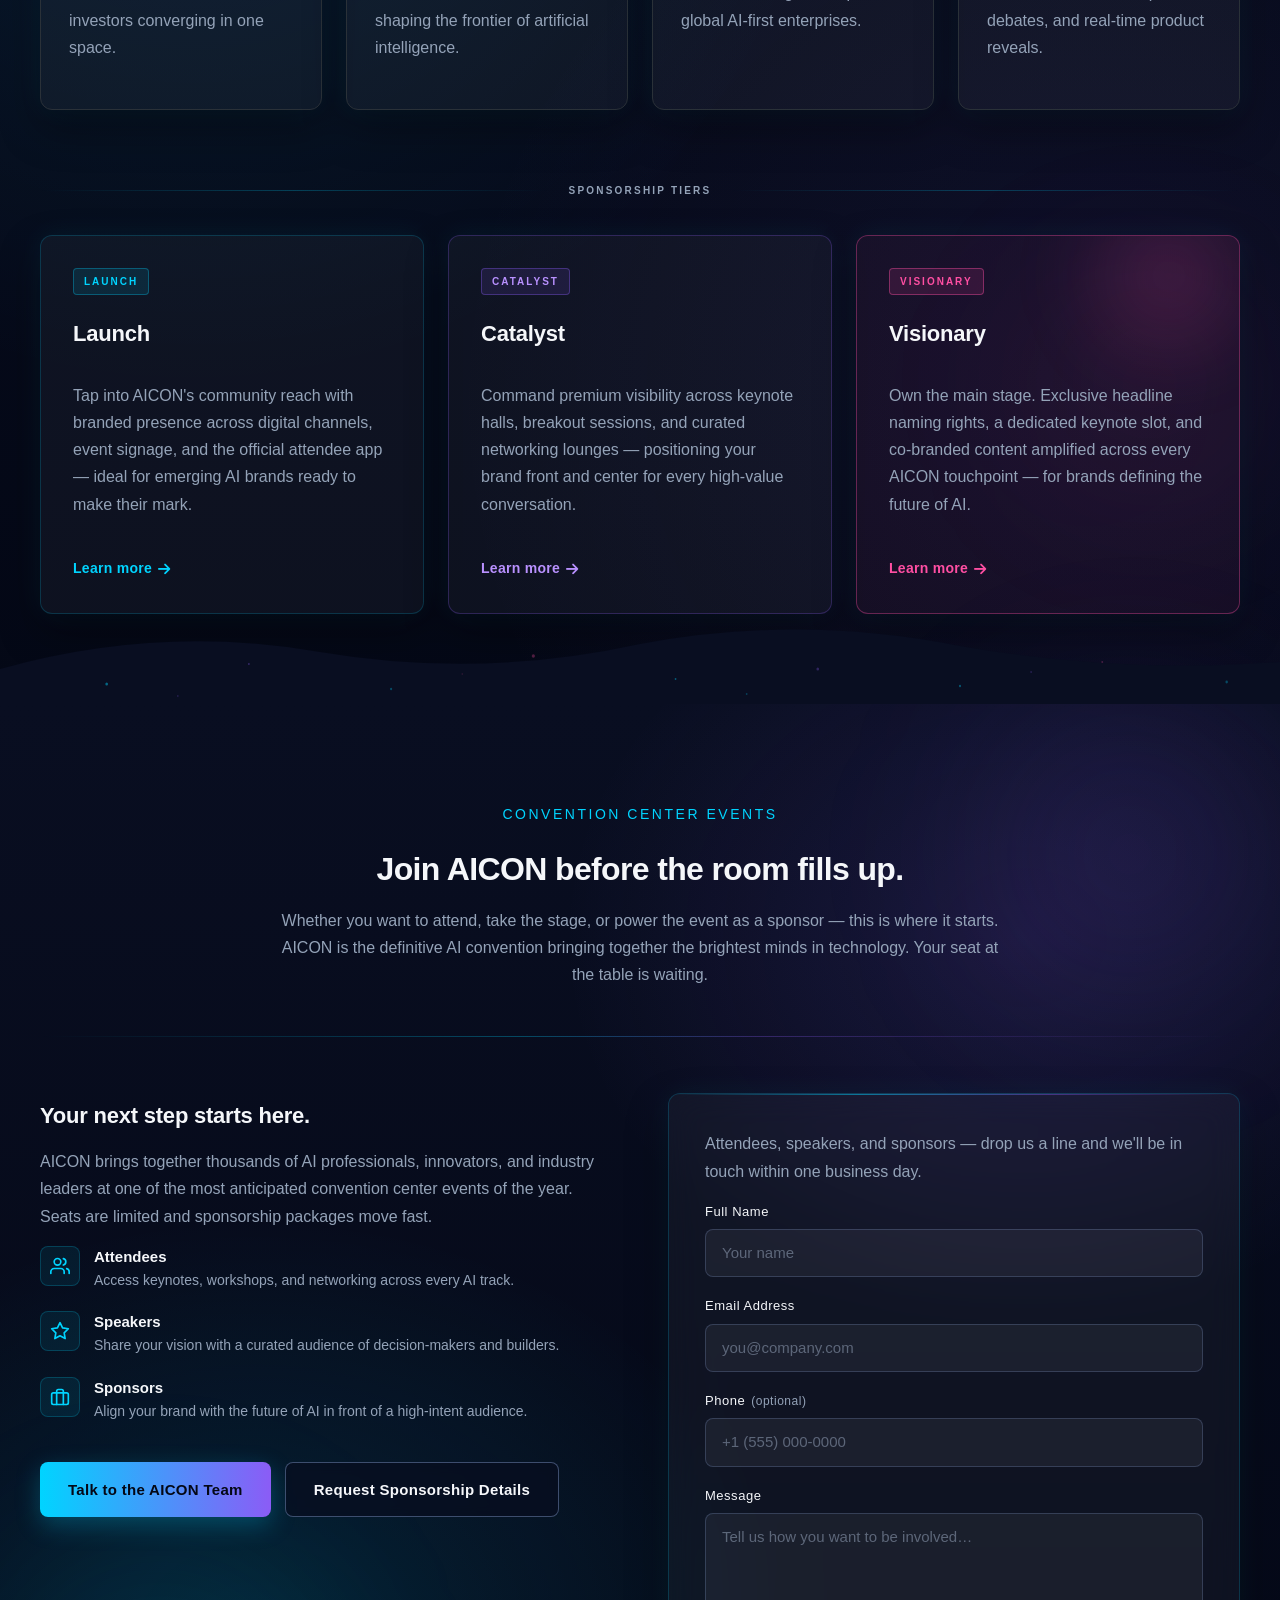
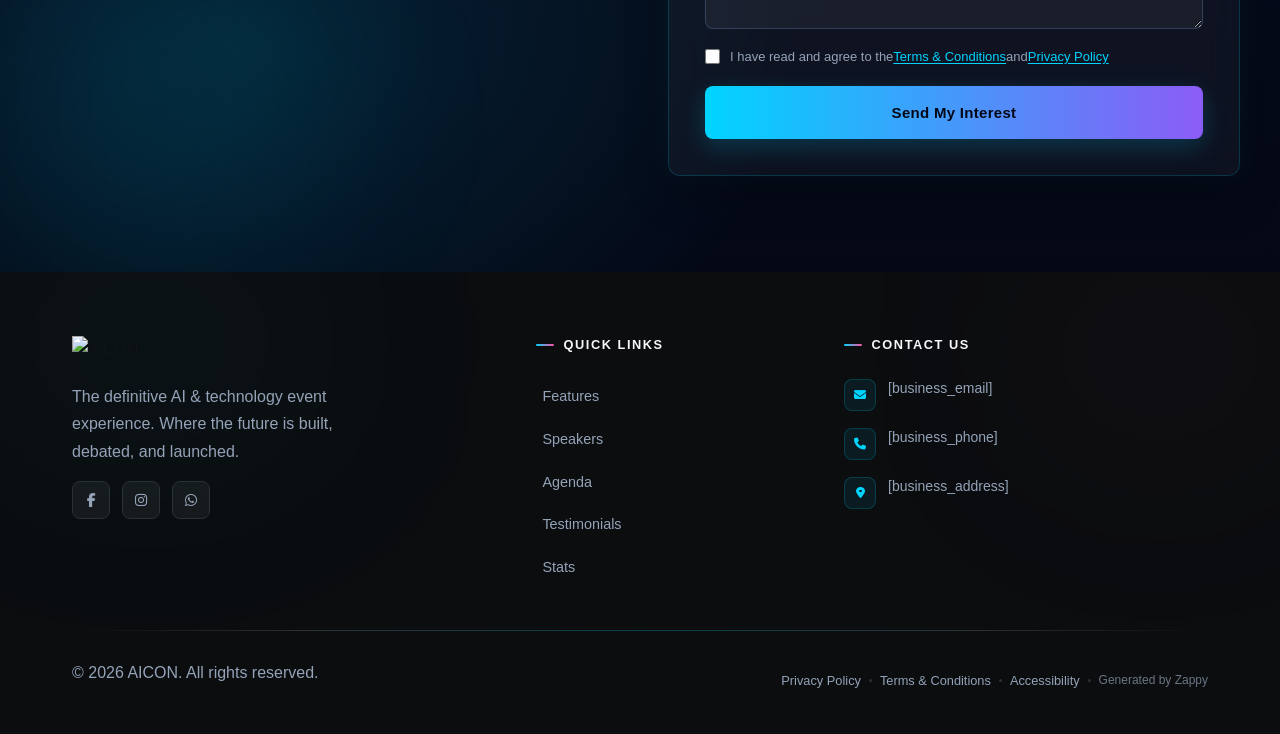
==== commit 8f229d91: "Background sync: Progressive GitHub Sync" ====
--- a/public/index.html
+++ b/public/index.html
@@ -1 +1 @@
-<!doctype html><html dir="ltr" lang="en"><head><meta charset="UTF-8"><meta content="width=device-width,initial-scale=1" name="viewport"><meta content="index, follow" name="robots"><title>convention center events — AICON</title><meta content="An AI-focused convention event landing page designed to attract attendees, speakers, or sponsors. The event centers around artificial intelligence themes and li" name="description"><meta content="convention center events, oaks convention center, washington convention center, convention center" name="keywords"><link href="/assets/favicon.ico" rel="icon" type="image/x-icon"><link href="/assets/favicon-16x16.png" rel="icon" type="image/png" sizes="16x16"><link href="/assets/favicon-32x32.png" rel="icon" type="image/png" sizes="32x32"><link href="/assets/favicon-48x48.png" rel="icon" type="image/png" sizes="48x48"><link href="/assets/favicon-192x192.png" rel="icon" type="image/png" sizes="192x192"><link href="/assets/favicon-512x512.png" rel="icon" type="image/png" sizes="512x512"><link href="/assets/apple-touch-icon.png" rel="apple-touch-icon"><script>!function(){"use strict";var t="b36169b9-cd5f-4ce1-9590-e017bd163cc9",e="https://api.zappy5.com/api/analytics/track",a=18e5,n=2592e6,o=!0,i=!0,r=!0;var s=function(){var e="zappy_visitor_"+t,a=null;try{if(a=localStorage.getItem(e)){var o=JSON.parse(a),i=Date.now();if(i-o.created<n)return o.lastSeen=i,localStorage.setItem(e,JSON.stringify(o)),o.id}}catch(t){console.warn("Zappy Analytics: LocalStorage not available")}var r="zv_"+Date.now()+"_"+Math.random().toString(36).substr(2,9);try{localStorage.setItem(e,JSON.stringify({id:r,created:Date.now(),lastSeen:Date.now()}))}catch(t){}return r}(),c=function(){var e="zappy_session_"+t,n=null;try{if(n=sessionStorage.getItem(e)){var o=JSON.parse(n),i=Date.now();if(i-o.timestamp<a)return o.timestamp=i,sessionStorage.setItem(e,JSON.stringify(o)),o.id}}catch(t){console.warn("Zappy Analytics: SessionStorage not available")}var r="zs_"+Date.now()+"_"+Math.random().toString(36).substr(2,9);try{sessionStorage.setItem(e,JSON.stringify({id:r,timestamp:Date.now()}))}catch(t){}return r}();function l(a,n){n=n||{};var o={website_id:t,event_type:a,page_path:window.location.pathname,referrer:document.referrer||"direct",visitor_id:s,session_id:c,metadata:n};if(navigator.sendBeacon){var i=new Blob([JSON.stringify(o)],{type:"application/json"});navigator.sendBeacon(e,i)}else fetch(e,{method:"POST",headers:{"Content-Type":"application/json"},body:JSON.stringify(o),keepalive:!0}).catch(function(t){console.warn("Zappy Analytics: Failed to track event",t)})}o&&l("pageview",{title:document.title,url:window.location.href}),i&&document.addEventListener("click",function(t){var e=t.target;if("BUTTON"===e.tagName||e.closest("button")){var a="BUTTON"===e.tagName?e:e.closest("button");l("click",{element:"button",text:a.textContent.trim().substring(0,100),id:a.id||null,class:a.className||null})}else if("A"===e.tagName||e.closest("a")){var n="A"===e.tagName?e:e.closest("a");l("navigation",{element:"link",text:n.textContent.trim().substring(0,100),href:n.href,external:n.hostname!==window.location.hostname})}},!0),r&&document.addEventListener("submit",function(t){var e=t.target;l("form_submit",{form_id:e.id||null,form_name:e.name||null,form_action:e.action||null,form_method:e.method||"GET"})},!0);var d=Date.now();window.addEventListener("beforeunload",function(){l("page_unload",{time_on_page:Math.floor((Date.now()-d)/1e3),page_path:window.location.pathname})}),window.zappyAnalytics={track:l,getVisitorId:function(){return s},getSessionId:function(){return c}}}()</script><meta content="convention center events — AICON" property="og:title"><meta content="An AI-focused convention event landing page designed to attract attendees, speakers, or sponsors. The event centers around artificial intelligence themes and li" property="og:description"><meta content="summary_large_image" name="twitter:card"><meta content="convention center events — AICON" name="twitter:title"><meta content="An AI-focused convention event landing page designed to attract attendees, speakers, or sponsors. The event centers around artificial intelligence themes and li" name="twitter:description"><meta content="website" property="og:type"><meta content="en_US" property="og:locale"><link href="https://cdnjs.cloudflare.com/ajax/libs/font-awesome/6.4.0/css/all.min.css" rel="stylesheet"><link href="/assets/favicon.ico" rel="icon" type="image/x-icon"><link href="/assets/favicon-16x16.png" rel="icon" type="image/png" sizes="16x16"><link href="/assets/favicon-32x32.png" rel="icon" type="image/png" sizes="32x32"><link href="/assets/favicon-48x48.png" rel="icon" type="image/png" sizes="48x48"><link href="/assets/favicon-192x192.png" rel="icon" type="image/png" sizes="192x192"><link href="/assets/favicon-512x512.png" rel="icon" type="image/png" sizes="512x512"><link href="/assets/apple-touch-icon.png" rel="apple-touch-icon"><link href="https://cdn.jsdelivr.net/npm/vanilla-cookieconsent@3/dist/cookieconsent.css" rel="stylesheet"><script src="https://cdn.jsdelivr.net/npm/vanilla-cookieconsent@3/dist/cookieconsent.umd.js"></script><script src="https://cdn.jsdelivr.net/gh/mickidum/acc_toolbar/acctoolbar/acctoolbar.min.js"></script><link href="/styles.css" rel="stylesheet"><style id="zappy-dropdown-submenu-styles">#navMenu li:has(.sub-menu),.nav-menu li:has(.sub-menu),.navbar li:has(.sub-menu),nav li:has(.sub-menu){position:relative}#navMenu .sub-menu,.nav-menu .sub-menu,.navbar .sub-menu,nav .sub-menu{display:block!important;position:absolute!important;top:100%;left:0;min-width:220px;background:#fff;border-radius:8px;box-shadow:0 8px 25px rgba(0,0,0,.15);padding:8px 0;opacity:0;visibility:hidden;transform:translateY(10px);transition:all .3s ease;z-index:1000;list-style:none;pointer-events:none}#navMenu li:hover>.sub-menu,.nav-menu li:hover>.sub-menu,.navbar li:hover>.sub-menu,nav li:hover>.sub-menu{opacity:1!important;visibility:visible!important;transform:translateY(0)!important;pointer-events:auto!important}.sub-menu li{list-style:none;margin:0;padding:0}.sub-menu a{display:block!important;padding:10px 16px!important;color:var(--text-dark,#333)!important;font-weight:500;text-decoration:none;white-space:nowrap;transition:background-color .2s}.sub-menu .zappy-nav-child>a{padding-left:28px!important;font-size:.9em!important;opacity:.85!important}[dir=rtl] .sub-menu .zappy-nav-child>a,html[lang=ar] .sub-menu .zappy-nav-child>a,html[lang=he] .sub-menu .zappy-nav-child>a{padding-left:10px!important;padding-right:28px!important}.sub-menu .zappy-nav-parent>a{font-weight:600!important}.sub-menu a:hover{background-color:#f5f5f5}[dir=rtl] .nav-menu .sub-menu,[dir=rtl] .navbar .sub-menu,[dir=rtl] nav .sub-menu,html[lang=ar] .nav-menu .sub-menu,html[lang=ar] .navbar .sub-menu,html[lang=ar] nav .sub-menu,html[lang=he] .nav-menu .sub-menu,html[lang=he] .navbar .sub-menu,html[lang=he] nav .sub-menu{left:auto!important;right:0!important}.sub-menu:empty,.sub-menu:not(:has(li)):not(:has(> a)),.sub-menu:not(:has(li:not(.zappy-hidden-menu-item))):not(:has(> a)){display:none!important;opacity:0!important;visibility:hidden!important;pointer-events:none!important}li:has(.menu-group-title):hover>.sub-menu{opacity:1!important;visibility:visible!important;transform:translateY(0)!important;pointer-events:auto!important}#navMenu>li>.menu-group-title,.nav-menu>li>.menu-group-title{display:inline-block;padding:.5rem 1rem;cursor:default;user-select:none}@media (max-width:768px){#navMenu .sub-menu,.nav-menu .sub-menu,.navbar .sub-menu,nav .sub-menu{position:static!important;transform:none!important;box-shadow:none!important;background:0 0!important;max-height:0;overflow:hidden;opacity:0;visibility:hidden;transition:max-height .3s ease,opacity .3s ease;padding:0!important;border-radius:0!important}#navMenu .sub-menu.mobile-expanded,.nav-menu .sub-menu.mobile-expanded,.navbar .sub-menu.mobile-expanded{max-height:none!important;overflow-y:visible!important;opacity:1!important;visibility:visible!important;padding:8px 0 8px 16px!important}[dir=rtl] .sub-menu.mobile-expanded,html[lang=he] .sub-menu.mobile-expanded{padding:8px 16px 8px 0!important}#navMenu li:hover>.sub-menu,.nav-menu li:hover>.sub-menu,.navbar li:hover>.sub-menu,nav li:hover>.sub-menu{opacity:0;visibility:hidden;pointer-events:none}#navMenu li>.sub-menu.mobile-expanded,.nav-menu li>.sub-menu.mobile-expanded,.navbar li>.sub-menu.mobile-expanded,nav li>.sub-menu.mobile-expanded{opacity:1!important;visibility:visible!important;pointer-events:auto!important}#navMenu li:has(.sub-menu),.nav-menu li:has(.sub-menu),.navbar li:has(.sub-menu),nav li:has(.sub-menu){display:flex!important;flex-wrap:wrap!important;align-items:center!important;position:relative!important;min-height:44px!important}#navMenu li:has(.sub-menu)>a,.nav-menu li:has(.sub-menu)>a,.navbar li:has(.sub-menu)>a,nav li:has(.sub-menu)>a{flex:1!important;min-width:0!important}#navMenu li:has(.sub-menu)>.menu-group-title,.nav-menu li:has(.sub-menu)>.menu-group-title,.navbar li:has(.sub-menu)>.menu-group-title,nav li:has(.sub-menu)>.menu-group-title{flex:1!important;min-width:0!important;padding:0!important;line-height:inherit!important}#navMenu li:has(.sub-menu)>.sub-menu,.nav-menu li:has(.sub-menu)>.sub-menu,.navbar li:has(.sub-menu)>.sub-menu,nav li:has(.sub-menu)>.sub-menu{flex-basis:100%!important;width:100%!important}#navMenu li:has(.sub-menu)>a [class*=arrow],#navMenu li:has(.sub-menu)>a [class*=chevron],.nav-menu li:has(.sub-menu)>a .fa-angle-down,.nav-menu li:has(.sub-menu)>a .fa-chevron-down,.nav-menu li:has(.sub-menu)>a [class*=arrow],.nav-menu li:has(.sub-menu)>a [class*=chevron],nav li:has(.sub-menu)>a [class*=arrow],nav li:has(.sub-menu)>a [class*=chevron]{display:none!important;visibility:hidden!important}.mobile-submenu-toggle{display:flex!important;align-items:center!important;justify-content:center!important;width:44px!important;height:auto!important;background:0 0!important;border:none!important;cursor:pointer!important;color:var(--text-light)!important;position:static!important;flex-shrink:0!important;align-self:stretch!important;z-index:2!important;padding:0!important;margin:0!important}.mobile-submenu-toggle::after{content:''!important;width:0!important;height:0!important;border-left:6px solid transparent!important;border-right:6px solid transparent!important;border-top:7px solid currentColor!important;transition:transform .3s ease!important}.mobile-submenu-toggle.expanded::after{transform:rotate(180deg)!important}.sub-menu a{padding:10px 0!important;display:block!important;color:var(--text-light)!important;white-space:normal!important}.sub-menu .zappy-nav-child>a{padding-left:28px!important;font-size:.9em!important;opacity:.85!important}[dir=rtl] .sub-menu .zappy-nav-child>a,html[lang=ar] .sub-menu .zappy-nav-child>a,html[lang=he] .sub-menu .zappy-nav-child>a{padding-left:0!important;padding-right:28px!important}.sub-menu .zappy-nav-parent>a{font-weight:600!important}#navMenu.active,.nav-menu.active{max-width:100vw!important;overflow-x:hidden!important;box-sizing:border-box!important}.navbar .sub-menu li a,.zappy-products-dropdown .sub-menu a,nav.navbar .sub-menu li a{color:var(--text-light)!important}}@media (min-width:769px){.mobile-submenu-toggle{display:none!important}}</style><style id="mobile-lang-menu-deployed-css">@media (max-width:768px){.lang-switcher,.nav-container .lang-switcher,.nav-cta-container .lang-switcher,.nav-ecommerce-icons .lang-switcher,.nav-icons-left .lang-switcher,.navbar .lang-switcher,.navbar .nav-cta-container .lang-switcher{display:none!important}.mobile-lang-menu{width:100%;border-top:1px solid rgba(128,128,128,.2);padding:8px 0 0 0;margin-top:8px}.mobile-lang-toggle{display:flex!important;align-items:center;justify-content:space-between;width:100%;padding:12px 16px;background:0 0;border:none;cursor:pointer;font-size:15px;color:inherit;font-family:inherit}.mobile-lang-toggle::after{content:'';display:inline-block;width:8px;height:8px;border-right:2px solid currentColor;border-bottom:2px solid currentColor;transform:rotate(45deg);transition:transform .3s ease;margin-left:8px}.mobile-lang-toggle.expanded::after{transform:rotate(-135deg)}.mobile-lang-options{max-height:0;overflow:hidden;transition:max-height .3s ease}.mobile-lang-options.expanded{max-height:300px}.mobile-lang-option{display:flex!important;align-items:center;gap:10px;padding:10px 24px;text-decoration:none;color:inherit;font-size:14px;font-family:inherit}.mobile-lang-option:hover{background:rgba(128,128,128,.1)}.mobile-lang-option.active{font-weight:600;opacity:.7;pointer-events:none}.mobile-lang-option img{width:20px;height:20px;border-radius:50%}}@media (min-width:769px){.mobile-lang-menu{display:none!important}}</style><style id="zappy-widget-visibility">#mic-access-tool-box,#mic-access-tool-general-button,#mic-init-access-tool #mic-access-tool-box,#mic-init-access-tool #mic-access-tool-general-button,#mic-init-access-tool .mic-access-tool-general-button,._access-icon,._access-menu,.mic-access-tool-box,.mic-access-tool-general-button,div[id*=mic-access-tool-box]{display:none!important;visibility:hidden!important;opacity:0!important;pointer-events:none!important}</style></head><body><nav class="navbar"><button class="mobile-toggle" aria-label="Menu" id="mobileToggle"><svg viewBox="0 0 24 24" fill="none" height="24" width="24" class="hamburger-icon"><path d="M3 12h18M3 6h18M3 18h18" stroke="currentColor" stroke-linecap="round" stroke-width="2"></path></svg><svg viewBox="0 0 24 24" fill="none" height="24" width="24" class="close-icon" style="display:none"><path d="M18 6L6 18M6 6l12 12" stroke="currentColor" stroke-linecap="round" stroke-width="2"></path></svg></button><button class="phone-header-btn" aria-label="Call" data-phone=""><svg viewBox="0 0 24 24" fill="currentColor" height="20" width="20"><path d="M22 16.92v3a2 2 0 0 1-2.18 2 19.79 19.79 0 0 1-8.63-3.07 19.5 19.5 0 0 1-6-6 19.79 19.79 0 0 1-3.07-8.67A2 2 0 0 1 4.11 2h3a2 2 0 0 1 2 1.72 12.84 12.84 0 0 0 .7 2.81 2 2 0 0 1-.45 2.11L8.09 9.91a16 16 0 0 0 6 6l1.27-1.27a2 2 0 0 1 2.11-.45 12.84 12.84 0 0 0 2.81.7A2 2 0 0 1 22 16.92z"></path></svg></button><div class="nav-container"><div class="nav-brand"><a href="/" class="logo-link"><img alt="AICON" src="/assets/business-logo.webp" class="logo"></a></div><ul class="nav-menu" id="navMenu"><li><a href="#features">Features</a></li><li><a href="#speakers">Speakers</a></li><li><a href="#agenda">Agenda</a></li><li><a href="#testimonials">Testimonials</a></li><li><a href="#stats">Stats</a></li></ul><div class="nav-cta-container"><a href="#cta" class="nav-cta-btn">Contact</a></div></div></nav><script>window.addEventListener("load",function(){const e=document.querySelector(".navbar, nav, header");if(!e)return void console.log("[Navbar] Navbar element not found");let t=document.getElementById("mobileToggle")||document.querySelector(".mobile-toggle")||document.querySelector(".hamburger")||document.querySelector(".hamburger-menu")||document.querySelector(".menu-toggle")||document.querySelector(".burger-menu")||document.querySelector('[aria-label="Menu"]')||document.querySelector('[aria-label="תפריט"]');const o=document.querySelector(".phone-header-btn"),n=window.getComputedStyle(e);let r=n.backgroundColor;if(console.log("[Navbar] Initial navbar background:",r),"transparent"===r||"rgba(0, 0, 0, 0)"===r||r.startsWith("rgba")&&r.includes(", 0)")){const e=n.backgroundImage;if(e&&"none"!==e)console.log("[Navbar] Navbar has background image/gradient, using dark text"),r="rgb(240, 240, 240)";else{const e=window.getComputedStyle(document.body).backgroundColor;console.log("[Navbar] Navbar transparent, using body background:",e),r=e}}const i=r.match(/\d+/g);if(i&&i.length>=3){const e=(.299*parseInt(i[0])+.587*parseInt(i[1])+.114*parseInt(i[2]))/255;console.log("[Navbar] Mobile button colors preserved from Claude CSS (luminance:",e.toFixed(2)+")");const n=document.createElement("style");n.id="zappy-mobile-nav-fix";document.documentElement.lang;document.documentElement.dir,n.textContent='\n        /* Hide mobile buttons on desktop, show only on mobile */\n        @media (min-width: 769px) {\n          .mobile-toggle,\n          .phone-header-btn {\n            display: none !important;\n          }\n        }\n        \n        /* Show and position mobile buttons correctly on mobile */\n        @media (max-width: 768px) {\n          .mobile-toggle,\n          .phone-header-btn {\n            position: absolute !important;\n            top: 50% !important;\n            transform: translateY(-50%) !important;\n            z-index: 1001 !important;\n            display: flex !important;\n            align-items: center !important;\n            justify-content: center !important;\n            width: 36px !important;\n            height: 36px !important;\n            border-radius: 50% !important;\n            border: none !important;\n            cursor: pointer !important;\n            padding: 6px !important;\n            background: none !important;\n            color: var(--nav-text, var(--text-light)) !important;\n          }\n          \n          /* LTR positioning (default): hamburger LEFT, phone RIGHT */\n          html:not([dir="rtl"]):not([lang="he"]):not([lang="ar"]) .mobile-toggle,\n          html[dir="ltr"] .mobile-toggle {\n            left: 12px !important;\n            right: auto !important;\n          }\n          html:not([dir="rtl"]):not([lang="he"]):not([lang="ar"]) .phone-header-btn,\n          html[dir="ltr"] .phone-header-btn {\n            right: 12px !important;\n            left: auto !important;\n          }\n          \n          /* RTL positioning: hamburger RIGHT, phone LEFT */\n          html[dir="rtl"] .mobile-toggle,\n          html[lang="he"] .mobile-toggle,\n          html[lang="ar"] .mobile-toggle {\n            right: 12px !important;\n            left: auto !important;\n          }\n          html[dir="rtl"] .phone-header-btn,\n          html[lang="he"] .phone-header-btn,\n          html[lang="ar"] .phone-header-btn {\n            left: 12px !important;\n            right: auto !important;\n          }\n          \n          /* CRITICAL: Ensure nav-container has min-height on mobile */\n          /* All children are positioned absolutely/fixed on mobile, so height:auto collapses to 0 */\n          .nav-container {\n            min-height: 70px !important;\n            position: relative !important;\n          }\n          \n          /* Ensure SVG icons are properly sized and inherit color */\n          .mobile-toggle svg,\n          .phone-header-btn svg {\n            width: 24px !important;\n            height: 24px !important;\n            /* Don\'t force display - let JavaScript control hamburger/close toggle */\n          }\n          \n          /* Reset nav-cta-container on mobile - remove desktop box-shadow/padding */\n          /* that creates a visible ghost box when CTA button is hidden */\n          .nav-cta-container {\n            box-shadow: none !important;\n            padding: 0 !important;\n          }\n          \n          /* Hide nav-cta-container entirely on mobile when there\'s no lang-switcher */\n          /* (only the CTA button is inside, and it\'s hidden on mobile) */\n          .nav-cta-container:not(:has(.lang-switcher)) {\n            display: none !important;\n          }\n          \n          /* CRITICAL: Prevent hero image fade gradient from bleeding over headline text */\n          /* The .image-fade-gradient has bottom: -30px (extends below parent) */\n          /* On mobile stacked layout, this overlaps the h1 text below the image */\n          .hero-image-column {\n            overflow: hidden !important;\n          }\n          .image-fade-gradient {\n            bottom: 0 !important;\n          }\n          \n          /* Hide desktop language switcher on mobile - hamburger menu handles it */\n          /* High specificity to override stored CSS */\n          .lang-switcher,\n          .nav-cta-container .lang-switcher,\n          .nav-container .lang-switcher,\n          .navbar .lang-switcher,\n          .navbar .nav-cta-container .lang-switcher {\n            display: none !important;\n          }\n        }\n      ';const r=document.getElementById("zappy-mobile-nav-fix");r&&r.remove(),document.head.appendChild(n),console.log("[Navbar] Critical CSS injected for mobile nav positioning");const l=window.innerWidth<=768;if(t){const e=t.querySelector(".hamburger-icon"),o=t.querySelector(".close-icon");e&&(e.style.setProperty("width","24px","important"),e.style.setProperty("height","24px","important"),e.style.setProperty("display","block","important")),o&&(o.style.setProperty("width","24px","important"),o.style.setProperty("height","24px","important"),o.style.setProperty("display","none","important")),l?(t.style.setProperty("position","absolute","important"),t.style.setProperty("top","50%","important"),t.style.setProperty("transform","translateY(-50%)","important"),t.style.setProperty("z-index","1001","important"),t.style.removeProperty("left"),t.style.removeProperty("right"),console.log("[Navbar] Mobile toggle positioning applied (mobile viewport)")):(t.style.removeProperty("position"),t.style.removeProperty("top"),t.style.removeProperty("transform"),t.style.removeProperty("z-index"),t.style.removeProperty("left"),t.style.removeProperty("right"),console.log("[Navbar] Desktop viewport - cleared mobile toggle inline positioning"))}if(o){const e=o.querySelector("svg");e&&(e.style.width="24px",e.style.height="24px",e.setAttribute("width","24"),e.setAttribute("height","24")),l?(o.style.setProperty("position","absolute","important"),o.style.setProperty("top","50%","important"),o.style.setProperty("transform","translateY(-50%)","important"),o.style.setProperty("z-index","1001","important"),o.style.removeProperty("left"),o.style.removeProperty("right"),console.log("[Navbar] Phone button positioning applied (mobile viewport)")):(o.style.removeProperty("position"),o.style.removeProperty("top"),o.style.removeProperty("transform"),o.style.removeProperty("z-index"),o.style.removeProperty("left"),o.style.removeProperty("right"),console.log("[Navbar] Desktop viewport - cleared phone button inline positioning"))}}else console.log("[Navbar] Could not parse background color:",r);t=document.getElementById("mobileToggle")||document.querySelector(".mobile-toggle")||document.querySelector(".hamburger")||document.querySelector(".hamburger-menu")||document.querySelector(".menu-toggle")||document.querySelector(".burger-menu")||document.querySelector('[aria-label="Menu"]')||document.querySelector('[aria-label="תפריט"]');const l=document.getElementById("navMenu")||document.querySelector(".nav-menu")||document.querySelector(".nav-links")||document.querySelector("nav ul:not(.submenu)");if(!t||!l)return void console.log("[Navbar] Mobile toggle or menu not found:",{toggle:!!t,menu:!!l});l.id||(l.id="navMenu"),console.log("[Navbar] Initializing mobile menu...");const a=t.cloneNode(!0);t.parentNode.replaceChild(a,t),a.addEventListener("click",function(e){e.preventDefault(),e.stopPropagation();const t=this.querySelector(".hamburger-icon"),o=this.querySelector(".close-icon");l.classList.contains("active")?(l.classList.remove("active"),t&&t.style.setProperty("display","block","important"),o&&o.style.setProperty("display","none","important"),document.body.style.overflow="",console.log("[Navbar] Menu closed")):(l.classList.add("active"),t&&t.style.setProperty("display","none","important"),o&&o.style.setProperty("display","block","important"),document.body.style.overflow="hidden",console.log("[Navbar] Menu opened"))}),l.querySelectorAll("a").forEach(function(e){e.addEventListener("click",function(){if("#"===this.getAttribute("href"))return;const e=a.querySelector(".hamburger-icon"),t=a.querySelector(".close-icon");l.classList.remove("active"),e&&e.style.setProperty("display","block","important"),t&&t.style.setProperty("display","none","important"),document.body.style.overflow="",console.log("[Navbar] Menu closed (link clicked)")})});var s=l.querySelectorAll(".dropdown-toggle");s.forEach(function(e){e.addEventListener("click",function(e){e.preventDefault(),e.stopPropagation();var t=this.closest(".nav-dropdown");t&&(t.parentNode.querySelectorAll(".nav-dropdown.open").forEach(function(e){e!==t&&e.classList.remove("open")}),t.classList.toggle("open"),console.log("[Navbar] Dropdown toggled:",t.classList.contains("open")?"open":"closed"))})}),document.addEventListener("click",function(e){e.target.closest(".nav-dropdown")||document.querySelectorAll(".nav-dropdown.open").forEach(function(e){e.classList.remove("open")})}),console.log("[Navbar] Dropdown handlers initialized for "+s.length+" dropdowns"),o&&o.addEventListener("click",function(){const e=document.querySelectorAll('a[href^="tel:"]'),t=e.length>0?e[0].getAttribute("href").replace("tel:",""):"[business_phone]";window.location.href="tel:"+t,console.log("[Navbar] Phone button clicked")}),console.log("[Navbar] Mobile menu initialized successfully");const p=function(){const e=document.querySelector(".whatsapp-float");e&&(window.innerWidth>=769?(e.style.setProperty("display","none","important"),e.style.setProperty("visibility","hidden","important"),e.style.setProperty("opacity","0","important"),e.style.setProperty("pointer-events","none","important"),console.log("[WhatsApp] Button hidden on desktop")):(e.style.removeProperty("display"),e.style.removeProperty("visibility"),e.style.removeProperty("opacity"),e.style.removeProperty("pointer-events"),console.log("[WhatsApp] Button visible on mobile")))};let c;p(),window.addEventListener("resize",function(){clearTimeout(c),c=setTimeout(p,100)})})</script><main><section class="home-hero-section" data-layout-spec="Home-hero" id="hero" data-hero-type="fullscreen-scrim"><div class="home-hero-bg"><img alt="AICON AI Convention — dramatic stage with crowd silhouettes and volumetric lighting" src="/assets/site-home-hero-image-1.webp" data-context="Dramatic AI convention stage photographed from the audience perspective. A massive dark arena filled with thousands of attendees as silhouettes, bathed in volumetric cyan and magenta stage lighting beams cutting through atmospheric haze. The main stage features enormous LED screens displaying abstract neural network visualizations and glowing data flow patterns. Holographic UI elements and particle fields are subtly integrated into the scene. The mood is cinematic, electric, and high-stakes — like a world-class tech summit meets a concert. Near-black environment with electric cyan and magenta edge lighting creating a premium, urgent atmosphere." data-placeholder="home-hero-image-1" height="900" width="1440" data-hero-bg="true"></div><div class="home-hero-scrim" aria-hidden="true"></div><div class="home-hero-glow home-hero-glow--cyan" aria-hidden="true"></div><div class="home-hero-glow home-hero-glow--magenta" aria-hidden="true"></div><div class="home-hero-container"><div class="home-hero-content"><div class="home-hero-meta"><span class="home-hero-meta-dot" aria-hidden="true"></span><span class="home-hero-meta-text">OCT 14–16, 2025 &nbsp;·&nbsp; SAN FRANCISCO, CA &nbsp;·&nbsp; EDITION III</span><span class="home-hero-meta-dot" aria-hidden="true"></span></div><h1 class="home-hero-h1">The AI convention<br><span class="home-hero-h1-accent">built for what</span><br>happens next.</h1><h3 class="home-hero-h3">AICON brings founders, researchers, operators, and sponsors into one high-energy room for the conversations shaping artificial intelligence in the real world.</h3><div class="home-hero-ctas"><a href="#register" class="home-hero-btn-primary">Reserve Your Spot</a><a href="#sponsor" class="home-hero-btn-secondary">Partner With AICON</a></div><div class="home-hero-scroll-hint" aria-hidden="true"><span class="home-hero-scroll-line"></span><span class="home-hero-scroll-label">Scroll to explore</span></div></div></div><div class="home-hero-divider-wrapper" aria-hidden="true"><svg viewBox="0 0 1440 90" aria-hidden="true" xmlns="http://www.w3.org/2000/svg" data-no-icon-edit="true" preserveAspectRatio="none"><line stroke="rgba(0,212,255,0.35)" stroke-width="1" x1="0" x2="1440" y1="32" y2="58"></line><path d="M0,90 L0,38 L1440,62 L1440,90 Z" fill="#090E21"></path></svg></div></section><section class="home-features-section" data-layout-spec="Home-features" id="features"><div class="hf-glow hf-glow--tl" aria-hidden="true"></div><div class="hf-glow hf-glow--br" aria-hidden="true"></div><div class="hf-container"><div class="hf-intro"><span class="hf-eyebrow">Convention Center Events</span><h2 class="hf-heading">Why people come to AICON.</h2><p class="hf-subhead">Three distinct reasons. One unmissable event. Discover what AICON delivers for attendees, speakers, and sponsors at the premier AI convention.</p></div><div class="hf-cards"><article class="hf-card"><div class="hf-card__icon-wrap"><svg viewBox="0 0 32 32" aria-hidden="true" xmlns="http://www.w3.org/2000/svg" data-element-type="icon" data-icon-type="svg" fill="none" height="32" stroke="currentColor" stroke-linecap="round" stroke-linejoin="round" stroke-width="1.5" width="32"><circle cx="16" cy="10" r="4"></circle><path d="M6 28c0-5.523 4.477-10 10-10s10 4.477 10 10"></path><path d="M26 6l2 2-2 2M28 8h-5"></path><circle cx="6" cy="8" r="2.5"></circle><path d="M2 16c0-2 1.5-3.5 3.5-3.5"></path></svg></div><div class="hf-card__content"><span class="hf-card__label">Attendees</span><h3 class="hf-card__title">Actionable Intelligence</h3><p class="hf-card__desc">Leave with real-world AI knowledge you can apply immediately — not theory. AICON is built for professionals who want signal, not noise.</p><ul class="hf-card__bullets"><li><span class="hf-bullet-dot" aria-hidden="true"></span>Live AI demos &amp; hands-on labs</li><li><span class="hf-bullet-dot" aria-hidden="true"></span>Keynotes from industry pioneers</li><li><span class="hf-bullet-dot" aria-hidden="true"></span>High-value peer networking</li><li><span class="hf-bullet-dot" aria-hidden="true"></span>Curated breakout sessions</li></ul></div><div class="hf-card__edge hf-card__edge--cyan" aria-hidden="true"></div></article><article class="hf-card hf-card--accent"><div class="hf-card__icon-wrap"><svg viewBox="0 0 32 32" aria-hidden="true" xmlns="http://www.w3.org/2000/svg" data-element-type="icon" data-icon-type="svg" fill="none" height="32" stroke="currentColor" stroke-linecap="round" stroke-linejoin="round" stroke-width="1.5" width="32"><rect height="16" rx="2" width="24" x="4" y="6"></rect><path d="M10 28h12M16 22v6"></path><path d="M11 12l2 2 4-4"></path><circle cx="22" cy="13" r="2"></circle></svg></div><div class="hf-card__content"><span class="hf-card__label">Speakers</span><h3 class="hf-card__title">Stage. Visibility. Legacy.</h3><p class="hf-card__desc">AICON's stage attracts the sharpest minds in AI. Position yourself as a thought leader in front of a curated, decision-ready audience.</p><ul class="hf-card__bullets"><li><span class="hf-bullet-dot hf-bullet-dot--magenta" aria-hidden="true"></span>Premium stage visibility</li><li><span class="hf-bullet-dot hf-bullet-dot--magenta" aria-hidden="true"></span>High-calibre audience quality</li><li><span class="hf-bullet-dot hf-bullet-dot--magenta" aria-hidden="true"></span>Thought leadership amplification</li><li><span class="hf-bullet-dot hf-bullet-dot--magenta" aria-hidden="true"></span>Media &amp; press coverage</li></ul></div><div class="hf-card__edge hf-card__edge--magenta" aria-hidden="true"></div></article><article class="hf-card"><div class="hf-card__icon-wrap"><svg viewBox="0 0 32 32" aria-hidden="true" xmlns="http://www.w3.org/2000/svg" data-element-type="icon" data-icon-type="svg" fill="none" height="32" stroke="currentColor" stroke-linecap="round" stroke-linejoin="round" stroke-width="1.5" width="32"><path d="M4 20l7-7 4 4 5-6 8 8"></path><rect height="24" rx="2" width="28" x="2" y="4"></rect><circle cx="8" cy="10" r="2"></circle></svg></div><div class="hf-card__content"><span class="hf-card__label">Sponsors</span><h3 class="hf-card__title">Access. Exposure. Alignment.</h3><p class="hf-card__desc">Reach AI decision-makers and enterprise buyers in a premium context. AICON sponsorship puts your brand at the centre of the conversation that matters.</p><ul class="hf-card__bullets"><li><span class="hf-bullet-dot" aria-hidden="true"></span>Premium brand exposure</li><li><span class="hf-bullet-dot" aria-hidden="true"></span>Direct decision-maker access</li><li><span class="hf-bullet-dot" aria-hidden="true"></span>Category-aligned audience</li><li><span class="hf-bullet-dot" aria-hidden="true"></span>Exclusive networking events</li></ul></div><div class="hf-card__edge hf-card__edge--violet" aria-hidden="true"></div></article></div><div class="hf-strip"><div class="hf-panel"><div class="hf-panel__icon" aria-hidden="true"><svg viewBox="0 0 24 24" fill="none" height="22" width="22" data-element-type="icon" data-icon-type="svg" stroke="currentColor" stroke-linecap="round" stroke-linejoin="round" stroke-width="1.8" xmlns="http://www.w3.org/2000/svg"><polygon points="23 7 16 12 23 17 23 7"></polygon><rect height="14" rx="2" width="15" x="1" y="5" ry="2"></rect></svg></div><div class="hf-panel__text"><span class="hf-panel__title">Live Keynotes</span><span class="hf-panel__sub">World-class presenters, live on stage</span></div></div><div class="hf-panel__divider" aria-hidden="true"></div><div class="hf-panel"><div class="hf-panel__icon" aria-hidden="true"><svg viewBox="0 0 24 24" fill="none" height="22" width="22" data-element-type="icon" data-icon-type="svg" stroke="currentColor" stroke-linecap="round" stroke-linejoin="round" stroke-width="1.8" xmlns="http://www.w3.org/2000/svg"><path d="M2 3h6a4 4 0 0 1 4 4v14a3 3 0 0 0-3-3H2z"></path><path d="M22 3h-6a4 4 0 0 0-4 4v14a3 3 0 0 1 3-3h7z"></path></svg></div><div class="hf-panel__text"><span class="hf-panel__title">Practical Sessions</span><span class="hf-panel__sub">Hands-on workshops &amp; deep dives</span></div></div><div class="hf-panel__divider" aria-hidden="true"></div><div class="hf-panel"><div class="hf-panel__icon" aria-hidden="true"><svg viewBox="0 0 24 24" fill="none" height="22" width="22" data-element-type="icon" data-icon-type="svg" stroke="currentColor" stroke-linecap="round" stroke-linejoin="round" stroke-width="1.8" xmlns="http://www.w3.org/2000/svg"><path d="M17 21v-2a4 4 0 0 0-4-4H5a4 4 0 0 0-4 4v2"></path><circle cx="9" cy="7" r="4"></circle><path d="M23 21v-2a4 4 0 0 0-3-3.87"></path><path d="M16 3.13a4 4 0 0 1 0 7.75"></path></svg></div><div class="hf-panel__text"><span class="hf-panel__title">Executive Networking</span><span class="hf-panel__sub">Curated connections with industry leaders</span></div></div></div></div><div class="hf-divider-wrapper" aria-hidden="true"><svg viewBox="0 0 1200 90" aria-hidden="true" xmlns="http://www.w3.org/2000/svg" data-no-icon-edit="true" preserveAspectRatio="none"><line stroke="rgba(0,212,255,0.18)" stroke-width="1" x1="120" x2="120" y1="20" y2="50"></line><line stroke="rgba(0,212,255,0.18)" stroke-width="1" x1="120" x2="280" y1="50" y2="50"></line><circle cx="120" cy="20" r="2.5" fill="rgba(0,212,255,0.28)"></circle><circle cx="280" cy="50" r="2.5" fill="rgba(0,212,255,0.28)"></circle><line stroke="rgba(139,92,246,0.16)" stroke-width="1" x1="500" x2="500" y1="10" y2="45"></line><line stroke="rgba(139,92,246,0.16)" stroke-width="1" x1="500" x2="700" y1="45" y2="45"></line><circle cx="500" cy="10" r="2" fill="rgba(139,92,246,0.24)"></circle><circle cx="700" cy="45" r="2" fill="rgba(139,92,246,0.24)"></circle><line stroke="rgba(255,79,163,0.14)" stroke-width="1" x1="950" x2="950" y1="25" y2="55"></line><line stroke="rgba(255,79,163,0.14)" stroke-width="1" x1="950" x2="1080" y1="55" y2="55"></line><circle cx="1080" cy="55" r="2" fill="rgba(255,79,163,0.2)"></circle><path d="M0,90 L0,60 L80,60 L80,45 L220,45 L220,55 L380,55 L380,40 L560,40 L560,52 L740,52 L740,38 L900,38 L900,50 L1040,50 L1040,42 L1200,42 L1200,90 Z" fill="var(--bg-light)"></path></svg></div></section><section class="home-speakers-section" data-layout-spec="Home-speakers" id="speakers"><div class="home-speakers-container"><div class="home-speakers-intro"><div class="home-speakers-label"><span class="home-speakers-label-dot"></span><span>Featured Speakers</span></div><h2 class="home-speakers-heading">Voices shaping the<br><em>AI conversation.</em></h2><p class="home-speakers-body">AICON doesn't book generic conference personalities. We curate builders, researchers, operators, and investors — the people actually moving artificial intelligence forward across product, enterprise, and policy.</p><p class="home-speakers-credibility"><span class="home-speakers-credibility-icon"><svg viewBox="0 0 24 24" aria-hidden="true" xmlns="http://www.w3.org/2000/svg" data-element-type="icon" data-icon-type="svg" fill="none" height="16" stroke="currentColor" stroke-linecap="round" stroke-linejoin="round" stroke-width="2" width="16"><polyline points="20 6 9 17 4 12"></polyline></svg></span>Cross-industry perspectives from product, research, enterprise, and investment.</p><a href="#agenda" class="btn-primary home-speakers-cta">View Full Lineup</a></div><div class="home-speakers-mosaic"><article class="home-speakers-tile home-speakers-tile--keynote"><div class="home-speakers-tile-img-wrap"><img alt="Keynote speaker: AI researcher and enterprise AI leader" src="/assets/site-home-speakers-image-1.webp" data-context="A high-end editorial portrait of a distinguished AI researcher or enterprise AI leader, shot in dramatic studio lighting with cyan and magenta reflected light accents on the face and shoulders. Magazine-quality, sharp, cinematic — like a Wired cover shoot. Dark background. Professional attire. Confident forward-facing gaze. Photorealistic." data-placeholder="home-speakers-image-1" height="720" width="600"><div class="home-speakers-tile-neon-border"></div></div><div class="home-speakers-tile-info"><span class="home-speakers-tile-track">Keynote</span><h3 class="home-speakers-tile-name">Dr. Mara Chen</h3><small class="home-speakers-tile-role">Director of AI Research &amp; Enterprise Strategy</small></div></article><div class="home-speakers-supporting"><article class="home-speakers-tile home-speakers-tile--small"><div class="home-speakers-tile-img-wrap"><img alt="Speaker: AI startup founder" src="/assets/site-home-speakers-image-2.webp" data-context="Editorial portrait of a sharp, visionary startup founder in the AI space. Dramatic side lighting with cyan glow on one side and magenta on the other. Dark studio background. Modern professional attire. Confident, forward-looking expression. Magazine-quality photography. Photorealistic." data-placeholder="home-speakers-image-2" height="300" width="300"><div class="home-speakers-tile-neon-border"></div></div><div class="home-speakers-tile-info"><span class="home-speakers-tile-track">Startup</span><h3 class="home-speakers-tile-name">James Okafor</h3><small class="home-speakers-tile-role">Founder &amp; CEO, NeuralSeed AI</small></div></article><article class="home-speakers-tile home-speakers-tile--small"><div class="home-speakers-tile-img-wrap"><img alt="Speaker: AI policy voice" src="/assets/site-home-speakers-image-3.webp" data-context="Editorial portrait of a poised AI policy expert or government advisor. Cool cyan and violet rim lighting against a near-black background. Professional formal attire suggesting authority and influence. Sharp focus, magazine-quality photography. Confident, composed expression. Photorealistic." data-placeholder="home-speakers-image-3" height="300" width="300"><div class="home-speakers-tile-neon-border"></div></div><div class="home-speakers-tile-info"><span class="home-speakers-tile-track">Policy</span><h3 class="home-speakers-tile-name">Sofia Reyes</h3><small class="home-speakers-tile-role">Head of AI Policy, Global Tech Council</small></div></article><article class="home-speakers-tile home-speakers-tile--small"><div class="home-speakers-tile-img-wrap"><img alt="Speaker: Applied ML operator" src="/assets/site-home-speakers-image-4.webp" data-context="Editorial portrait of a hands-on applied machine learning engineer or ML operations leader. Dramatic studio lighting with electric cyan highlight on one side and magenta on the other. Dark background. Smart-casual technical attire. Focused, analytical expression. Magazine-quality, sharp photography. Photorealistic." data-placeholder="home-speakers-image-4" height="300" width="300"><div class="home-speakers-tile-neon-border"></div></div><div class="home-speakers-tile-info"><span class="home-speakers-tile-track">Applied ML</span><h3 class="home-speakers-tile-name">Kai Nakamura</h3><small class="home-speakers-tile-role">VP of ML Operations, Apex Systems</small></div></article></div></div></div><div class="home-speakers-divider-glow" aria-hidden="true"></div><div class="home-speakers-divider-wrapper"><svg viewBox="0 0 1440 100" aria-hidden="true" xmlns="http://www.w3.org/2000/svg" data-no-icon-edit="true" preserveAspectRatio="none"><path d="M0,100 L0,60 L1440,10 L1440,100 Z" fill="#090E21"></path></svg></div></section><section class="home-agenda-section" data-layout-spec="Home-agenda" id="agenda"><div class="home-agenda-glow home-agenda-glow--cyan" aria-hidden="true"></div><div class="home-agenda-glow home-agenda-glow--magenta" aria-hidden="true"></div><div class="home-agenda-container"><div class="home-agenda-title-col"><p class="home-agenda-mono-label">AICON 2025 — FULL DAY PROGRAM</p><h2 class="home-agenda-heading">One day.<br>Multiple AI<br>frontiers.</h2><p class="home-agenda-body">AICON brings together the sharpest minds across research, enterprise, and policy for one high-density day at the convention center. Every session is designed to be practical, current, and cross-functional — whether you're shipping models or setting governance frameworks.</p><p class="home-agenda-meta"><span class="home-agenda-meta-item"><i class="fa-keynote fa-regular" aria-hidden="true"></i>4 Keynotes</span><span class="home-agenda-meta-sep">·</span><span class="home-agenda-meta-item">12 Breakout Sessions</span><span class="home-agenda-meta-sep">·</span><span class="home-agenda-meta-item">3 Networking Windows</span></p><a href="#" class="btn-primary home-agenda-cta">View Full Schedule</a></div><div class="home-agenda-schedule-col"><div class="home-agenda-venue-tile"><img alt="AICON convention stage with dramatic lighting and packed audience" src="/assets/site-home-agenda-image-1.webp" data-context="A packed AI convention stage with dramatic lighting — electric cyan and magenta spotlights illuminating a large audience in a darkened convention center hall, with a massive LED screen backdrop displaying abstract AI neural network visuals. Cinematic atmosphere, premium tech event, wide panoramic shot." data-placeholder="home-agenda-image-1" height="280" width="600"><div class="home-agenda-venue-overlay" aria-hidden="true"></div></div><div class="home-agenda-cards"><article class="home-agenda-card"><div class="home-agenda-card-accent home-agenda-card-accent--cyan" aria-hidden="true"></div><div class="home-agenda-card-inner"><div class="home-agenda-card-header"><span class="home-agenda-track-badge home-agenda-track-badge--cyan">Track 01</span><span class="home-agenda-time">09:00 – 11:30</span></div><h3 class="home-agenda-card-title">Frontier Models</h3><p class="home-agenda-card-desc">The state of large language models, multimodal reasoning, and what the next capability leap looks like — from labs to deployment pipelines.</p></div></article><article class="home-agenda-card"><div class="home-agenda-card-accent home-agenda-card-accent--violet" aria-hidden="true"></div><div class="home-agenda-card-inner"><div class="home-agenda-card-header"><span class="home-agenda-track-badge home-agenda-track-badge--violet">Track 02</span><span class="home-agenda-time">11:45 – 14:00</span></div><h3 class="home-agenda-card-title">Enterprise Deployment</h3><p class="home-agenda-card-desc">Real-world case studies on scaling AI infrastructure, integrating models into existing stacks, and measuring ROI across business functions.</p></div></article><article class="home-agenda-card"><div class="home-agenda-card-accent home-agenda-card-accent--magenta" aria-hidden="true"></div><div class="home-agenda-card-inner"><div class="home-agenda-card-header"><span class="home-agenda-track-badge home-agenda-track-badge--magenta">Track 03</span><span class="home-agenda-time">14:30 – 16:30</span></div><h3 class="home-agenda-card-title">Builders &amp; Startups</h3><p class="home-agenda-card-desc">Founders, engineers, and product teams share what it actually takes to ship AI products — from prototypes to traction to funding.</p></div></article><article class="home-agenda-card"><div class="home-agenda-card-accent home-agenda-card-accent--cyan" aria-hidden="true"></div><div class="home-agenda-card-inner"><div class="home-agenda-card-header"><span class="home-agenda-track-badge home-agenda-track-badge--cyan">Track 04</span><span class="home-agenda-time">17:00 – 18:30</span></div><h3 class="home-agenda-card-title">Ethics, Policy &amp; Trust</h3><p class="home-agenda-card-desc">Policymakers, ethicists, and legal experts examine AI governance, regulatory frameworks, and how to build systems the world can actually trust.</p></div></article></div></div></div><div class="home-agenda-divider-wrapper" aria-hidden="true"><div class="home-agenda-divider-line"><span class="home-agenda-divider-notch"></span></div><div class="home-agenda-divider-fade"></div></div></section><section class="home-testimonials-section" data-layout-spec="Home-testimonials" id="testimonials"><div class="ht-glow ht-glow-left" aria-hidden="true"></div><div class="ht-glow ht-glow-right" aria-hidden="true"></div><div class="ht-container"><div class="ht-intro"><span class="ht-label">Social Proof</span><h2 class="ht-heading">Why people come back.</h2><p class="ht-subhead">From attendees and speakers to sponsors — here's what the AICON convention experience means to the people who shape it.</p></div><div class="ht-grid"><article class="ht-card ht-card--attendee"><div class="ht-card-top"><span class="ht-role-badge ht-role-badge--attendee">Attendee</span><div class="ht-stars" aria-label="5 stars">★★★★★</div></div><div class="ht-quote-mark" aria-hidden="true">“</div><blockquote class="ht-quote"><p>I walked away with three actionable frameworks I could implement the following week. The sessions weren't theoretical — they were grounded in real deployment challenges. AICON is the only convention center event I've attended where every talk felt directly relevant to my work.</p></blockquote><footer class="ht-card-footer"><figure class="ht-avatar"><img alt="Maya Chen, Senior ML Engineer at Anthropic" src="/assets/site-home-testimonials-image-1.webp" data-context="Professional headshot of a female AI engineer or machine learning practitioner in her 30s, confident and approachable expression, neutral tech-office background, high quality portrait photography" data-placeholder="home-testimonials-image-1" height="48" width="48"></figure><div class="ht-author"><strong class="ht-author-name">Maya Chen</strong><span class="ht-author-role">Senior ML Engineer — Anthropic</span></div></footer></article><article class="ht-card ht-card--featured ht-card--speaker"><div class="ht-card-top"><span class="ht-role-badge ht-role-badge--speaker">Speaker</span><div class="ht-stars" aria-label="5 stars">★★★★★</div></div><div class="ht-quote-mark" aria-hidden="true">“</div><blockquote class="ht-quote"><p>The audience at AICON is genuinely exceptional. Questions were sharp, follow-up conversations went deep, and I left having learned as much as I shared. Speaking here is a different caliber of engagement — these are practitioners who have already done the reading.</p></blockquote><footer class="ht-card-footer"><figure class="ht-avatar"><img alt="Dr. James Okafor, AI Research Director" src="/assets/site-home-testimonials-image-2.webp" data-context="Professional headshot of a male AI researcher or keynote speaker in his 40s, intellectual and authoritative presence, minimal dark background, high quality portrait photography" data-placeholder="home-testimonials-image-2" height="48" width="48"></figure><div class="ht-author"><strong class="ht-author-name">Dr. James Okafor</strong><span class="ht-author-role">AI Research Director — DeepMind</span></div></footer></article><article class="ht-card ht-card--sponsor"><div class="ht-card-top"><span class="ht-role-badge ht-role-badge--sponsor">Sponsor</span><div class="ht-stars" aria-label="5 stars">★★★★★</div></div><div class="ht-quote-mark" aria-hidden="true">“</div><blockquote class="ht-quote"><p>Our booth generated more qualified leads at AICON than at any other convention we've attended this year. The audience is decision-ready and technically fluent. Brand visibility was excellent — our logo placement and stage presence reached exactly the right people.</p></blockquote><footer class="ht-card-footer"><figure class="ht-avatar"><img alt="Sarah Nakamura, Head of Partnerships at Scale AI" src="/assets/site-home-testimonials-image-3.webp" data-context="Professional headshot of a female tech executive or partnerships director in her late 30s, polished business appearance, clean bright office background, high quality portrait photography" data-placeholder="home-testimonials-image-3" height="48" width="48"></figure><div class="ht-author"><strong class="ht-author-name">Sarah Nakamura</strong><span class="ht-author-role">Head of Partnerships — Scale AI</span></div></footer></article></div><div class="ht-trust-strip"><p class="ht-trust-label">Trusted by leaders across AI, research, and enterprise</p><div class="ht-wordmarks"><span class="ht-wordmark">OpenAI</span><span class="ht-wordmark-divider" aria-hidden="true"></span><span class="ht-wordmark">Google DeepMind</span><span class="ht-wordmark-divider" aria-hidden="true"></span><span class="ht-wordmark">NVIDIA</span><span class="ht-wordmark-divider" aria-hidden="true"></span><span class="ht-wordmark">MIT CSAIL</span><span class="ht-wordmark-divider" aria-hidden="true"></span><span class="ht-wordmark">TechCrunch</span><span class="ht-wordmark-divider" aria-hidden="true"></span><span class="ht-wordmark">Hugging Face</span><span class="ht-wordmark-divider" aria-hidden="true"></span><span class="ht-wordmark">Wired</span></div></div></div><div class="ht-divider-wrapper"><svg viewBox="0 0 1200 100" aria-hidden="true" xmlns="http://www.w3.org/2000/svg" data-no-icon-edit="true" preserveAspectRatio="none"><path d="M0,100 L0,58 Q80,44 160,55 T320,48 Q400,42 480,54 T640,46 Q720,40 800,52 T960,44 Q1040,38 1120,50 T1200,46 L1200,100 Z" fill="#090E21"></path><path d="M0,100 L0,68 Q100,56 200,65 T400,58 Q500,52 600,63 T800,56 Q900,50 1000,61 T1200,56 L1200,100 Z" fill="#090E21"></path><path d="M0,100 L0,76 Q60,66 120,72 T240,65 Q300,60 360,68 T480,62 Q540,56 600,64 T720,58 Q780,52 840,60 T960,54 Q1020,48 1080,56 T1200,52 L1200,100 Z" fill="#090E21"></path></svg></div></section><section class="home-stats-section" data-layout-spec="Home-stats" id="stats"><div class="stats-glow stats-glow--cyan" aria-hidden="true"></div><div class="stats-glow stats-glow--magenta" aria-hidden="true"></div><div class="stats-container"><div class="stats-header"><span class="stats-eyebrow">BY THE NUMBERS</span><h2 class="stats-title">Proof this room matters.</h2><p class="stats-subtitle">AICON is engineered to connect ambitious AI brands with a high-intent audience at one of the most anticipated convention center events of the year.</p></div><div class="stats-rule" aria-hidden="true"></div><div class="stats-grid"><article class="stat-card"><div class="stat-number"><span class="stat-num-text">3,500<span class="stat-plus">+</span></span></div><div class="stat-label">Expected Attendees</div><p class="stat-desc">Decision-makers, builders, and investors converging in one space.</p></article><article class="stat-card"><div class="stat-number"><span class="stat-num-text">80<span class="stat-plus">+</span></span></div><div class="stat-label">Featured Speakers</div><p class="stat-desc">Pioneers and researchers shaping the frontier of artificial intelligence.</p></article><article class="stat-card"><div class="stat-number"><span class="stat-num-text">200<span class="stat-plus">+</span></span></div><div class="stat-label">Represented Companies</div><p class="stat-desc">From seed-stage startups to global AI-first enterprises.</p></article><article class="stat-card"><div class="stat-number"><span class="stat-num-text">40<span class="stat-plus">+</span></span></div><div class="stat-label">Live Sessions &amp; Demos</div><p class="stat-desc">Hands-on showcases, panel debates, and real-time product reveals.</p></article></div><div class="sponsor-divider-row" aria-hidden="true"><span class="sponsor-divider-line"></span><span class="sponsor-divider-label">SPONSORSHIP TIERS</span><span class="sponsor-divider-line"></span></div><div class="sponsor-grid"><article class="sponsor-card sponsor-card--launch"><div class="sponsor-tier-badge">LAUNCH</div><h3 class="sponsor-tier-name">Launch</h3><p class="sponsor-tier-desc">Tap into AICON's community reach with branded presence across digital channels, event signage, and the official attendee app — ideal for emerging AI brands ready to make their mark.</p><div class="sponsor-tier-cta"><a href="#contact" class="sponsor-learn-link">Learn more<i class="fa-arrow-right fa-solid" aria-hidden="true"></i></a></div></article><article class="sponsor-card sponsor-card--catalyst"><div class="sponsor-tier-badge sponsor-tier-badge--catalyst">CATALYST</div><h3 class="sponsor-tier-name">Catalyst</h3><p class="sponsor-tier-desc">Command premium visibility across keynote halls, breakout sessions, and curated networking lounges — positioning your brand front and center for every high-value conversation.</p><div class="sponsor-tier-cta"><a href="#contact" class="sponsor-learn-link sponsor-learn-link--catalyst">Learn more<i class="fa-arrow-right fa-solid" aria-hidden="true"></i></a></div></article><article class="sponsor-card sponsor-card--visionary"><div class="sponsor-glow-bloom" aria-hidden="true"></div><div class="sponsor-tier-badge sponsor-tier-badge--visionary">VISIONARY</div><h3 class="sponsor-tier-name">Visionary</h3><p class="sponsor-tier-desc">Own the main stage. Exclusive headline naming rights, a dedicated keynote slot, and co-branded content amplified across every AICON touchpoint — for brands defining the future of AI.</p><div class="sponsor-tier-cta"><a href="#contact" class="sponsor-learn-link sponsor-learn-link--visionary">Learn more<i class="fa-arrow-right fa-solid" aria-hidden="true"></i></a></div></article></div></div><div class="stats-divider-wrapper"><svg viewBox="0 0 1440 90" aria-hidden="true" xmlns="http://www.w3.org/2000/svg" data-no-icon-edit="true" preserveAspectRatio="none"><path d="M0,90 L0,55 Q180,10 360,38 Q540,65 720,30 Q900,0 1080,32 Q1260,60 1440,48 L1440,90 Z" fill="#090E21"></path></svg><svg viewBox="0 0 1440 90" aria-hidden="true" xmlns="http://www.w3.org/2000/svg" data-no-icon-edit="true" preserveAspectRatio="none" class="stats-particles"><circle cx="120" cy="70" r="1.5" fill="rgba(0,212,255,0.45)"></circle><circle cx="280" cy="50" r="1" fill="rgba(139,92,246,0.35)"></circle><circle cx="440" cy="75" r="1.2" fill="rgba(0,212,255,0.3)"></circle><circle cx="600" cy="42" r="1.8" fill="rgba(255,79,163,0.3)"></circle><circle cx="760" cy="65" r="1" fill="rgba(0,212,255,0.4)"></circle><circle cx="920" cy="55" r="1.5" fill="rgba(139,92,246,0.3)"></circle><circle cx="1080" cy="72" r="1.2" fill="rgba(0,212,255,0.35)"></circle><circle cx="1240" cy="48" r="1" fill="rgba(255,79,163,0.25)"></circle><circle cx="1380" cy="68" r="1.4" fill="rgba(0,212,255,0.3)"></circle><circle cx="200" cy="82" r="1" fill="rgba(139,92,246,0.2)"></circle><circle cx="520" cy="60" r="0.8" fill="rgba(255,79,163,0.2)"></circle><circle cx="840" cy="80" r="1" fill="rgba(0,212,255,0.25)"></circle><circle cx="1160" cy="58" r="0.9" fill="rgba(139,92,246,0.25)"></circle></svg></div></section><section class="home-cta-section" data-layout-spec="Home-cta" id="cta"><div class="home-cta-glow home-cta-glow--cyan" aria-hidden="true"></div><div class="home-cta-glow home-cta-glow--violet" aria-hidden="true"></div><div class="home-cta-container"><div class="home-cta-header"><small class="home-cta-eyebrow">Convention Center Events</small><h2 class="home-cta-title">Join AICON before the room fills up.</h2><p class="home-cta-subtitle">Whether you want to attend, take the stage, or power the event as a sponsor — this is where it starts. AICON is the definitive AI convention bringing together the brightest minds in technology. Your seat at the table is waiting.</p></div><div class="home-cta-rule" aria-hidden="true"></div><div class="home-cta-body"><div class="home-cta-copy"><h3 class="home-cta-copy-title">Your next step starts here.</h3><p class="home-cta-copy-text">AICON brings together thousands of AI professionals, innovators, and industry leaders at one of the most anticipated convention center events of the year. Seats are limited and sponsorship packages move fast.</p><ul class="home-cta-pathways" role="list"><li class="home-cta-pathway"><span class="home-cta-pathway-icon" aria-hidden="true"><svg viewBox="0 0 24 24" aria-hidden="true" data-element-type="icon" data-icon-type="svg" fill="none" height="20" stroke="currentColor" stroke-linecap="round" stroke-linejoin="round" stroke-width="2" width="20"><path d="M17 21v-2a4 4 0 0 0-4-4H5a4 4 0 0 0-4 4v2"></path><circle cx="9" cy="7" r="4"></circle><path d="M23 21v-2a4 4 0 0 0-3-3.87"></path><path d="M16 3.13a4 4 0 0 1 0 7.75"></path></svg></span><div class="home-cta-pathway-content"><strong>Attendees</strong><span>Access keynotes, workshops, and networking across every AI track.</span></div></li><li class="home-cta-pathway"><span class="home-cta-pathway-icon" aria-hidden="true"><svg viewBox="0 0 24 24" aria-hidden="true" data-element-type="icon" data-icon-type="svg" fill="none" height="20" stroke="currentColor" stroke-linecap="round" stroke-linejoin="round" stroke-width="2" width="20"><polygon points="12 2 15.09 8.26 22 9.27 17 14.14 18.18 21.02 12 17.77 5.82 21.02 7 14.14 2 9.27 8.91 8.26 12 2"></polygon></svg></span><div class="home-cta-pathway-content"><strong>Speakers</strong><span>Share your vision with a curated audience of decision-makers and builders.</span></div></li><li class="home-cta-pathway"><span class="home-cta-pathway-icon" aria-hidden="true"><svg viewBox="0 0 24 24" aria-hidden="true" data-element-type="icon" data-icon-type="svg" fill="none" height="20" stroke="currentColor" stroke-linecap="round" stroke-linejoin="round" stroke-width="2" width="20"><rect height="14" rx="2" width="20" x="2" y="7" ry="2"></rect><path d="M16 21V5a2 2 0 0 0-2-2h-4a2 2 0 0 0-2 2v16"></path></svg></span><div class="home-cta-pathway-content"><strong>Sponsors</strong><span>Align your brand with the future of AI in front of a high-intent audience.</span></div></li></ul><div class="home-cta-buttons"><a href="#contact" class="home-cta-btn home-cta-btn--primary">Talk to the AICON Team</a><a href="#contact" class="home-cta-btn home-cta-btn--secondary">Request Sponsorship Details</a></div></div><div class="home-cta-form-wrap"><p class="home-cta-form-invite">Attendees, speakers, and sponsors — drop us a line and we'll be in touch within one business day.</p><form class="contact-form home-cta-form" id="contact" novalidate=""><div class="home-cta-field"><label class="home-cta-label" for="cta-name">Full Name</label><input class="home-cta-input" name="name" type="text" autocomplete="name" id="cta-name" placeholder="Your name" required=""></div><div class="home-cta-field"><label class="home-cta-label" for="cta-email">Email Address</label><input class="home-cta-input" name="email" type="email" autocomplete="email" id="cta-email" placeholder="you@company.com" required=""></div><div class="home-cta-field"><label class="home-cta-label" for="cta-phone">Phone<span class="home-cta-optional">(optional)</span></label><input class="home-cta-input" name="phone" type="tel" autocomplete="tel" id="cta-phone" placeholder="+1 (555) 000-0000"></div><div class="home-cta-field"><label class="home-cta-label" for="cta-message">Message</label><textarea class="home-cta-input home-cta-textarea" id="cta-message" name="message" placeholder="Tell us how you want to be involved…" required="" rows="4"></textarea></div><div class="privacy-consent"><label class="privacy-consent-label"><input class="privacy-consent-checkbox" name="privacy_consent" type="checkbox" required=""><span>I have read and agree to the<a href="/terms" target="_blank">Terms &amp; Conditions</a>and<a href="/privacy" target="_blank">Privacy Policy</a></span></label></div><button class="home-cta-submit" type="submit">Send My Interest</button></form></div></div></div></section></main><footer class="site-footer"><div class="footer-glow footer-glow--cyan"></div><div class="footer-glow footer-glow--magenta"></div><div class="footer-container"><div class="footer-top"><div class="footer-col footer-col--brand"><a href="/" class="footer-logo-link"><img alt="AICON" src="/assets/business-logo.webp" class="logo"></a><p class="footer-tagline">The definitive AI &amp; technology event experience. Where the future is built, debated, and launched.</p><div class="footer-social"><a href="[facebook_handle]" aria-label="Facebook"><i class="fab fa-facebook-f"></i></a><a href="[instagram_handle]" aria-label="Instagram"><i class="fab fa-instagram"></i></a><a href="[whatsapp_handle]" aria-label="WhatsApp"><i class="fab fa-whatsapp"></i></a></div></div><div class="footer-col footer-col--links"><h4 class="footer-heading"><span class="footer-heading-accent"></span>Quick Links</h4><ul class="footer-nav"><li><a href="#features">Features</a></li><li><a href="#speakers">Speakers</a></li><li><a href="#agenda">Agenda</a></li><li><a href="#testimonials">Testimonials</a></li><li><a href="#stats">Stats</a></li></ul></div><div class="footer-col footer-col--contact"><h4 class="footer-heading"><span class="footer-heading-accent"></span>Contact Us</h4><ul class="footer-contact"><li><span class="contact-icon"><i class="fas fa-envelope"></i></span><span class="contact-text"><a href="mailto:[business_email]">[business_email]</a></span></li><li><span class="contact-icon"><i class="fas fa-phone"></i></span><span class="contact-text"><a href="tel:[business_phone]">[business_phone]</a></span></li><li><a href="/"><span class="contact-icon"><i class="fas fa-map-marker-alt"></i></span><span class="contact-text">[business_address]</span></a></li></ul></div></div><div class="footer-divider"></div><div class="footer-bottom"><p class="footer-copyright">© 2026 AICON. All rights reserved.</p><div class="footer-legal"><a href="/privacy">Privacy Policy</a><span class="footer-legal-sep"></span><a href="/terms">Terms &amp; Conditions</a><span class="footer-legal-sep"></span><a href="/accessibility">Accessibility</a><span class="footer-legal-sep"></span><a href="https://zappy5.com" class="zappy-attribution" target="_blank">Generated by Zappy</a></div></div></div></footer><a href="https://wa.me/[whatsapp_handle]" class="whatsapp-float" aria-label="WhatsApp"><i class="fab fa-whatsapp"></i></a><div data-integration="accessibility:toolbar"></div><script src="/script.js"></script><script id="zappy-mobile-submenu-script">!function(){function e(){if(window.innerWidth>768)return document.querySelectorAll(".mobile-submenu-toggle").forEach(function(e){e.remove()}),void document.querySelectorAll(".sub-menu.mobile-expanded").forEach(function(e){e.classList.remove("mobile-expanded")});document.querySelectorAll(".nav-menu li:has(.sub-menu), nav li:has(.sub-menu), .navbar li:has(.sub-menu), #navMenu li:has(.sub-menu)").forEach(function(e){if(!e.querySelector(".mobile-submenu-toggle")){var t=e.querySelector(".sub-menu"),n=e.querySelector(":scope > a");if(t&&n){var o=document.createElement("button");o.className="mobile-submenu-toggle",o.setAttribute("aria-label","Toggle submenu"),o.setAttribute("type","button"),n.insertAdjacentElement("afterend",o),o.addEventListener("click",function(e){e.preventDefault(),e.stopPropagation(),document.querySelectorAll(".sub-menu.mobile-expanded").forEach(function(e){if(e!==t){e.classList.remove("mobile-expanded");var n=e.parentElement.querySelector(".mobile-submenu-toggle");n&&n.classList.remove("expanded")}}),t.classList.toggle("mobile-expanded"),o.classList.toggle("expanded")})}}})}var t;"loading"===document.readyState?document.addEventListener("DOMContentLoaded",e):e(),window.addEventListener("resize",function(){clearTimeout(t),t=setTimeout(e,250)});var n=new MutationObserver(function(t){t.forEach(function(t){if("attributes"===t.type){var n=t.target;n.classList&&(n.classList.contains("active")||n.classList.contains("open"))&&setTimeout(e,100)}})});setTimeout(function(){document.querySelectorAll(".mobile-menu, .nav-menu, #navMenu, nav").forEach(function(e){n.observe(e,{attributes:!0,attributeFilter:["class","style"]})})},500)}()</script><script id="zappy-navbar-scroll-effect">!function(){var e=document.querySelector("nav.navbar,.navbar:not(.zappy-catalog-menu)"),t=document.querySelector(".zappy-catalog-menu,#zappy-catalog-menu");if(e){var r="rgba(245,247,250,0.85)",o=getComputedStyle(document.documentElement),a=o.getPropertyValue("--text-dark").trim()||"#1a1a1a",s=(o.getPropertyValue("--text-light").trim(),a);e.style.transition="background 0.3s ease,backdrop-filter 0.3s ease,-webkit-backdrop-filter 0.3s ease,box-shadow 0.3s ease",t&&(t.style.transition="background 0.3s ease,backdrop-filter 0.3s ease,-webkit-backdrop-filter 0.3s ease");var n="a,.navbar-brand,.navbar-brand a,.dropdown-toggle,.mobile-toggle,.phone-header-btn,.mobile-hamburger-btn,.mobile-close-btn,.mobile-submenu-toggle,.nav-link",l=["cart-link","login-link","nav-search-toggle","search-toggle"];window.addEventListener("scroll",f,{passive:!0}),window.addEventListener("resize",f,{passive:!0}),f();var i=document.querySelector('section[class*="hero"],[data-hero-type],main>section:first-child'),d=!1;if(i){var p=getComputedStyle(i),c=p.backgroundImage;if(c&&"none"!==c)if(-1!==c.indexOf("url(")){var b=p.backgroundColor.match(/\d+/g);d=!(b&&b.length>=3)||h(parseInt(b[0]),parseInt(b[1]),parseInt(b[2]))<.4}else if(-1!==c.indexOf("gradient")){var y=c.match(/rgba?\(\s*(\d+)\s*,\s*(\d+)\s*,\s*(\d+)/g);if(y&&y.length>0){for(var g=0,m=0;m<y.length;m++){var u=y[m].match(/\d+/g);g+=h(parseInt(u[0]),parseInt(u[1]),parseInt(u[2]))}d=g/y.length<.4}else d=!0}else d=!0;else{var k=p.backgroundColor.match(/\d+/g);k&&k.length>=3&&(d=h(parseInt(k[0]),parseInt(k[1]),parseInt(k[2]))<.4)}}d||(window.removeEventListener("scroll",f),window.removeEventListener("resize",f),e.classList.add("scrolled"),window.innerWidth>768&&(e.style.setProperty("--frosted-text",s),e.style.setProperty("background-image","none","important"),e.style.setProperty("background-color",r,"important"),e.style.backdropFilter="blur(12px)",e.style.webkitBackdropFilter="blur(12px)",e.style.boxShadow="0 2px 16px rgba(0,0,0,0.12)",w(e,s)),t&&(t.classList.add("scrolled"),window.innerWidth>768&&(t.style.setProperty("background",r,"important"),t.style.setProperty("backdrop-filter","blur(12px)","important"),t.style.setProperty("-webkit-backdrop-filter","blur(12px)","important"),w(t,s))),window._zappyNavNoDarkHero=!0)}function w(e,t){for(var r=e.querySelectorAll(n),o=0;o<r.length;o++){var a=!1;(r[o].closest(".sub-menu")||r[o].closest(".dropdown-menu"))&&(a=!0);for(var s=0;s<l.length;s++)if(r[o].classList.contains(l[s])){a=!0;break}a||r[o].style.setProperty("color",t,"important")}}function v(e){for(var t=e.querySelectorAll(n),r=0;r<t.length;r++)t[r].closest(".sub-menu")||t[r].closest(".dropdown-menu")||t[r].style.removeProperty("color")}function f(){if(!window._zappyNavNoDarkHero){if(window.innerWidth<=768)return e.classList.remove("scrolled"),v(e),void(t&&(t.classList.remove("scrolled"),v(t)));(window.scrollY||window.pageYOffset)>60?(e.classList.add("scrolled"),e.style.setProperty("background-color",r,"important"),e.style.setProperty("background-image","none","important"),e.style.setProperty("--frosted-text",s),e.style.backdropFilter="blur(12px)",e.style.webkitBackdropFilter="blur(12px)",e.style.boxShadow="0 2px 16px rgba(0,0,0,0.12)",w(e,s),t&&(t.classList.add("scrolled"),t.style.setProperty("background",r,"important"),t.style.setProperty("backdrop-filter","blur(12px)","important"),t.style.setProperty("-webkit-backdrop-filter","blur(12px)","important"),w(t,s))):(e.classList.remove("scrolled"),e.style.setProperty("background-color","transparent","important"),e.style.removeProperty("background-image"),e.style.removeProperty("--frosted-text"),e.style.backdropFilter="none",e.style.webkitBackdropFilter="none",e.style.boxShadow="none",v(e),t&&(t.classList.remove("scrolled"),t.style.setProperty("background","transparent","important"),t.style.setProperty("backdrop-filter","none","important"),t.style.setProperty("-webkit-backdrop-filter","none","important"),v(t)))}}function h(e,t,r){return t/=255,r/=255,.2126*(e=(e/=255)<=.03928?e/12.92:Math.pow((e+.055)/1.055,2.4))+.7152*(t=t<=.03928?t/12.92:Math.pow((t+.055)/1.055,2.4))+.0722*(r=r<=.03928?r/12.92:Math.pow((r+.055)/1.055,2.4))}}()</script><script id="zappy-mobile-lang-menu-script">!function(){function e(){if(window.innerWidth>768){var e=document.querySelector(".mobile-lang-menu");e&&e.remove()}else if(!document.querySelector(".mobile-lang-menu")){var n=document.querySelector(".lang-switcher");if(n){var a=n.querySelector(".lang-switcher-dropdown");if(a){var i=a.querySelectorAll(".lang-option");if(0!==i.length){var t=document.getElementById("navMenu")||document.querySelector(".nav-menu")||document.querySelector("nav ul");if(t){var l=document.documentElement.lang||"en",s=document.createElement("div");s.className="mobile-lang-menu";var c={he:{name:"עברית",flag:"https://api.iconify.design/circle-flags/il.svg"},en:{name:"English",flag:"https://api.iconify.design/circle-flags/us.svg"},ar:{name:"العربية",flag:"https://api.iconify.design/circle-flags/sa.svg"},fr:{name:"Français",flag:"https://api.iconify.design/circle-flags/fr.svg"},es:{name:"Español",flag:"https://api.iconify.design/circle-flags/es.svg"},de:{name:"Deutsch",flag:"https://api.iconify.design/circle-flags/de.svg"},ru:{name:"Русский",flag:"https://api.iconify.design/circle-flags/ru.svg"},zh:{name:"中文",flag:"https://api.iconify.design/circle-flags/cn.svg"},ja:{name:"日本語",flag:"https://api.iconify.design/circle-flags/jp.svg"},pt:{name:"Português",flag:"https://api.iconify.design/circle-flags/br.svg"},it:{name:"Italiano",flag:"https://api.iconify.design/circle-flags/it.svg"},ko:{name:"한국어",flag:"https://api.iconify.design/circle-flags/kr.svg"}}[l]||{name:l,flag:""},r=document.createElement("button");r.className="mobile-lang-toggle",r.type="button";var g=c.flag?'<img src="'+c.flag+'" width="20" height="20" alt="" style="border-radius:50%;margin-right:8px;margin-left:8px;">':"";r.innerHTML=g+c.name,s.appendChild(r);var o=document.createElement("div");o.className="mobile-lang-options";var d=document.createElement("a");d.className="mobile-lang-option active",d.href="#",d.innerHTML=g+c.name,o.appendChild(d),i.forEach(function(e){var n=document.createElement("a");n.className="mobile-lang-option",n.href=e.getAttribute("href"),n.innerHTML=e.innerHTML,o.appendChild(n)}),s.appendChild(o),t.appendChild(s),r.addEventListener("click",function(e){e.preventDefault(),e.stopPropagation(),r.classList.toggle("expanded"),o.classList.toggle("expanded")})}}}}}}"loading"===document.readyState?document.addEventListener("DOMContentLoaded",e):e(),window.addEventListener("resize",function(){clearTimeout(window._mlrt),window._mlrt=setTimeout(e,250)})}()</script></body></html>+<!doctype html><html dir="ltr" lang="en"><head><meta charset="UTF-8"><meta content="width=device-width,initial-scale=1" name="viewport"><meta content="index, follow" name="robots"><title>convention center events — AICON</title><meta content="An AI-focused convention event landing page designed to attract attendees, speakers, or sponsors. The event centers around artificial intelligence themes and li" name="description"><meta content="convention center events, oaks convention center, washington convention center, convention center" name="keywords"><link href="/assets/favicon.ico" rel="icon" type="image/x-icon"><link href="/assets/favicon-16x16.png" rel="icon" type="image/png" sizes="16x16"><link href="/assets/favicon-32x32.png" rel="icon" type="image/png" sizes="32x32"><link href="/assets/favicon-48x48.png" rel="icon" type="image/png" sizes="48x48"><link href="/assets/favicon-192x192.png" rel="icon" type="image/png" sizes="192x192"><link href="/assets/favicon-512x512.png" rel="icon" type="image/png" sizes="512x512"><link href="/assets/apple-touch-icon.png" rel="apple-touch-icon"><script>!function(){"use strict";var t="b36169b9-cd5f-4ce1-9590-e017bd163cc9",e="https://api.zappy5.com/api/analytics/track",a=18e5,n=2592e6,o=!0,i=!0,r=!0;var s=function(){var e="zappy_visitor_"+t,a=null;try{if(a=localStorage.getItem(e)){var o=JSON.parse(a),i=Date.now();if(i-o.created<n)return o.lastSeen=i,localStorage.setItem(e,JSON.stringify(o)),o.id}}catch(t){console.warn("Zappy Analytics: LocalStorage not available")}var r="zv_"+Date.now()+"_"+Math.random().toString(36).substr(2,9);try{localStorage.setItem(e,JSON.stringify({id:r,created:Date.now(),lastSeen:Date.now()}))}catch(t){}return r}(),c=function(){var e="zappy_session_"+t,n=null;try{if(n=sessionStorage.getItem(e)){var o=JSON.parse(n),i=Date.now();if(i-o.timestamp<a)return o.timestamp=i,sessionStorage.setItem(e,JSON.stringify(o)),o.id}}catch(t){console.warn("Zappy Analytics: SessionStorage not available")}var r="zs_"+Date.now()+"_"+Math.random().toString(36).substr(2,9);try{sessionStorage.setItem(e,JSON.stringify({id:r,timestamp:Date.now()}))}catch(t){}return r}();function l(a,n){n=n||{};var o={website_id:t,event_type:a,page_path:window.location.pathname,referrer:document.referrer||"direct",visitor_id:s,session_id:c,metadata:n};if(navigator.sendBeacon){var i=new Blob([JSON.stringify(o)],{type:"application/json"});navigator.sendBeacon(e,i)}else fetch(e,{method:"POST",headers:{"Content-Type":"application/json"},body:JSON.stringify(o),keepalive:!0}).catch(function(t){console.warn("Zappy Analytics: Failed to track event",t)})}o&&l("pageview",{title:document.title,url:window.location.href}),i&&document.addEventListener("click",function(t){var e=t.target;if("BUTTON"===e.tagName||e.closest("button")){var a="BUTTON"===e.tagName?e:e.closest("button");l("click",{element:"button",text:a.textContent.trim().substring(0,100),id:a.id||null,class:a.className||null})}else if("A"===e.tagName||e.closest("a")){var n="A"===e.tagName?e:e.closest("a");l("navigation",{element:"link",text:n.textContent.trim().substring(0,100),href:n.href,external:n.hostname!==window.location.hostname})}},!0),r&&document.addEventListener("submit",function(t){var e=t.target;l("form_submit",{form_id:e.id||null,form_name:e.name||null,form_action:e.action||null,form_method:e.method||"GET"})},!0);var d=Date.now();window.addEventListener("beforeunload",function(){l("page_unload",{time_on_page:Math.floor((Date.now()-d)/1e3),page_path:window.location.pathname})}),window.zappyAnalytics={track:l,getVisitorId:function(){return s},getSessionId:function(){return c}}}()</script><meta content="convention center events — AICON" property="og:title"><meta content="An AI-focused convention event landing page designed to attract attendees, speakers, or sponsors. The event centers around artificial intelligence themes and li" property="og:description"><meta content="summary_large_image" name="twitter:card"><meta content="convention center events — AICON" name="twitter:title"><meta content="An AI-focused convention event landing page designed to attract attendees, speakers, or sponsors. The event centers around artificial intelligence themes and li" name="twitter:description"><meta content="website" property="og:type"><meta content="en_US" property="og:locale"><link href="https://cdnjs.cloudflare.com/ajax/libs/font-awesome/6.4.0/css/all.min.css" rel="stylesheet"><link href="/assets/favicon.ico" rel="icon" type="image/x-icon"><link href="/assets/favicon-16x16.png" rel="icon" type="image/png" sizes="16x16"><link href="/assets/favicon-32x32.png" rel="icon" type="image/png" sizes="32x32"><link href="/assets/favicon-48x48.png" rel="icon" type="image/png" sizes="48x48"><link href="/assets/favicon-192x192.png" rel="icon" type="image/png" sizes="192x192"><link href="/assets/favicon-512x512.png" rel="icon" type="image/png" sizes="512x512"><link href="/assets/apple-touch-icon.png" rel="apple-touch-icon"><link href="https://cdn.jsdelivr.net/npm/vanilla-cookieconsent@3/dist/cookieconsent.css" rel="stylesheet"><script src="https://cdn.jsdelivr.net/npm/vanilla-cookieconsent@3/dist/cookieconsent.umd.js"></script><script src="https://cdn.jsdelivr.net/gh/mickidum/acc_toolbar/acctoolbar/acctoolbar.min.js"></script><link href="/styles.css" rel="stylesheet"><style id="zappy-dropdown-submenu-styles">#navMenu li:has(.sub-menu),.nav-menu li:has(.sub-menu),.navbar li:has(.sub-menu),nav li:has(.sub-menu){position:relative}#navMenu .sub-menu,.nav-menu .sub-menu,.navbar .sub-menu,nav .sub-menu{display:block!important;position:absolute!important;top:100%;left:0;min-width:220px;background:#fff;border-radius:8px;box-shadow:0 8px 25px rgba(0,0,0,.15);padding:8px 0;opacity:0;visibility:hidden;transform:translateY(10px);transition:all .3s ease;z-index:1000;list-style:none;pointer-events:none}#navMenu li:hover>.sub-menu,.nav-menu li:hover>.sub-menu,.navbar li:hover>.sub-menu,nav li:hover>.sub-menu{opacity:1!important;visibility:visible!important;transform:translateY(0)!important;pointer-events:auto!important}.sub-menu li{list-style:none;margin:0;padding:0}.sub-menu a{display:block!important;padding:10px 16px!important;color:var(--text-dark,#333)!important;font-weight:500;text-decoration:none;white-space:nowrap;transition:background-color .2s}.sub-menu .zappy-nav-child>a{padding-left:28px!important;font-size:.9em!important;opacity:.85!important}[dir=rtl] .sub-menu .zappy-nav-child>a,html[lang=ar] .sub-menu .zappy-nav-child>a,html[lang=he] .sub-menu .zappy-nav-child>a{padding-left:10px!important;padding-right:28px!important}.sub-menu .zappy-nav-parent>a{font-weight:600!important}.sub-menu a:hover{background-color:#f5f5f5}[dir=rtl] .nav-menu .sub-menu,[dir=rtl] .navbar .sub-menu,[dir=rtl] nav .sub-menu,html[lang=ar] .nav-menu .sub-menu,html[lang=ar] .navbar .sub-menu,html[lang=ar] nav .sub-menu,html[lang=he] .nav-menu .sub-menu,html[lang=he] .navbar .sub-menu,html[lang=he] nav .sub-menu{left:auto!important;right:0!important}.sub-menu:empty,.sub-menu:not(:has(li)):not(:has(> a)),.sub-menu:not(:has(li:not(.zappy-hidden-menu-item))):not(:has(> a)){display:none!important;opacity:0!important;visibility:hidden!important;pointer-events:none!important}li:has(.menu-group-title):hover>.sub-menu{opacity:1!important;visibility:visible!important;transform:translateY(0)!important;pointer-events:auto!important}#navMenu>li>.menu-group-title,.nav-menu>li>.menu-group-title{display:inline-block;padding:.5rem 1rem;cursor:default;user-select:none}@media (max-width:768px){#navMenu .sub-menu,.nav-menu .sub-menu,.navbar .sub-menu,nav .sub-menu{position:static!important;transform:none!important;box-shadow:none!important;background:0 0!important;max-height:0;overflow:hidden;opacity:0;visibility:hidden;transition:max-height .3s ease,opacity .3s ease;padding:0!important;border-radius:0!important}#navMenu .sub-menu.mobile-expanded,.nav-menu .sub-menu.mobile-expanded,.navbar .sub-menu.mobile-expanded{max-height:none!important;overflow-y:visible!important;opacity:1!important;visibility:visible!important;padding:8px 0 8px 16px!important}[dir=rtl] .sub-menu.mobile-expanded,html[lang=he] .sub-menu.mobile-expanded{padding:8px 16px 8px 0!important}#navMenu li:hover>.sub-menu,.nav-menu li:hover>.sub-menu,.navbar li:hover>.sub-menu,nav li:hover>.sub-menu{opacity:0;visibility:hidden;pointer-events:none}#navMenu li>.sub-menu.mobile-expanded,.nav-menu li>.sub-menu.mobile-expanded,.navbar li>.sub-menu.mobile-expanded,nav li>.sub-menu.mobile-expanded{opacity:1!important;visibility:visible!important;pointer-events:auto!important}#navMenu li:has(.sub-menu),.nav-menu li:has(.sub-menu),.navbar li:has(.sub-menu),nav li:has(.sub-menu){display:flex!important;flex-wrap:wrap!important;align-items:center!important;position:relative!important;min-height:44px!important}#navMenu li:has(.sub-menu)>a,.nav-menu li:has(.sub-menu)>a,.navbar li:has(.sub-menu)>a,nav li:has(.sub-menu)>a{flex:1!important;min-width:0!important}#navMenu li:has(.sub-menu)>.menu-group-title,.nav-menu li:has(.sub-menu)>.menu-group-title,.navbar li:has(.sub-menu)>.menu-group-title,nav li:has(.sub-menu)>.menu-group-title{flex:1!important;min-width:0!important;padding:0!important;line-height:inherit!important}#navMenu li:has(.sub-menu)>.sub-menu,.nav-menu li:has(.sub-menu)>.sub-menu,.navbar li:has(.sub-menu)>.sub-menu,nav li:has(.sub-menu)>.sub-menu{flex-basis:100%!important;width:100%!important}#navMenu li:has(.sub-menu)>a [class*=arrow],#navMenu li:has(.sub-menu)>a [class*=chevron],.nav-menu li:has(.sub-menu)>a .fa-angle-down,.nav-menu li:has(.sub-menu)>a .fa-chevron-down,.nav-menu li:has(.sub-menu)>a [class*=arrow],.nav-menu li:has(.sub-menu)>a [class*=chevron],nav li:has(.sub-menu)>a [class*=arrow],nav li:has(.sub-menu)>a [class*=chevron]{display:none!important;visibility:hidden!important}.mobile-submenu-toggle{display:flex!important;align-items:center!important;justify-content:center!important;width:44px!important;height:auto!important;background:0 0!important;border:none!important;cursor:pointer!important;color:var(--text-light)!important;position:static!important;flex-shrink:0!important;align-self:stretch!important;z-index:2!important;padding:0!important;margin:0!important}.mobile-submenu-toggle::after{content:''!important;width:0!important;height:0!important;border-left:6px solid transparent!important;border-right:6px solid transparent!important;border-top:7px solid currentColor!important;transition:transform .3s ease!important}.mobile-submenu-toggle.expanded::after{transform:rotate(180deg)!important}.sub-menu a{padding:10px 0!important;display:block!important;color:var(--text-light)!important;white-space:normal!important}.sub-menu .zappy-nav-child>a{padding-left:28px!important;font-size:.9em!important;opacity:.85!important}[dir=rtl] .sub-menu .zappy-nav-child>a,html[lang=ar] .sub-menu .zappy-nav-child>a,html[lang=he] .sub-menu .zappy-nav-child>a{padding-left:0!important;padding-right:28px!important}.sub-menu .zappy-nav-parent>a{font-weight:600!important}#navMenu.active,.nav-menu.active{max-width:100vw!important;overflow-x:hidden!important;box-sizing:border-box!important}.navbar .sub-menu li a,.zappy-products-dropdown .sub-menu a,nav.navbar .sub-menu li a{color:var(--text-light)!important}}@media (min-width:769px){.mobile-submenu-toggle{display:none!important}}</style><style id="mobile-lang-menu-deployed-css">@media (max-width:768px){.lang-switcher,.nav-container .lang-switcher,.nav-cta-container .lang-switcher,.nav-ecommerce-icons .lang-switcher,.nav-icons-left .lang-switcher,.navbar .lang-switcher,.navbar .nav-cta-container .lang-switcher{display:none!important}.mobile-lang-menu{width:100%;border-top:1px solid rgba(128,128,128,.2);padding:8px 0 0 0;margin-top:8px}.mobile-lang-toggle{display:flex!important;align-items:center;justify-content:space-between;width:100%;padding:12px 16px;background:0 0;border:none;cursor:pointer;font-size:15px;color:inherit;font-family:inherit}.mobile-lang-toggle::after{content:'';display:inline-block;width:8px;height:8px;border-right:2px solid currentColor;border-bottom:2px solid currentColor;transform:rotate(45deg);transition:transform .3s ease;margin-left:8px}.mobile-lang-toggle.expanded::after{transform:rotate(-135deg)}.mobile-lang-options{max-height:0;overflow:hidden;transition:max-height .3s ease}.mobile-lang-options.expanded{max-height:300px}.mobile-lang-option{display:flex!important;align-items:center;gap:10px;padding:10px 24px;text-decoration:none;color:inherit;font-size:14px;font-family:inherit}.mobile-lang-option:hover{background:rgba(128,128,128,.1)}.mobile-lang-option.active{font-weight:600;opacity:.7;pointer-events:none}.mobile-lang-option img{width:20px;height:20px;border-radius:50%}}@media (min-width:769px){.mobile-lang-menu{display:none!important}}</style><style id="zappy-widget-visibility">#mic-access-tool-box,#mic-access-tool-general-button,#mic-init-access-tool #mic-access-tool-box,#mic-init-access-tool #mic-access-tool-general-button,#mic-init-access-tool .mic-access-tool-general-button,._access-icon,._access-menu,.mic-access-tool-box,.mic-access-tool-general-button,div[id*=mic-access-tool-box]{display:none!important;visibility:hidden!important;opacity:0!important;pointer-events:none!important}</style></head><body><nav class="navbar"><button class="mobile-toggle" aria-label="Menu" id="mobileToggle"><svg viewBox="0 0 24 24" fill="none" height="24" width="24" class="hamburger-icon"><path d="M3 12h18M3 6h18M3 18h18" stroke="currentColor" stroke-linecap="round" stroke-width="2"></path></svg><svg viewBox="0 0 24 24" fill="none" height="24" width="24" class="close-icon" style="display:none"><path d="M18 6L6 18M6 6l12 12" stroke="currentColor" stroke-linecap="round" stroke-width="2"></path></svg></button><button class="phone-header-btn" aria-label="Call" data-phone=""><svg viewBox="0 0 24 24" fill="currentColor" height="20" width="20"><path d="M22 16.92v3a2 2 0 0 1-2.18 2 19.79 19.79 0 0 1-8.63-3.07 19.5 19.5 0 0 1-6-6 19.79 19.79 0 0 1-3.07-8.67A2 2 0 0 1 4.11 2h3a2 2 0 0 1 2 1.72 12.84 12.84 0 0 0 .7 2.81 2 2 0 0 1-.45 2.11L8.09 9.91a16 16 0 0 0 6 6l1.27-1.27a2 2 0 0 1 2.11-.45 12.84 12.84 0 0 0 2.81.7A2 2 0 0 1 22 16.92z"></path></svg></button><div class="nav-container"><div class="nav-brand"><a href="/" class="logo-link"><img alt="AICON" src="/assets/business-logo.webp" class="logo"></a></div><ul class="nav-menu" id="navMenu"><li><a href="#features">Features</a></li><li><a href="#speakers">Speakers</a></li><li><a href="#agenda">Agenda</a></li><li><a href="#testimonials">Testimonials</a></li><li><a href="#stats">Stats</a></li></ul><div class="nav-cta-container"><a href="#cta" class="nav-cta-btn">Contact</a></div></div></nav><script>window.addEventListener("load",function(){const e=document.querySelector(".navbar, nav, header");if(!e)return void console.log("[Navbar] Navbar element not found");let t=document.getElementById("mobileToggle")||document.querySelector(".mobile-toggle")||document.querySelector(".hamburger")||document.querySelector(".hamburger-menu")||document.querySelector(".menu-toggle")||document.querySelector(".burger-menu")||document.querySelector('[aria-label="Menu"]')||document.querySelector('[aria-label="תפריט"]');const o=document.querySelector(".phone-header-btn"),n=window.getComputedStyle(e);let r=n.backgroundColor;if(console.log("[Navbar] Initial navbar background:",r),"transparent"===r||"rgba(0, 0, 0, 0)"===r||r.startsWith("rgba")&&r.includes(", 0)")){const e=n.backgroundImage;if(e&&"none"!==e)console.log("[Navbar] Navbar has background image/gradient, using dark text"),r="rgb(240, 240, 240)";else{const e=window.getComputedStyle(document.body).backgroundColor;console.log("[Navbar] Navbar transparent, using body background:",e),r=e}}const i=r.match(/\d+/g);if(i&&i.length>=3){const e=(.299*parseInt(i[0])+.587*parseInt(i[1])+.114*parseInt(i[2]))/255;console.log("[Navbar] Mobile button colors preserved from Claude CSS (luminance:",e.toFixed(2)+")");const n=document.createElement("style");n.id="zappy-mobile-nav-fix";document.documentElement.lang;document.documentElement.dir,n.textContent='\n        /* Hide mobile buttons on desktop, show only on mobile */\n        @media (min-width: 769px) {\n          .mobile-toggle,\n          .phone-header-btn {\n            display: none !important;\n          }\n        }\n        \n        /* Show and position mobile buttons correctly on mobile */\n        @media (max-width: 768px) {\n          .mobile-toggle,\n          .phone-header-btn {\n            position: absolute !important;\n            top: 50% !important;\n            transform: translateY(-50%) !important;\n            z-index: 1001 !important;\n            display: flex !important;\n            align-items: center !important;\n            justify-content: center !important;\n            width: 36px !important;\n            height: 36px !important;\n            border-radius: 50% !important;\n            border: none !important;\n            cursor: pointer !important;\n            padding: 6px !important;\n            background: none !important;\n            color: var(--nav-text, var(--text-light)) !important;\n          }\n          \n          /* LTR positioning (default): hamburger LEFT, phone RIGHT */\n          html:not([dir="rtl"]):not([lang="he"]):not([lang="ar"]) .mobile-toggle,\n          html[dir="ltr"] .mobile-toggle {\n            left: 12px !important;\n            right: auto !important;\n          }\n          html:not([dir="rtl"]):not([lang="he"]):not([lang="ar"]) .phone-header-btn,\n          html[dir="ltr"] .phone-header-btn {\n            right: 12px !important;\n            left: auto !important;\n          }\n          \n          /* RTL positioning: hamburger RIGHT, phone LEFT */\n          html[dir="rtl"] .mobile-toggle,\n          html[lang="he"] .mobile-toggle,\n          html[lang="ar"] .mobile-toggle {\n            right: 12px !important;\n            left: auto !important;\n          }\n          html[dir="rtl"] .phone-header-btn,\n          html[lang="he"] .phone-header-btn,\n          html[lang="ar"] .phone-header-btn {\n            left: 12px !important;\n            right: auto !important;\n          }\n          \n          /* CRITICAL: Ensure nav-container has min-height on mobile */\n          /* All children are positioned absolutely/fixed on mobile, so height:auto collapses to 0 */\n          .nav-container {\n            min-height: 70px !important;\n            position: relative !important;\n          }\n          \n          /* Ensure SVG icons are properly sized and inherit color */\n          .mobile-toggle svg,\n          .phone-header-btn svg {\n            width: 24px !important;\n            height: 24px !important;\n            /* Don\'t force display - let JavaScript control hamburger/close toggle */\n          }\n          \n          /* Reset nav-cta-container on mobile - remove desktop box-shadow/padding */\n          /* that creates a visible ghost box when CTA button is hidden */\n          .nav-cta-container {\n            box-shadow: none !important;\n            padding: 0 !important;\n          }\n          \n          /* Hide nav-cta-container entirely on mobile when there\'s no lang-switcher */\n          /* (only the CTA button is inside, and it\'s hidden on mobile) */\n          .nav-cta-container:not(:has(.lang-switcher)) {\n            display: none !important;\n          }\n          \n          /* CRITICAL: Prevent hero image fade gradient from bleeding over headline text */\n          /* The .image-fade-gradient has bottom: -30px (extends below parent) */\n          /* On mobile stacked layout, this overlaps the h1 text below the image */\n          .hero-image-column {\n            overflow: hidden !important;\n          }\n          .image-fade-gradient {\n            bottom: 0 !important;\n          }\n          \n          /* Hide desktop language switcher on mobile - hamburger menu handles it */\n          /* High specificity to override stored CSS */\n          .lang-switcher,\n          .nav-cta-container .lang-switcher,\n          .nav-container .lang-switcher,\n          .navbar .lang-switcher,\n          .navbar .nav-cta-container .lang-switcher {\n            display: none !important;\n          }\n        }\n      ';const r=document.getElementById("zappy-mobile-nav-fix");r&&r.remove(),document.head.appendChild(n),console.log("[Navbar] Critical CSS injected for mobile nav positioning");const l=window.innerWidth<=768;if(t){const e=t.querySelector(".hamburger-icon"),o=t.querySelector(".close-icon");e&&(e.style.setProperty("width","24px","important"),e.style.setProperty("height","24px","important"),e.style.setProperty("display","block","important")),o&&(o.style.setProperty("width","24px","important"),o.style.setProperty("height","24px","important"),o.style.setProperty("display","none","important")),l?(t.style.setProperty("position","absolute","important"),t.style.setProperty("top","50%","important"),t.style.setProperty("transform","translateY(-50%)","important"),t.style.setProperty("z-index","1001","important"),t.style.removeProperty("left"),t.style.removeProperty("right"),console.log("[Navbar] Mobile toggle positioning applied (mobile viewport)")):(t.style.removeProperty("position"),t.style.removeProperty("top"),t.style.removeProperty("transform"),t.style.removeProperty("z-index"),t.style.removeProperty("left"),t.style.removeProperty("right"),console.log("[Navbar] Desktop viewport - cleared mobile toggle inline positioning"))}if(o){const e=o.querySelector("svg");e&&(e.style.width="24px",e.style.height="24px",e.setAttribute("width","24"),e.setAttribute("height","24")),l?(o.style.setProperty("position","absolute","important"),o.style.setProperty("top","50%","important"),o.style.setProperty("transform","translateY(-50%)","important"),o.style.setProperty("z-index","1001","important"),o.style.removeProperty("left"),o.style.removeProperty("right"),console.log("[Navbar] Phone button positioning applied (mobile viewport)")):(o.style.removeProperty("position"),o.style.removeProperty("top"),o.style.removeProperty("transform"),o.style.removeProperty("z-index"),o.style.removeProperty("left"),o.style.removeProperty("right"),console.log("[Navbar] Desktop viewport - cleared phone button inline positioning"))}}else console.log("[Navbar] Could not parse background color:",r);t=document.getElementById("mobileToggle")||document.querySelector(".mobile-toggle")||document.querySelector(".hamburger")||document.querySelector(".hamburger-menu")||document.querySelector(".menu-toggle")||document.querySelector(".burger-menu")||document.querySelector('[aria-label="Menu"]')||document.querySelector('[aria-label="תפריט"]');const l=document.getElementById("navMenu")||document.querySelector(".nav-menu")||document.querySelector(".nav-links")||document.querySelector("nav ul:not(.submenu)");if(!t||!l)return void console.log("[Navbar] Mobile toggle or menu not found:",{toggle:!!t,menu:!!l});l.id||(l.id="navMenu"),console.log("[Navbar] Initializing mobile menu...");const a=t.cloneNode(!0);t.parentNode.replaceChild(a,t),a.addEventListener("click",function(e){e.preventDefault(),e.stopPropagation();const t=this.querySelector(".hamburger-icon"),o=this.querySelector(".close-icon");l.classList.contains("active")?(l.classList.remove("active"),t&&t.style.setProperty("display","block","important"),o&&o.style.setProperty("display","none","important"),document.body.style.overflow="",console.log("[Navbar] Menu closed")):(l.classList.add("active"),t&&t.style.setProperty("display","none","important"),o&&o.style.setProperty("display","block","important"),document.body.style.overflow="hidden",console.log("[Navbar] Menu opened"))}),l.querySelectorAll("a").forEach(function(e){e.addEventListener("click",function(){if("#"===this.getAttribute("href"))return;const e=a.querySelector(".hamburger-icon"),t=a.querySelector(".close-icon");l.classList.remove("active"),e&&e.style.setProperty("display","block","important"),t&&t.style.setProperty("display","none","important"),document.body.style.overflow="",console.log("[Navbar] Menu closed (link clicked)")})});var s=l.querySelectorAll(".dropdown-toggle");s.forEach(function(e){e.addEventListener("click",function(e){e.preventDefault(),e.stopPropagation();var t=this.closest(".nav-dropdown");t&&(t.parentNode.querySelectorAll(".nav-dropdown.open").forEach(function(e){e!==t&&e.classList.remove("open")}),t.classList.toggle("open"),console.log("[Navbar] Dropdown toggled:",t.classList.contains("open")?"open":"closed"))})}),document.addEventListener("click",function(e){e.target.closest(".nav-dropdown")||document.querySelectorAll(".nav-dropdown.open").forEach(function(e){e.classList.remove("open")})}),console.log("[Navbar] Dropdown handlers initialized for "+s.length+" dropdowns"),o&&o.addEventListener("click",function(){const e=document.querySelectorAll('a[href^="tel:"]'),t=e.length>0?e[0].getAttribute("href").replace("tel:",""):"[business_phone]";window.location.href="tel:"+t,console.log("[Navbar] Phone button clicked")}),console.log("[Navbar] Mobile menu initialized successfully");const p=function(){const e=document.querySelector(".whatsapp-float");e&&(window.innerWidth>=769?(e.style.setProperty("display","none","important"),e.style.setProperty("visibility","hidden","important"),e.style.setProperty("opacity","0","important"),e.style.setProperty("pointer-events","none","important"),console.log("[WhatsApp] Button hidden on desktop")):(e.style.removeProperty("display"),e.style.removeProperty("visibility"),e.style.removeProperty("opacity"),e.style.removeProperty("pointer-events"),console.log("[WhatsApp] Button visible on mobile")))};let c;p(),window.addEventListener("resize",function(){clearTimeout(c),c=setTimeout(p,100)})})</script><main><section class="home-hero-section" data-layout-spec="Home-hero" id="hero" data-hero-type="fullscreen-scrim"><div class="home-hero-bg"><div style="position:absolute !important;top:0px !important;left:0px !important;width:100% !important;height:100% !important;max-width:none !important;margin-left:0px !important;margin-right:0px !important;display:block !important;z-index:1 !important;overflow:hidden !important" data-element-id="img-1776930212736-wdrnomvmn" data-element-type="image" data-zappy-wrapper-margins-applied="true" data-zappy-zoom-clip="true" data-zappy-zoom-wrapper="true" data-zappy-zoom-wrapper-height="1225px" data-zappy-zoom-wrapper-width="2501px" data-zappy-zoom-wrapper-width-mode="full"><img alt="AICON AI Convention — dramatic stage with crowd silhouettes and volumetric lighting" src="/assets/site-home-hero-image-1-1776932543091-cir2ml.webp?v=1776932545160" data-context="Dramatic AI convention stage photographed from the audience perspective. A massive dark arena filled with thousands of attendees as silhouettes, bathed in volumetric cyan and magenta stage lighting beams cutting through atmospheric haze. The main stage features enormous LED screens displaying abstract neural network visualizations and glowing data flow patterns. Holographic UI elements and particle fields are subtly integrated into the scene. The mood is cinematic, electric, and high-stakes — like a world-class tech summit meets a concert. Near-black environment with electric cyan and magenta edge lighting creating a premium, urgent atmosphere." data-placeholder="home-hero-image-1" height="900" width="1440" data-element-id="img-1776930212736-wdrnomvmn" data-element-type="image" data-zappy-object-position="50% 30%" data-zappy-original-height="1225" data-zappy-original-width="2501" data-zappy-zoom="1" style="object-position:50% 30% !important;width:100%;height:100%;object-fit:cover;margin:0px !important;position:absolute !important;left:0% !important;top:-4.18548% !important;max-width:none !important;max-height:none !important;display:block !important" data-hero-background="true" data-hero-bg="true"></div></div><div class="home-hero-scrim" aria-hidden="true"></div><div class="home-hero-glow home-hero-glow--cyan" aria-hidden="true"></div><div class="home-hero-glow home-hero-glow--magenta" aria-hidden="true"></div><div class="home-hero-container"><div class="home-hero-content"><div class="home-hero-meta"><span class="home-hero-meta-dot" aria-hidden="true"></span><span class="home-hero-meta-text">OCT 14–16, 2025 &nbsp;·&nbsp; SAN FRANCISCO, CA &nbsp;·&nbsp; EDITION III</span><span class="home-hero-meta-dot" aria-hidden="true"></span></div><h1 class="home-hero-h1">The AI convention<br><span class="home-hero-h1-accent">built for what</span><br>happens next.</h1><h3 class="home-hero-h3">AICON brings founders, researchers, operators, and sponsors into one high-energy room for the conversations shaping artificial intelligence in the real world.</h3><div class="home-hero-ctas"><a href="#register" class="home-hero-btn-primary" data-element-id="btn-1776930212734-2sjsy5kcv" data-element-type="button" data-native-element="true">Reserve Your Spot</a><a href="#sponsor" class="home-hero-btn-secondary" data-element-id="btn-1776930212734-k09bxnwej" data-element-type="button" data-native-element="true">Partner With AICON</a></div><div class="home-hero-scroll-hint" aria-hidden="true"><span class="home-hero-scroll-line"></span><span class="home-hero-scroll-label">Scroll to explore</span></div></div></div><div class="home-hero-divider-wrapper" aria-hidden="true"><svg viewBox="0 0 1440 90" aria-hidden="true" xmlns="http://www.w3.org/2000/svg" data-no-icon-edit="true" preserveAspectRatio="none"><line stroke="rgba(0,212,255,0.35)" stroke-width="1" x1="0" x2="1440" y1="32" y2="58"></line><path d="M0,90 L0,38 L1440,62 L1440,90 Z" fill="#090E21"></path></svg></div></section><section class="home-features-section" data-layout-spec="Home-features" id="features"><div class="hf-glow hf-glow--tl" aria-hidden="true"></div><div class="hf-glow hf-glow--br" aria-hidden="true"></div><div class="hf-container"><div class="hf-intro"><span class="hf-eyebrow">Convention Center Events</span><h2 class="hf-heading">Why people come to AICON.</h2><p class="hf-subhead">Three distinct reasons. One unmissable event. Discover what AICON delivers for attendees, speakers, and sponsors at the premier AI convention.</p></div><div class="hf-cards"><article class="hf-card"><div class="hf-card__icon-wrap"><svg viewBox="0 0 32 32" aria-hidden="true" xmlns="http://www.w3.org/2000/svg" data-element-type="icon" data-icon-type="svg" fill="none" height="32" stroke="currentColor" stroke-linecap="round" stroke-linejoin="round" stroke-width="1.5" width="32"><circle cx="16" cy="10" r="4"></circle><path d="M6 28c0-5.523 4.477-10 10-10s10 4.477 10 10"></path><path d="M26 6l2 2-2 2M28 8h-5"></path><circle cx="6" cy="8" r="2.5"></circle><path d="M2 16c0-2 1.5-3.5 3.5-3.5"></path></svg></div><div class="hf-card__content"><span class="hf-card__label">Attendees</span><h3 class="hf-card__title">Actionable Intelligence</h3><p class="hf-card__desc">Leave with real-world AI knowledge you can apply immediately — not theory. AICON is built for professionals who want signal, not noise.</p><ul class="hf-card__bullets"><li><span class="hf-bullet-dot" aria-hidden="true"></span>Live AI demos &amp; hands-on labs</li><li><span class="hf-bullet-dot" aria-hidden="true"></span>Keynotes from industry pioneers</li><li><span class="hf-bullet-dot" aria-hidden="true"></span>High-value peer networking</li><li><span class="hf-bullet-dot" aria-hidden="true"></span>Curated breakout sessions</li></ul></div><div class="hf-card__edge hf-card__edge--cyan" aria-hidden="true"></div></article><article class="hf-card hf-card--accent"><div class="hf-card__icon-wrap"><svg viewBox="0 0 32 32" aria-hidden="true" xmlns="http://www.w3.org/2000/svg" data-element-type="icon" data-icon-type="svg" fill="none" height="32" stroke="currentColor" stroke-linecap="round" stroke-linejoin="round" stroke-width="1.5" width="32"><rect height="16" rx="2" width="24" x="4" y="6"></rect><path d="M10 28h12M16 22v6"></path><path d="M11 12l2 2 4-4"></path><circle cx="22" cy="13" r="2"></circle></svg></div><div class="hf-card__content"><span class="hf-card__label">Speakers</span><h3 class="hf-card__title">Stage. Visibility. Legacy.</h3><p class="hf-card__desc">AICON's stage attracts the sharpest minds in AI. Position yourself as a thought leader in front of a curated, decision-ready audience.</p><ul class="hf-card__bullets"><li><span class="hf-bullet-dot hf-bullet-dot--magenta" aria-hidden="true"></span>Premium stage visibility</li><li><span class="hf-bullet-dot hf-bullet-dot--magenta" aria-hidden="true"></span>High-calibre audience quality</li><li><span class="hf-bullet-dot hf-bullet-dot--magenta" aria-hidden="true"></span>Thought leadership amplification</li><li><span class="hf-bullet-dot hf-bullet-dot--magenta" aria-hidden="true"></span>Media &amp; press coverage</li></ul></div><div class="hf-card__edge hf-card__edge--magenta" aria-hidden="true"></div></article><article class="hf-card"><div class="hf-card__icon-wrap"><svg viewBox="0 0 32 32" aria-hidden="true" xmlns="http://www.w3.org/2000/svg" data-element-type="icon" data-icon-type="svg" fill="none" height="32" stroke="currentColor" stroke-linecap="round" stroke-linejoin="round" stroke-width="1.5" width="32"><path d="M4 20l7-7 4 4 5-6 8 8"></path><rect height="24" rx="2" width="28" x="2" y="4"></rect><circle cx="8" cy="10" r="2"></circle></svg></div><div class="hf-card__content"><span class="hf-card__label">Sponsors</span><h3 class="hf-card__title">Access. Exposure. Alignment.</h3><p class="hf-card__desc">Reach AI decision-makers and enterprise buyers in a premium context. AICON sponsorship puts your brand at the centre of the conversation that matters.</p><ul class="hf-card__bullets"><li><span class="hf-bullet-dot" aria-hidden="true"></span>Premium brand exposure</li><li><span class="hf-bullet-dot" aria-hidden="true"></span>Direct decision-maker access</li><li><span class="hf-bullet-dot" aria-hidden="true"></span>Category-aligned audience</li><li><span class="hf-bullet-dot" aria-hidden="true"></span>Exclusive networking events</li></ul></div><div class="hf-card__edge hf-card__edge--violet" aria-hidden="true"></div></article></div><div class="hf-strip"><div class="hf-panel"><div class="hf-panel__icon" aria-hidden="true"><svg viewBox="0 0 24 24" fill="none" height="22" width="22" data-element-type="icon" data-icon-type="svg" stroke="currentColor" stroke-linecap="round" stroke-linejoin="round" stroke-width="1.8" xmlns="http://www.w3.org/2000/svg"><polygon points="23 7 16 12 23 17 23 7"></polygon><rect height="14" rx="2" width="15" x="1" y="5" ry="2"></rect></svg></div><div class="hf-panel__text"><span class="hf-panel__title">Live Keynotes</span><span class="hf-panel__sub">World-class presenters, live on stage</span></div></div><div class="hf-panel__divider" aria-hidden="true"></div><div class="hf-panel"><div class="hf-panel__icon" aria-hidden="true"><svg viewBox="0 0 24 24" fill="none" height="22" width="22" data-element-type="icon" data-icon-type="svg" stroke="currentColor" stroke-linecap="round" stroke-linejoin="round" stroke-width="1.8" xmlns="http://www.w3.org/2000/svg"><path d="M2 3h6a4 4 0 0 1 4 4v14a3 3 0 0 0-3-3H2z"></path><path d="M22 3h-6a4 4 0 0 0-4 4v14a3 3 0 0 1 3-3h7z"></path></svg></div><div class="hf-panel__text"><span class="hf-panel__title">Practical Sessions</span><span class="hf-panel__sub">Hands-on workshops &amp; deep dives</span></div></div><div class="hf-panel__divider" aria-hidden="true"></div><div class="hf-panel"><div class="hf-panel__icon" aria-hidden="true"><svg viewBox="0 0 24 24" fill="none" height="22" width="22" data-element-type="icon" data-icon-type="svg" stroke="currentColor" stroke-linecap="round" stroke-linejoin="round" stroke-width="1.8" xmlns="http://www.w3.org/2000/svg"><path d="M17 21v-2a4 4 0 0 0-4-4H5a4 4 0 0 0-4 4v2"></path><circle cx="9" cy="7" r="4"></circle><path d="M23 21v-2a4 4 0 0 0-3-3.87"></path><path d="M16 3.13a4 4 0 0 1 0 7.75"></path></svg></div><div class="hf-panel__text"><span class="hf-panel__title">Executive Networking</span><span class="hf-panel__sub">Curated connections with industry leaders</span></div></div></div></div><div class="hf-divider-wrapper" aria-hidden="true"><svg viewBox="0 0 1200 90" aria-hidden="true" xmlns="http://www.w3.org/2000/svg" data-no-icon-edit="true" preserveAspectRatio="none"><line stroke="rgba(0,212,255,0.18)" stroke-width="1" x1="120" x2="120" y1="20" y2="50"></line><line stroke="rgba(0,212,255,0.18)" stroke-width="1" x1="120" x2="280" y1="50" y2="50"></line><circle cx="120" cy="20" r="2.5" fill="rgba(0,212,255,0.28)"></circle><circle cx="280" cy="50" r="2.5" fill="rgba(0,212,255,0.28)"></circle><line stroke="rgba(139,92,246,0.16)" stroke-width="1" x1="500" x2="500" y1="10" y2="45"></line><line stroke="rgba(139,92,246,0.16)" stroke-width="1" x1="500" x2="700" y1="45" y2="45"></line><circle cx="500" cy="10" r="2" fill="rgba(139,92,246,0.24)"></circle><circle cx="700" cy="45" r="2" fill="rgba(139,92,246,0.24)"></circle><line stroke="rgba(255,79,163,0.14)" stroke-width="1" x1="950" x2="950" y1="25" y2="55"></line><line stroke="rgba(255,79,163,0.14)" stroke-width="1" x1="950" x2="1080" y1="55" y2="55"></line><circle cx="1080" cy="55" r="2" fill="rgba(255,79,163,0.2)"></circle><path d="M0,90 L0,60 L80,60 L80,45 L220,45 L220,55 L380,55 L380,40 L560,40 L560,52 L740,52 L740,38 L900,38 L900,50 L1040,50 L1040,42 L1200,42 L1200,90 Z" fill="var(--bg-light)"></path></svg></div></section><section class="home-speakers-section" data-layout-spec="Home-speakers" id="speakers"><div class="home-speakers-container"><div class="home-speakers-intro"><div class="home-speakers-label"><span class="home-speakers-label-dot"></span><span>Featured Speakers</span></div><h2 class="home-speakers-heading">Voices shaping the<br><em>AI conversation.</em></h2><p class="home-speakers-body">AICON doesn't book generic conference personalities. We curate builders, researchers, operators, and investors — the people actually moving artificial intelligence forward across product, enterprise, and policy.</p><p class="home-speakers-credibility"><span class="home-speakers-credibility-icon"><svg viewBox="0 0 24 24" aria-hidden="true" xmlns="http://www.w3.org/2000/svg" data-element-type="icon" data-icon-type="svg" fill="none" height="16" stroke="currentColor" stroke-linecap="round" stroke-linejoin="round" stroke-width="2" width="16"><polyline points="20 6 9 17 4 12"></polyline></svg></span>Cross-industry perspectives from product, research, enterprise, and investment.</p><p class="zappy-editable"><a href="#agenda" class="btn-primary home-speakers-cta" data-element-id="btn-1776930212734-8f9hxuxn2" data-element-type="button" data-native-element="true">View Full Lineup</a></p></div><div class="home-speakers-mosaic zappy-preserve-css-grid" data-original-gap="16px" data-original-item-width="296" data-zappy-explicit-columns="true" data-zappy-grid-align="start" style="--zappy-grid-cols:295.812px 295.812px;grid-template-columns:295.812px 295.812px;align-items:stretch !important"><article class="home-speakers-tile home-speakers-tile--keynote" data-grid-item-index="0"><div class="home-speakers-tile-img-wrap"><img alt="Keynote speaker: AI researcher and enterprise AI leader" src="/assets/site-home-speakers-image-1.webp" data-context="A high-end editorial portrait of a distinguished AI researcher or enterprise AI leader, shot in dramatic studio lighting with cyan and magenta reflected light accents on the face and shoulders. Magazine-quality, sharp, cinematic — like a Wired cover shoot. Dark background. Professional attire. Confident forward-facing gaze. Photorealistic." data-placeholder="home-speakers-image-1" height="720" width="600" data-element-id="img-1776930212736-9dondxkmw" data-element-type="image"><div class="home-speakers-tile-neon-border"></div></div><div class="home-speakers-tile-info"><p class="zappy-editable"><span class="home-speakers-tile-track">Keynote</span></p><h3 class="home-speakers-tile-name">Dr. Mara Chen</h3><p class="zappy-editable"><small class="home-speakers-tile-role">Director of AI Research &amp; Enterprise Strategy</small></p></div></article><div class="home-speakers-supporting" data-grid-item-index="1"><article class="home-speakers-tile home-speakers-tile--small"><div class="home-speakers-tile-img-wrap"><img alt="Speaker: AI startup founder" src="/assets/site-home-speakers-image-2.webp" data-context="Editorial portrait of a sharp, visionary startup founder in the AI space. Dramatic side lighting with cyan glow on one side and magenta on the other. Dark studio background. Modern professional attire. Confident, forward-looking expression. Magazine-quality photography. Photorealistic." data-placeholder="home-speakers-image-2" height="300" width="300" data-element-id="img-1776930212736-alspt026i" data-element-type="image"><div class="home-speakers-tile-neon-border"></div></div><div class="home-speakers-tile-info"><p class="zappy-editable"><span class="home-speakers-tile-track">Startup</span></p><h3 class="home-speakers-tile-name">James Okafor</h3><p class="zappy-editable"><small class="home-speakers-tile-role">Founder &amp; CEO, NeuralSeed AI</small></p></div></article><article class="home-speakers-tile home-speakers-tile--small"><div class="home-speakers-tile-img-wrap"><img alt="Speaker: AI policy voice" src="/assets/site-home-speakers-image-3.webp" data-context="Editorial portrait of a poised AI policy expert or government advisor. Cool cyan and violet rim lighting against a near-black background. Professional formal attire suggesting authority and influence. Sharp focus, magazine-quality photography. Confident, composed expression. Photorealistic." data-placeholder="home-speakers-image-3" height="300" width="300" data-element-id="img-1776930212736-jv3yee9r5" data-element-type="image"><div class="home-speakers-tile-neon-border"></div></div><div class="home-speakers-tile-info"><p class="zappy-editable"><span class="home-speakers-tile-track">Policy</span></p><h3 class="home-speakers-tile-name">Sofia Reyes</h3><p class="zappy-editable"><small class="home-speakers-tile-role">Head of AI Policy, Global Tech Council</small></p></div></article><article class="home-speakers-tile home-speakers-tile--small"><div class="home-speakers-tile-img-wrap"><div style="position:relative !important;overflow:hidden !important;width:294px !important;max-width:100% !important;margin-left:auto !important;margin-right:auto !important;height:227px !important;display:block !important" data-element-id="img-1776930212736-u6cy21wpt" data-element-type="image" data-zappy-wrapper-margins-applied="true" data-zappy-zoom-clip="true" data-zappy-zoom-wrapper="true" data-zappy-zoom-wrapper-height="227px" data-zappy-zoom-wrapper-width="294px" data-zappy-zoom-wrapper-width-mode="px"><img alt="Speaker: Applied ML operator" src="/assets/site-home-speakers-image-4-1776932650986-djhn41.webp?v=1776932653013" data-context="Editorial portrait of a hands-on applied machine learning engineer or ML operations leader. Dramatic studio lighting with electric cyan highlight on one side and magenta on the other. Dark background. Smart-casual technical attire. Focused, analytical expression. Magazine-quality, sharp photography. Photorealistic." data-placeholder="home-speakers-image-4" height="300" width="300" data-element-id="img-1776930212736-u6cy21wpt" data-element-type="image" data-zappy-object-position="50% 50%" data-zappy-original-height="227" data-zappy-original-width="293.796875" data-zappy-zoom="1.03" style="object-position:50% 50% !important;display:block;object-fit:cover;margin:0px !important;left:-1.5% !important;top:-16.6544% !important;width:103% !important;height:133.309% !important;max-width:none !important;max-height:none !important"></div><div class="home-speakers-tile-neon-border"></div></div><div class="home-speakers-tile-info"><p class="zappy-editable"><span class="home-speakers-tile-track">Applied ML</span></p><h3 class="home-speakers-tile-name">Kai Nakamura</h3><p class="zappy-editable"><small class="home-speakers-tile-role">VP of ML Operations, Apex Systems</small></p></div></article></div></div></div><div class="home-speakers-divider-glow" aria-hidden="true"></div><div class="home-speakers-divider-wrapper"><svg viewBox="0 0 1440 100" aria-hidden="true" xmlns="http://www.w3.org/2000/svg" data-no-icon-edit="true" preserveAspectRatio="none"><path d="M0,100 L0,60 L1440,10 L1440,100 Z" fill="#090E21"></path></svg></div></section><section class="home-agenda-section" data-layout-spec="Home-agenda" id="agenda"><div class="home-agenda-glow home-agenda-glow--cyan" aria-hidden="true"></div><div class="home-agenda-glow home-agenda-glow--magenta" aria-hidden="true"></div><div class="home-agenda-container"><div class="home-agenda-title-col"><p class="home-agenda-mono-label">AICON 2025 — FULL DAY PROGRAM</p><h2 class="home-agenda-heading">One day.<br>Multiple AI<br>frontiers.</h2><p class="home-agenda-body">AICON brings together the sharpest minds across research, enterprise, and policy for one high-density day at the convention center. Every session is designed to be practical, current, and cross-functional — whether you're shipping models or setting governance frameworks.</p><p class="home-agenda-meta"><span class="home-agenda-meta-item"><i class="fa-keynote fa-regular" aria-hidden="true"></i>4 Keynotes</span><span class="home-agenda-meta-sep">·</span><span class="home-agenda-meta-item">12 Breakout Sessions</span><span class="home-agenda-meta-sep">·</span><span class="home-agenda-meta-item">3 Networking Windows</span></p><a href="#" class="btn-primary home-agenda-cta">View Full Schedule</a></div><div class="home-agenda-schedule-col"><div class="home-agenda-venue-tile"><img alt="AICON convention stage with dramatic lighting and packed audience" src="/assets/site-home-agenda-image-1.webp" data-context="A packed AI convention stage with dramatic lighting — electric cyan and magenta spotlights illuminating a large audience in a darkened convention center hall, with a massive LED screen backdrop displaying abstract AI neural network visuals. Cinematic atmosphere, premium tech event, wide panoramic shot." data-placeholder="home-agenda-image-1" height="280" width="600"><div class="home-agenda-venue-overlay" aria-hidden="true"></div></div><div class="home-agenda-cards"><article class="home-agenda-card"><div class="home-agenda-card-accent home-agenda-card-accent--cyan" aria-hidden="true"></div><div class="home-agenda-card-inner"><div class="home-agenda-card-header"><span class="home-agenda-track-badge home-agenda-track-badge--cyan">Track 01</span><span class="home-agenda-time">09:00 – 11:30</span></div><h3 class="home-agenda-card-title">Frontier Models</h3><p class="home-agenda-card-desc">The state of large language models, multimodal reasoning, and what the next capability leap looks like — from labs to deployment pipelines.</p></div></article><article class="home-agenda-card"><div class="home-agenda-card-accent home-agenda-card-accent--violet" aria-hidden="true"></div><div class="home-agenda-card-inner"><div class="home-agenda-card-header"><span class="home-agenda-track-badge home-agenda-track-badge--violet">Track 02</span><span class="home-agenda-time">11:45 – 14:00</span></div><h3 class="home-agenda-card-title">Enterprise Deployment</h3><p class="home-agenda-card-desc">Real-world case studies on scaling AI infrastructure, integrating models into existing stacks, and measuring ROI across business functions.</p></div></article><article class="home-agenda-card"><div class="home-agenda-card-accent home-agenda-card-accent--magenta" aria-hidden="true"></div><div class="home-agenda-card-inner"><div class="home-agenda-card-header"><span class="home-agenda-track-badge home-agenda-track-badge--magenta">Track 03</span><span class="home-agenda-time">14:30 – 16:30</span></div><h3 class="home-agenda-card-title">Builders &amp; Startups</h3><p class="home-agenda-card-desc">Founders, engineers, and product teams share what it actually takes to ship AI products — from prototypes to traction to funding.</p></div></article><article class="home-agenda-card"><div class="home-agenda-card-accent home-agenda-card-accent--cyan" aria-hidden="true"></div><div class="home-agenda-card-inner"><div class="home-agenda-card-header"><span class="home-agenda-track-badge home-agenda-track-badge--cyan">Track 04</span><span class="home-agenda-time">17:00 – 18:30</span></div><h3 class="home-agenda-card-title">Ethics, Policy &amp; Trust</h3><p class="home-agenda-card-desc">Policymakers, ethicists, and legal experts examine AI governance, regulatory frameworks, and how to build systems the world can actually trust.</p></div></article></div></div></div><div class="home-agenda-divider-wrapper" aria-hidden="true"><div class="home-agenda-divider-line"><span class="home-agenda-divider-notch"></span></div><div class="home-agenda-divider-fade"></div></div></section><section class="home-testimonials-section" data-layout-spec="Home-testimonials" id="testimonials"><div class="ht-glow ht-glow-left" aria-hidden="true"></div><div class="ht-glow ht-glow-right" aria-hidden="true"></div><div class="ht-container"><div class="ht-intro"><span class="ht-label">Social Proof</span><h2 class="ht-heading">Why people come back.</h2><p class="ht-subhead">From attendees and speakers to sponsors — here's what the AICON convention experience means to the people who shape it.</p></div><div class="ht-grid"><article class="ht-card ht-card--attendee"><div class="ht-card-top"><span class="ht-role-badge ht-role-badge--attendee">Attendee</span><div class="ht-stars" aria-label="5 stars">★★★★★</div></div><div class="ht-quote-mark" aria-hidden="true">“</div><blockquote class="ht-quote"><p>I walked away with three actionable frameworks I could implement the following week. The sessions weren't theoretical — they were grounded in real deployment challenges. AICON is the only convention center event I've attended where every talk felt directly relevant to my work.</p></blockquote><footer class="ht-card-footer"><figure class="ht-avatar"><img alt="Maya Chen, Senior ML Engineer at Anthropic" src="/assets/site-home-testimonials-image-1.webp" data-context="Professional headshot of a female AI engineer or machine learning practitioner in her 30s, confident and approachable expression, neutral tech-office background, high quality portrait photography" data-placeholder="home-testimonials-image-1" height="48" width="48"></figure><div class="ht-author"><strong class="ht-author-name">Maya Chen</strong><span class="ht-author-role">Senior ML Engineer — Anthropic</span></div></footer></article><article class="ht-card ht-card--featured ht-card--speaker"><div class="ht-card-top"><span class="ht-role-badge ht-role-badge--speaker">Speaker</span><div class="ht-stars" aria-label="5 stars">★★★★★</div></div><div class="ht-quote-mark" aria-hidden="true">“</div><blockquote class="ht-quote"><p>The audience at AICON is genuinely exceptional. Questions were sharp, follow-up conversations went deep, and I left having learned as much as I shared. Speaking here is a different caliber of engagement — these are practitioners who have already done the reading.</p></blockquote><footer class="ht-card-footer"><figure class="ht-avatar"><img alt="Dr. James Okafor, AI Research Director" src="/assets/site-home-testimonials-image-2.webp" data-context="Professional headshot of a male AI researcher or keynote speaker in his 40s, intellectual and authoritative presence, minimal dark background, high quality portrait photography" data-placeholder="home-testimonials-image-2" height="48" width="48"></figure><div class="ht-author"><strong class="ht-author-name">Dr. James Okafor</strong><span class="ht-author-role">AI Research Director — DeepMind</span></div></footer></article><article class="ht-card ht-card--sponsor"><div class="ht-card-top"><span class="ht-role-badge ht-role-badge--sponsor">Sponsor</span><div class="ht-stars" aria-label="5 stars">★★★★★</div></div><div class="ht-quote-mark" aria-hidden="true">“</div><blockquote class="ht-quote"><p>Our booth generated more qualified leads at AICON than at any other convention we've attended this year. The audience is decision-ready and technically fluent. Brand visibility was excellent — our logo placement and stage presence reached exactly the right people.</p></blockquote><footer class="ht-card-footer"><figure class="ht-avatar"><img alt="Sarah Nakamura, Head of Partnerships at Scale AI" src="/assets/site-home-testimonials-image-3.webp" data-context="Professional headshot of a female tech executive or partnerships director in her late 30s, polished business appearance, clean bright office background, high quality portrait photography" data-placeholder="home-testimonials-image-3" height="48" width="48"></figure><div class="ht-author"><strong class="ht-author-name">Sarah Nakamura</strong><span class="ht-author-role">Head of Partnerships — Scale AI</span></div></footer></article></div><div class="ht-trust-strip"><p class="ht-trust-label">Trusted by leaders across AI, research, and enterprise</p><div class="ht-wordmarks"><span class="ht-wordmark">OpenAI</span><span class="ht-wordmark-divider" aria-hidden="true"></span><span class="ht-wordmark">Google DeepMind</span><span class="ht-wordmark-divider" aria-hidden="true"></span><span class="ht-wordmark">NVIDIA</span><span class="ht-wordmark-divider" aria-hidden="true"></span><span class="ht-wordmark">MIT CSAIL</span><span class="ht-wordmark-divider" aria-hidden="true"></span><span class="ht-wordmark">TechCrunch</span><span class="ht-wordmark-divider" aria-hidden="true"></span><span class="ht-wordmark">Hugging Face</span><span class="ht-wordmark-divider" aria-hidden="true"></span><span class="ht-wordmark">Wired</span></div></div></div><div class="ht-divider-wrapper"><svg viewBox="0 0 1200 100" aria-hidden="true" xmlns="http://www.w3.org/2000/svg" data-no-icon-edit="true" preserveAspectRatio="none"><path d="M0,100 L0,58 Q80,44 160,55 T320,48 Q400,42 480,54 T640,46 Q720,40 800,52 T960,44 Q1040,38 1120,50 T1200,46 L1200,100 Z" fill="#090E21"></path><path d="M0,100 L0,68 Q100,56 200,65 T400,58 Q500,52 600,63 T800,56 Q900,50 1000,61 T1200,56 L1200,100 Z" fill="#090E21"></path><path d="M0,100 L0,76 Q60,66 120,72 T240,65 Q300,60 360,68 T480,62 Q540,56 600,64 T720,58 Q780,52 840,60 T960,54 Q1020,48 1080,56 T1200,52 L1200,100 Z" fill="#090E21"></path></svg></div></section><section class="home-stats-section" data-layout-spec="Home-stats" id="stats"><div class="stats-glow stats-glow--cyan" aria-hidden="true"></div><div class="stats-glow stats-glow--magenta" aria-hidden="true"></div><div class="stats-container"><div class="stats-header"><span class="stats-eyebrow">BY THE NUMBERS</span><h2 class="stats-title">Proof this room matters.</h2><p class="stats-subtitle">AICON is engineered to connect ambitious AI brands with a high-intent audience at one of the most anticipated convention center events of the year.</p></div><div class="stats-rule" aria-hidden="true"></div><div class="stats-grid"><article class="stat-card"><div class="stat-number"><span class="stat-num-text">3,500<span class="stat-plus">+</span></span></div><div class="stat-label">Expected Attendees</div><p class="stat-desc">Decision-makers, builders, and investors converging in one space.</p></article><article class="stat-card"><div class="stat-number"><span class="stat-num-text">80<span class="stat-plus">+</span></span></div><div class="stat-label">Featured Speakers</div><p class="stat-desc">Pioneers and researchers shaping the frontier of artificial intelligence.</p></article><article class="stat-card"><div class="stat-number"><span class="stat-num-text">200<span class="stat-plus">+</span></span></div><div class="stat-label">Represented Companies</div><p class="stat-desc">From seed-stage startups to global AI-first enterprises.</p></article><article class="stat-card"><div class="stat-number"><span class="stat-num-text">40<span class="stat-plus">+</span></span></div><div class="stat-label">Live Sessions &amp; Demos</div><p class="stat-desc">Hands-on showcases, panel debates, and real-time product reveals.</p></article></div><div class="sponsor-divider-row" aria-hidden="true"><span class="sponsor-divider-line"></span><span class="sponsor-divider-label">SPONSORSHIP TIERS</span><span class="sponsor-divider-line"></span></div><div class="sponsor-grid"><article class="sponsor-card sponsor-card--launch"><div class="sponsor-tier-badge">LAUNCH</div><h3 class="sponsor-tier-name">Launch</h3><p class="sponsor-tier-desc">Tap into AICON's community reach with branded presence across digital channels, event signage, and the official attendee app — ideal for emerging AI brands ready to make their mark.</p><div class="sponsor-tier-cta"><a href="#contact" class="sponsor-learn-link">Learn more<i class="fa-arrow-right fa-solid" aria-hidden="true"></i></a></div></article><article class="sponsor-card sponsor-card--catalyst"><div class="sponsor-tier-badge sponsor-tier-badge--catalyst">CATALYST</div><h3 class="sponsor-tier-name">Catalyst</h3><p class="sponsor-tier-desc">Command premium visibility across keynote halls, breakout sessions, and curated networking lounges — positioning your brand front and center for every high-value conversation.</p><div class="sponsor-tier-cta"><a href="#contact" class="sponsor-learn-link sponsor-learn-link--catalyst">Learn more<i class="fa-arrow-right fa-solid" aria-hidden="true"></i></a></div></article><article class="sponsor-card sponsor-card--visionary"><div class="sponsor-glow-bloom" aria-hidden="true"></div><div class="sponsor-tier-badge sponsor-tier-badge--visionary">VISIONARY</div><h3 class="sponsor-tier-name">Visionary</h3><p class="sponsor-tier-desc">Own the main stage. Exclusive headline naming rights, a dedicated keynote slot, and co-branded content amplified across every AICON touchpoint — for brands defining the future of AI.</p><div class="sponsor-tier-cta"><a href="#contact" class="sponsor-learn-link sponsor-learn-link--visionary">Learn more<i class="fa-arrow-right fa-solid" aria-hidden="true"></i></a></div></article></div></div><div class="stats-divider-wrapper"><svg viewBox="0 0 1440 90" aria-hidden="true" xmlns="http://www.w3.org/2000/svg" data-no-icon-edit="true" preserveAspectRatio="none"><path d="M0,90 L0,55 Q180,10 360,38 Q540,65 720,30 Q900,0 1080,32 Q1260,60 1440,48 L1440,90 Z" fill="#090E21"></path></svg><svg viewBox="0 0 1440 90" aria-hidden="true" xmlns="http://www.w3.org/2000/svg" data-no-icon-edit="true" preserveAspectRatio="none" class="stats-particles"><circle cx="120" cy="70" r="1.5" fill="rgba(0,212,255,0.45)"></circle><circle cx="280" cy="50" r="1" fill="rgba(139,92,246,0.35)"></circle><circle cx="440" cy="75" r="1.2" fill="rgba(0,212,255,0.3)"></circle><circle cx="600" cy="42" r="1.8" fill="rgba(255,79,163,0.3)"></circle><circle cx="760" cy="65" r="1" fill="rgba(0,212,255,0.4)"></circle><circle cx="920" cy="55" r="1.5" fill="rgba(139,92,246,0.3)"></circle><circle cx="1080" cy="72" r="1.2" fill="rgba(0,212,255,0.35)"></circle><circle cx="1240" cy="48" r="1" fill="rgba(255,79,163,0.25)"></circle><circle cx="1380" cy="68" r="1.4" fill="rgba(0,212,255,0.3)"></circle><circle cx="200" cy="82" r="1" fill="rgba(139,92,246,0.2)"></circle><circle cx="520" cy="60" r="0.8" fill="rgba(255,79,163,0.2)"></circle><circle cx="840" cy="80" r="1" fill="rgba(0,212,255,0.25)"></circle><circle cx="1160" cy="58" r="0.9" fill="rgba(139,92,246,0.25)"></circle></svg></div></section><section class="home-cta-section" data-layout-spec="Home-cta" id="cta"><div class="home-cta-glow home-cta-glow--cyan" aria-hidden="true"></div><div class="home-cta-glow home-cta-glow--violet" aria-hidden="true"></div><div class="home-cta-container"><div class="home-cta-header"><small class="home-cta-eyebrow">Convention Center Events</small><h2 class="home-cta-title">Join AICON before the room fills up.</h2><p class="home-cta-subtitle">Whether you want to attend, take the stage, or power the event as a sponsor — this is where it starts. AICON is the definitive AI convention bringing together the brightest minds in technology. Your seat at the table is waiting.</p></div><div class="home-cta-rule" aria-hidden="true"></div><div class="home-cta-body"><div class="home-cta-copy"><h3 class="home-cta-copy-title">Your next step starts here.</h3><p class="home-cta-copy-text">AICON brings together thousands of AI professionals, innovators, and industry leaders at one of the most anticipated convention center events of the year. Seats are limited and sponsorship packages move fast.</p><ul class="home-cta-pathways" role="list"><li class="home-cta-pathway"><span class="home-cta-pathway-icon" aria-hidden="true"><svg viewBox="0 0 24 24" aria-hidden="true" data-element-type="icon" data-icon-type="svg" fill="none" height="20" stroke="currentColor" stroke-linecap="round" stroke-linejoin="round" stroke-width="2" width="20"><path d="M17 21v-2a4 4 0 0 0-4-4H5a4 4 0 0 0-4 4v2"></path><circle cx="9" cy="7" r="4"></circle><path d="M23 21v-2a4 4 0 0 0-3-3.87"></path><path d="M16 3.13a4 4 0 0 1 0 7.75"></path></svg></span><div class="home-cta-pathway-content"><strong>Attendees</strong><span>Access keynotes, workshops, and networking across every AI track.</span></div></li><li class="home-cta-pathway"><span class="home-cta-pathway-icon" aria-hidden="true"><svg viewBox="0 0 24 24" aria-hidden="true" data-element-type="icon" data-icon-type="svg" fill="none" height="20" stroke="currentColor" stroke-linecap="round" stroke-linejoin="round" stroke-width="2" width="20"><polygon points="12 2 15.09 8.26 22 9.27 17 14.14 18.18 21.02 12 17.77 5.82 21.02 7 14.14 2 9.27 8.91 8.26 12 2"></polygon></svg></span><div class="home-cta-pathway-content"><strong>Speakers</strong><span>Share your vision with a curated audience of decision-makers and builders.</span></div></li><li class="home-cta-pathway"><span class="home-cta-pathway-icon" aria-hidden="true"><svg viewBox="0 0 24 24" aria-hidden="true" data-element-type="icon" data-icon-type="svg" fill="none" height="20" stroke="currentColor" stroke-linecap="round" stroke-linejoin="round" stroke-width="2" width="20"><rect height="14" rx="2" width="20" x="2" y="7" ry="2"></rect><path d="M16 21V5a2 2 0 0 0-2-2h-4a2 2 0 0 0-2 2v16"></path></svg></span><div class="home-cta-pathway-content"><strong>Sponsors</strong><span>Align your brand with the future of AI in front of a high-intent audience.</span></div></li></ul><div class="home-cta-buttons"><a href="#contact" class="home-cta-btn home-cta-btn--primary">Talk to the AICON Team</a><a href="#contact" class="home-cta-btn home-cta-btn--secondary">Request Sponsorship Details</a></div></div><div class="home-cta-form-wrap"><p class="home-cta-form-invite">Attendees, speakers, and sponsors — drop us a line and we'll be in touch within one business day.</p><form class="contact-form home-cta-form" id="contact" novalidate=""><div class="home-cta-field"><label class="home-cta-label" for="cta-name">Full Name</label><input class="home-cta-input" name="name" type="text" autocomplete="name" id="cta-name" placeholder="Your name" required=""></div><div class="home-cta-field"><label class="home-cta-label" for="cta-email">Email Address</label><input class="home-cta-input" name="email" type="email" autocomplete="email" id="cta-email" placeholder="you@company.com" required=""></div><div class="home-cta-field"><label class="home-cta-label" for="cta-phone">Phone<span class="home-cta-optional">(optional)</span></label><input class="home-cta-input" name="phone" type="tel" autocomplete="tel" id="cta-phone" placeholder="+1 (555) 000-0000"></div><div class="home-cta-field"><label class="home-cta-label" for="cta-message">Message</label><textarea class="home-cta-input home-cta-textarea" id="cta-message" name="message" placeholder="Tell us how you want to be involved…" required="" rows="4"></textarea></div><div class="privacy-consent"><label class="privacy-consent-label"><input class="privacy-consent-checkbox" name="privacy_consent" type="checkbox" required=""><span>I have read and agree to the<a href="/terms" target="_blank">Terms &amp; Conditions</a>and<a href="/privacy" target="_blank">Privacy Policy</a></span></label></div><button class="home-cta-submit" type="submit">Send My Interest</button></form></div></div></div></section></main><footer class="site-footer"><div class="footer-glow footer-glow--cyan"></div><div class="footer-glow footer-glow--magenta"></div><div class="footer-container"><div class="footer-top"><div class="footer-col footer-col--brand"><a href="/" class="footer-logo-link"><img alt="AICON" src="/assets/business-logo.webp" class="logo"></a><p class="footer-tagline">The definitive AI &amp; technology event experience. Where the future is built, debated, and launched.</p><div class="footer-social"><a href="[facebook_handle]" aria-label="Facebook"><i class="fab fa-facebook-f"></i></a><a href="[instagram_handle]" aria-label="Instagram"><i class="fab fa-instagram"></i></a><a href="[whatsapp_handle]" aria-label="WhatsApp"><i class="fab fa-whatsapp"></i></a></div></div><div class="footer-col footer-col--links"><h4 class="footer-heading"><span class="footer-heading-accent"></span>Quick Links</h4><ul class="footer-nav"><li><a href="#features">Features</a></li><li><a href="#speakers">Speakers</a></li><li><a href="#agenda">Agenda</a></li><li><a href="#testimonials">Testimonials</a></li><li><a href="#stats">Stats</a></li></ul></div><div class="footer-col footer-col--contact"><h4 class="footer-heading"><span class="footer-heading-accent"></span>Contact Us</h4><ul class="footer-contact"><li><span class="contact-icon"><i class="fas fa-envelope"></i></span><span class="contact-text"><a href="mailto:[business_email]">[business_email]</a></span></li><li><span class="contact-icon"><i class="fas fa-phone"></i></span><span class="contact-text"><a href="tel:[business_phone]">[business_phone]</a></span></li><li><a href="/"><span class="contact-icon"><i class="fas fa-map-marker-alt"></i></span><span class="contact-text">[business_address]</span></a></li></ul></div></div><div class="footer-divider"></div><div class="footer-bottom"><p class="footer-copyright">© 2026 AICON. All rights reserved.</p><div class="footer-legal"><a href="/privacy">Privacy Policy</a><span class="footer-legal-sep"></span><a href="/terms">Terms &amp; Conditions</a><span class="footer-legal-sep"></span><a href="/accessibility">Accessibility</a><span class="footer-legal-sep"></span><a href="https://zappy5.com" class="zappy-attribution" target="_blank">Generated by Zappy</a></div></div></div></footer><a href="https://wa.me/[whatsapp_handle]" class="whatsapp-float" aria-label="WhatsApp"><i class="fab fa-whatsapp"></i></a><div data-integration="accessibility:toolbar"></div><script src="/script.js"></script><script id="zappy-mobile-submenu-script">!function(){function e(){if(window.innerWidth>768)return document.querySelectorAll(".mobile-submenu-toggle").forEach(function(e){e.remove()}),void document.querySelectorAll(".sub-menu.mobile-expanded").forEach(function(e){e.classList.remove("mobile-expanded")});document.querySelectorAll(".nav-menu li:has(.sub-menu), nav li:has(.sub-menu), .navbar li:has(.sub-menu), #navMenu li:has(.sub-menu)").forEach(function(e){if(!e.querySelector(".mobile-submenu-toggle")){var t=e.querySelector(".sub-menu"),n=e.querySelector(":scope > a");if(t&&n){var o=document.createElement("button");o.className="mobile-submenu-toggle",o.setAttribute("aria-label","Toggle submenu"),o.setAttribute("type","button"),n.insertAdjacentElement("afterend",o),o.addEventListener("click",function(e){e.preventDefault(),e.stopPropagation(),document.querySelectorAll(".sub-menu.mobile-expanded").forEach(function(e){if(e!==t){e.classList.remove("mobile-expanded");var n=e.parentElement.querySelector(".mobile-submenu-toggle");n&&n.classList.remove("expanded")}}),t.classList.toggle("mobile-expanded"),o.classList.toggle("expanded")})}}})}var t;"loading"===document.readyState?document.addEventListener("DOMContentLoaded",e):e(),window.addEventListener("resize",function(){clearTimeout(t),t=setTimeout(e,250)});var n=new MutationObserver(function(t){t.forEach(function(t){if("attributes"===t.type){var n=t.target;n.classList&&(n.classList.contains("active")||n.classList.contains("open"))&&setTimeout(e,100)}})});setTimeout(function(){document.querySelectorAll(".mobile-menu, .nav-menu, #navMenu, nav").forEach(function(e){n.observe(e,{attributes:!0,attributeFilter:["class","style"]})})},500)}()</script><script id="zappy-navbar-scroll-effect">!function(){var e=document.querySelector("nav.navbar,.navbar:not(.zappy-catalog-menu)"),t=document.querySelector(".zappy-catalog-menu,#zappy-catalog-menu");if(e){var r="rgba(245,247,250,0.85)",o=getComputedStyle(document.documentElement),a=o.getPropertyValue("--text-dark").trim()||"#1a1a1a",s=(o.getPropertyValue("--text-light").trim(),a);e.style.transition="background 0.3s ease,backdrop-filter 0.3s ease,-webkit-backdrop-filter 0.3s ease,box-shadow 0.3s ease",t&&(t.style.transition="background 0.3s ease,backdrop-filter 0.3s ease,-webkit-backdrop-filter 0.3s ease");var n="a,.navbar-brand,.navbar-brand a,.dropdown-toggle,.mobile-toggle,.phone-header-btn,.mobile-hamburger-btn,.mobile-close-btn,.mobile-submenu-toggle,.nav-link",l=["cart-link","login-link","nav-search-toggle","search-toggle"];window.addEventListener("scroll",f,{passive:!0}),window.addEventListener("resize",f,{passive:!0}),f();var i=document.querySelector('section[class*="hero"],[data-hero-type],main>section:first-child'),d=!1;if(i){var p=getComputedStyle(i),c=p.backgroundImage;if(c&&"none"!==c)if(-1!==c.indexOf("url(")){var b=p.backgroundColor.match(/\d+/g);d=!(b&&b.length>=3)||h(parseInt(b[0]),parseInt(b[1]),parseInt(b[2]))<.4}else if(-1!==c.indexOf("gradient")){var y=c.match(/rgba?\(\s*(\d+)\s*,\s*(\d+)\s*,\s*(\d+)/g);if(y&&y.length>0){for(var g=0,m=0;m<y.length;m++){var u=y[m].match(/\d+/g);g+=h(parseInt(u[0]),parseInt(u[1]),parseInt(u[2]))}d=g/y.length<.4}else d=!0}else d=!0;else{var k=p.backgroundColor.match(/\d+/g);k&&k.length>=3&&(d=h(parseInt(k[0]),parseInt(k[1]),parseInt(k[2]))<.4)}}d||(window.removeEventListener("scroll",f),window.removeEventListener("resize",f),e.classList.add("scrolled"),window.innerWidth>768&&(e.style.setProperty("--frosted-text",s),e.style.setProperty("background-image","none","important"),e.style.setProperty("background-color",r,"important"),e.style.backdropFilter="blur(12px)",e.style.webkitBackdropFilter="blur(12px)",e.style.boxShadow="0 2px 16px rgba(0,0,0,0.12)",w(e,s)),t&&(t.classList.add("scrolled"),window.innerWidth>768&&(t.style.setProperty("background",r,"important"),t.style.setProperty("backdrop-filter","blur(12px)","important"),t.style.setProperty("-webkit-backdrop-filter","blur(12px)","important"),w(t,s))),window._zappyNavNoDarkHero=!0)}function w(e,t){for(var r=e.querySelectorAll(n),o=0;o<r.length;o++){var a=!1;(r[o].closest(".sub-menu")||r[o].closest(".dropdown-menu"))&&(a=!0);for(var s=0;s<l.length;s++)if(r[o].classList.contains(l[s])){a=!0;break}a||r[o].style.setProperty("color",t,"important")}}function v(e){for(var t=e.querySelectorAll(n),r=0;r<t.length;r++)t[r].closest(".sub-menu")||t[r].closest(".dropdown-menu")||t[r].style.removeProperty("color")}function f(){if(!window._zappyNavNoDarkHero){if(window.innerWidth<=768)return e.classList.remove("scrolled"),v(e),void(t&&(t.classList.remove("scrolled"),v(t)));(window.scrollY||window.pageYOffset)>60?(e.classList.add("scrolled"),e.style.setProperty("background-color",r,"important"),e.style.setProperty("background-image","none","important"),e.style.setProperty("--frosted-text",s),e.style.backdropFilter="blur(12px)",e.style.webkitBackdropFilter="blur(12px)",e.style.boxShadow="0 2px 16px rgba(0,0,0,0.12)",w(e,s),t&&(t.classList.add("scrolled"),t.style.setProperty("background",r,"important"),t.style.setProperty("backdrop-filter","blur(12px)","important"),t.style.setProperty("-webkit-backdrop-filter","blur(12px)","important"),w(t,s))):(e.classList.remove("scrolled"),e.style.setProperty("background-color","transparent","important"),e.style.removeProperty("background-image"),e.style.removeProperty("--frosted-text"),e.style.backdropFilter="none",e.style.webkitBackdropFilter="none",e.style.boxShadow="none",v(e),t&&(t.classList.remove("scrolled"),t.style.setProperty("background","transparent","important"),t.style.setProperty("backdrop-filter","none","important"),t.style.setProperty("-webkit-backdrop-filter","none","important"),v(t)))}}function h(e,t,r){return t/=255,r/=255,.2126*(e=(e/=255)<=.03928?e/12.92:Math.pow((e+.055)/1.055,2.4))+.7152*(t=t<=.03928?t/12.92:Math.pow((t+.055)/1.055,2.4))+.0722*(r=r<=.03928?r/12.92:Math.pow((r+.055)/1.055,2.4))}}()</script><script id="zappy-mobile-lang-menu-script">!function(){function e(){if(window.innerWidth>768){var e=document.querySelector(".mobile-lang-menu");e&&e.remove()}else if(!document.querySelector(".mobile-lang-menu")){var n=document.querySelector(".lang-switcher");if(n){var a=n.querySelector(".lang-switcher-dropdown");if(a){var i=a.querySelectorAll(".lang-option");if(0!==i.length){var t=document.getElementById("navMenu")||document.querySelector(".nav-menu")||document.querySelector("nav ul");if(t){var l=document.documentElement.lang||"en",s=document.createElement("div");s.className="mobile-lang-menu";var c={he:{name:"עברית",flag:"https://api.iconify.design/circle-flags/il.svg"},en:{name:"English",flag:"https://api.iconify.design/circle-flags/us.svg"},ar:{name:"العربية",flag:"https://api.iconify.design/circle-flags/sa.svg"},fr:{name:"Français",flag:"https://api.iconify.design/circle-flags/fr.svg"},es:{name:"Español",flag:"https://api.iconify.design/circle-flags/es.svg"},de:{name:"Deutsch",flag:"https://api.iconify.design/circle-flags/de.svg"},ru:{name:"Русский",flag:"https://api.iconify.design/circle-flags/ru.svg"},zh:{name:"中文",flag:"https://api.iconify.design/circle-flags/cn.svg"},ja:{name:"日本語",flag:"https://api.iconify.design/circle-flags/jp.svg"},pt:{name:"Português",flag:"https://api.iconify.design/circle-flags/br.svg"},it:{name:"Italiano",flag:"https://api.iconify.design/circle-flags/it.svg"},ko:{name:"한국어",flag:"https://api.iconify.design/circle-flags/kr.svg"}}[l]||{name:l,flag:""},r=document.createElement("button");r.className="mobile-lang-toggle",r.type="button";var g=c.flag?'<img src="'+c.flag+'" width="20" height="20" alt="" style="border-radius:50%;margin-right:8px;margin-left:8px;">':"";r.innerHTML=g+c.name,s.appendChild(r);var o=document.createElement("div");o.className="mobile-lang-options";var d=document.createElement("a");d.className="mobile-lang-option active",d.href="#",d.innerHTML=g+c.name,o.appendChild(d),i.forEach(function(e){var n=document.createElement("a");n.className="mobile-lang-option",n.href=e.getAttribute("href"),n.innerHTML=e.innerHTML,o.appendChild(n)}),s.appendChild(o),t.appendChild(s),r.addEventListener("click",function(e){e.preventDefault(),e.stopPropagation(),r.classList.toggle("expanded"),o.classList.toggle("expanded")})}}}}}}"loading"===document.readyState?document.addEventListener("DOMContentLoaded",e):e(),window.addEventListener("resize",function(){clearTimeout(window._mlrt),window._mlrt=setTimeout(e,250)})}()</script><script>!function(){var t=!1;function e(t){var e=t.querySelector("img");if(e&&("true"===e.getAttribute("data-hero-bg")||"true"===e.getAttribute("data-hero-background")))return!0;var r=(t.style.position||"").replace(/\s*!important\s*/g,"").trim(),o=(t.style.width||"").replace(/\s*!important\s*/g,"").trim(),a=(t.style.height||"").replace(/\s*!important\s*/g,"").trim();return"absolute"===r&&"100%"===o&&"100%"===a}function r(){t||(t=!0,document.querySelectorAll('[data-zappy-zoom-wrapper="true"]').forEach(function(t){var e=t.style.getPropertyValue("width");if(e&&"100%"!==e){t._zappyDesktop||(t._zappyDesktop={wStyle:t.getAttribute("style")});var r=t.querySelector("img");if(r){r._zappyDesktop||(r._zappyDesktop={src:r.getAttribute("src"),style:r.getAttribute("style")});var o,a,p,i,s=r.getAttribute("data-zappy-mobile-zoom"),y=parseFloat(s),n=r.getAttribute("data-zappy-mobile-src"),l=r.getAttribute("data-zappy-mobile-object-position"),m=l||s,c=t.parentElement?((t.parentElement.style.overflow||"")+(window.getComputedStyle(t.parentElement).overflow||"")).trim():"",d=-1!==c.indexOf("hidden")||-1!==c.indexOf("clip");if(d||t.style.setProperty("width","100%","important"),t.style.setProperty("max-width","100%","important"),n&&(r.src=n),m){var u=isFinite(y)&&y>0?y:parseFloat(r.getAttribute("data-zappy-zoom"))||1,h=l||"50% 50%";t.style.setProperty("overflow","hidden","important"),t.style.setProperty("position","relative","important"),t.style.setProperty("width","100%","important"),t.style.setProperty("max-width","100%","important");var b=parseFloat(t.getAttribute("data-zappy-zoom-wrapper-width"))||0,g=parseFloat(t.getAttribute("data-zappy-zoom-wrapper-height"))||0;function z(t,e,r,o){var a=e.getBoundingClientRect();if(a&&a.width&&a.height){var p=t.naturalWidth||0,i=t.naturalHeight||0;if(p>0&&i>0){var s=function(t,e){return!isFinite(t)||t<=0||!isFinite(e)||e<=0?{w:100,h:100}:t>=e?{w:t/e*100,h:100}:{w:100,h:e/t*100}}(p/i,a.width/a.height),y=100,n=100;if(o>=1)y=s.w*o,n=s.h*o;else{var l=(o-.5)/.5;isFinite(l)||(l=0),y=100+(l=Math.max(0,Math.min(1,l)))*(s.w-100),n=100+l*(s.h-100)}var m=function(t){var e=50,r=50;try{var o=(t||"").match(/(-?d+(?:.d+)?)%s+(-?d+(?:.d+)?)%/);o&&(e=parseFloat(o[1]),r=parseFloat(o[2]))}catch(t){}return isFinite(e)||(e=50),isFinite(r)||(r=50),{x:Math.max(0,Math.min(100,e)),y:Math.max(0,Math.min(100,r))}}(r),c=(100-y)*(m.x/100),d=(100-n)*(m.y/100);t.style.setProperty("position","absolute","important"),t.style.setProperty("left",c+"%","important"),t.style.setProperty("top",d+"%","important"),t.style.setProperty("width",y+"%","important"),t.style.setProperty("height",n+"%","important"),t.style.setProperty("max-width","none","important"),t.style.setProperty("max-height","none","important"),t.style.setProperty("display","block","important"),t.style.setProperty("object-fit",o<1?"fill":"cover","important"),t.style.setProperty("transform","none","important"),t.style.setProperty("margin","0","important")}}}b>0&&g>0&&(t.style.setProperty("aspect-ratio",b+"/"+g,"important"),t.style.setProperty("height","auto","important")),z(r,t,h,u),!n||r.complete&&r.naturalWidth>0||(a=t,p=h,i=u,(o=r).addEventListener("load",function t(){o.removeEventListener("load",t);try{z(o,a,p,i)}catch(t){}}))}else d||t.style.setProperty("height","auto","important"),r.style.setProperty("position","relative","important"),r.style.setProperty("width","100%","important"),r.style.setProperty("height","auto","important"),r.style.setProperty("max-width","100%","important"),r.style.setProperty("max-height",d?"none":"400px","important"),r.style.setProperty("object-fit","cover","important"),r.style.setProperty("left","0","important"),r.style.setProperty("top","0","important"),r.style.setProperty("transform","none","important")}}}),document.querySelectorAll("img[data-zappy-mobile-src],img[data-zappy-mobile-object-position],img[data-zappy-mobile-zoom]").forEach(function(t){var r=t.closest('[data-zappy-zoom-wrapper="true"]');if(!r||e(r)){t._zappyDesktop||(t._zappyDesktop={src:t.getAttribute("src"),style:t.getAttribute("style")});var o=t.getAttribute("data-zappy-mobile-src"),a=t.getAttribute("data-zappy-mobile-object-position"),p=parseFloat(t.getAttribute("data-zappy-mobile-zoom"));if(o&&(t.src=o),a&&t.style.setProperty("object-position",a,"important"),p>1){t.style.setProperty("transform","scale("+p+")","important"),t.style.setProperty("transform-origin",a||"50% 50%","important");var i=t.parentElement;i&&i.style.setProperty("overflow","hidden","important")}}}))}function o(){var t=window.innerWidth<=768;document.querySelectorAll('[data-zappy-zoom-wrapper="true"]').forEach(function(r){if(e(r)){r.style.setProperty("position","absolute","important"),r.style.setProperty("top","0","important"),r.style.setProperty("left","0","important"),r.style.setProperty("width","100%","important"),r.style.setProperty("height","100%","important"),r.style.setProperty("max-width","none","important"),r.style.setProperty("overflow","hidden","important"),r.setAttribute("data-zappy-zoom-wrapper-width-mode","full");var o=r.querySelector("img");if(o&&(o.style.setProperty("width","100%","important"),o.style.setProperty("height","100%","important"),o.style.setProperty("object-fit","cover","important"),o.style.setProperty("position","relative","important"),o.style.setProperty("top","0","important"),o.style.setProperty("left","0","important"),o.style.setProperty("max-width","none","important"),o.style.setProperty("max-height","none","important"),o.style.setProperty("display","block","important"),t)){var a=o.getAttribute("data-zappy-mobile-src"),p=o.getAttribute("data-zappy-mobile-object-position"),i=parseFloat(o.getAttribute("data-zappy-mobile-zoom"));a&&(o._zappyDesktop||(o._zappyDesktop={src:o.getAttribute("src"),style:o.getAttribute("style")}),o.src=a),p&&o.style.setProperty("object-position",p,"important"),i>1&&(o.style.setProperty("transform","scale("+i+")","important"),o.style.setProperty("transform-origin",p||"50% 50%","important"))}}})}function a(){o();var a=window.matchMedia("(max-width:768px)");function p(a){a.matches?r():t&&(t=!1,document.querySelectorAll('[data-zappy-zoom-wrapper="true"]').forEach(function(t){t._zappyDesktop&&null!=t._zappyDesktop.wStyle&&t.setAttribute("style",t._zappyDesktop.wStyle);var e=t.querySelector("img");e&&e._zappyDesktop&&(null!=e._zappyDesktop.src&&e.setAttribute("src",e._zappyDesktop.src),null!=e._zappyDesktop.style?e.setAttribute("style",e._zappyDesktop.style):e.removeAttribute("style"))}),document.querySelectorAll("img[data-zappy-mobile-src],img[data-zappy-mobile-object-position],img[data-zappy-mobile-zoom]").forEach(function(t){var r=t.closest('[data-zappy-zoom-wrapper="true"]');r&&!e(r)||t._zappyDesktop&&(null!=t._zappyDesktop.src&&t.setAttribute("src",t._zappyDesktop.src),null!=t._zappyDesktop.style?t.setAttribute("style",t._zappyDesktop.style):t.removeAttribute("style"))}),o())}a.matches&&r();try{a.addEventListener("change",p)}catch(t){a.addListener(p)}}"loading"===document.readyState?document.addEventListener("DOMContentLoaded",a):setTimeout(a,50)}()</script></body></html>
